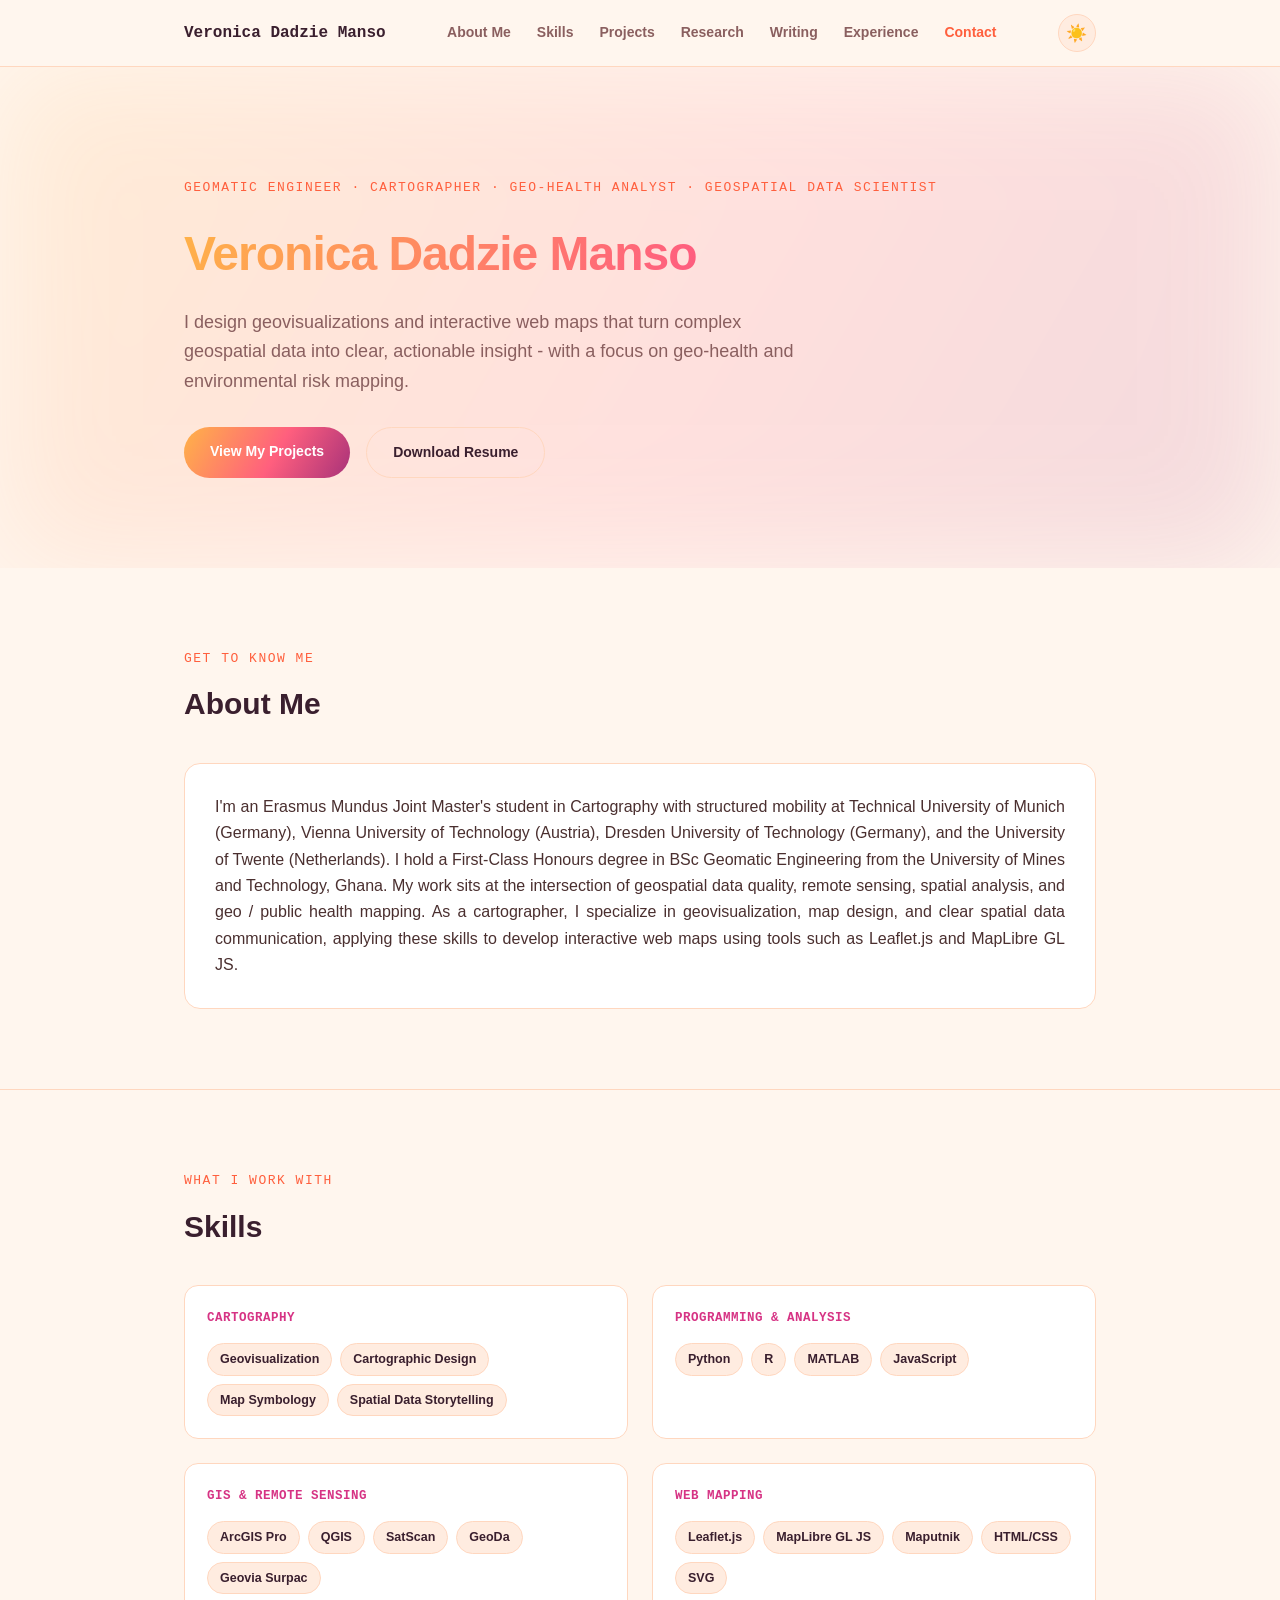
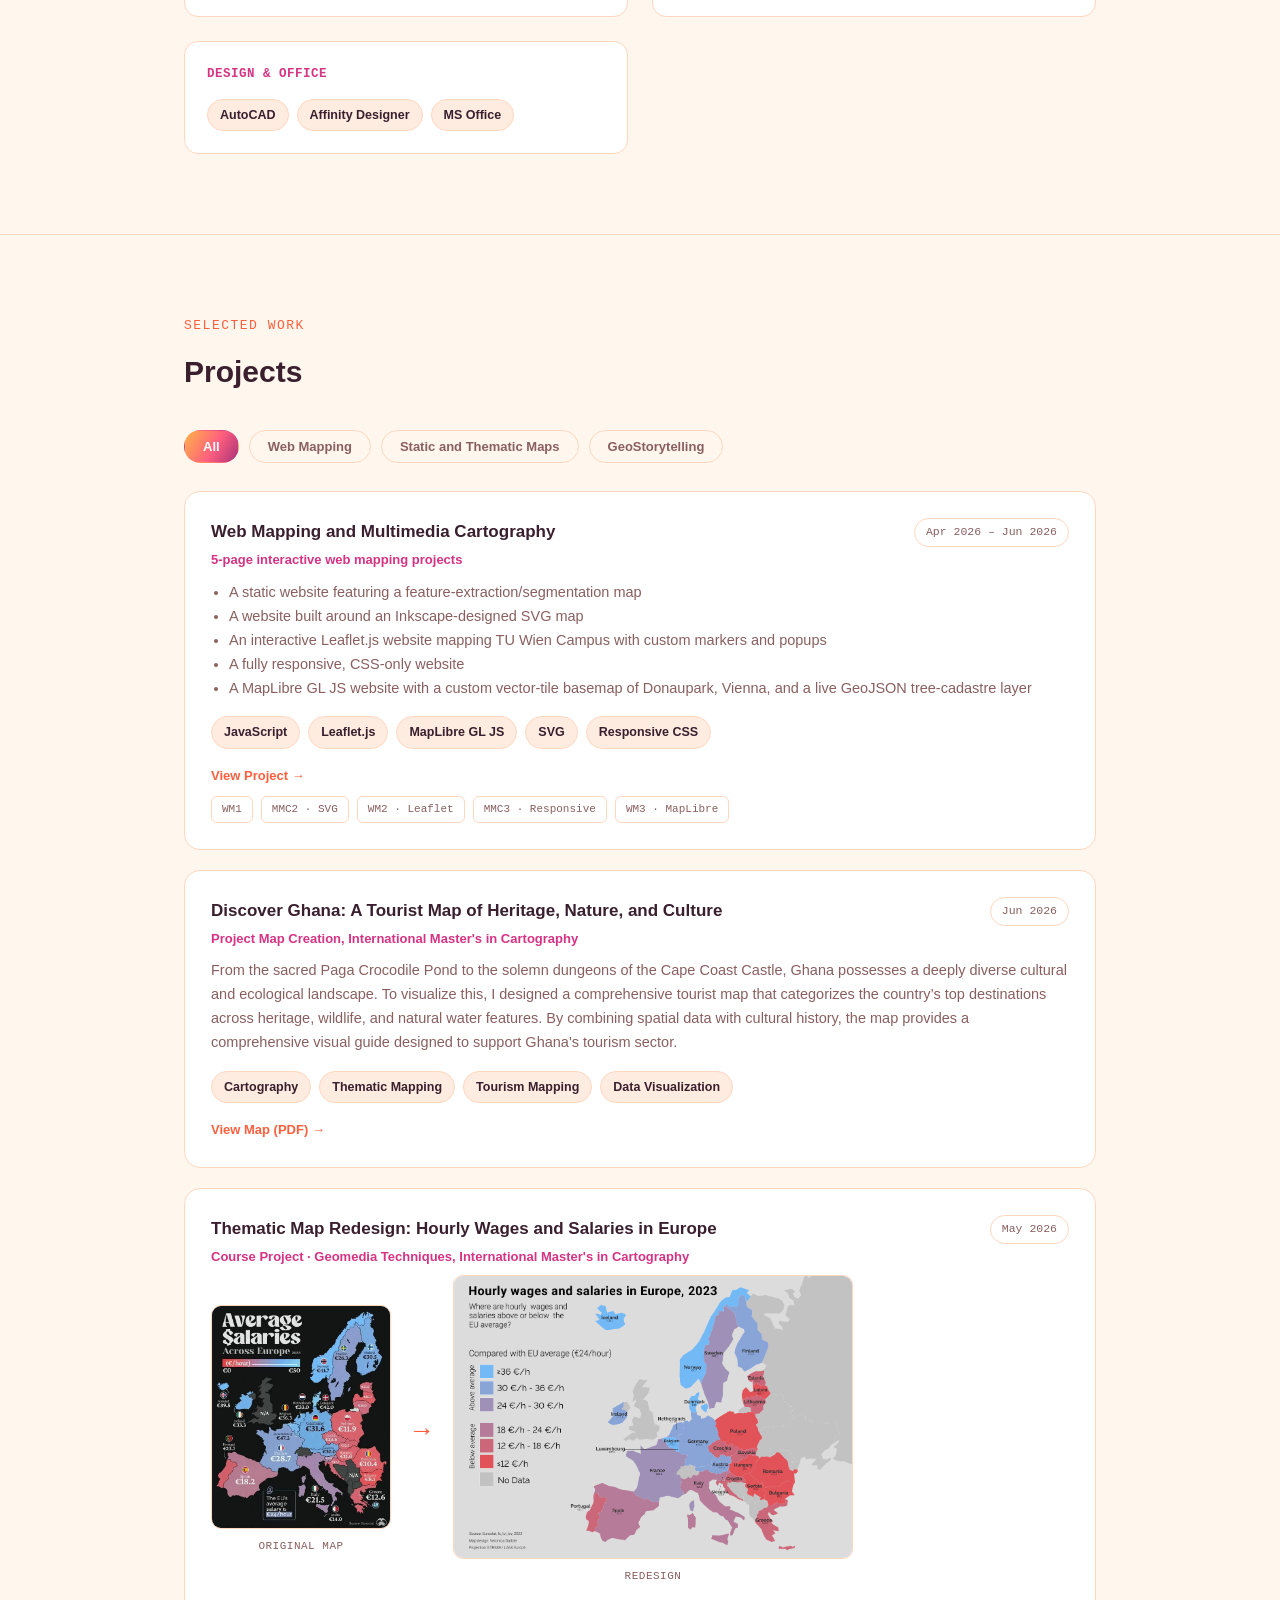
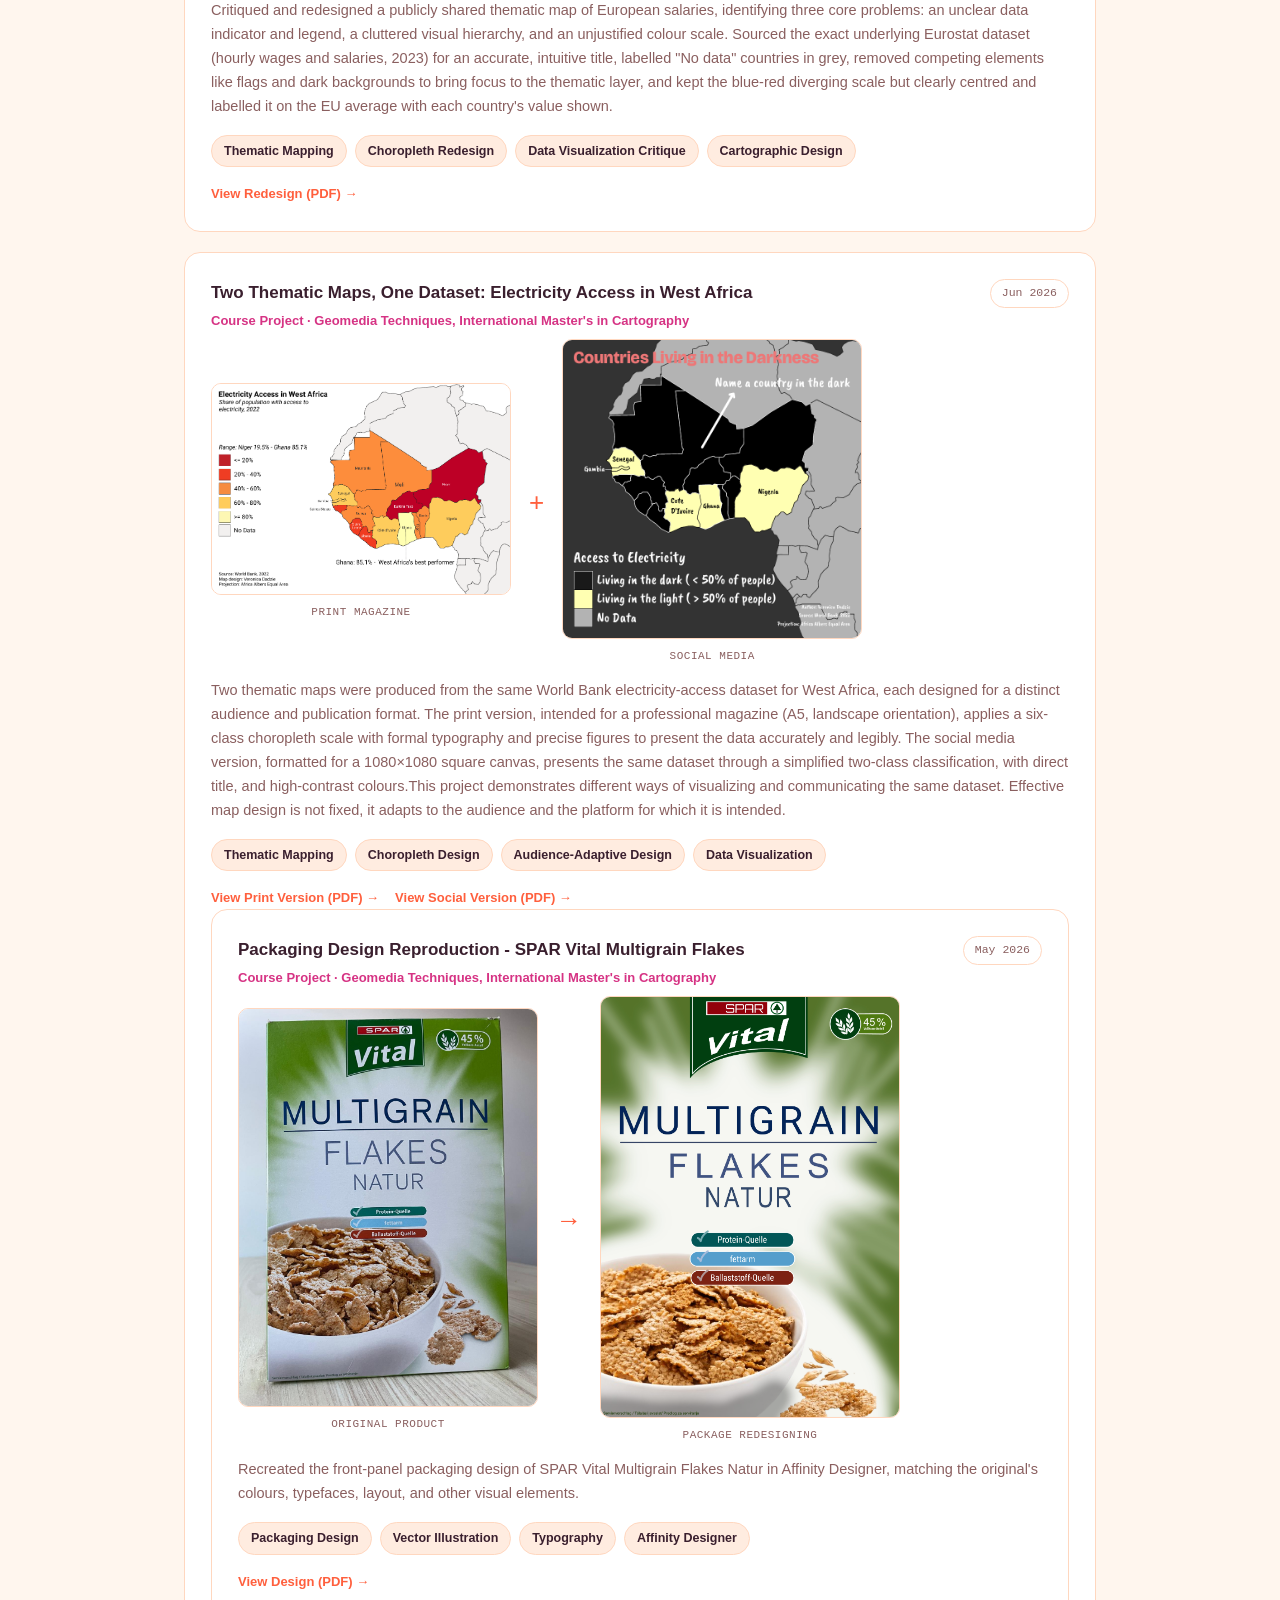
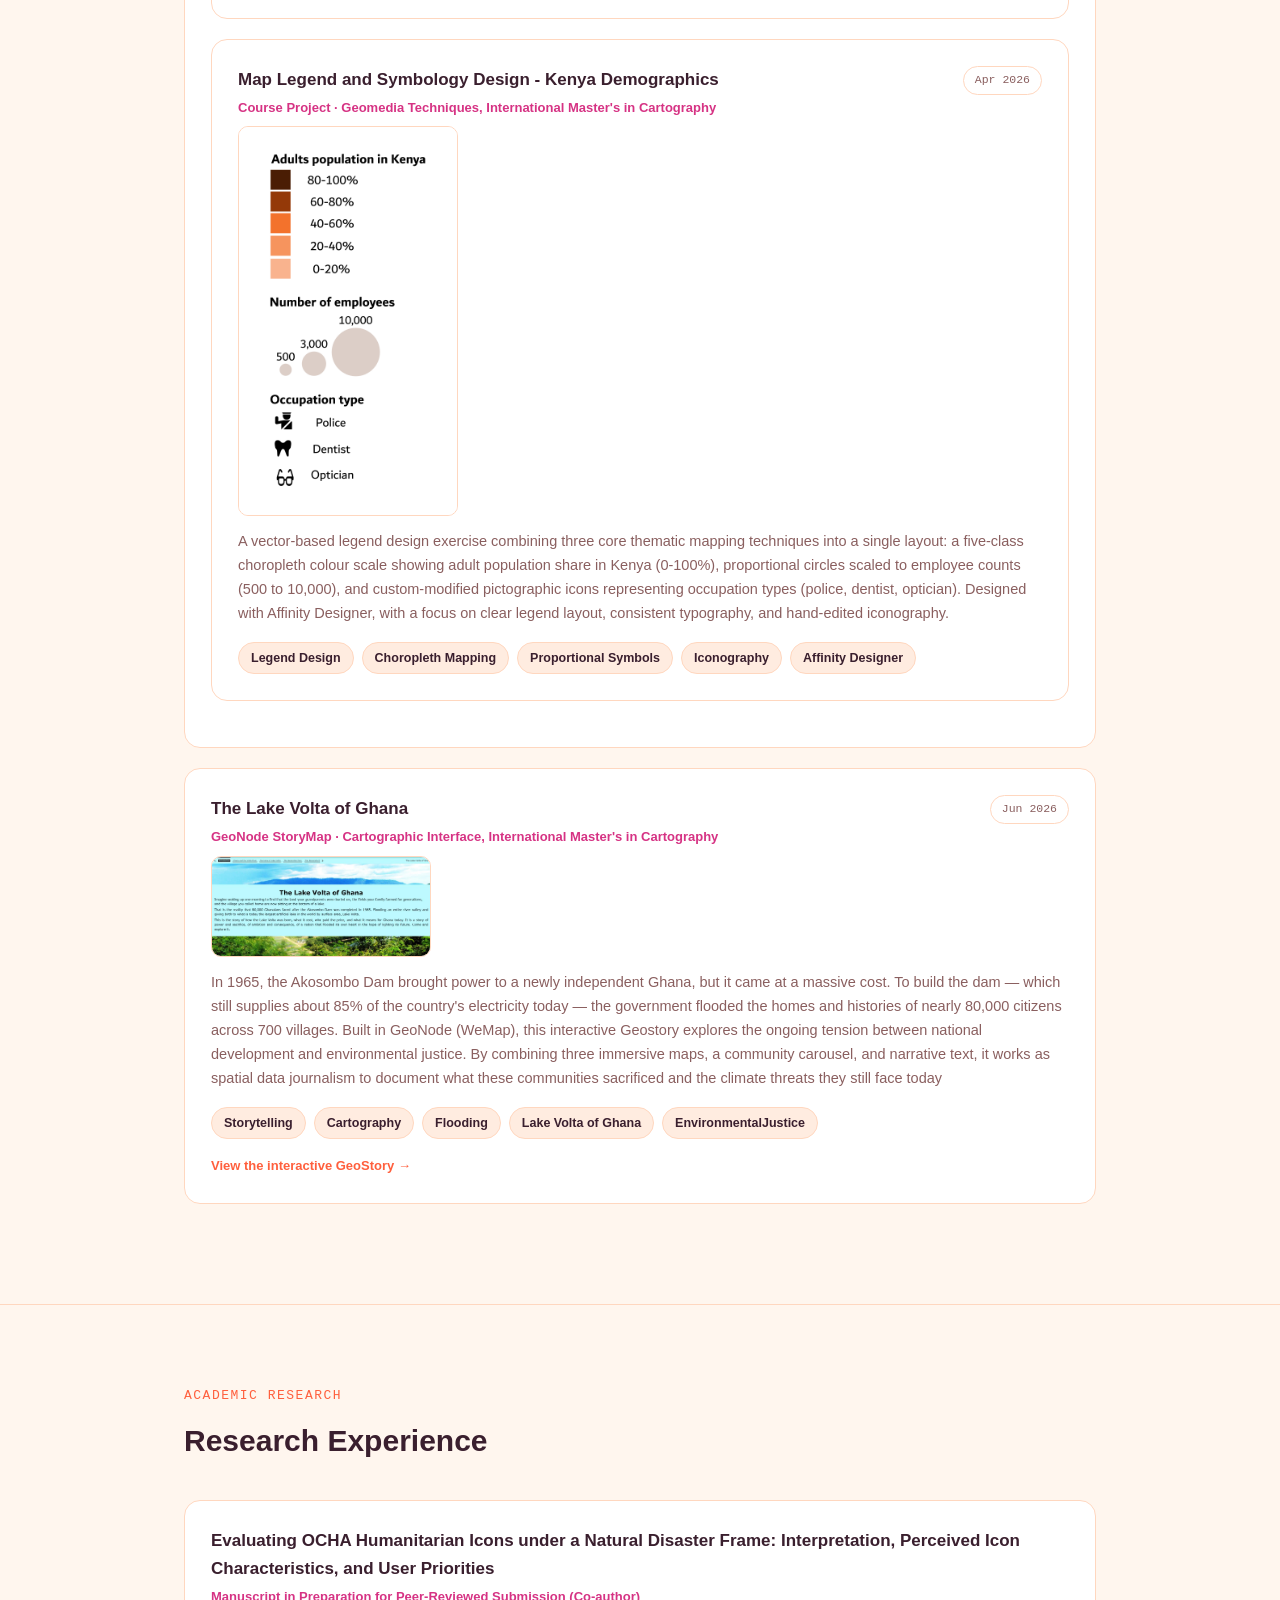
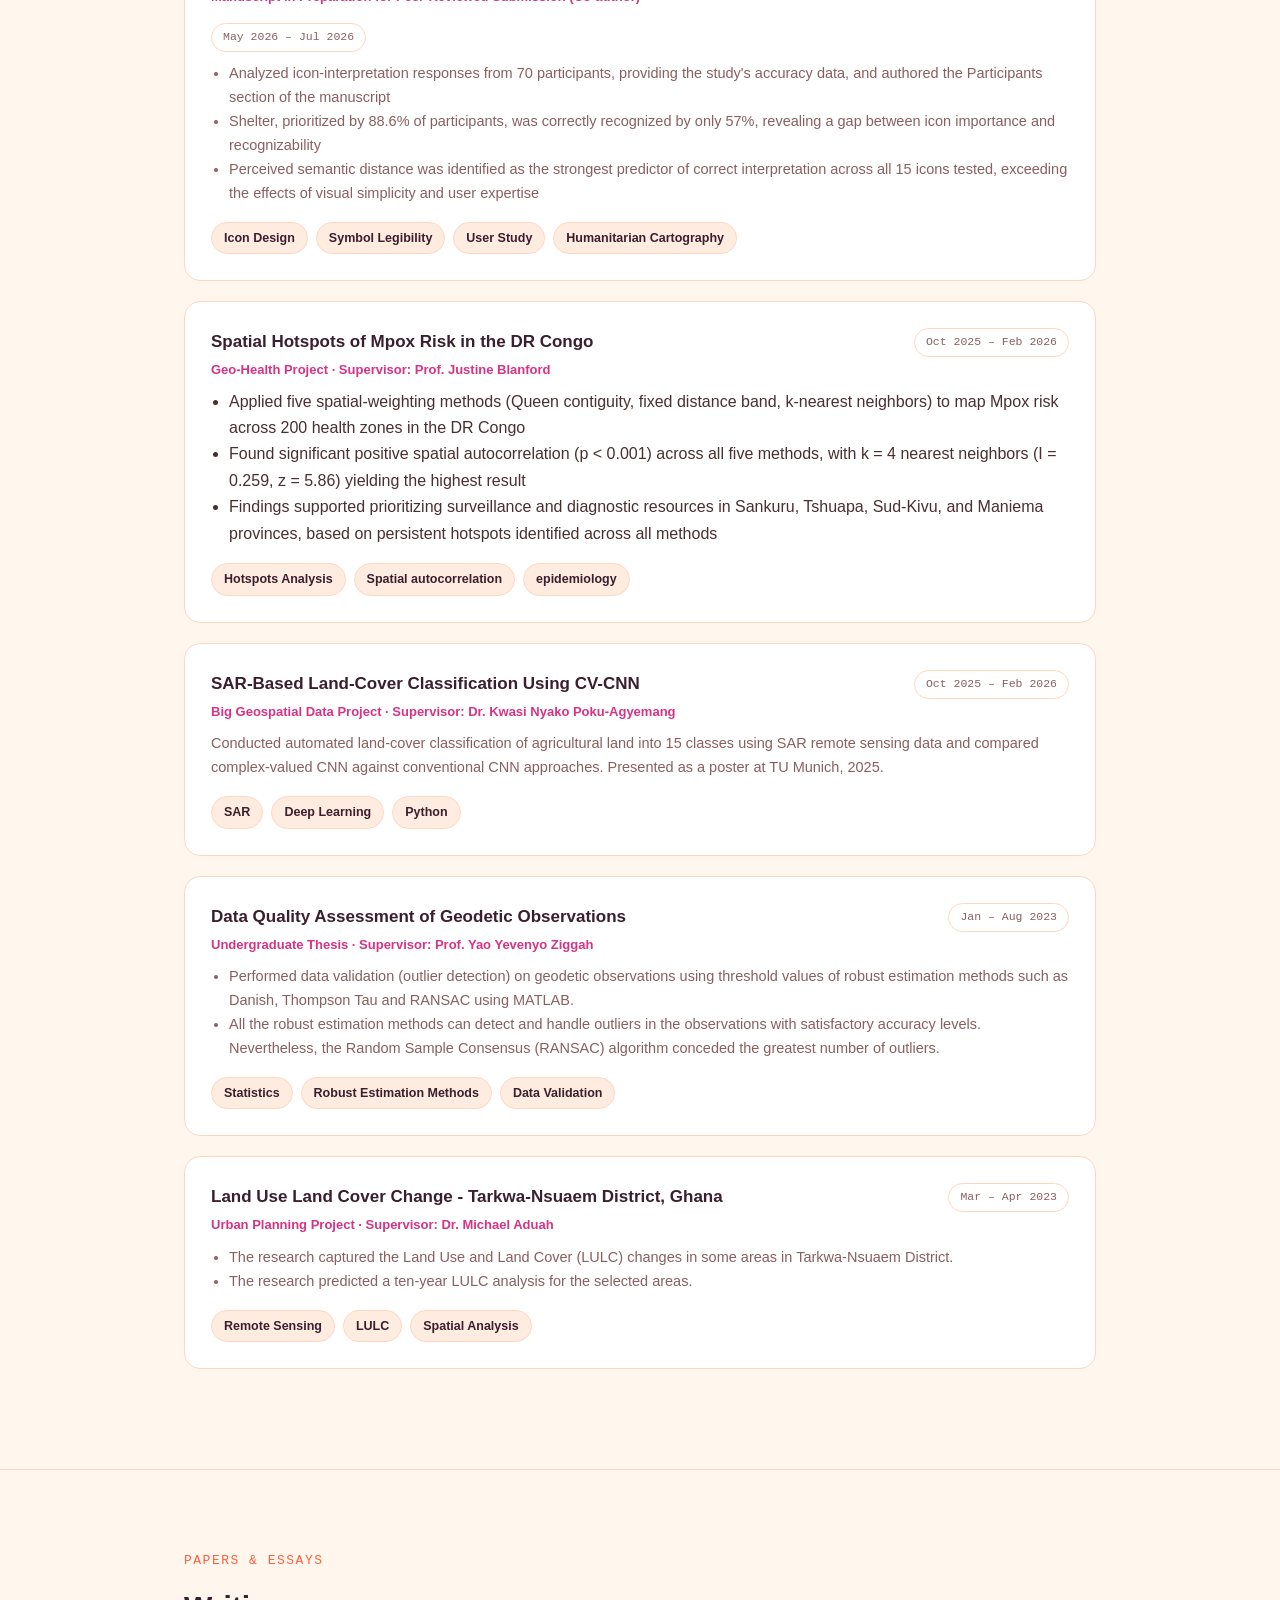
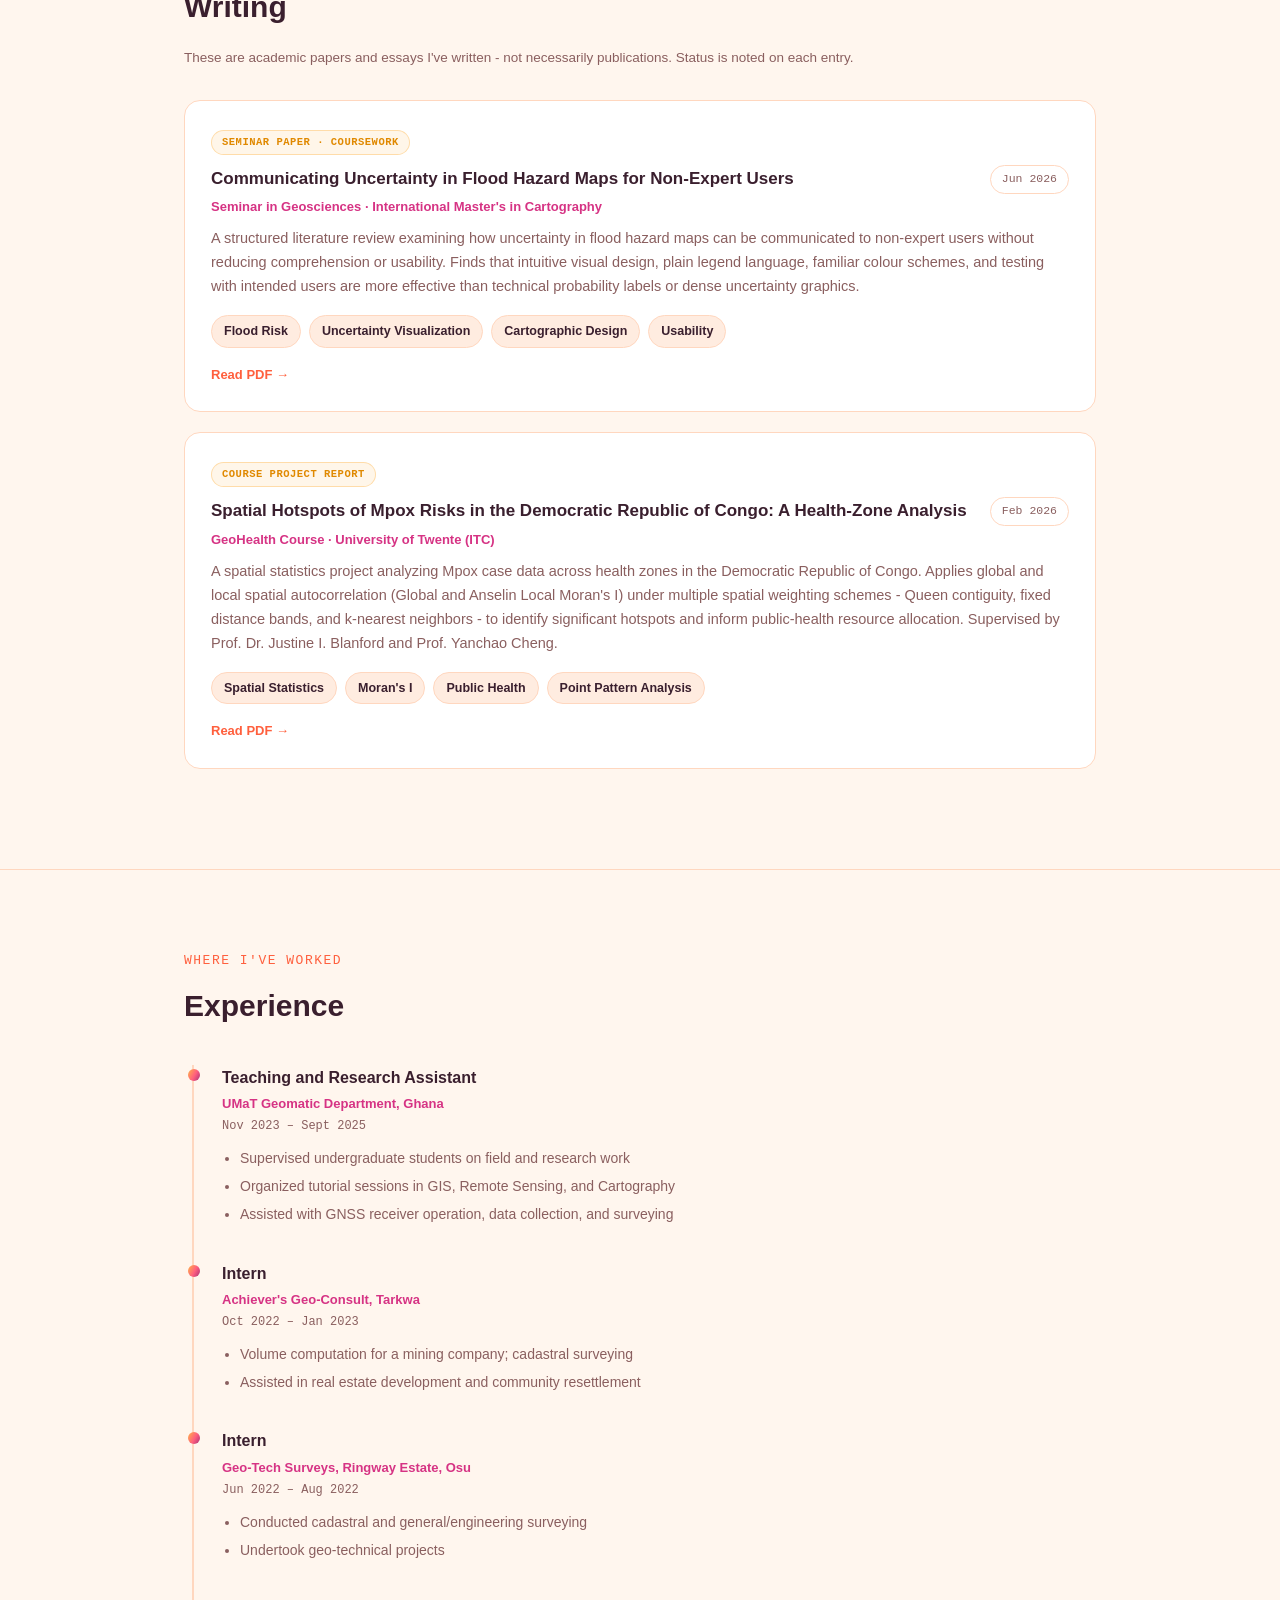
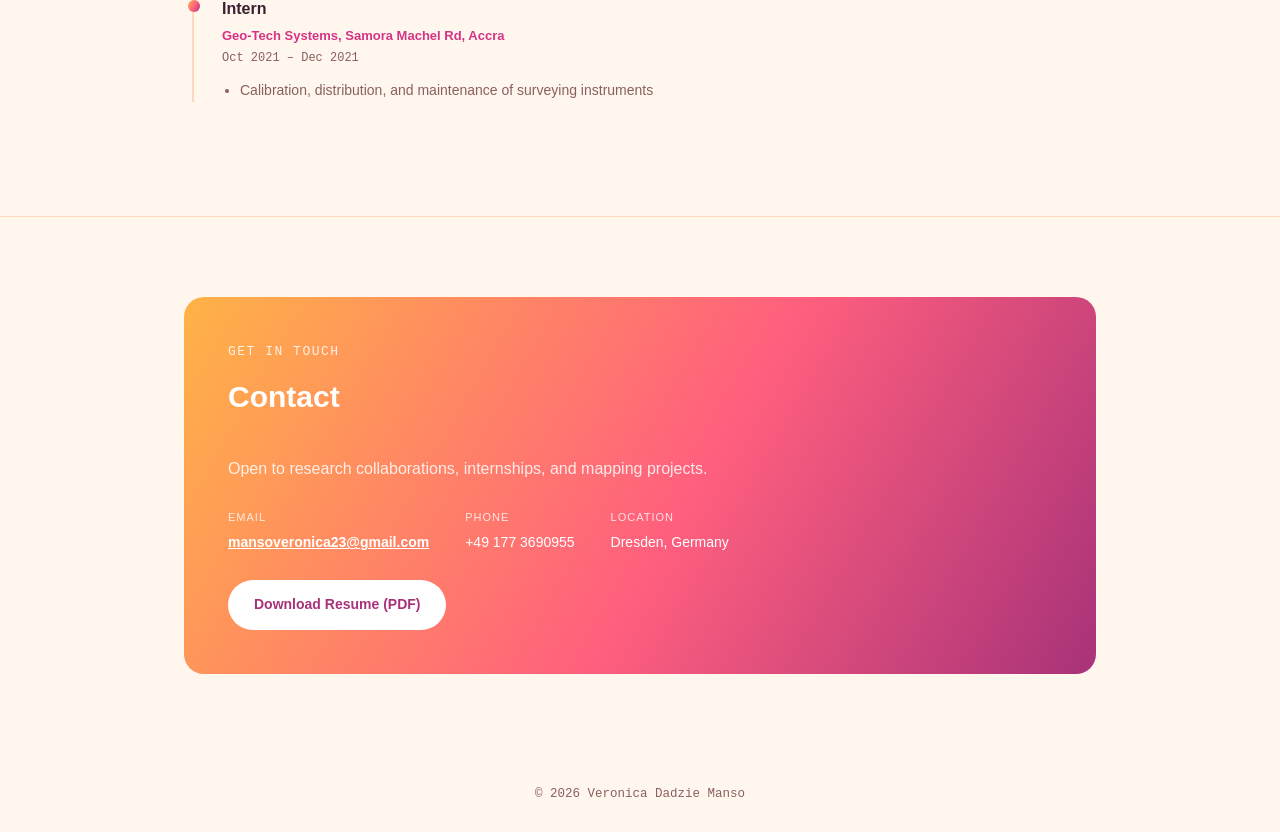
==== index.html @ b391e7af "Reordering" ====
<!DOCTYPE html>
<html lang="en" data-theme="dark">
<head>
<meta charset="UTF-8">
<meta name="viewport" content="width=device-width, initial-scale=1.0">
<title>Veronica Dadzie Manso - Geomatic Engineer, Cartographer, Geo-Health Analyst & Geospatial Data Scientist</title>
<meta name="description" content="Portfolio of Veronica Dadzie Manso - Geomatic Engineer, Cartographer, Geo-Health Analyst, and Geospatial Data Scientist.">
<meta property="og:title" content="Veronica Dadzie Manso - Geomatic Engineer, Cartographer, Geo-Health Analyst & Geospatial Data Scientist">
<meta property="og:description" content="Interactive portfolio featuring cartography, web mapping, and geo-health research projects.">
<meta property="og:type" content="website">
<meta property="og:url" content="https://veronicamanso.github.io/portfolio/">
<style>
  :root{
    --sans:'Poppins','Segoe UI',-apple-system,BlinkMacSystemFont,Roboto,sans-serif;
    --mono:'JetBrains Mono','Fira Code',ui-monospace,SFMono-Regular,Consolas,monospace;
  }

  html[data-theme="dark"]{
    --bg:#1c0f1a;
    --bg-alt:#2a1522;
    --card:#2e1826;
    --border:#4a2438;
    --text:#f3e4dc;
    --text-dim:#c99a9a;
    --heading:#fff3ec;
    --accent:#ff7a52;
    --accent-2:#f4438b;
    --accent-3:#ffb64c;
    --grad:linear-gradient(120deg,#ff7a52 0%,#f4438b 55%,#7a3b8f 100%);
  }

  html[data-theme="light"]{
    --bg:#fff6ee;
    --bg-alt:#ffece0;
    --card:#ffffff;
    --border:#ffd7bf;
    --text:#4a2f2f;
    --text-dim:#8a5f5f;
    --heading:#3a1f2e;
    --accent:#ff5f3d;
    --accent-2:#d63384;
    --accent-3:#e08900;
    --grad:linear-gradient(120deg,#ffb347 0%,#ff5f7e 55%,#a83279 100%);
  }

  *{margin:0;padding:0;box-sizing:border-box;}
  html{scroll-behavior:smooth;}
  body{
    background:var(--bg);
    color:var(--text);
    font-family:var(--sans);
    line-height:1.65;
    transition:background .25s ease,color .25s ease;
  }
  a{color:var(--accent);text-decoration:none;}
  a:hover{text-decoration:underline;}
  .wrap{max-width:960px;margin:0 auto;padding:0 24px;}
  ::selection{background:var(--accent-2);color:#fff;}

  nav{
    position:sticky;top:0;z-index:200;
    background:var(--bg);
    border-bottom:1px solid var(--border);
  }
  nav .wrap{display:flex;align-items:center;justify-content:space-between;padding-top:14px;padding-bottom:14px;}
  .brand{font-family:var(--mono);font-weight:700;color:var(--heading);font-size:16px;}
  .brand span{
    color:var(--heading);
  }
  .navlinks{display:flex;align-items:center;gap:26px;}
  .navlinks a{
    color:var(--text-dim);font-family:var(--sans);font-size:14px;font-weight:600;
  }
  .navlinks a:hover{color:var(--accent);text-decoration:none;}
  .navlinks a.active{color:var(--accent);}

  .theme-toggle{
    display:inline-flex;align-items:center;justify-content:center;
    width:38px;height:38px;border-radius:50%;
    border:1px solid var(--border);background:var(--bg-alt);color:var(--heading);
    cursor:pointer;font-size:17px;transition:transform .2s ease,border-color .2s ease;
  }
  .theme-toggle:hover{border-color:var(--accent);transform:rotate(15deg);}

  #navToggle{
    display:none;background:none;border:1px solid var(--border);color:var(--heading);
    border-radius:6px;padding:7px 10px;font-size:18px;cursor:pointer;line-height:1;
  }
  .nav-right{display:flex;align-items:center;gap:14px;}

  .hero{
    padding:110px 0 90px;position:relative;overflow:hidden;
  }
  .hero::before{
    content:"";position:absolute;inset:0;z-index:-1;opacity:.14;
    background:var(--grad);filter:blur(60px);
  }
  .eyebrow{
    font-family:var(--mono);color:var(--accent);font-size:13px;
    letter-spacing:1.5px;margin-bottom:16px;text-transform:uppercase;
  }
  h1.name{
    font-size:48px;font-weight:800;letter-spacing:-1px;margin-bottom:14px;
    background:var(--grad);-webkit-background-clip:text;background-clip:text;color:transparent;
  }
  .tagline{font-size:18px;color:var(--text-dim);max-width:620px;margin-bottom:30px;}
  .btn-row{display:flex;gap:16px;flex-wrap:wrap;}
  .btn{
    display:inline-block;padding:13px 26px;border-radius:30px;font-weight:700;font-size:14px;
    border:none;color:#fff;background:var(--grad);transition:transform .15s ease,box-shadow .15s ease;
  }
  .btn:hover{transform:translateY(-2px);box-shadow:0 8px 22px -8px var(--accent-2);text-decoration:none;}
  .btn.secondary{
    background:transparent;border:1.5px solid var(--border);color:var(--heading);
  }
  .btn.secondary:hover{border-color:var(--accent);color:var(--accent);box-shadow:none;}

  section{padding:80px 0;border-bottom:1px solid var(--border);}
  section:last-of-type{border-bottom:none;}
  .section-tag{
    font-family:var(--mono);color:var(--accent);font-size:13px;letter-spacing:1.5px;
    text-transform:uppercase;margin-bottom:10px;
  }
  h2{font-size:30px;font-weight:800;color:var(--heading);margin-bottom:34px;}

  p.lead{color:var(--text-dim);max-width:680px;font-size:16px;}

  .about-grid{display:grid;grid-template-columns:1fr;gap:20px;}
  .about-card{
    background:var(--card);border:1px solid var(--border);border-radius:16px;padding:30px;
  }
  .about-card p.lead{max-width:none;text-align:justify;}

  .skill-groups{display:grid;grid-template-columns:1fr 1fr;gap:24px;}
  .skill-group{
    background:var(--card);border:1px solid var(--border);border-radius:14px;padding:22px;
  }
  .skill-group h3{
    font-family:var(--mono);font-size:12.5px;color:var(--accent-2);margin-bottom:14px;
    letter-spacing:0.5px;text-transform:uppercase;
  }
  .tags{display:flex;gap:8px;flex-wrap:wrap;}
  .tag{
    font-size:12.5px;font-weight:600;color:var(--heading);
    background:var(--bg-alt);border:1px solid var(--border);
    padding:5px 12px;border-radius:20px;
  }

  .filter-row{display:flex;gap:10px;margin-bottom:28px;flex-wrap:wrap;}
  .filter-btn{
    font-size:13px;font-weight:700;padding:8px 18px;border-radius:20px;cursor:pointer;
    border:1.5px solid var(--border);background:transparent;color:var(--text-dim);
  }
  .filter-btn.active{background:var(--grad);color:#fff;border-color:transparent;}
  .card{
    background:var(--card);border:1px solid var(--border);border-radius:16px;
    padding:26px;margin-bottom:20px;transition:transform .15s ease,border-color .15s ease;
  }
  .card:hover{transform:translateY(-3px);border-color:var(--accent);}
  .card-top{display:flex;justify-content:space-between;align-items:flex-start;gap:16px;flex-wrap:wrap;margin-bottom:8px;}
  .card-title{color:var(--heading);font-weight:700;font-size:17px;}
  .card-sub{color:var(--accent-2);font-size:13px;font-weight:600;margin-top:3px;}
  .card-date{
    font-family:var(--mono);font-size:11.5px;color:var(--text-dim);white-space:nowrap;
    border:1px solid var(--border);padding:4px 11px;border-radius:20px;
  }
  .card-desc{color:var(--text-dim);font-size:14.5px;margin-top:10px;}
  .card .tags{margin-top:16px;}
  .card-links{display:flex;gap:16px;margin-top:16px;flex-wrap:wrap;}
  .card-link{font-weight:700;font-size:13px;color:var(--accent);}
  .card-link:hover{color:var(--accent-2);}
  .page-list{display:flex;gap:8px;flex-wrap:wrap;margin-top:10px;}
  .page-pill{
    font-family:var(--mono);font-size:11px;color:var(--text-dim);
    border:1px solid var(--border);padding:3px 10px;border-radius:6px;
  }
  .page-pill:hover{color:var(--accent-2);border-color:var(--accent-2);text-decoration:none;}
  .card-thumb{max-width:220px;width:100%;border-radius:10px;border:1px solid var(--border);margin-bottom:14px;display:block;}
  .compare-row{display:flex;align-items:center;gap:18px;margin-bottom:14px;flex-wrap:wrap;}
  .compare-item{display:flex;flex-direction:column;align-items:center;gap:8px;}
  .compare-item .card-thumb{margin-bottom:0;max-width:300px;}
  .compare-item.thumb-small .card-thumb{max-width:180px;}
  .compare-item.thumb-large .card-thumb{max-width:400px;}
  .compare-label{font-family:var(--mono);font-size:11px;color:var(--text-dim);text-transform:uppercase;letter-spacing:0.5px;}
  .compare-arrow{font-size:26px;color:var(--accent);flex-shrink:0;}

  .status-badge{
    display:inline-block;font-family:var(--mono);font-size:10.5px;font-weight:700;
    text-transform:uppercase;letter-spacing:0.5px;color:var(--accent-3);
    background:rgba(255,182,76,0.12);border:1px solid rgba(255,182,76,0.4);
    padding:3px 10px;border-radius:20px;margin-bottom:10px;
  }
  .section-note{color:var(--text-dim);font-size:13.5px;max-width:680px;margin:-18px 0 30px;}

  .timeline{border-left:2px solid var(--border);padding-left:28px;margin-left:8px;}
  .tl-item{position:relative;margin-bottom:34px;}
  .tl-item::before{
    content:"";position:absolute;left:-34px;top:4px;width:12px;height:12px;
    border-radius:50%;background:var(--grad);
  }
  .tl-role{color:var(--heading);font-weight:700;font-size:16px;}
  .tl-org{color:var(--accent-2);font-size:13px;font-weight:600;margin-top:2px;}
  .tl-date{font-family:var(--mono);font-size:12px;color:var(--text-dim);margin-top:3px;margin-bottom:10px;}
  .tl-item ul{margin-left:18px;color:var(--text-dim);font-size:14px;}
  .tl-item ul li{margin-bottom:5px;}

  .contact-card{
    background:var(--grad);border-radius:20px;padding:44px;color:#fff;
  }
  .contact-card h2{color:#fff;}
  .contact-card p.lead{color:rgba(255,255,255,0.85);}
  .contact-grid{display:flex;gap:36px;flex-wrap:wrap;margin-top:26px;}
  .contact-item{font-size:14px;}
  .contact-item .label{font-size:11px;text-transform:uppercase;letter-spacing:1px;opacity:.8;display:block;margin-bottom:5px;}
  .contact-item a{color:#fff;font-weight:700;text-decoration:underline;}
  .contact-card .btn{background:#fff;color:#a83279;margin-top:26px;}
  .contact-card .btn:hover{box-shadow:0 8px 22px -8px rgba(0,0,0,0.35);}

  footer.site-footer{padding:30px 0;text-align:center;}
  .foot-note{color:var(--text-dim);font-size:12.5px;font-family:var(--mono);}

  @media (max-width:760px){
    .navlinks{
      display:none;position:absolute;top:64px;left:0;right:0;flex-direction:column;
      background:var(--bg);padding:18px 24px;border-bottom:1px solid var(--border);gap:16px;
    }
    .navlinks.open{display:flex;}
    #navToggle{display:inline-block;}
    h1.name{font-size:36px;}
    .skill-groups{grid-template-columns:1fr;}
    .card-date{white-space:normal;}
  }
</style>
</head>
<body>

<nav>
  <div class="wrap">
    <div class="brand">Veronica Dadzie <span>Manso</span></div>
    <div class="navlinks" id="navlinks">
      <a href="#about">About Me</a>
      <a href="#skills">Skills</a>
      <a href="#projects">Projects</a>
      <a href="#research">Research</a>
      <a href="#writing">Writing</a>
      <a href="#experience">Experience</a>
      <a href="#contact">Contact</a>
    </div>
    <div class="nav-right">
      <button class="theme-toggle" id="themeToggle" aria-label="Toggle dark/light mode">🌙</button>
      <button id="navToggle" onclick="document.getElementById('navlinks').classList.toggle('open')" aria-label="Toggle menu">☰</button>
    </div>
  </div>
</nav>

<header class="hero" id="hero">
  <div class="wrap">
    <div class="eyebrow">Geomatic Engineer · Cartographer · Geo-Health Analyst · Geospatial Data Scientist</div>
    <h1 class="name">Veronica Dadzie Manso</h1>
    <p class="tagline">
      I design geovisualizations and interactive web maps that turn complex geospatial data into clear,
      actionable insight - with a focus on geo-health and environmental risk mapping.
    </p>
    <div class="btn-row">
      <a class="btn" href="#projects">View My Projects</a>
      <a class="btn secondary" href="CV, Veronica Dadzie Manso.pdf" download>Download Resume</a>
    </div>
  </div>
</header>

<section id="about">
  <div class="wrap">
    <div class="section-tag">Get to know me</div>
    <h2>About Me</h2>
    <div class="about-grid">
      <div class="about-card">
        <p class="lead" style="color:var(--text);">
          I'm an Erasmus Mundus Joint Master's student in Cartography with structured mobility at Technical
          University of Munich (Germany), Vienna University of Technology (Austria), Dresden University of
          Technology (Germany), and the University of Twente (Netherlands). I hold a First-Class Honours degree
          in BSc Geomatic Engineering from the University of Mines and Technology, Ghana. My work sits at the
          intersection of geospatial data quality, remote sensing, spatial analysis, and geo / public health
          mapping. As a cartographer, I specialize in geovisualization, map design, and clear spatial data
          communication, applying these skills to develop interactive web maps using tools such as Leaflet.js
          and MapLibre GL JS.
        </p>
      </div>
    </div>
  </div>
</section>

<section id="skills">
  <div class="wrap">
    <div class="section-tag">What I work with</div>
    <h2>Skills</h2>
    <div class="skill-groups">
      <div class="skill-group">
        <h3>Cartography</h3>
        <div class="tags"><span class="tag">Geovisualization</span><span class="tag">Cartographic Design</span><span class="tag">Map Symbology</span><span class="tag">Spatial Data Storytelling</span></div>
      </div>
      <div class="skill-group">
        <h3>Programming & Analysis</h3>
        <div class="tags"><span class="tag">Python</span><span class="tag">R</span><span class="tag">MATLAB</span><span class="tag">JavaScript</span></div>
      </div>
      <div class="skill-group">
        <h3>GIS & Remote Sensing</h3>
        <div class="tags"><span class="tag">ArcGIS Pro</span><span class="tag">QGIS</span><span class="tag">SatScan</span><span class="tag">GeoDa</span><span class="tag">Geovia Surpac</span></div>
      </div>
      <div class="skill-group">
        <h3>Web Mapping</h3>
        <div class="tags"><span class="tag">Leaflet.js</span><span class="tag">MapLibre GL JS</span><span class="tag">Maputnik</span><span class="tag">HTML/CSS</span><span class="tag">SVG</span></div>
      </div>
      <div class="skill-group">
        <h3>Design & Office</h3>
        <div class="tags"><span class="tag">AutoCAD</span><span class="tag">Affinity Designer</span><span class="tag">MS Office</span></div>
      </div>
    </div>
  </div>
</section>

<section id="projects">
  <div class="wrap">
    <div class="section-tag">Selected work</div>
    <h2>Projects</h2>

    <div class="filter-row">
      <button class="filter-btn active" data-filter="all">All</button>
      <button class="filter-btn" data-filter="software">Web Mapping</button>
      <button class="filter-btn" data-filter="design">Static and Thematic Maps</button>
      <button class="filter-btn" data-filter="storymap">GeoStorytelling</button>
    </div>

    <div class="card" data-cat="software">
      <div class="card-top">
        <div>
          <div class="card-title">Web Mapping and Multimedia Cartography</div>
          <div class="card-sub">5-page interactive web mapping projects</div>
        </div>
        <div class="card-date">Apr 2026 – Jun 2026</div>
      </div>
      <div class="card-desc">
        <ul style="padding-left:18px;">
          <li>A static website featuring a feature-extraction/segmentation map</li>
          <li>A website built around an Inkscape-designed SVG map</li>
          <li>An interactive Leaflet.js website mapping TU Wien Campus with custom markers and popups</li>
          <li>A fully responsive, CSS-only website</li>
          <li>A MapLibre GL JS website with a custom vector-tile basemap of Donaupark, Vienna, and a live GeoJSON tree-cadastre layer</li>
        </ul>
      </div>
      <div class="tags">
        <span class="tag">JavaScript</span><span class="tag">Leaflet.js</span><span class="tag">MapLibre GL JS</span>
        <span class="tag">SVG</span><span class="tag">Responsive CSS</span>
      </div>
      <div class="card-links"><a class="card-link" href="projects/webmapping/index.html">View Project →</a></div>
      <div class="page-list">
        <a class="page-pill" href="projects/webmapping/index.html">WM1</a>
        <a class="page-pill" href="projects/webmapping/mmc2.html">MMC2 · SVG</a>
        <a class="page-pill" href="projects/webmapping/wm2.html">WM2 · Leaflet</a>
        <a class="page-pill" href="projects/webmapping/mmc3.html">MMC3 · Responsive</a>
        <a class="page-pill" href="projects/webmapping/wm3.html">WM3 · MapLibre</a>
      </div>
    </div>

    <div class="card" data-cat="design">
      <div class="card-top">
        <div>
          <div class="card-title">Discover Ghana: A Tourist Map of Heritage, Nature, and Culture</div>
          <div class="card-sub">Project Map Creation, International Master's in Cartography</div>
        </div>
        <div class="card-date">Jun 2026</div>
      </div>
      <div class="card-desc">
        From the sacred Paga Crocodile Pond to the solemn dungeons of the Cape Coast Castle, Ghana possesses a deeply diverse cultural and ecological landscape. To visualize this, I designed a comprehensive tourist map that categorizes the country’s top destinations across heritage, wildlife, and natural water features. By combining spatial data with cultural history, the map provides a comprehensive visual guide designed to support Ghana's tourism sector.
      </div>
      <div class="tags"><span class="tag">Cartography</span><span class="tag">Thematic Mapping</span><span class="tag">Tourism Mapping</span><span class="tag">Data Visualization</span></div>
      <div class="card-links"><a class="card-link" href="projects/map-design/Ghana_Tourist_Map.pdf" target="_blank">View Map (PDF) →</a></div>
    </div>

    <div class="card" data-cat="design">
      <div class="card-top">
        <div>
          <div class="card-title">Thematic Map Redesign: Hourly Wages and Salaries in Europe</div>
          <div class="card-sub">Course Project · Geomedia Techniques, International Master's in Cartography</div>
        </div>
        <div class="card-date">May 2026</div>
      </div>
      <div class="compare-row">
        <div class="compare-item thumb-small">
          <img class="card-thumb" src="projects/map-design/Salary_Map_Original.png" alt="Original average salaries in Europe map with design problems">
          <span class="compare-label">Original Map</span>
        </div>
        <div class="compare-arrow">→</div>
        <div class="compare-item thumb-large">
          <img class="card-thumb" src="projects/map-design/Salary_Map_Redesign.png" alt="Redesigned hourly wages and salaries in Europe map">
          <span class="compare-label">Redesign</span>
        </div>
      </div>
      <div class="card-desc">
        Critiqued and redesigned a publicly shared thematic map of European salaries, identifying three core
        problems: an unclear data indicator and legend, a cluttered visual hierarchy, and an unjustified colour
        scale. Sourced the exact underlying Eurostat dataset (hourly wages and salaries, 2023) for an accurate,
        intuitive title, labelled "No data" countries in grey, removed competing elements like flags and dark
        backgrounds to bring focus to the thematic layer, and kept the blue-red diverging scale but clearly
        centred and labelled it on the EU average with each country's value shown.
      </div>
      <div class="tags"><span class="tag">Thematic Mapping</span><span class="tag">Choropleth Redesign</span><span class="tag">Data Visualization Critique</span><span class="tag">Cartographic Design</span></div>
      <div class="card-links"><a class="card-link" href="projects/map-design/Salary_Map_Redesign.pdf" target="_blank">View Redesign (PDF) →</a></div>
    </div>

    <div class="card" data-cat="design">
      <div class="card-top">
        <div>
          <div class="card-title">Two Thematic Maps, One Dataset: Electricity Access in West Africa</div>
          <div class="card-sub">Course Project · Geomedia Techniques, International Master's in Cartography</div>
        </div>
        <div class="card-date">Jun 2026</div>
      </div>
      <div class="compare-row">
        <div class="compare-item">
          <img class="card-thumb" src="projects/map-design/WestAfrica_Electricity_Magazine.png" alt="Electricity access in West Africa map designed for print magazine">
          <span class="compare-label">Print Magazine</span>
        </div>
        <div class="compare-arrow">+</div>
        <div class="compare-item">
          <img class="card-thumb" src="projects/map-design/WestAfrica_Electricity_Social.png" alt="Electricity access in West Africa map designed for viral social media">
          <span class="compare-label">Social Media</span>
        </div>
      </div>
      <div class="card-desc">
        Two thematic maps were produced from the same World Bank electricity-access dataset for West Africa, each
        designed for a distinct audience and publication format. The print version, intended for a professional
        magazine (A5, landscape orientation), applies a six-class choropleth scale with formal typography and
        precise figures to present the data accurately and legibly. The social media version, formatted for a
        1080×1080 square canvas, presents the same dataset through a simplified two-class classification, with direct
        title, and high-contrast colours.This project demonstrates different ways of visualizing and communicating the 
        same dataset. Effective map design is not fixed, it adapts to the audience and the platform for which it is intended.
      </div>
      <div class="tags"><span class="tag">Thematic Mapping</span><span class="tag">Choropleth Design</span><span class="tag">Audience-Adaptive Design</span><span class="tag">Data Visualization</span></div>
      <div class="card-links">
        <a class="card-link" href="projects/map-design/WestAfrica_Electricity_Magazine.pdf" target="_blank">View Print Version (PDF) →</a>
        <a class="card-link" href="projects/map-design/WestAfrica_Electricity_Social.pdf" target="_blank">View Social Version (PDF) →</a>
      </div>

      <div class="card" data-cat="design">
      <div class="card-top">
        <div>
          <div class="card-title">Packaging Design Reproduction - SPAR Vital Multigrain Flakes</div>
          <div class="card-sub">Course Project · Geomedia Techniques, International Master's in Cartography</div>
          </div>
          <div class="card-date">May 2026</div>
        </div>
        <div class="compare-row">
          <div class="compare-item">
            <img class="card-thumb" src="projects/map-design/Packaging_Original_Photo.png" alt="Photo of the original SPAR Vital Multigrain Flakes Natur packaging">
            <span class="compare-label">Original Product</span>
          </div>
        <div class="compare-arrow">→</div>
        <div class="compare-item">
          <img class="card-thumb" src="projects/map-design/Packaging_Reproduction.png" alt="Recreated front-panel packaging design for SPAR Vital Multigrain Flakes Natur">
          <span class="compare-label">Package Redesigning</span>
        </div>
      </div>
      <div class="card-desc">
        Recreated the front-panel packaging design of SPAR Vital Multigrain Flakes Natur in
        Affinity Designer, matching the original's colours, typefaces, layout, and other visual elements.
      </div>
      <div class="tags"><span class="tag">Packaging Design</span><span class="tag">Vector Illustration</span><span class="tag">Typography</span><span class="tag">Affinity Designer</span></div>
      <div class="card-links"><a class="card-link" href="projects/map-design/Packaging_Reproduction.pdf" target="_blank">View Design (PDF) →</a></div>
    </div>

      <div class="card" data-cat="design">
      <div class="card-top">
        <div>
          <div class="card-title">Map Legend and Symbology Design - Kenya Demographics</div>
          <div class="card-sub">Course Project · Geomedia Techniques, International Master's in Cartography</div>
        </div>
        <div class="card-date">Apr 2026</div>
      </div>
      <img class="card-thumb" src="projects/map-design/Legend_Design_Kenya.png" alt="Choropleth, proportional symbol, and icon legend design for Kenya demographics">
      <div class="card-desc">
        A vector-based legend design exercise combining three core thematic mapping techniques into a single
        layout: a five-class choropleth colour scale showing adult population share in Kenya (0-100%),
        proportional circles scaled to employee counts (500 to 10,000), and custom-modified pictographic icons
        representing occupation types (police, dentist, optician). Designed with Affinity Designer, with a
        focus on clear legend layout, consistent typography, and hand-edited iconography.
      </div>
      <div class="tags"><span class="tag">Legend Design</span><span class="tag">Choropleth Mapping</span><span class="tag">Proportional Symbols</span><span class="tag">Iconography</span><span class="tag">Affinity Designer</span></div>
    </div>

      </div>
      <div class="card" data-cat="storymap">
        <div class="card-top">
          <div>
            <div class="card-title">The Lake Volta of Ghana</div>
            <div class="card-sub">GeoNode StoryMap · Cartographic Interface, International Master's in Cartography</div>
          </div>
          <div class="card-date">Jun 2026</div>
        </div>
        <img class="card-thumb" src="Story_Map/Storymap_Lake_Bosomtwe%20of%20Ghana.png" alt="The Lake Volta of Ghana storymap introduction">
        <div class="card-desc">
          In 1965, the Akosombo Dam brought power to a newly independent Ghana, but it came at a massive cost. To build the dam — which still supplies about 85% of the country's electricity today — the government flooded the homes and histories of nearly 80,000 citizens across 700 villages. Built in GeoNode (WeMap), this interactive Geostory explores the ongoing tension between national development and environmental justice. By combining three immersive maps, a community carousel, and narrative text, it works as spatial data journalism to document what these communities sacrificed and the climate threats they still face today
        </div>
        <div class="tags">
          <span class="tag">Storytelling</span><span class="tag">Cartography</span><span class="tag">Flooding</span>
          <span class="tag">Lake Volta of Ghana</span><span class="tag">EnvironmentalJustice</span>
        </div>
        <div class="card-links"><a class="card-link" href="https://jmnode.geocentive.at:7443/catalogue/uuid/ed5275c1-e5e0-48e6-8e2f-f4250c06f9cd" target="_blank" rel="noopener">View the interactive GeoStory →</a></div>
      </div>

  </div>
</section>

<section id="research">
  <div class="wrap">
    <div class="section-tag">Academic research</div>
    <h2>Research Experience</h2>

    <div class="card">
  <div class="card-top">
    <div>
      <div class="card-title">Evaluating OCHA Humanitarian Icons under a Natural Disaster Frame: Interpretation, Perceived Icon Characteristics, and User Priorities</div>
      <div class="card-sub">Manuscript in Preparation for Peer-Reviewed Submission (Co-author)</div>
    </div>
    <div class="card-date">May 2026 – Jul 2026</div>
  </div>
  <div class="card-desc">
    <ul style="padding-left:18px;">
      <li>Analyzed icon-interpretation responses from 70 participants, providing the study's accuracy data, and authored the Participants section of the manuscript</li>
      <li>Shelter, prioritized by 88.6% of participants, was correctly recognized by only 57%, revealing a gap between icon importance and recognizability</li>
      <li>Perceived semantic distance was identified as the strongest predictor of correct interpretation across all 15 icons tested, exceeding the effects of visual simplicity and user expertise</li>
    </ul>
  </div>
  <div class="tags"><span class="tag">Icon Design</span><span class="tag">Symbol Legibility</span><span class="tag">User Study</span><span class="tag">Humanitarian Cartography</span></div>
</div>

    <div class="card">
      <div class="card-top">
        <div>
          <div class="card-title">Spatial Hotspots of Mpox Risk in the DR Congo</div>
          <div class="card-sub">Geo-Health Project · Supervisor: Prof. Justine Blanford</div>
        </div>
        <div class="card-date">Oct 2025 – Feb 2026</div>
      </div>
      <ul style="padding-left:18px;">
        <li>Applied five spatial-weighting methods (Queen contiguity, fixed distance band, k-nearest neighbors) to map Mpox risk across 200 health zones in the DR Congo</li>
        <li>Found significant positive spatial autocorrelation (p &lt; 0.001) across all five methods, with k = 4 nearest neighbors (I = 0.259, z = 5.86) yielding the highest result</li>
        <li>Findings supported prioritizing surveillance and diagnostic resources in Sankuru, Tshuapa, Sud-Kivu, and Maniema provinces, based on persistent hotspots identified across all methods</li>
      </ul>
      <div class="tags"><span class="tag">Hotspots Analysis</span><span class="tag">Spatial autocorrelation</span><span class="tag">epidemiology</span></div>
    </div>

    <div class="card">
      <div class="card-top">
        <div>
          <div class="card-title">SAR-Based Land-Cover Classification Using CV-CNN</div>
          <div class="card-sub">Big Geospatial Data Project · Supervisor: Dr. Kwasi Nyako Poku-Agyemang</div>
        </div>
        <div class="card-date">Oct 2025 – Feb 2026</div>
      </div>
      <div class="card-desc">
        Conducted automated land-cover classification of agricultural land into 15 classes using SAR remote sensing data and compared complex-valued CNN against conventional CNN approaches. Presented as a poster at TU Munich, 2025.
      </div>
      <div class="tags"><span class="tag">SAR</span><span class="tag">Deep Learning</span><span class="tag">Python</span></div>
    </div>

    <div class="card">
      <div class="card-top">
        <div>
          <div class="card-title">Data Quality Assessment of Geodetic Observations</div>
          <div class="card-sub">Undergraduate Thesis · Supervisor: Prof. Yao Yevenyo Ziggah</div>
        </div>
        <div class="card-date">Jan – Aug 2023</div>
      </div>
      <div class="card-desc">
        <ul style="padding-left:18px;">
          <li>Performed data validation (outlier detection) on geodetic observations using threshold values of robust estimation methods such as Danish, Thompson Tau and RANSAC using MATLAB.</li>
          <li>All the robust estimation methods can detect and handle outliers in the observations with satisfactory accuracy levels. Nevertheless, the Random Sample Consensus (RANSAC) algorithm conceded the greatest number of outliers.</li>
        </ul>
      </div>
      <div class="tags"><span class="tag">Statistics</span><span class="tag">Robust Estimation Methods</span><span class="tag">Data Validation</span></div>
    </div>

    <div class="card">
      <div class="card-top">
        <div>
          <div class="card-title">Land Use Land Cover Change - Tarkwa-Nsuaem District, Ghana</div>
          <div class="card-sub">Urban Planning Project · Supervisor: Dr. Michael Aduah</div>
        </div>
        <div class="card-date">Mar – Apr 2023</div>
      </div>
      <div class="card-desc">
        <ul style="padding-left:18px;">
          <li>The research captured the Land Use and Land Cover (LULC) changes in some areas in Tarkwa-Nsuaem District.</li>
          <li>The research predicted a ten-year LULC analysis for the selected areas.</li>
        </ul>
      </div>
      <div class="tags"><span class="tag">Remote Sensing</span><span class="tag">LULC</span><span class="tag">Spatial Analysis</span></div>
    </div>
  </div>
</section>

<section id="writing">
  <div class="wrap">
    <div class="section-tag">Papers & essays</div>
    <h2>Writing</h2>
    <p class="section-note">
      These are academic papers and essays I've written - not necessarily publications. Status is noted on each entry.
    </p>

    <div class="card">
      <span class="status-badge">Seminar Paper · Coursework</span>
      <div class="card-top">
        <div>
          <div class="card-title">Communicating Uncertainty in Flood Hazard Maps for Non-Expert Users</div>
          <div class="card-sub">Seminar in Geosciences · International Master's in Cartography</div>
        </div>
        <div class="card-date">Jun 2026</div>
      </div>
      <div class="card-desc">
        A structured literature review examining how uncertainty in flood hazard maps can be communicated to
        non-expert users without reducing comprehension or usability. Finds that intuitive visual design, plain
        legend language, familiar colour schemes, and testing with intended users are more effective than
        technical probability labels or dense uncertainty graphics.
      </div>
      <div class="tags">
        <span class="tag">Flood Risk</span><span class="tag">Uncertainty Visualization</span>
        <span class="tag">Cartographic Design</span><span class="tag">Usability</span>
      </div>
      <div class="card-links"><a class="card-link" href="writing/Flood_Hazard_Communication.pdf" target="_blank">Read PDF →</a></div>
    </div>

    <div class="card">
      <span class="status-badge">Course Project Report</span>
      <div class="card-top">
        <div>
          <div class="card-title">Spatial Hotspots of Mpox Risks in the Democratic Republic of Congo: A Health-Zone Analysis</div>
          <div class="card-sub">GeoHealth Course · University of Twente (ITC)</div>
        </div>
        <div class="card-date">Feb 2026</div>
      </div>
      <div class="card-desc">
        A spatial statistics project analyzing Mpox case data across health zones in the Democratic Republic of
        Congo. Applies global and local spatial autocorrelation (Global and Anselin Local Moran's I) under
        multiple spatial weighting schemes - Queen contiguity, fixed distance bands, and k-nearest neighbors -
        to identify significant hotspots and inform public-health resource allocation. Supervised by Prof. Dr.
        Justine I. Blanford and Prof. Yanchao Cheng.
      </div>
      <div class="tags">
        <span class="tag">Spatial Statistics</span><span class="tag">Moran's I</span>
        <span class="tag">Public Health</span><span class="tag">Point Pattern Analysis</span>
      </div>
      <div class="card-links"><a class="card-link" href="writing/Mpox_GeoHealth_Report.pdf" target="_blank">Read PDF →</a></div>
    </div>
  </div>
</section>

<section id="experience">
  <div class="wrap">
    <div class="section-tag">Where I've worked</div>
    <h2>Experience</h2>
    <div class="timeline">
      <div class="tl-item">
        <div class="tl-role">Teaching and Research Assistant</div>
        <div class="tl-org">UMaT Geomatic Department, Ghana</div>
        <div class="tl-date">Nov 2023 – Sept 2025</div>
        <ul>
          <li>Supervised undergraduate students on field and research work</li>
          <li>Organized tutorial sessions in GIS, Remote Sensing, and Cartography</li>
          <li>Assisted with GNSS receiver operation, data collection, and surveying</li>
        </ul>
      </div>
      <div class="tl-item">
        <div class="tl-role">Intern</div>
        <div class="tl-org">Achiever's Geo-Consult, Tarkwa</div>
        <div class="tl-date">Oct 2022 – Jan 2023</div>
        <ul>
          <li>Volume computation for a mining company; cadastral surveying</li>
          <li>Assisted in real estate development and community resettlement</li>
        </ul>
      </div>
      <div class="tl-item">
        <div class="tl-role">Intern</div>
        <div class="tl-org">Geo-Tech Surveys, Ringway Estate, Osu</div>
        <div class="tl-date">Jun 2022 – Aug 2022</div>
        <ul>
          <li>Conducted cadastral and general/engineering surveying</li>
          <li>Undertook geo-technical projects</li>
        </ul>
      </div>
      <div class="tl-item">
        <div class="tl-role">Intern</div>
        <div class="tl-org">Geo-Tech Systems, Samora Machel Rd, Accra</div>
        <div class="tl-date">Oct 2021 – Dec 2021</div>
        <ul>
          <li>Calibration, distribution, and maintenance of surveying instruments</li>
        </ul>
      </div>
    </div>
  </div>
</section>

<section id="contact">
  <div class="wrap">
    <div class="contact-card">
      <div class="section-tag" style="color:#fff;opacity:.85;">Get in touch</div>
      <h2>Contact</h2>
      <p class="lead">Open to research collaborations, internships, and mapping projects.</p>
      <div class="contact-grid">
        <div class="contact-item"><span class="label">Email</span><a href="mailto:mansoveronica23@gmail.com">mansoveronica23@gmail.com</a></div>
        <div class="contact-item"><span class="label">Phone</span><span>+49 177 3690955</span></div>
        <div class="contact-item"><span class="label">Location</span><span>Dresden, Germany</span></div>
      </div>
      <a class="btn" href="CV, Veronica Dadzie Manso.pdf" download>Download Resume (PDF)</a>
    </div>
  </div>
</section>

<footer class="site-footer">
  <div class="wrap">
    <div class="foot-note">© 2026 Veronica Dadzie Manso</div>
  </div>
</footer>

<script>
  document.querySelectorAll('.navlinks a').forEach(a=>{
    a.addEventListener('click',()=>document.getElementById('navlinks').classList.remove('open'));
  });

  const navLinksByHref = {};
  document.querySelectorAll('.navlinks a').forEach(a=>{
    navLinksByHref[a.getAttribute('href').slice(1)] = a;
  });
  const spySections = Object.keys(navLinksByHref)
    .map(id=>document.getElementById(id))
    .filter(Boolean);
  function setActiveLink(id){
    Object.values(navLinksByHref).forEach(a=>a.classList.remove('active'));
    const link = navLinksByHref[id];
    if(link) link.classList.add('active');
  }
  const navObserver = new IntersectionObserver((entries)=>{
    entries.forEach(entry=>{
      if(entry.isIntersecting){
        setActiveLink(entry.target.id);
      }
    });
  }, { rootMargin: '-80px 0px -66% 0px', threshold: 0 });
  spySections.forEach(s=>navObserver.observe(s));

  window.addEventListener('scroll', ()=>{
    const atBottom = (window.innerHeight + window.scrollY) >= (document.body.offsetHeight - 2);
    if(atBottom && spySections.length){
      setActiveLink(spySections[spySections.length - 1].id);
    }
  }, { passive: true });

  const root = document.documentElement;
  const toggleBtn = document.getElementById('themeToggle');
  function applyTheme(theme){
    root.setAttribute('data-theme', theme);
    toggleBtn.textContent = theme === 'dark' ? '🌙' : '☀️';
    try{ localStorage.setItem('portfolio-theme', theme); }catch(e){}
  }
  let saved = null;
  try{ saved = localStorage.getItem('portfolio-theme'); }catch(e){}
  const prefersLight = window.matchMedia && window.matchMedia('(prefers-color-scheme: light)').matches;
  applyTheme(saved || (prefersLight ? 'light' : 'dark'));
  toggleBtn.addEventListener('click', ()=>{
    applyTheme(root.getAttribute('data-theme') === 'dark' ? 'light' : 'dark');
  });

  const filterBtns = document.querySelectorAll('.filter-btn');
  const cards = document.querySelectorAll('#projects .card');
  filterBtns.forEach(btn=>{
    btn.addEventListener('click', ()=>{
      filterBtns.forEach(b=>b.classList.remove('active'));
      btn.classList.add('active');
      const filter = btn.dataset.filter;
      cards.forEach(c=>{
        c.style.display = (filter === 'all' || c.dataset.cat === filter) ? '' : 'none';
      });
    });
  });
</script>
</body>
</html>
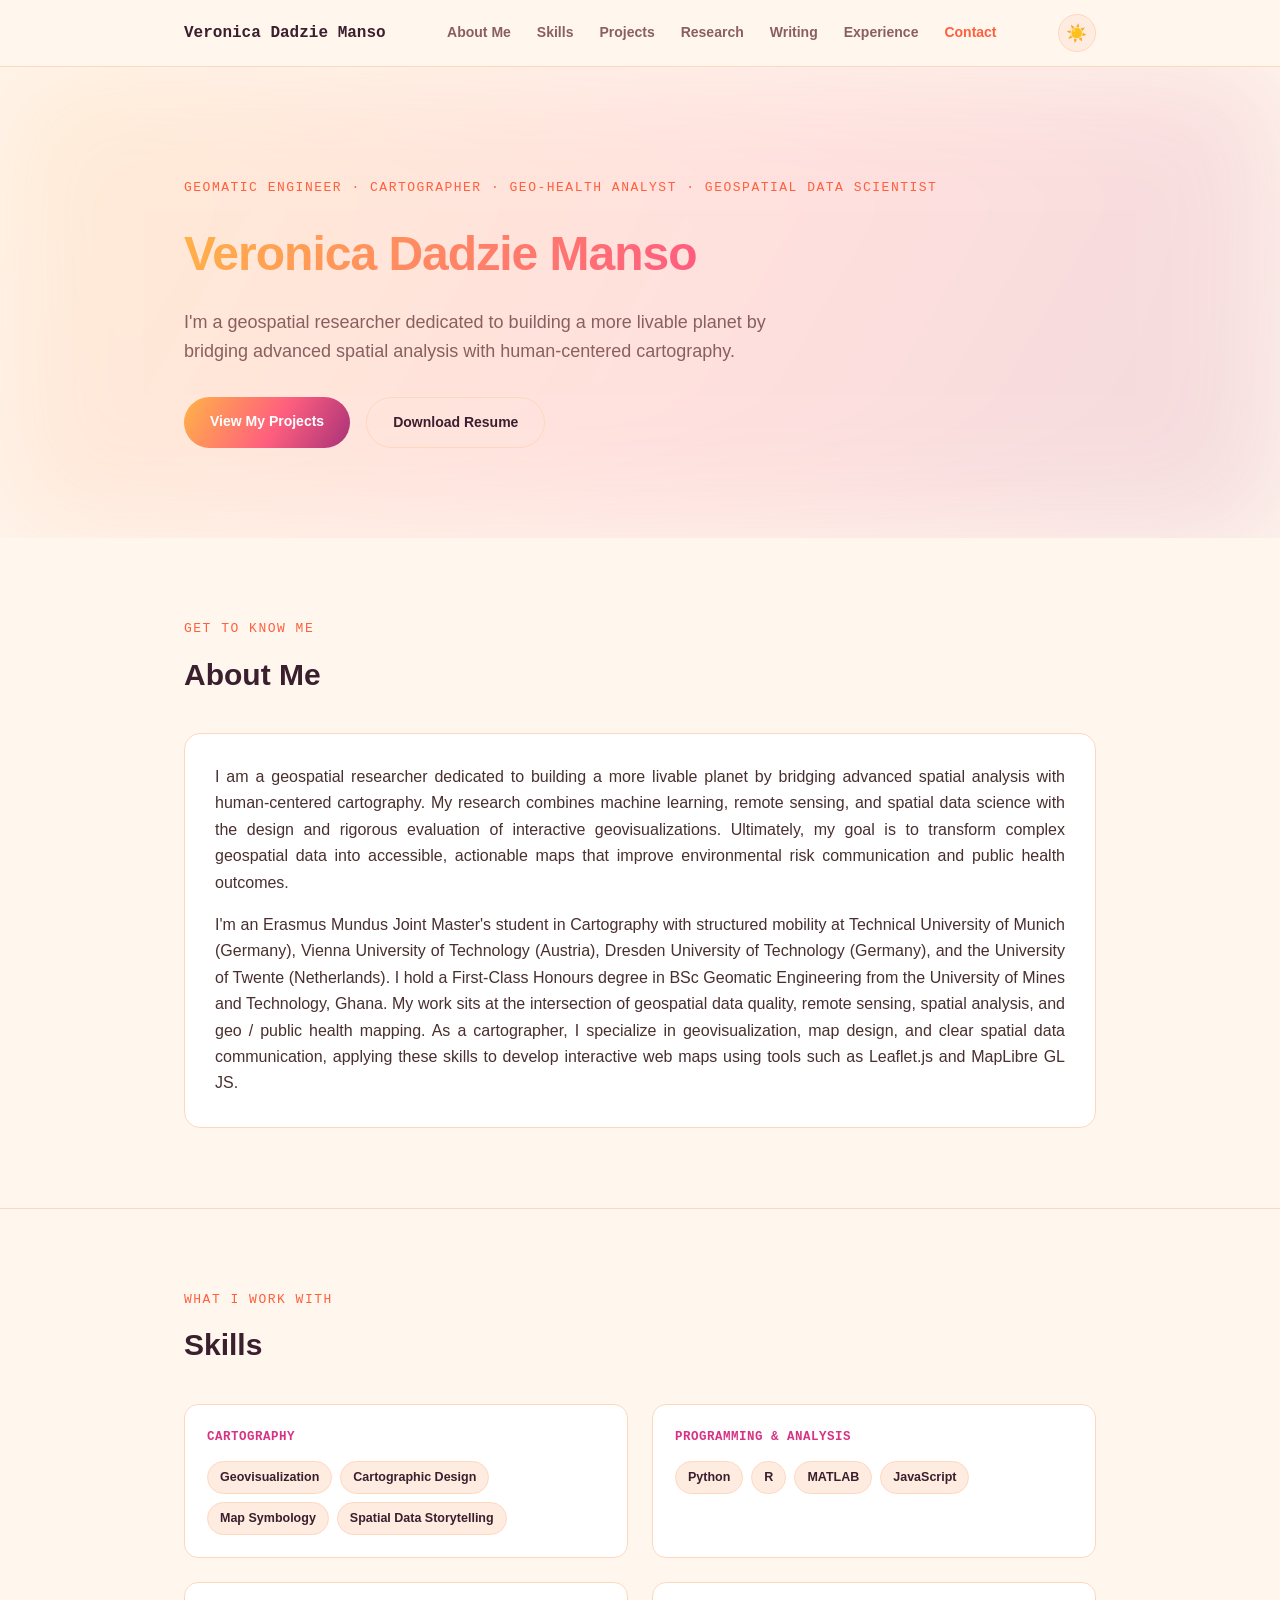
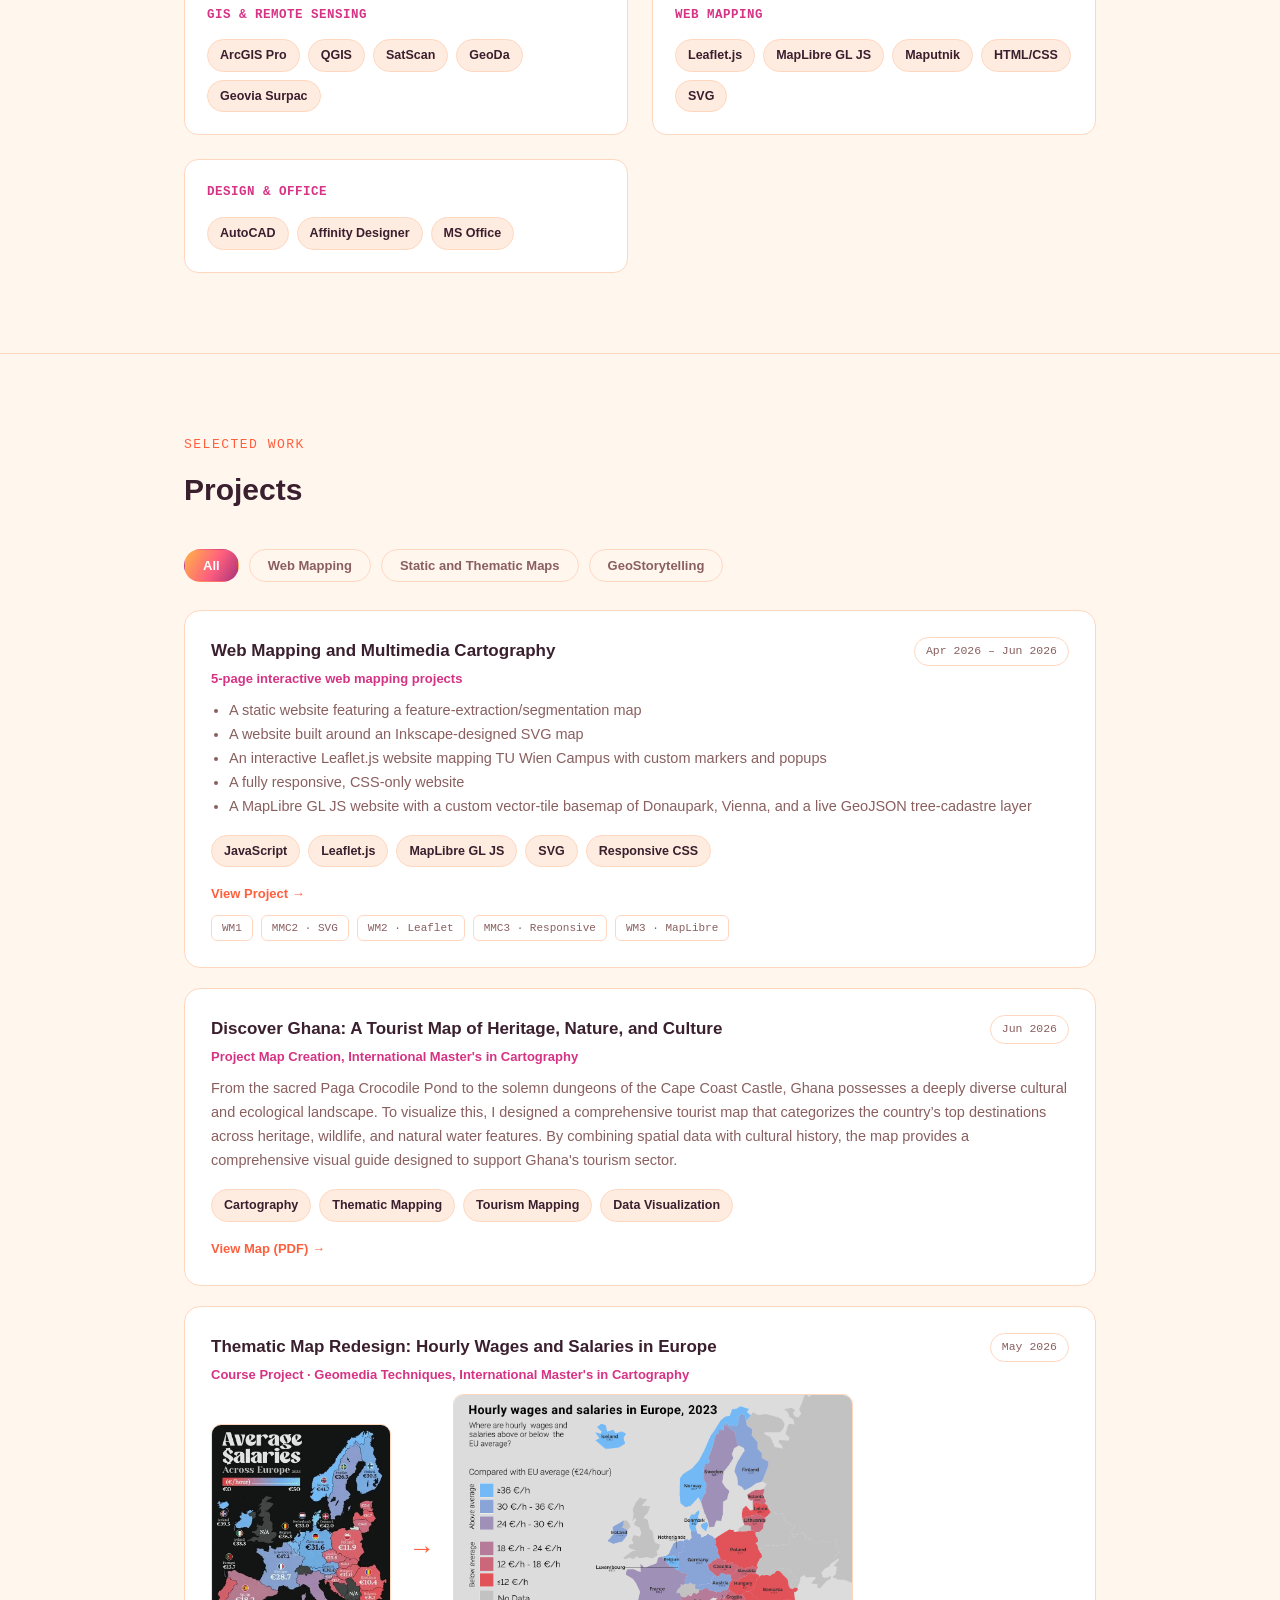
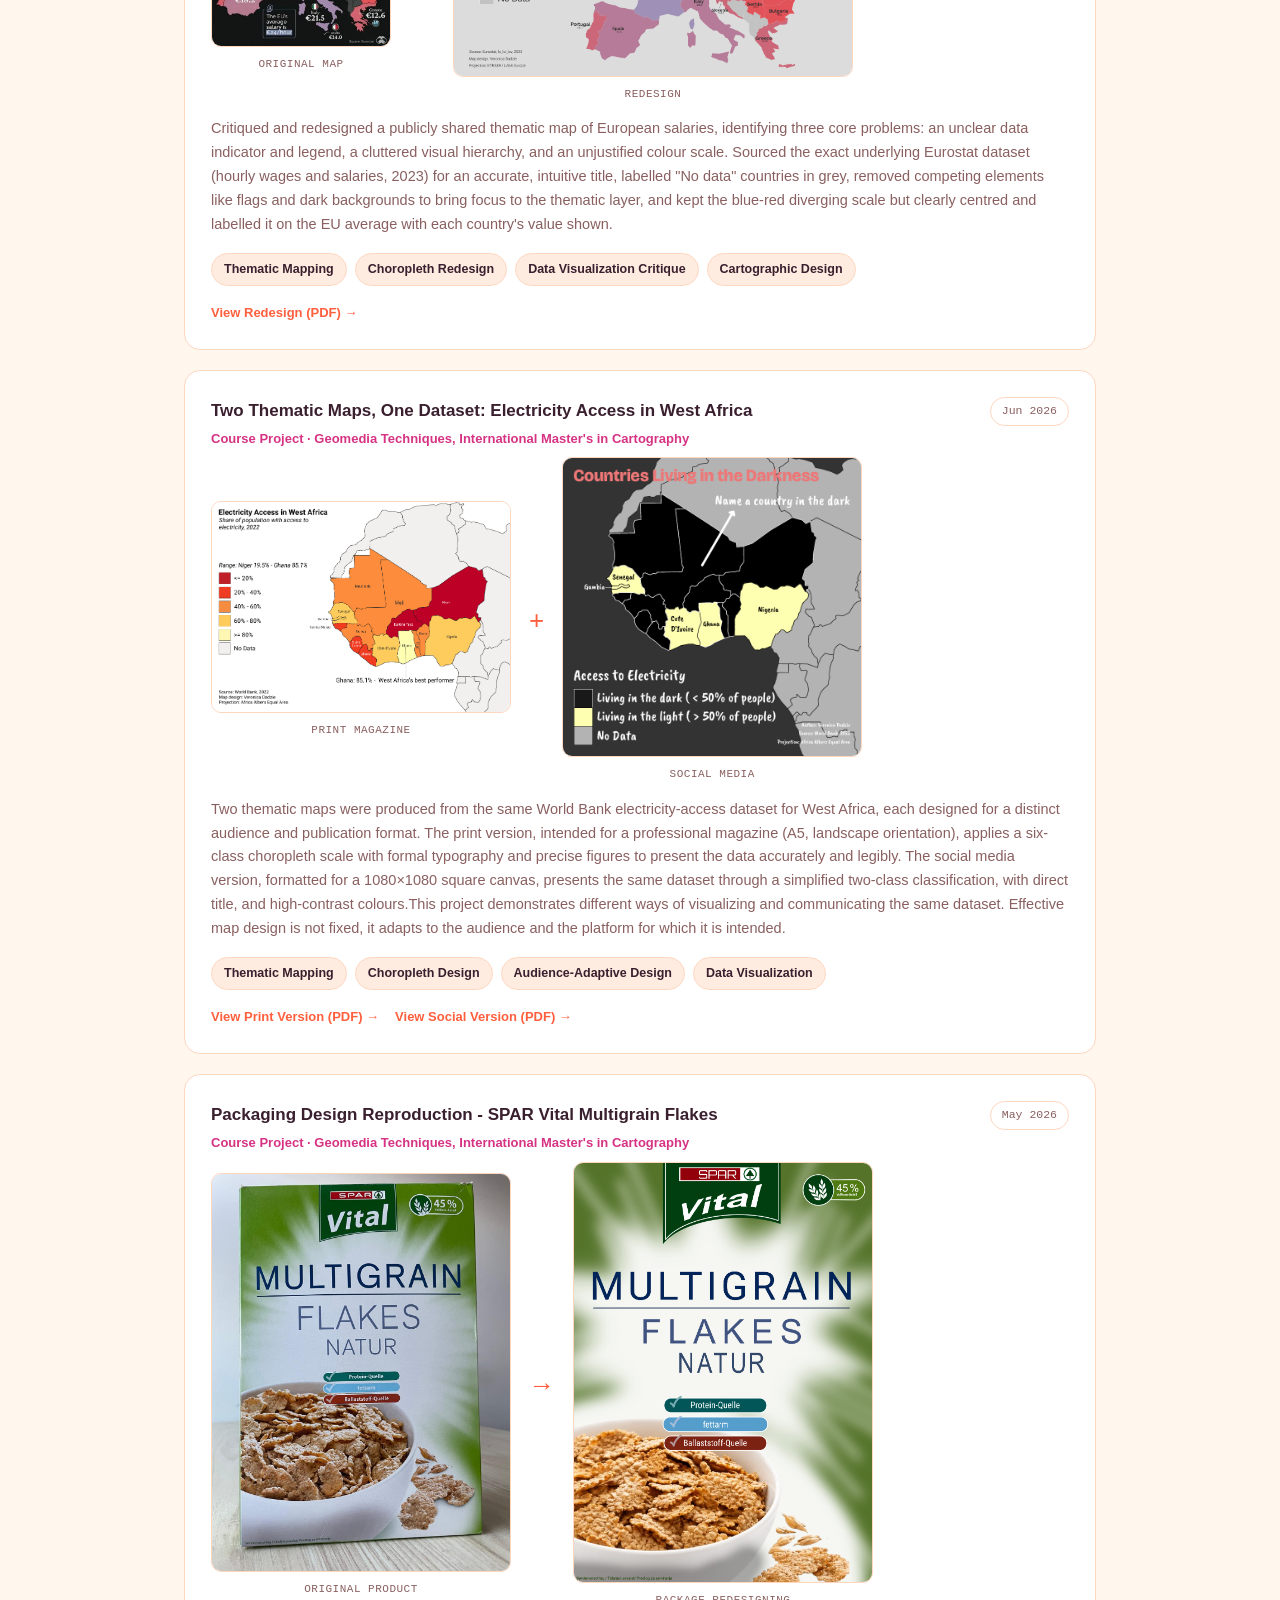
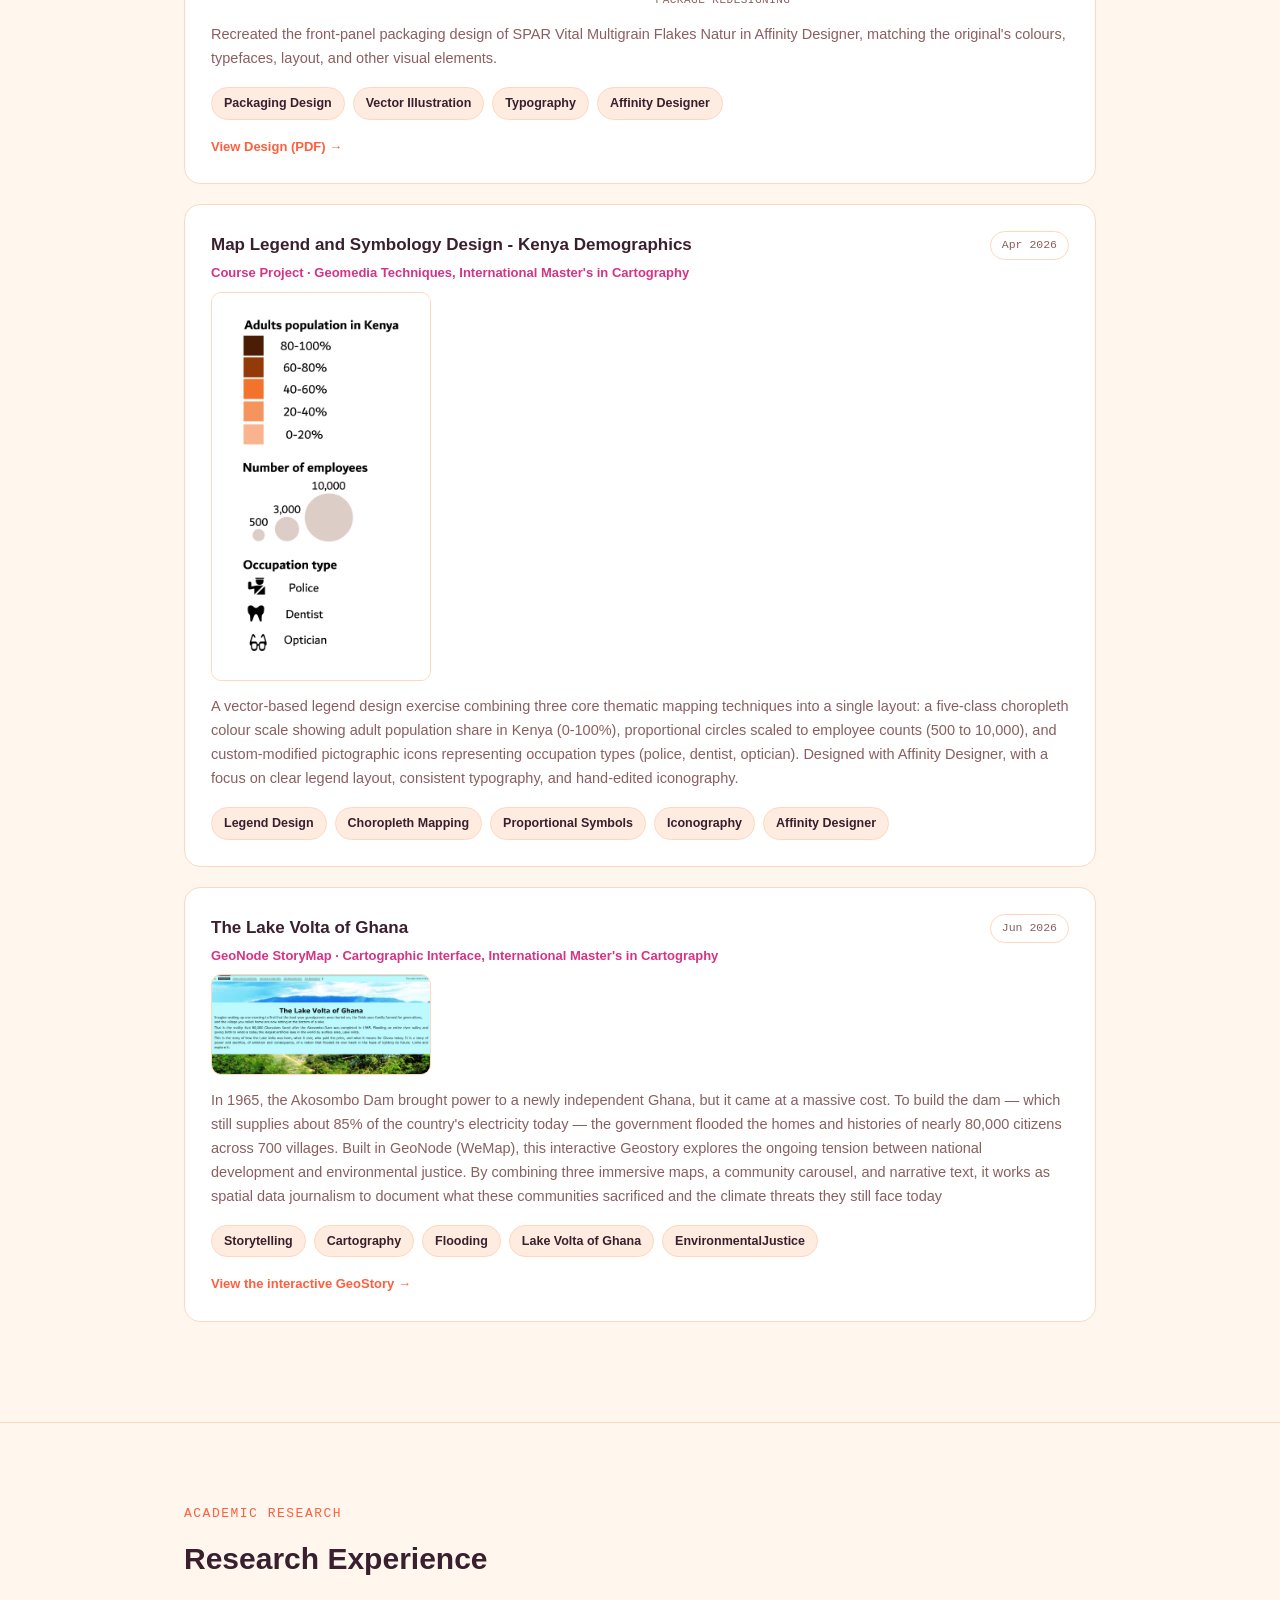
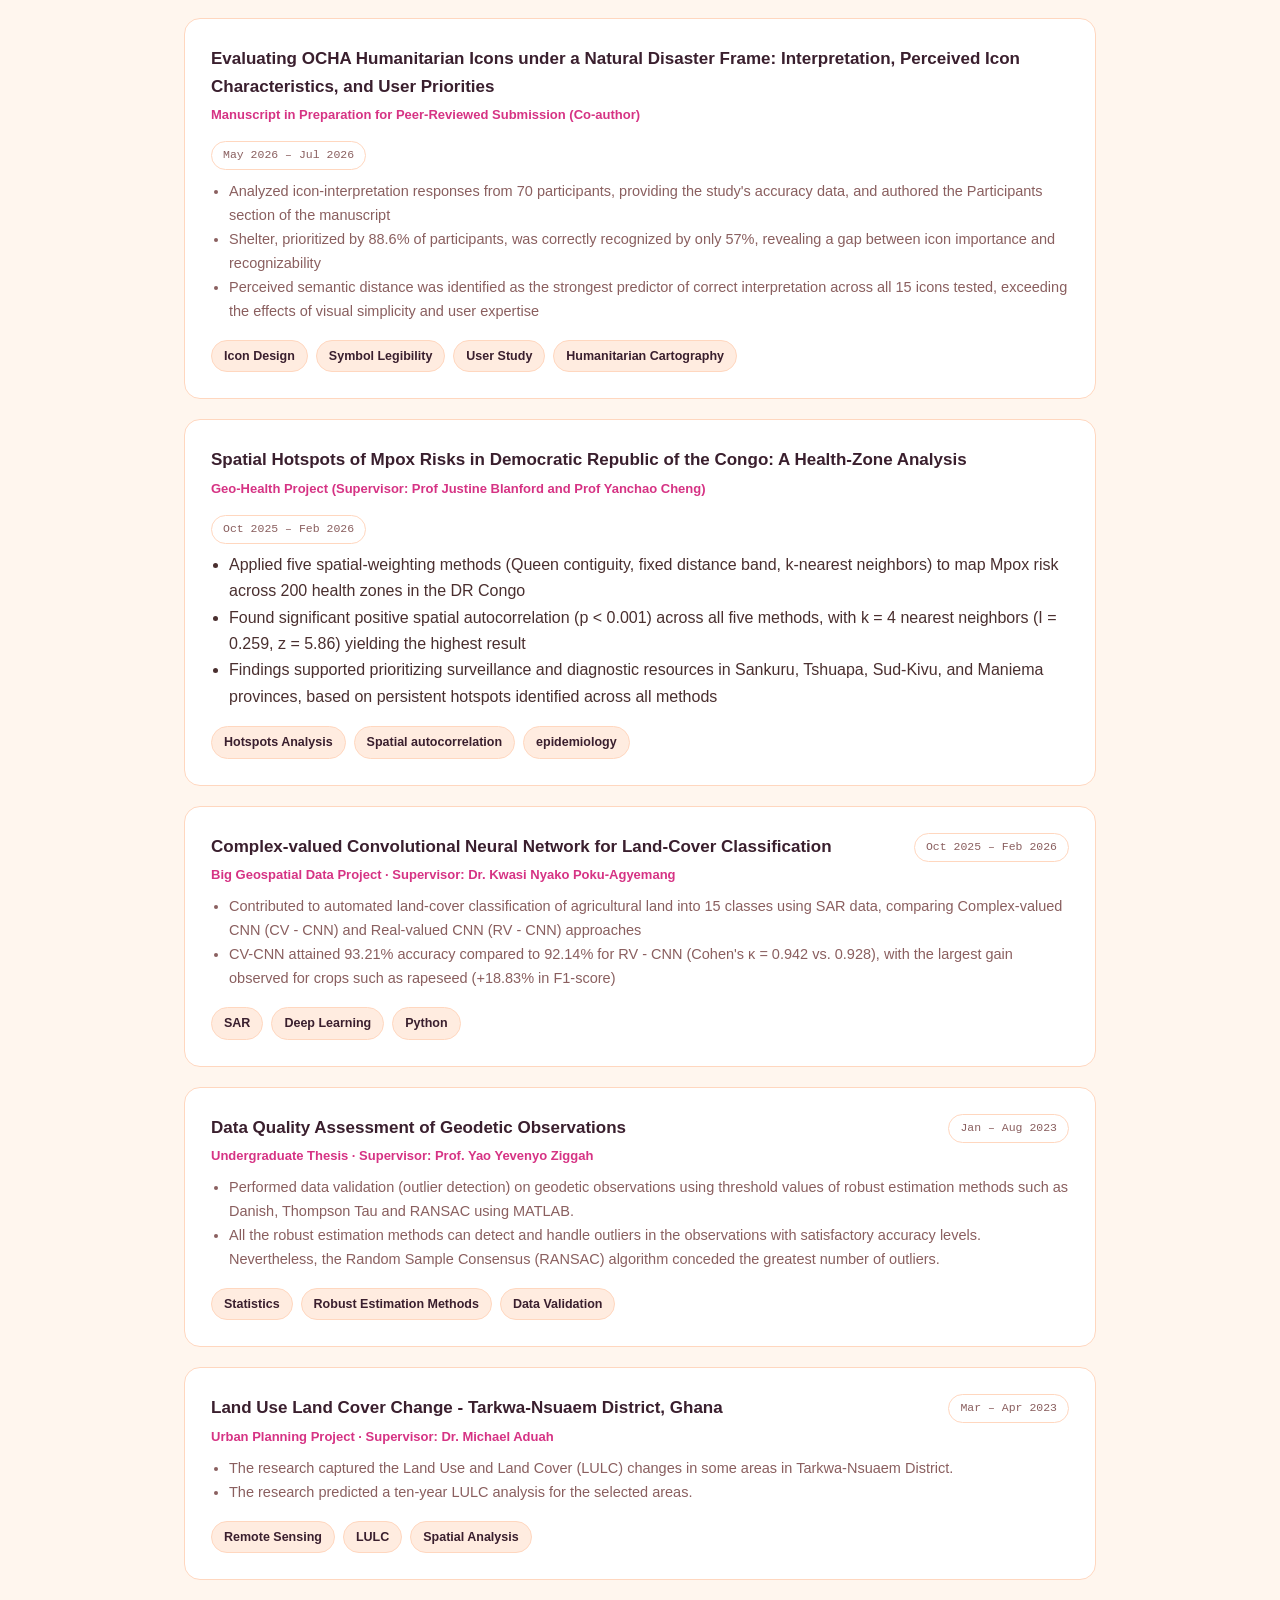
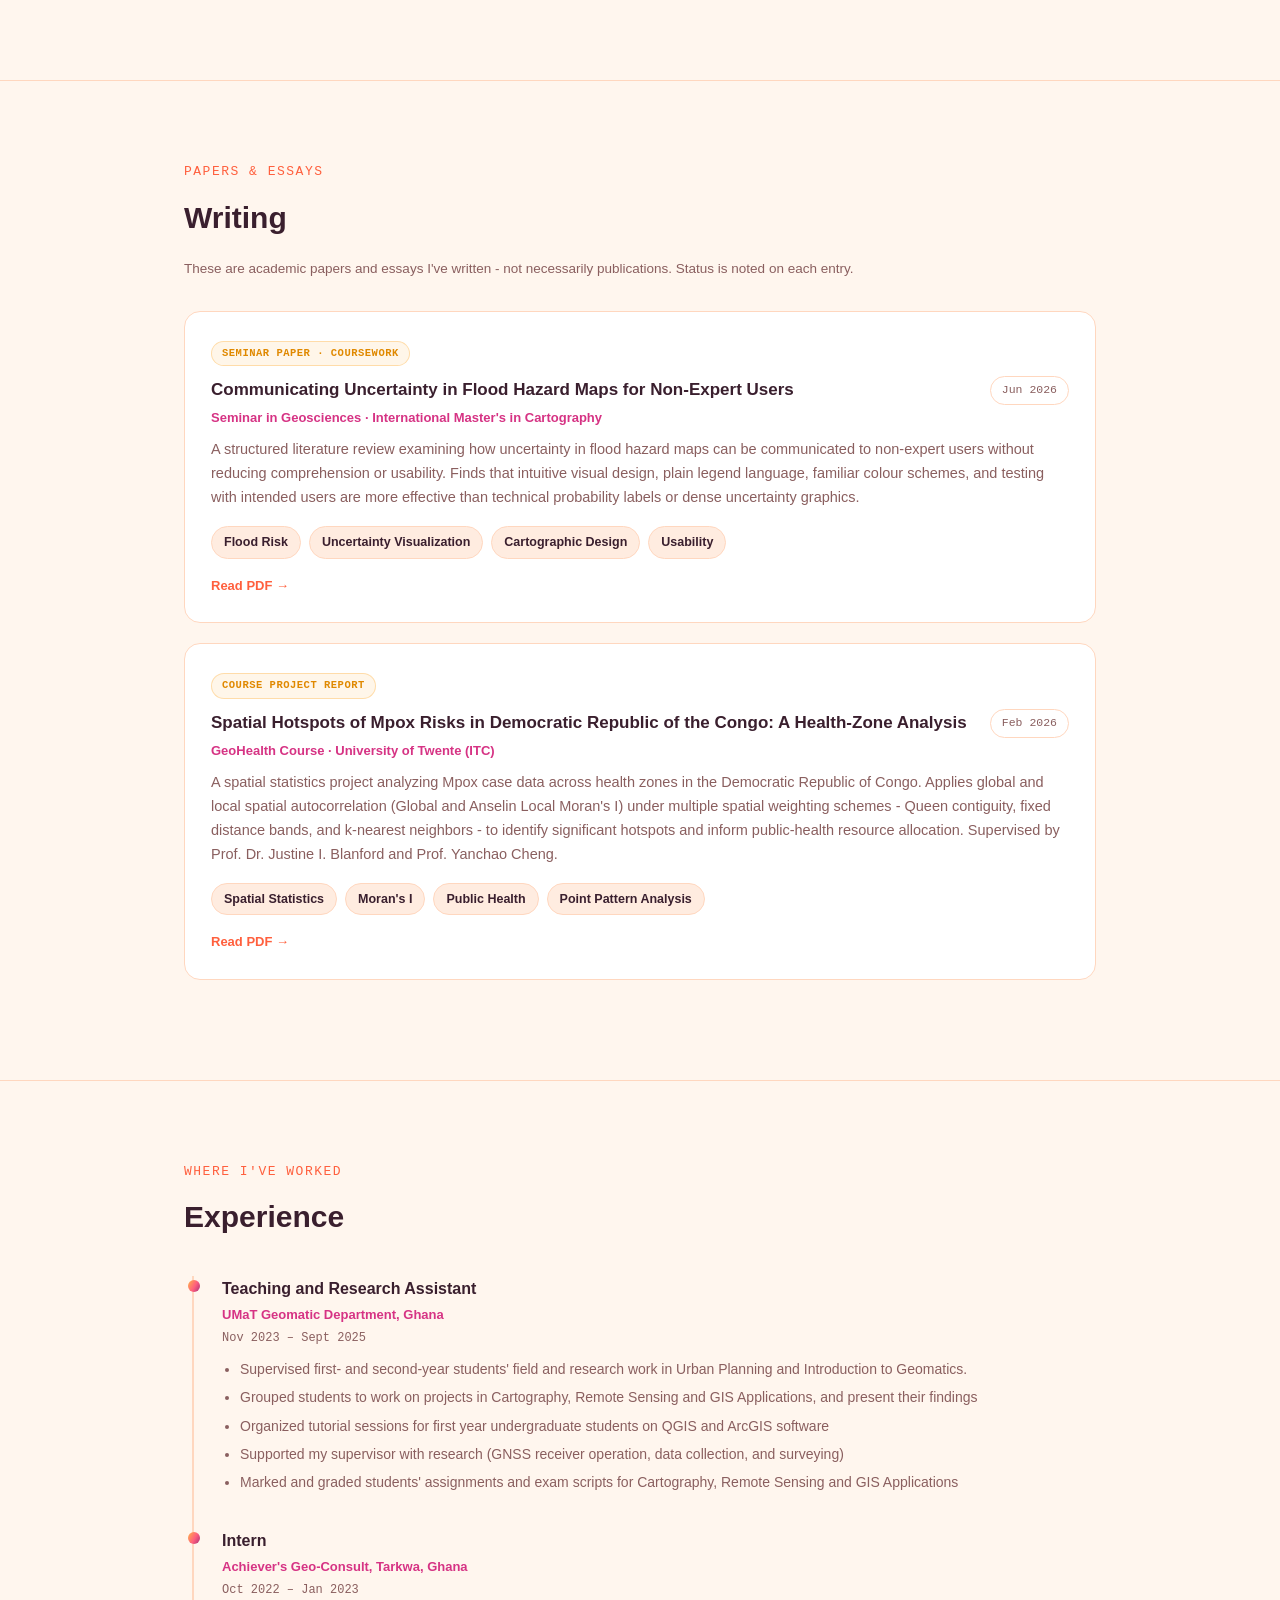
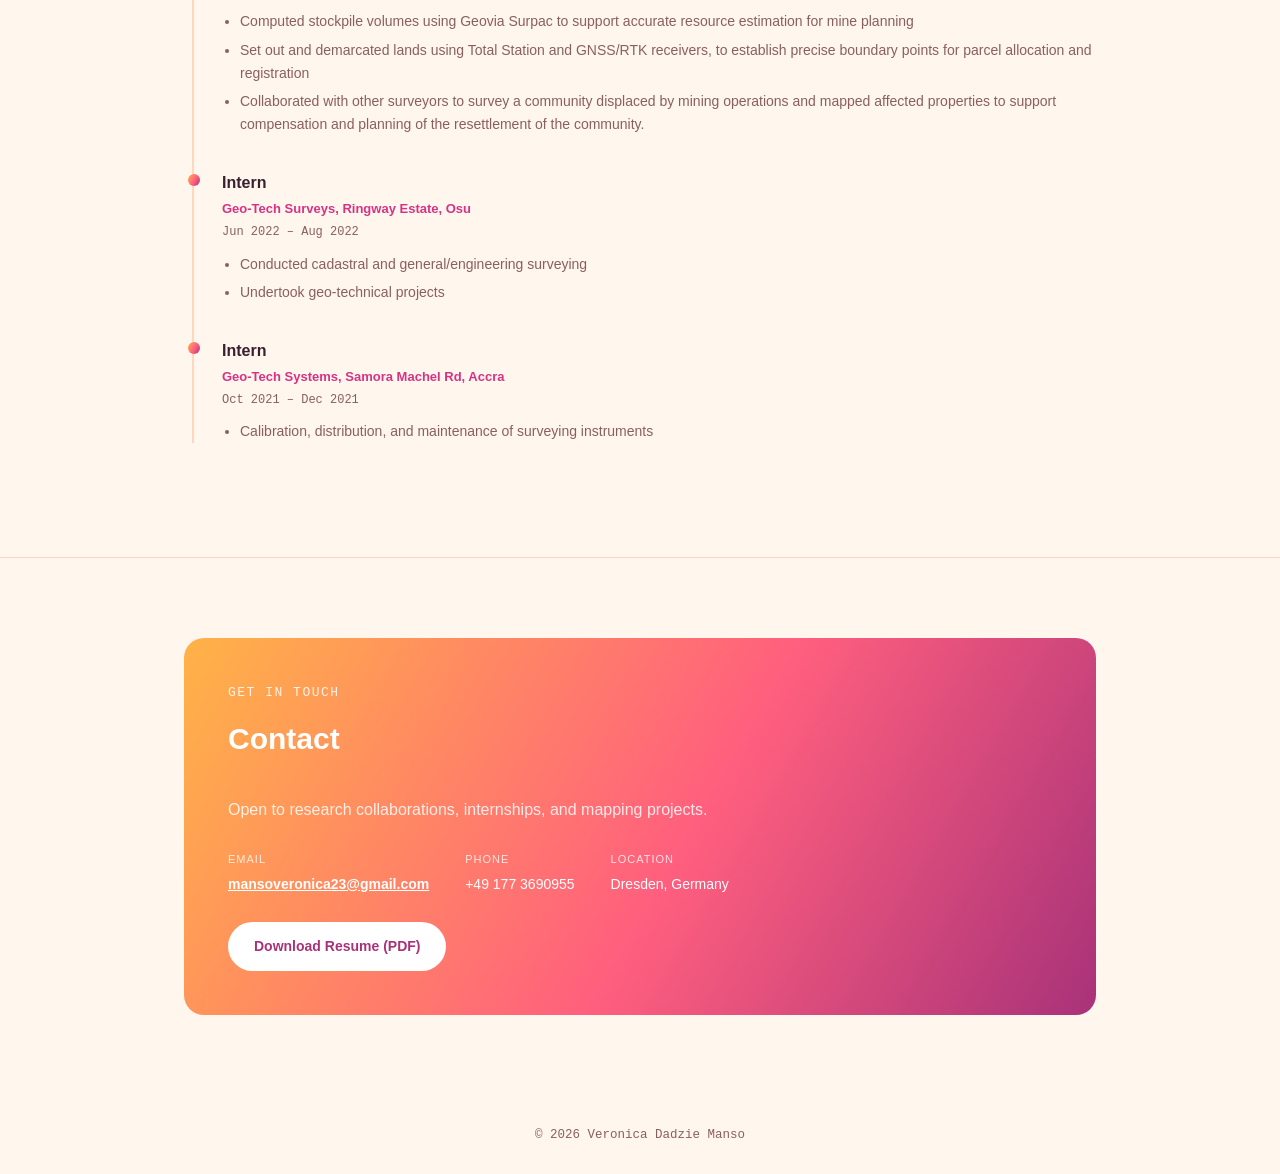
==== commit 5c5210a0: "Updated" ====
--- a/index.html
+++ b/index.html
@@ -4,7 +4,7 @@
 <meta charset="UTF-8">
 <meta name="viewport" content="width=device-width, initial-scale=1.0">
 <title>Veronica Dadzie Manso - Geomatic Engineer, Cartographer, Geo-Health Analyst & Geospatial Data Scientist</title>
-<meta name="description" content="Portfolio of Veronica Dadzie Manso - Geomatic Engineer, Cartographer, Geo-Health Analyst, and Geospatial Data Scientist.">
+<meta name="description" content="Portfolio of Veronica Dadzie Manso - Geomatic Engineer, Cartographer, and Geospatial Data Scientist.">
 <meta property="og:title" content="Veronica Dadzie Manso - Geomatic Engineer, Cartographer, Geo-Health Analyst & Geospatial Data Scientist">
 <meta property="og:description" content="Interactive portfolio featuring cartography, web mapping, and geo-health research projects.">
 <meta property="og:type" content="website">
@@ -258,8 +258,8 @@
     <div class="eyebrow">Geomatic Engineer · Cartographer · Geo-Health Analyst · Geospatial Data Scientist</div>
     <h1 class="name">Veronica Dadzie Manso</h1>
     <p class="tagline">
-      I design geovisualizations and interactive web maps that turn complex geospatial data into clear,
-      actionable insight - with a focus on geo-health and environmental risk mapping.
+      I'm a geospatial researcher dedicated to building a more livable planet by bridging advanced spatial
+      analysis with human-centered cartography.
     </p>
     <div class="btn-row">
       <a class="btn" href="#projects">View My Projects</a>
@@ -275,6 +275,13 @@
     <div class="about-grid">
       <div class="about-card">
         <p class="lead" style="color:var(--text);">
+          I am a geospatial researcher dedicated to building a more livable planet by bridging advanced spatial
+          analysis with human-centered cartography. My research combines machine learning, remote sensing, and
+          spatial data science with the design and rigorous evaluation of interactive geovisualizations.
+          Ultimately, my goal is to transform complex geospatial data into accessible, actionable maps that
+          improve environmental risk communication and public health outcomes.
+        </p>
+        <p class="lead" style="color:var(--text);margin-top:16px;">
           I'm an Erasmus Mundus Joint Master's student in Cartography with structured mobility at Technical
           University of Munich (Germany), Vienna University of Technology (Austria), Dresden University of
           Technology (Germany), and the University of Twente (Netherlands). I hold a First-Class Honours degree
@@ -432,7 +439,7 @@
         magazine (A5, landscape orientation), applies a six-class choropleth scale with formal typography and
         precise figures to present the data accurately and legibly. The social media version, formatted for a
         1080×1080 square canvas, presents the same dataset through a simplified two-class classification, with direct
-        title, and high-contrast colours.This project demonstrates different ways of visualizing and communicating the 
+        title, and high-contrast colours.This project demonstrates different ways of visualizing and communicating the
         same dataset. Effective map design is not fixed, it adapts to the audience and the platform for which it is intended.
       </div>
       <div class="tags"><span class="tag">Thematic Mapping</span><span class="tag">Choropleth Design</span><span class="tag">Audience-Adaptive Design</span><span class="tag">Data Visualization</span></div>
@@ -440,20 +447,21 @@
         <a class="card-link" href="projects/map-design/WestAfrica_Electricity_Magazine.pdf" target="_blank">View Print Version (PDF) →</a>
         <a class="card-link" href="projects/map-design/WestAfrica_Electricity_Social.pdf" target="_blank">View Social Version (PDF) →</a>
       </div>
-
-      <div class="card" data-cat="design">
+    </div>
+
+    <div class="card" data-cat="design">
       <div class="card-top">
         <div>
           <div class="card-title">Packaging Design Reproduction - SPAR Vital Multigrain Flakes</div>
           <div class="card-sub">Course Project · Geomedia Techniques, International Master's in Cartography</div>
-          </div>
-          <div class="card-date">May 2026</div>
-        </div>
-        <div class="compare-row">
-          <div class="compare-item">
-            <img class="card-thumb" src="projects/map-design/Packaging_Original_Photo.png" alt="Photo of the original SPAR Vital Multigrain Flakes Natur packaging">
-            <span class="compare-label">Original Product</span>
-          </div>
+        </div>
+        <div class="card-date">May 2026</div>
+      </div>
+      <div class="compare-row">
+        <div class="compare-item">
+          <img class="card-thumb" src="projects/map-design/Packaging_Original_Photo.png" alt="Photo of the original SPAR Vital Multigrain Flakes Natur packaging">
+          <span class="compare-label">Original Product</span>
+        </div>
         <div class="compare-arrow">→</div>
         <div class="compare-item">
           <img class="card-thumb" src="projects/map-design/Packaging_Reproduction.png" alt="Recreated front-panel packaging design for SPAR Vital Multigrain Flakes Natur">
@@ -468,7 +476,7 @@
       <div class="card-links"><a class="card-link" href="projects/map-design/Packaging_Reproduction.pdf" target="_blank">View Design (PDF) →</a></div>
     </div>
 
-      <div class="card" data-cat="design">
+    <div class="card" data-cat="design">
       <div class="card-top">
         <div>
           <div class="card-title">Map Legend and Symbology Design - Kenya Demographics</div>
@@ -487,25 +495,24 @@
       <div class="tags"><span class="tag">Legend Design</span><span class="tag">Choropleth Mapping</span><span class="tag">Proportional Symbols</span><span class="tag">Iconography</span><span class="tag">Affinity Designer</span></div>
     </div>
 
-      </div>
-      <div class="card" data-cat="storymap">
-        <div class="card-top">
-          <div>
-            <div class="card-title">The Lake Volta of Ghana</div>
-            <div class="card-sub">GeoNode StoryMap · Cartographic Interface, International Master's in Cartography</div>
-          </div>
-          <div class="card-date">Jun 2026</div>
-        </div>
-        <img class="card-thumb" src="Story_Map/Storymap_Lake_Bosomtwe%20of%20Ghana.png" alt="The Lake Volta of Ghana storymap introduction">
-        <div class="card-desc">
-          In 1965, the Akosombo Dam brought power to a newly independent Ghana, but it came at a massive cost. To build the dam — which still supplies about 85% of the country's electricity today — the government flooded the homes and histories of nearly 80,000 citizens across 700 villages. Built in GeoNode (WeMap), this interactive Geostory explores the ongoing tension between national development and environmental justice. By combining three immersive maps, a community carousel, and narrative text, it works as spatial data journalism to document what these communities sacrificed and the climate threats they still face today
-        </div>
-        <div class="tags">
-          <span class="tag">Storytelling</span><span class="tag">Cartography</span><span class="tag">Flooding</span>
-          <span class="tag">Lake Volta of Ghana</span><span class="tag">EnvironmentalJustice</span>
-        </div>
-        <div class="card-links"><a class="card-link" href="https://jmnode.geocentive.at:7443/catalogue/uuid/ed5275c1-e5e0-48e6-8e2f-f4250c06f9cd" target="_blank" rel="noopener">View the interactive GeoStory →</a></div>
-      </div>
+    <div class="card" data-cat="storymap">
+      <div class="card-top">
+        <div>
+          <div class="card-title">The Lake Volta of Ghana</div>
+          <div class="card-sub">GeoNode StoryMap · Cartographic Interface, International Master's in Cartography</div>
+        </div>
+        <div class="card-date">Jun 2026</div>
+      </div>
+      <img class="card-thumb" src="Story_Map/Storymap_Lake_Bosomtwe%20of%20Ghana.png" alt="The Lake Volta of Ghana storymap introduction">
+      <div class="card-desc">
+        In 1965, the Akosombo Dam brought power to a newly independent Ghana, but it came at a massive cost. To build the dam — which still supplies about 85% of the country's electricity today — the government flooded the homes and histories of nearly 80,000 citizens across 700 villages. Built in GeoNode (WeMap), this interactive Geostory explores the ongoing tension between national development and environmental justice. By combining three immersive maps, a community carousel, and narrative text, it works as spatial data journalism to document what these communities sacrificed and the climate threats they still face today
+      </div>
+      <div class="tags">
+        <span class="tag">Storytelling</span><span class="tag">Cartography</span><span class="tag">Flooding</span>
+        <span class="tag">Lake Volta of Ghana</span><span class="tag">EnvironmentalJustice</span>
+      </div>
+      <div class="card-links"><a class="card-link" href="https://jmnode.geocentive.at:7443/catalogue/uuid/ed5275c1-e5e0-48e6-8e2f-f4250c06f9cd" target="_blank" rel="noopener">View the interactive GeoStory →</a></div>
+    </div>
 
   </div>
 </section>
@@ -516,28 +523,28 @@
     <h2>Research Experience</h2>
 
     <div class="card">
-  <div class="card-top">
-    <div>
-      <div class="card-title">Evaluating OCHA Humanitarian Icons under a Natural Disaster Frame: Interpretation, Perceived Icon Characteristics, and User Priorities</div>
-      <div class="card-sub">Manuscript in Preparation for Peer-Reviewed Submission (Co-author)</div>
-    </div>
-    <div class="card-date">May 2026 – Jul 2026</div>
-  </div>
-  <div class="card-desc">
-    <ul style="padding-left:18px;">
-      <li>Analyzed icon-interpretation responses from 70 participants, providing the study's accuracy data, and authored the Participants section of the manuscript</li>
-      <li>Shelter, prioritized by 88.6% of participants, was correctly recognized by only 57%, revealing a gap between icon importance and recognizability</li>
-      <li>Perceived semantic distance was identified as the strongest predictor of correct interpretation across all 15 icons tested, exceeding the effects of visual simplicity and user expertise</li>
-    </ul>
-  </div>
-  <div class="tags"><span class="tag">Icon Design</span><span class="tag">Symbol Legibility</span><span class="tag">User Study</span><span class="tag">Humanitarian Cartography</span></div>
-</div>
+      <div class="card-top">
+        <div>
+          <div class="card-title">Evaluating OCHA Humanitarian Icons under a Natural Disaster Frame: Interpretation, Perceived Icon Characteristics, and User Priorities</div>
+          <div class="card-sub">Manuscript in Preparation for Peer-Reviewed Submission (Co-author)</div>
+        </div>
+        <div class="card-date">May 2026 – Jul 2026</div>
+      </div>
+      <div class="card-desc">
+        <ul style="padding-left:18px;">
+          <li>Analyzed icon-interpretation responses from 70 participants, providing the study's accuracy data, and authored the Participants section of the manuscript</li>
+          <li>Shelter, prioritized by 88.6% of participants, was correctly recognized by only 57%, revealing a gap between icon importance and recognizability</li>
+          <li>Perceived semantic distance was identified as the strongest predictor of correct interpretation across all 15 icons tested, exceeding the effects of visual simplicity and user expertise</li>
+        </ul>
+      </div>
+      <div class="tags"><span class="tag">Icon Design</span><span class="tag">Symbol Legibility</span><span class="tag">User Study</span><span class="tag">Humanitarian Cartography</span></div>
+    </div>
 
     <div class="card">
       <div class="card-top">
         <div>
-          <div class="card-title">Spatial Hotspots of Mpox Risk in the DR Congo</div>
-          <div class="card-sub">Geo-Health Project · Supervisor: Prof. Justine Blanford</div>
+          <div class="card-title">Spatial Hotspots of Mpox Risks in Democratic Republic of the Congo: A Health-Zone Analysis</div>
+          <div class="card-sub">Geo-Health Project (Supervisor: Prof Justine Blanford and Prof Yanchao Cheng)</div>
         </div>
         <div class="card-date">Oct 2025 – Feb 2026</div>
       </div>
@@ -552,13 +559,16 @@
     <div class="card">
       <div class="card-top">
         <div>
-          <div class="card-title">SAR-Based Land-Cover Classification Using CV-CNN</div>
+          <div class="card-title">Complex-valued Convolutional Neural Network for Land-Cover Classification</div>
           <div class="card-sub">Big Geospatial Data Project · Supervisor: Dr. Kwasi Nyako Poku-Agyemang</div>
         </div>
         <div class="card-date">Oct 2025 – Feb 2026</div>
       </div>
       <div class="card-desc">
-        Conducted automated land-cover classification of agricultural land into 15 classes using SAR remote sensing data and compared complex-valued CNN against conventional CNN approaches. Presented as a poster at TU Munich, 2025.
+        <ul style="padding-left:18px;">
+          <li>Contributed to automated land-cover classification of agricultural land into 15 classes using SAR data, comparing Complex-valued CNN (CV - CNN) and Real-valued CNN (RV - CNN) approaches</li>
+          <li>CV-CNN attained 93.21% accuracy compared to 92.14% for RV - CNN (Cohen's κ = 0.942 vs. 0.928), with the largest gain observed for crops such as rapeseed (+18.83% in F1-score)</li>
+        </ul>
       </div>
       <div class="tags"><span class="tag">SAR</span><span class="tag">Deep Learning</span><span class="tag">Python</span></div>
     </div>
@@ -633,7 +643,7 @@
       <span class="status-badge">Course Project Report</span>
       <div class="card-top">
         <div>
-          <div class="card-title">Spatial Hotspots of Mpox Risks in the Democratic Republic of Congo: A Health-Zone Analysis</div>
+          <div class="card-title">Spatial Hotspots of Mpox Risks in Democratic Republic of the Congo: A Health-Zone Analysis</div>
           <div class="card-sub">GeoHealth Course · University of Twente (ITC)</div>
         </div>
         <div class="card-date">Feb 2026</div>
@@ -664,18 +674,21 @@
         <div class="tl-org">UMaT Geomatic Department, Ghana</div>
         <div class="tl-date">Nov 2023 – Sept 2025</div>
         <ul>
-          <li>Supervised undergraduate students on field and research work</li>
-          <li>Organized tutorial sessions in GIS, Remote Sensing, and Cartography</li>
-          <li>Assisted with GNSS receiver operation, data collection, and surveying</li>
+          <li>Supervised first- and second-year students' field and research work in Urban Planning and Introduction to Geomatics.</li>
+          <li>Grouped students to work on projects in Cartography, Remote Sensing and GIS Applications, and present their findings</li>
+          <li>Organized tutorial sessions for first year undergraduate students on QGIS and ArcGIS software</li>
+          <li>Supported my supervisor with research (GNSS receiver operation, data collection, and surveying)</li>
+          <li>Marked and graded students' assignments and exam scripts for Cartography, Remote Sensing and GIS Applications</li>
         </ul>
       </div>
       <div class="tl-item">
         <div class="tl-role">Intern</div>
-        <div class="tl-org">Achiever's Geo-Consult, Tarkwa</div>
+        <div class="tl-org">Achiever's Geo-Consult, Tarkwa, Ghana</div>
         <div class="tl-date">Oct 2022 – Jan 2023</div>
         <ul>
-          <li>Volume computation for a mining company; cadastral surveying</li>
-          <li>Assisted in real estate development and community resettlement</li>
+          <li>Computed stockpile volumes using Geovia Surpac to support accurate resource estimation for mine planning</li>
+          <li>Set out and demarcated lands using Total Station and GNSS/RTK receivers, to establish precise boundary points for parcel allocation and registration</li>
+          <li>Collaborated with other surveyors to survey a community displaced by mining operations and mapped affected properties to support compensation and planning of the resettlement of the community.</li>
         </ul>
       </div>
       <div class="tl-item">
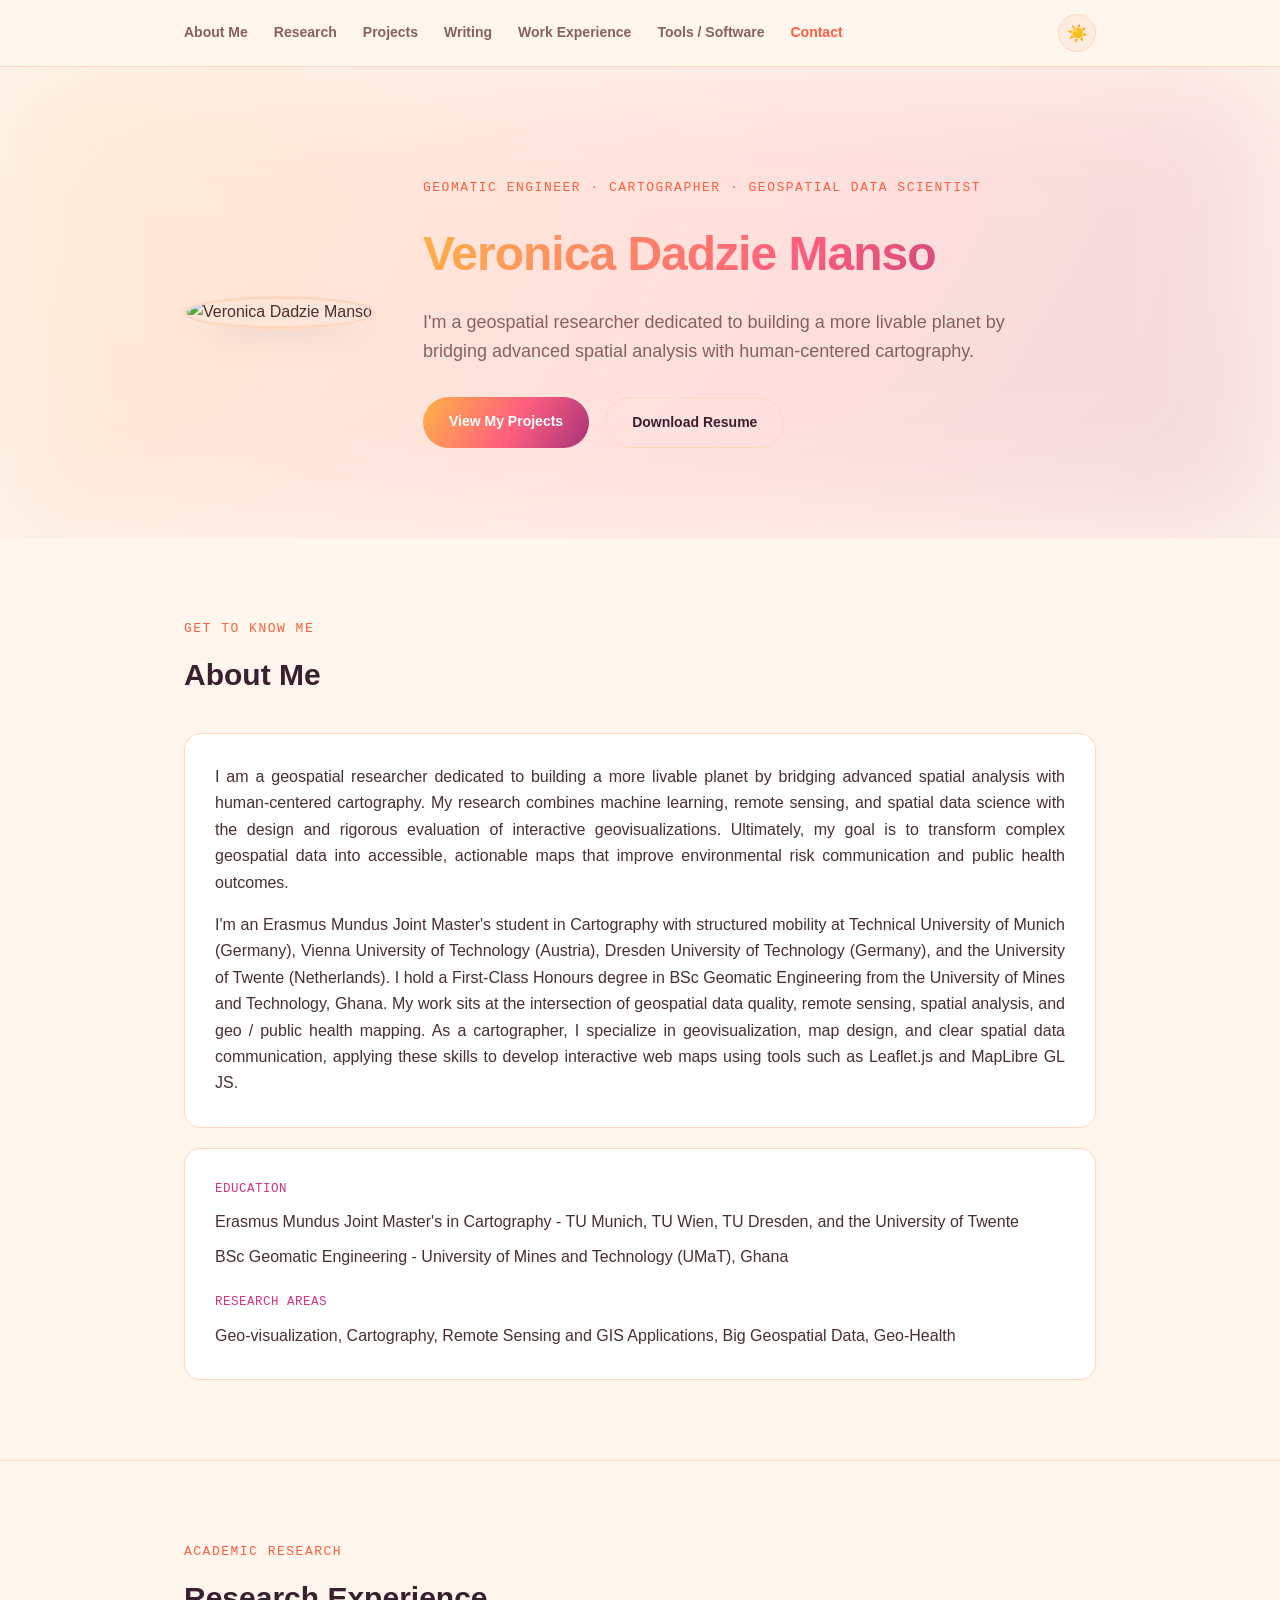
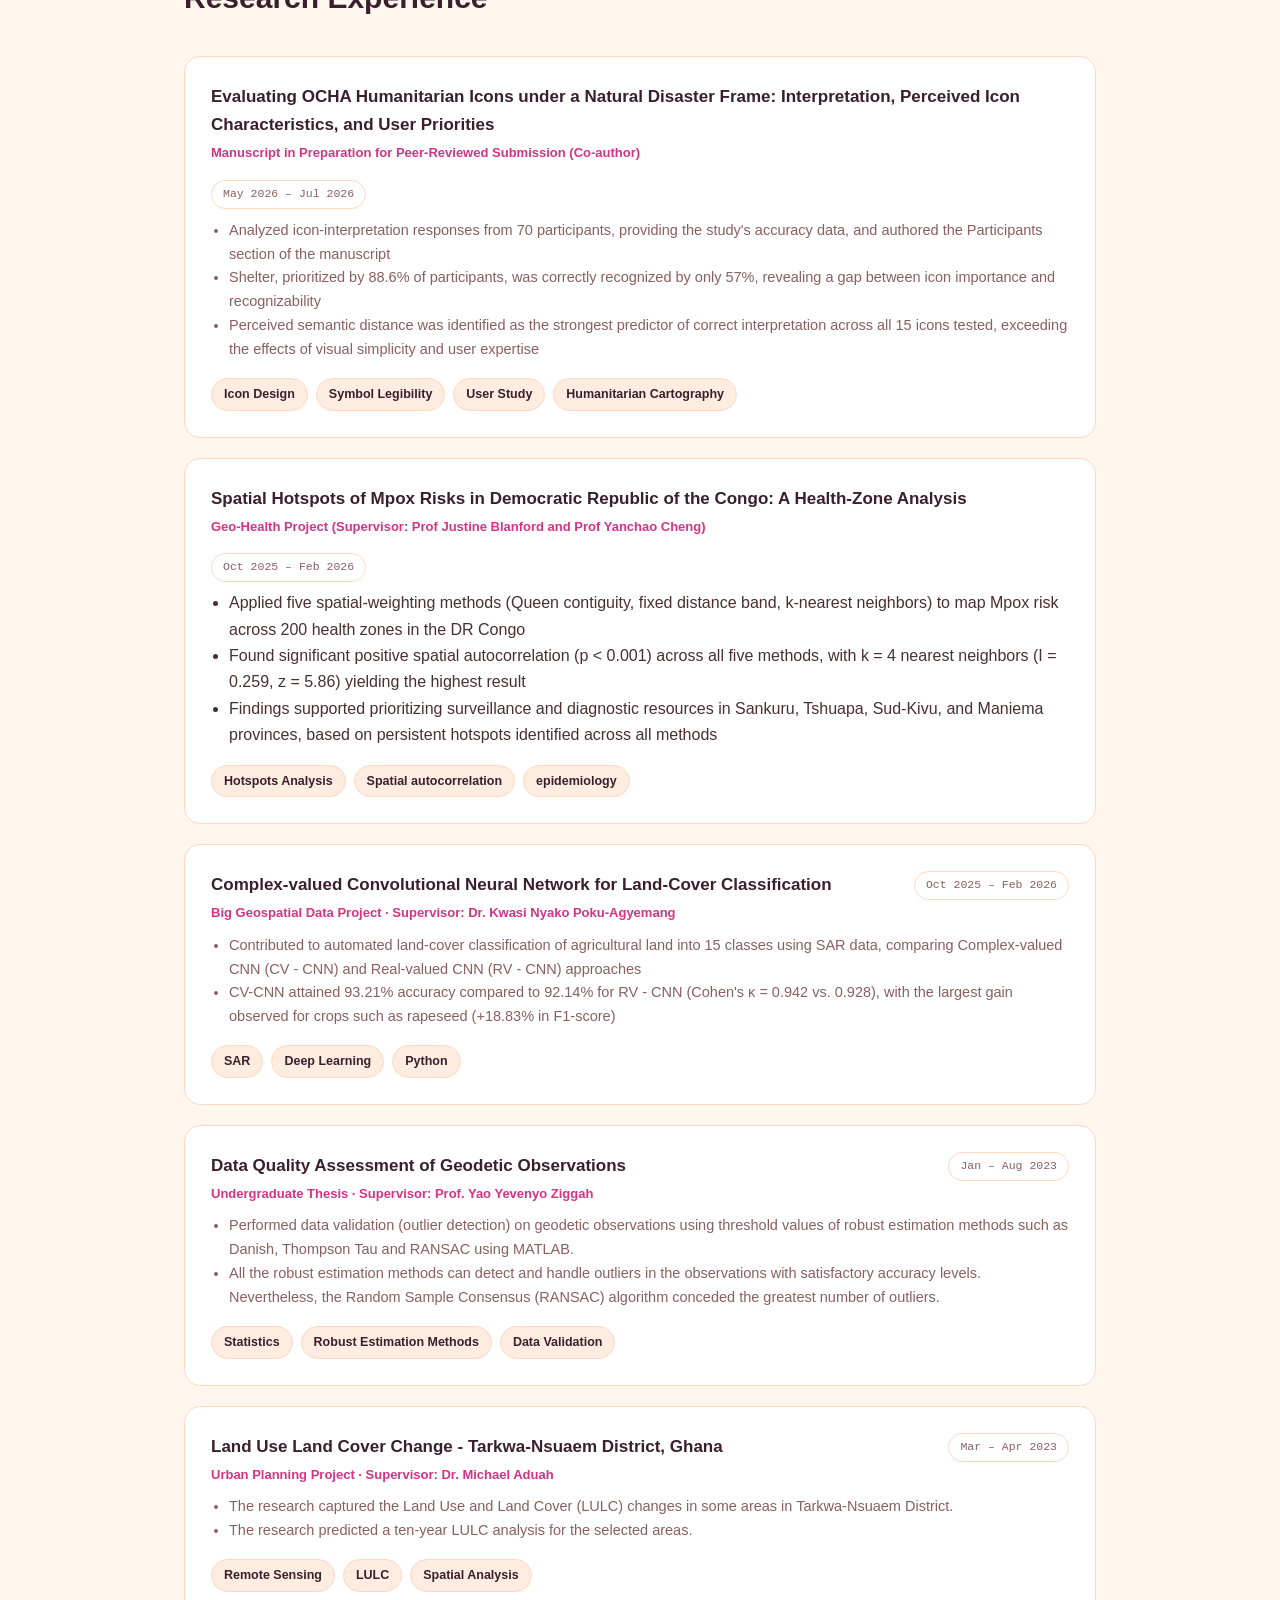
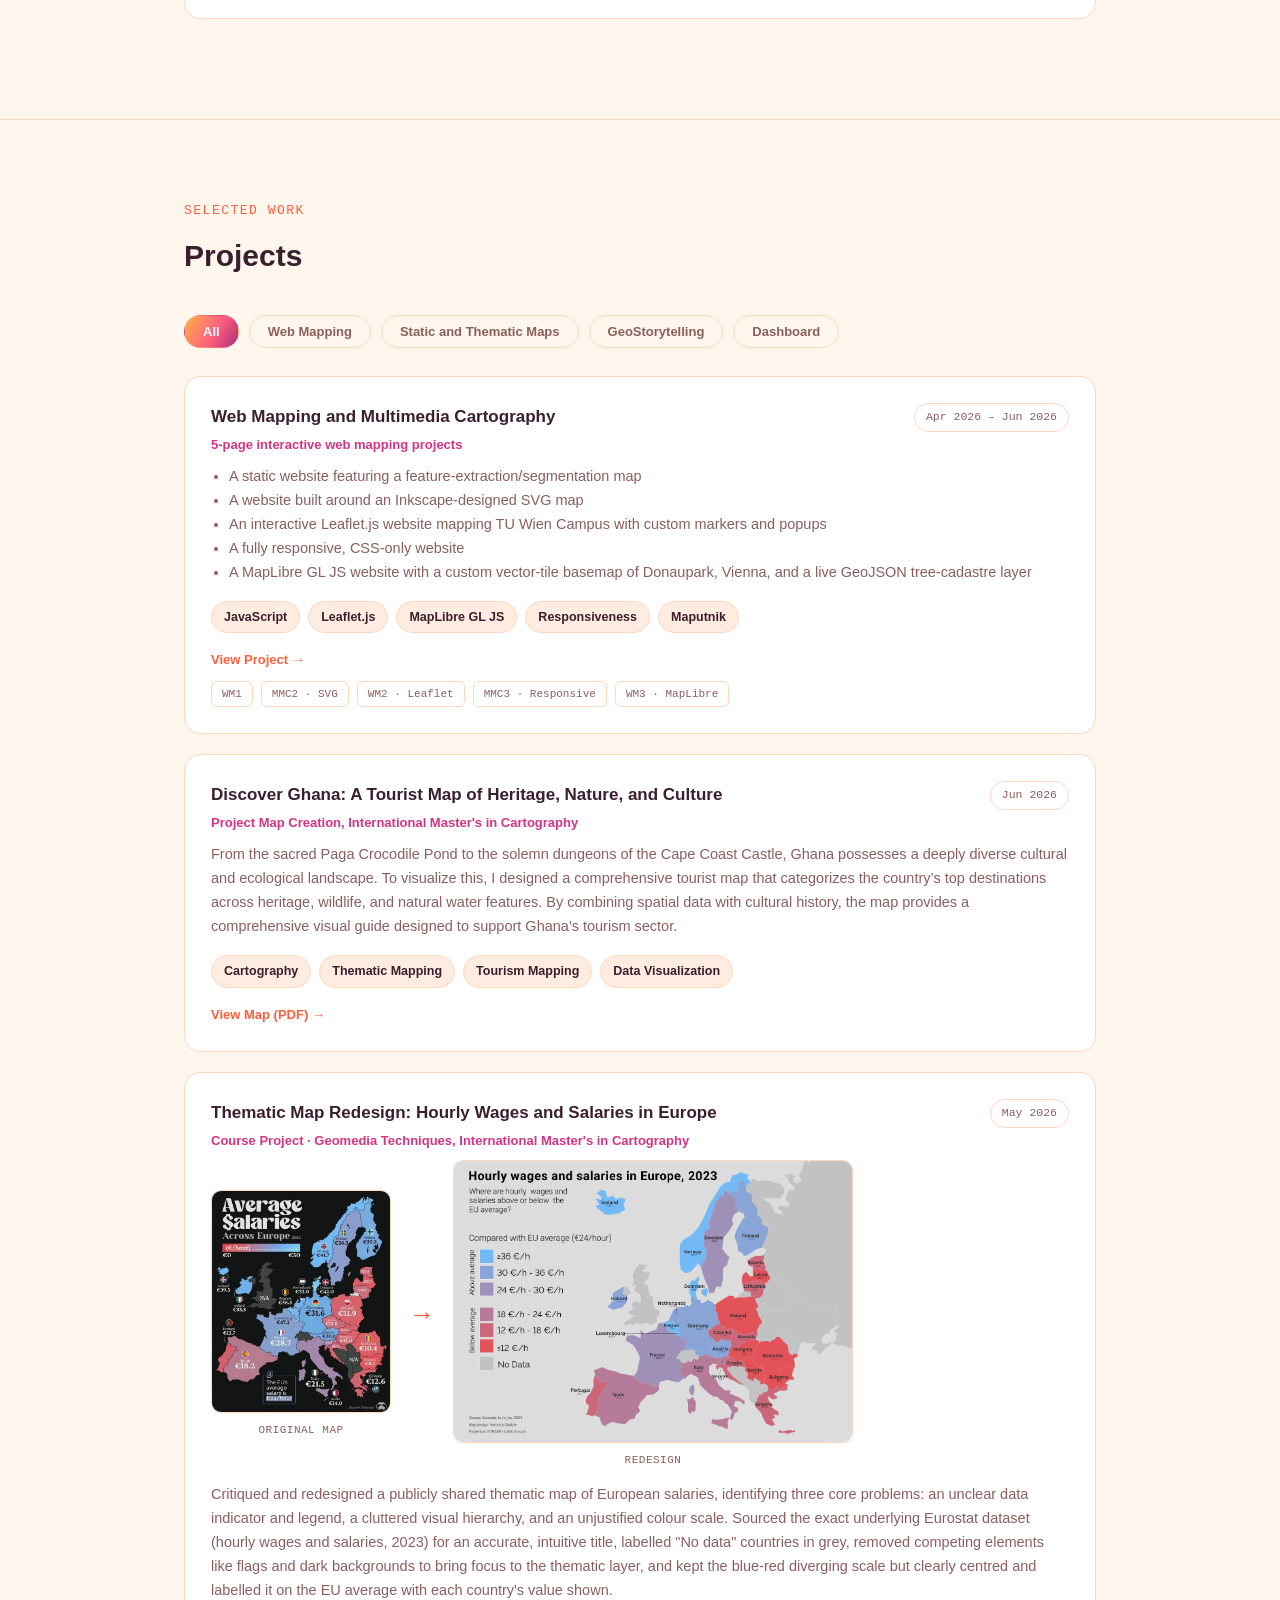
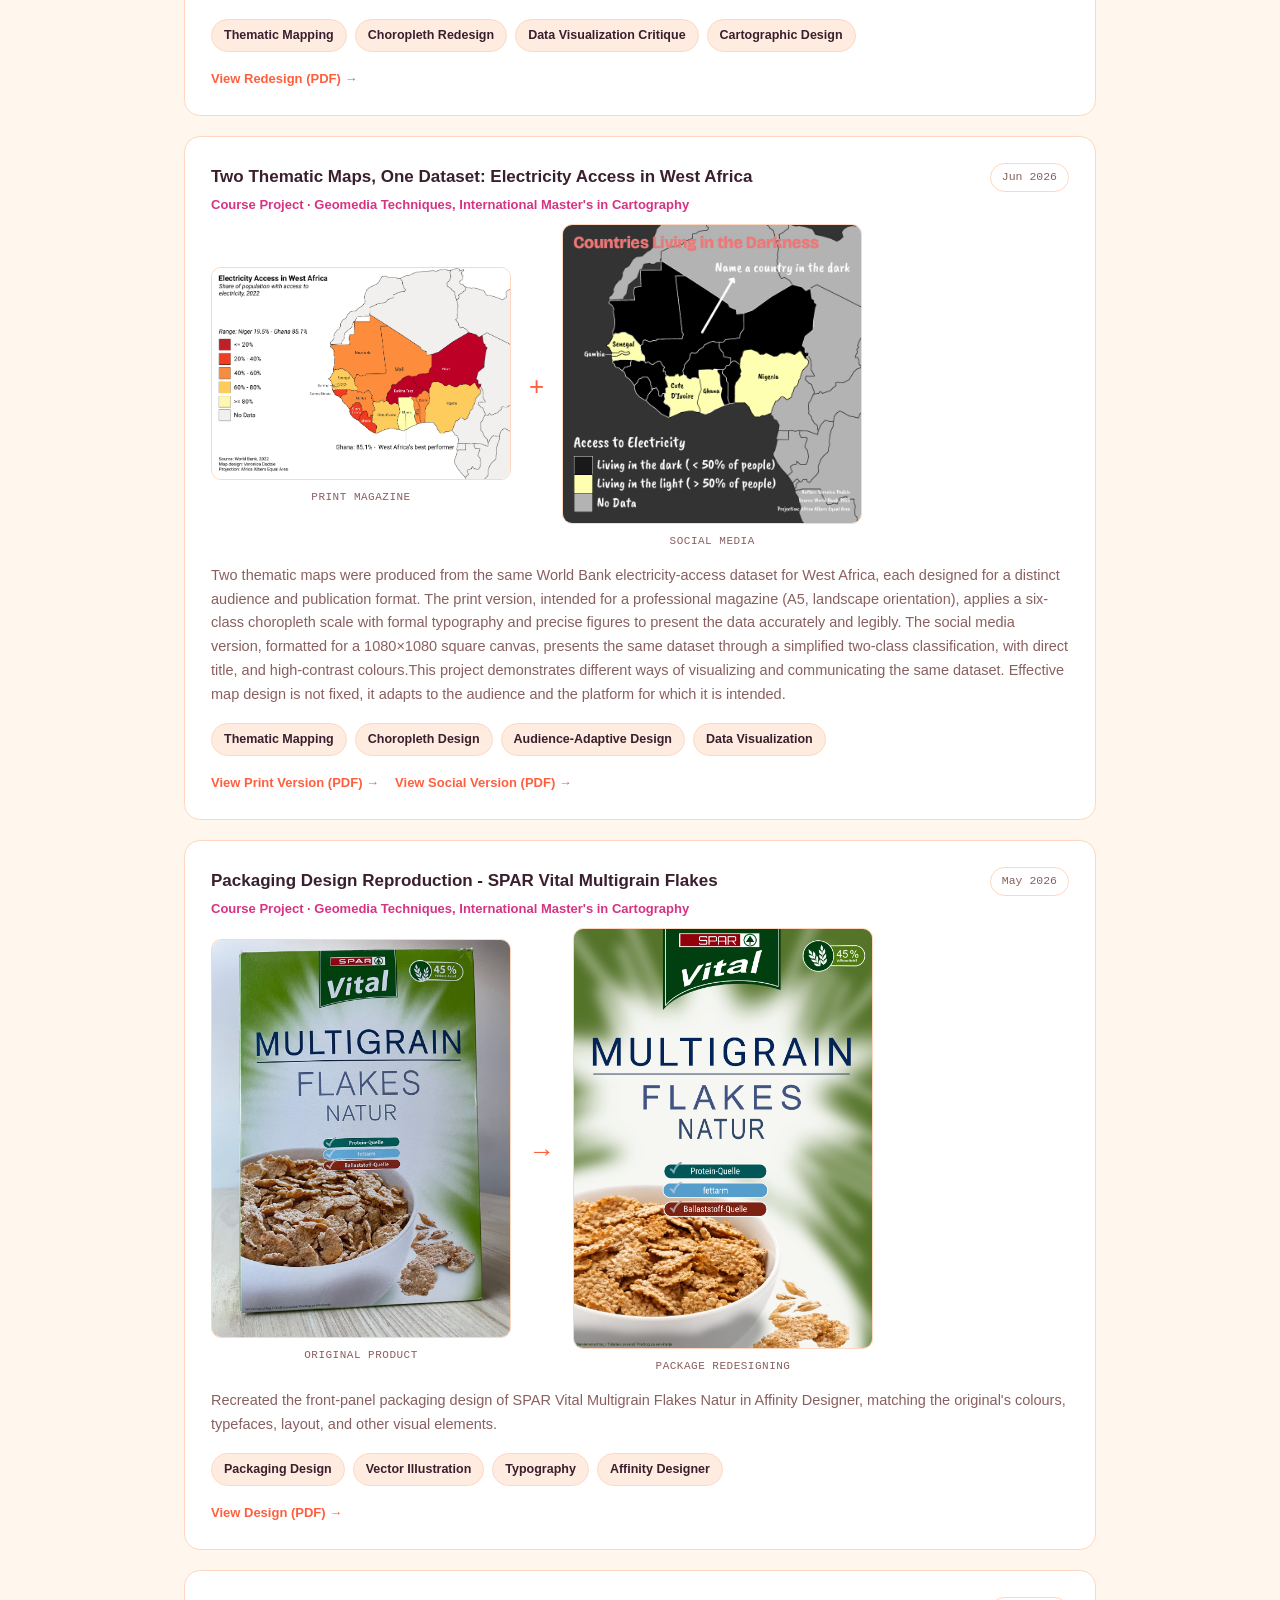
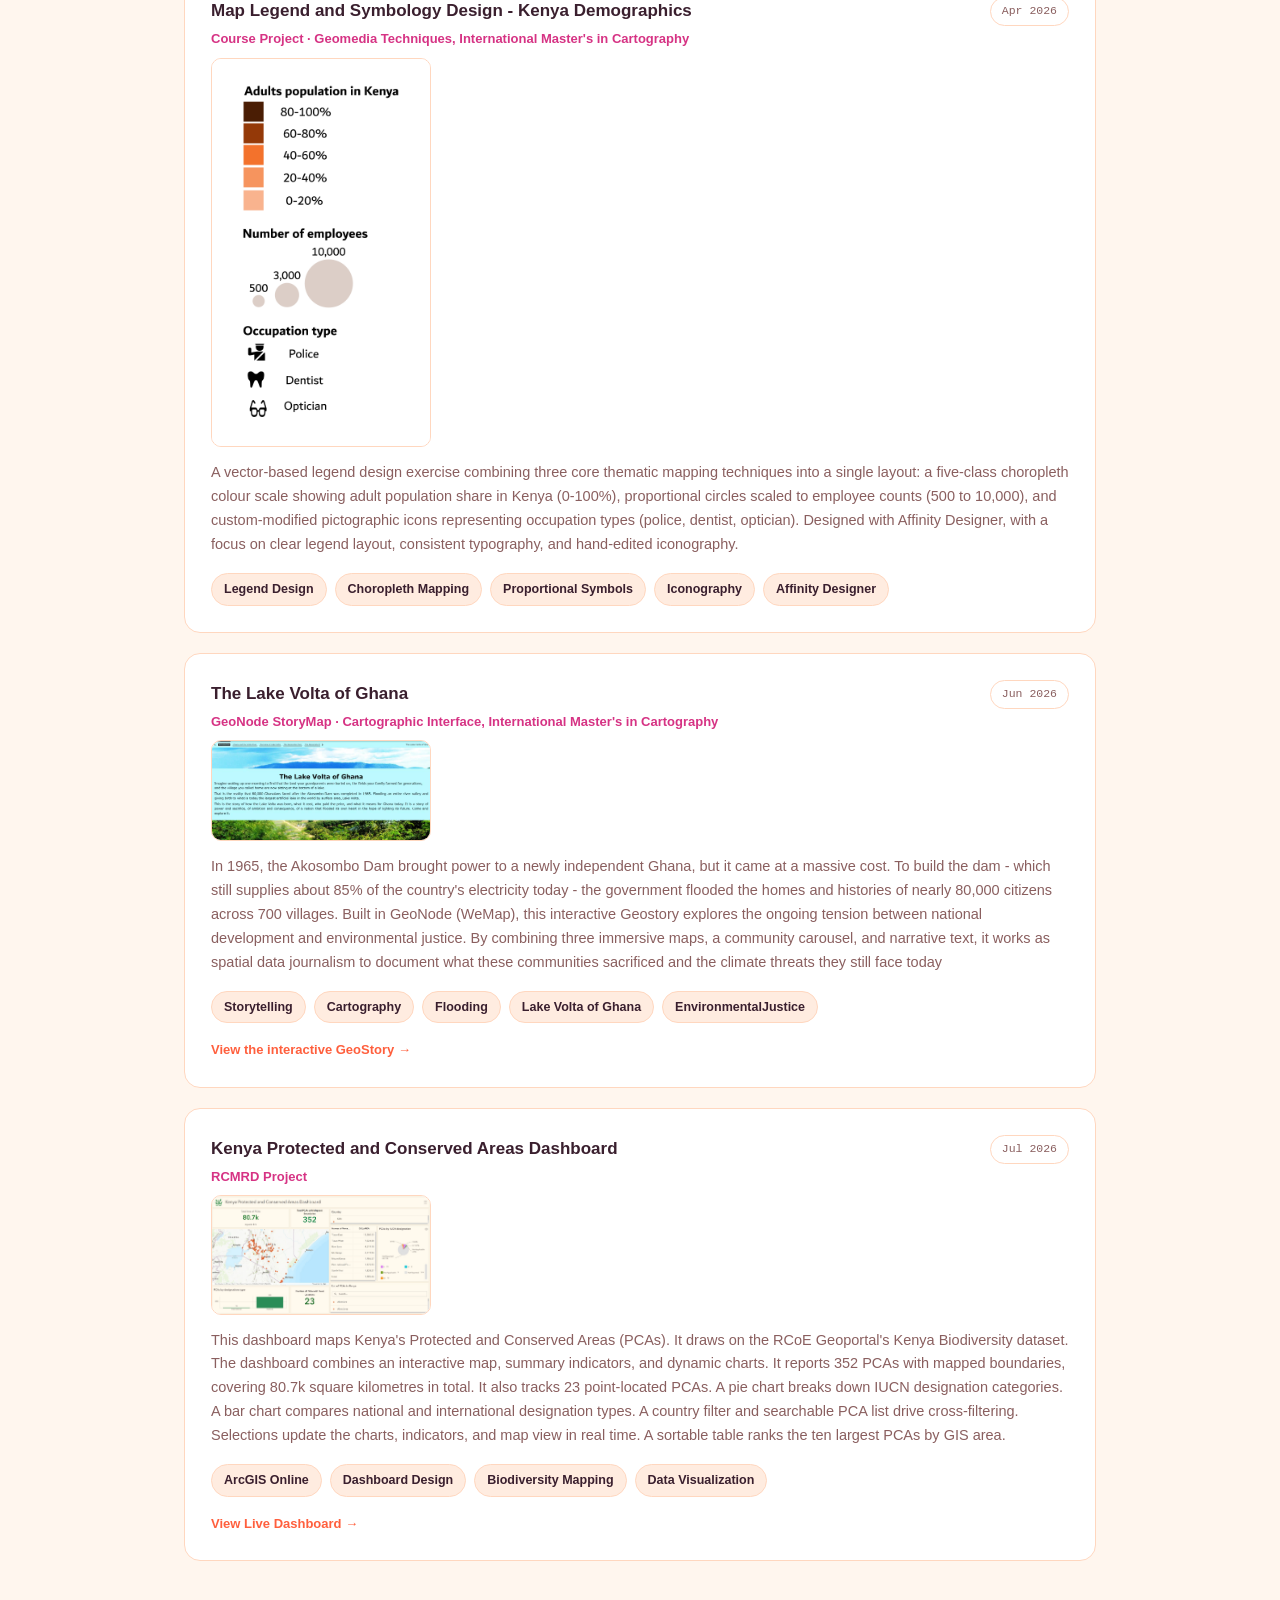
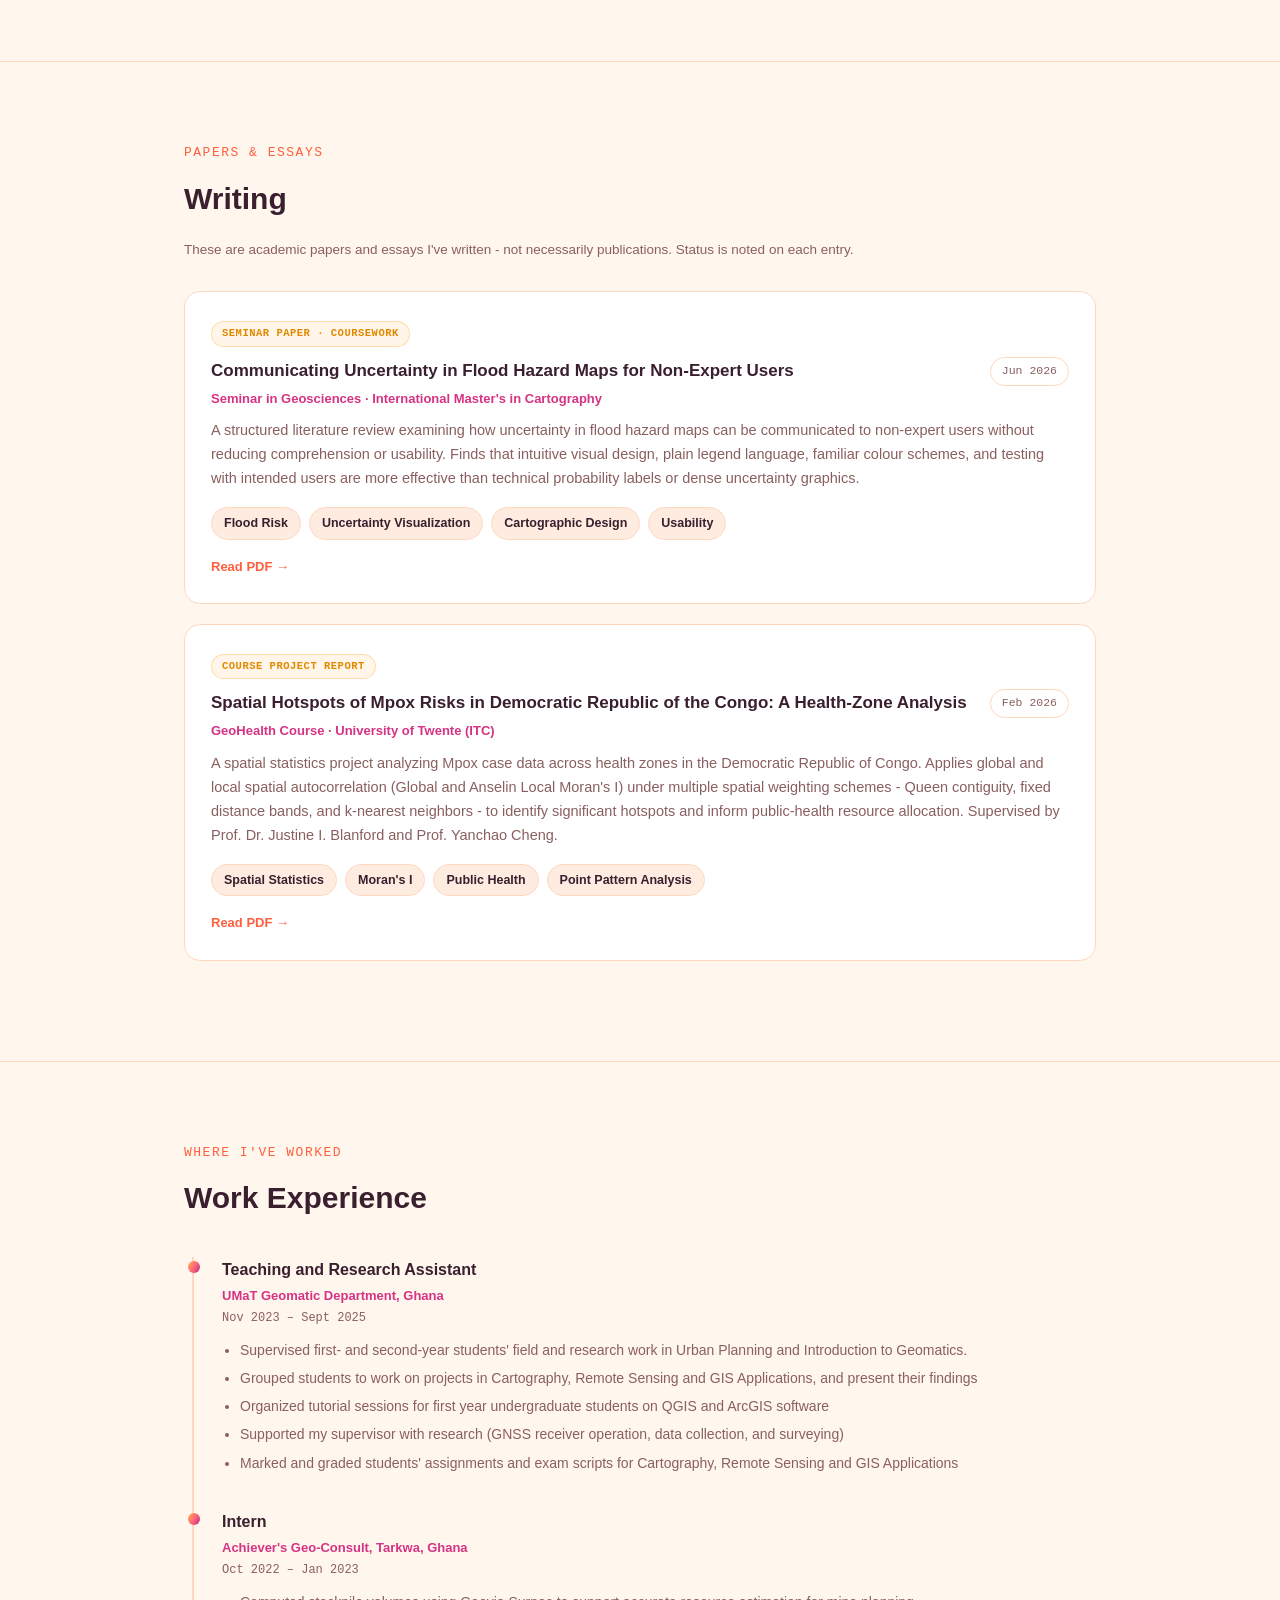
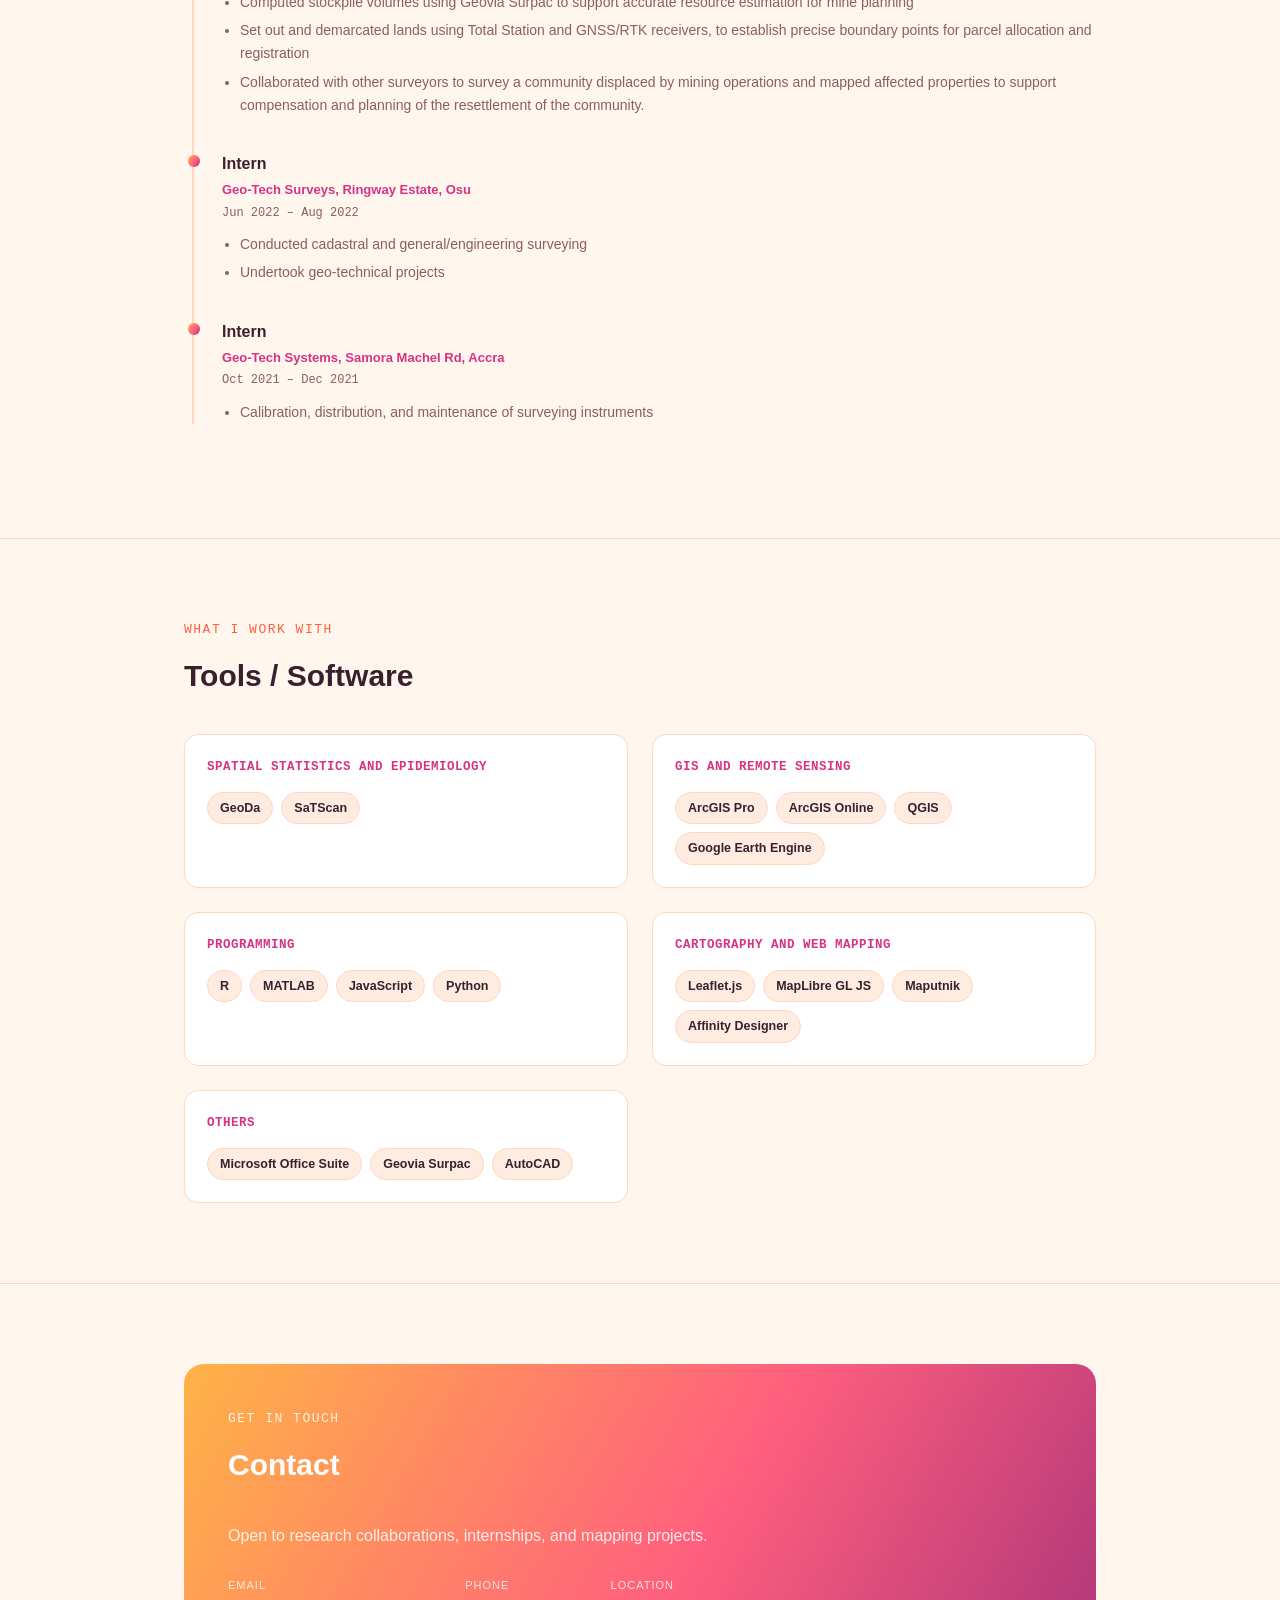
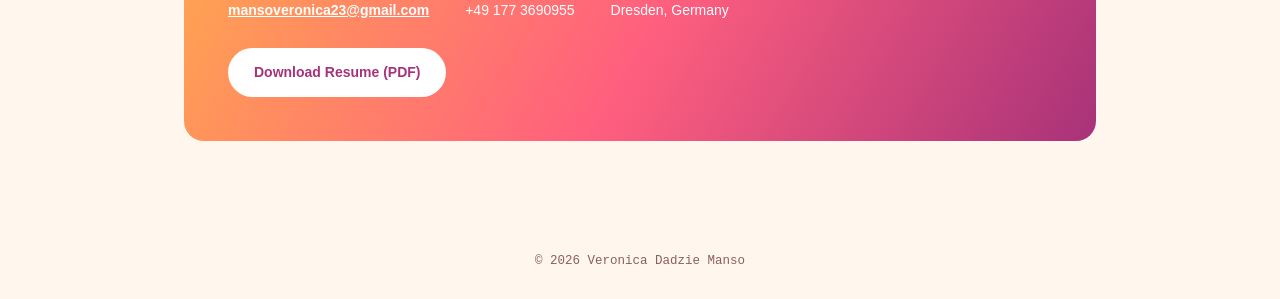
==== commit e3c8f333: "Update" ====
--- a/index.html
+++ b/index.html
@@ -3,9 +3,9 @@
 <head>
 <meta charset="UTF-8">
 <meta name="viewport" content="width=device-width, initial-scale=1.0">
-<title>Veronica Dadzie Manso - Geomatic Engineer, Cartographer, Geo-Health Analyst & Geospatial Data Scientist</title>
+<title>Veronica Dadzie Manso - Geomatic Engineer, Cartographer & Geospatial Data Scientist</title>
 <meta name="description" content="Portfolio of Veronica Dadzie Manso - Geomatic Engineer, Cartographer, and Geospatial Data Scientist.">
-<meta property="og:title" content="Veronica Dadzie Manso - Geomatic Engineer, Cartographer, Geo-Health Analyst & Geospatial Data Scientist">
+<meta property="og:title" content="Veronica Dadzie Manso - Geomatic Engineer, Cartographer & Geospatial Data Scientist">
 <meta property="og:description" content="Interactive portfolio featuring cartography, web mapping, and geo-health research projects.">
 <meta property="og:type" content="website">
 <meta property="og:url" content="https://veronicamanso.github.io/portfolio/">
@@ -63,10 +63,6 @@
     border-bottom:1px solid var(--border);
   }
   nav .wrap{display:flex;align-items:center;justify-content:space-between;padding-top:14px;padding-bottom:14px;}
-  .brand{font-family:var(--mono);font-weight:700;color:var(--heading);font-size:16px;}
-  .brand span{
-    color:var(--heading);
-  }
   .navlinks{display:flex;align-items:center;gap:26px;}
   .navlinks a{
     color:var(--text-dim);font-family:var(--sans);font-size:14px;font-weight:600;
@@ -95,6 +91,18 @@
     content:"";position:absolute;inset:0;z-index:-1;opacity:.14;
     background:var(--grad);filter:blur(60px);
   }
+  .hero-inner{display:flex;align-items:center;justify-content:space-between;gap:48px;flex-wrap:wrap;}
+  .hero-text{flex:1 1 420px;min-width:280px;}
+  .hero-photo-wrap{flex:0 0 auto;}
+  .hero-photo{
+    width:220px;height:220px;border-radius:50%;object-fit:cover;
+    border:3px solid var(--border);box-shadow:0 12px 34px -14px rgba(0,0,0,0.35);
+  }
+  @media (max-width:760px){
+    .hero-inner{flex-direction:column;text-align:center;}
+    .hero-photo{width:150px;height:150px;}
+    .btn-row{justify-content:center;}
+  }
   .eyebrow{
     font-family:var(--mono);color:var(--accent);font-size:13px;
     letter-spacing:1.5px;margin-bottom:16px;text-transform:uppercase;
@@ -130,6 +138,11 @@
     background:var(--card);border:1px solid var(--border);border-radius:16px;padding:30px;
   }
   .about-card p.lead{max-width:none;text-align:justify;}
+  .edu-label{
+    font-family:var(--mono);font-size:12.5px;color:var(--accent-2);letter-spacing:0.5px;
+    text-transform:uppercase;margin-bottom:10px;margin-top:22px;
+  }
+  .edu-label:first-child{margin-top:0;}
 
   .skill-groups{display:grid;grid-template-columns:1fr 1fr;gap:24px;}
   .skill-group{
@@ -236,14 +249,13 @@
 
 <nav>
   <div class="wrap">
-    <div class="brand">Veronica Dadzie <span>Manso</span></div>
     <div class="navlinks" id="navlinks">
       <a href="#about">About Me</a>
-      <a href="#skills">Skills</a>
+      <a href="#research">Research</a>
       <a href="#projects">Projects</a>
-      <a href="#research">Research</a>
       <a href="#writing">Writing</a>
-      <a href="#experience">Experience</a>
+      <a href="#experience">Work Experience</a>
+      <a href="#skills">Tools / Software</a>
       <a href="#contact">Contact</a>
     </div>
     <div class="nav-right">
@@ -255,15 +267,22 @@
 
 <header class="hero" id="hero">
   <div class="wrap">
-    <div class="eyebrow">Geomatic Engineer · Cartographer · Geo-Health Analyst · Geospatial Data Scientist</div>
-    <h1 class="name">Veronica Dadzie Manso</h1>
-    <p class="tagline">
-      I'm a geospatial researcher dedicated to building a more livable planet by bridging advanced spatial
-      analysis with human-centered cartography.
-    </p>
-    <div class="btn-row">
-      <a class="btn" href="#projects">View My Projects</a>
-      <a class="btn secondary" href="CV, Veronica Dadzie Manso.pdf" download>Download Resume</a>
+    <div class="hero-inner">
+      <div class="hero-photo-wrap">
+        <img class="hero-photo" src="images/veronica-headshot.jpg" alt="Veronica Dadzie Manso">
+      </div>
+      <div class="hero-text">
+        <div class="eyebrow">Geomatic Engineer · Cartographer · Geospatial Data Scientist</div>
+        <h1 class="name">Veronica Dadzie Manso</h1>
+        <p class="tagline">
+          I'm a geospatial researcher dedicated to building a more livable planet by bridging advanced spatial
+          analysis with human-centered cartography.
+        </p>
+        <div class="btn-row">
+          <a class="btn" href="#projects">View My Projects</a>
+          <a class="btn secondary" href="CV, Veronica Dadzie Manso.pdf" download>Download Resume</a>
+        </div>
+      </div>
     </div>
   </div>
 </header>
@@ -292,35 +311,105 @@
           and MapLibre GL JS.
         </p>
       </div>
+      <div class="about-card">
+        <div class="edu-label">Education</div>
+        <p class="lead" style="color:var(--text);">Erasmus Mundus Joint Master's in Cartography - TU Munich, TU Wien, TU Dresden, and the University of Twente</p>
+        <p class="lead" style="color:var(--text);margin-top:8px;">BSc Geomatic Engineering - University of Mines and Technology (UMaT), Ghana</p>
+        <div class="edu-label">Research Areas</div>
+        <p class="lead" style="color:var(--text);">Geo-visualization, Cartography, Remote Sensing and GIS Applications, Big Geospatial Data, Geo-Health</p>
+      </div>
     </div>
   </div>
 </section>
 
-<section id="skills">
-  <div class="wrap">
-    <div class="section-tag">What I work with</div>
-    <h2>Skills</h2>
-    <div class="skill-groups">
-      <div class="skill-group">
-        <h3>Cartography</h3>
-        <div class="tags"><span class="tag">Geovisualization</span><span class="tag">Cartographic Design</span><span class="tag">Map Symbology</span><span class="tag">Spatial Data Storytelling</span></div>
-      </div>
-      <div class="skill-group">
-        <h3>Programming & Analysis</h3>
-        <div class="tags"><span class="tag">Python</span><span class="tag">R</span><span class="tag">MATLAB</span><span class="tag">JavaScript</span></div>
-      </div>
-      <div class="skill-group">
-        <h3>GIS & Remote Sensing</h3>
-        <div class="tags"><span class="tag">ArcGIS Pro</span><span class="tag">QGIS</span><span class="tag">SatScan</span><span class="tag">GeoDa</span><span class="tag">Geovia Surpac</span></div>
-      </div>
-      <div class="skill-group">
-        <h3>Web Mapping</h3>
-        <div class="tags"><span class="tag">Leaflet.js</span><span class="tag">MapLibre GL JS</span><span class="tag">Maputnik</span><span class="tag">HTML/CSS</span><span class="tag">SVG</span></div>
-      </div>
-      <div class="skill-group">
-        <h3>Design & Office</h3>
-        <div class="tags"><span class="tag">AutoCAD</span><span class="tag">Affinity Designer</span><span class="tag">MS Office</span></div>
-      </div>
+<section id="research">
+  <div class="wrap">
+    <div class="section-tag">Academic research</div>
+    <h2>Research Experience</h2>
+
+    <div class="card">
+      <div class="card-top">
+        <div>
+          <div class="card-title">Evaluating OCHA Humanitarian Icons under a Natural Disaster Frame: Interpretation, Perceived Icon Characteristics, and User Priorities</div>
+          <div class="card-sub">Manuscript in Preparation for Peer-Reviewed Submission (Co-author)</div>
+        </div>
+        <div class="card-date">May 2026 – Jul 2026</div>
+      </div>
+      <div class="card-desc">
+        <ul style="padding-left:18px;">
+          <li>Analyzed icon-interpretation responses from 70 participants, providing the study's accuracy data, and authored the Participants section of the manuscript</li>
+          <li>Shelter, prioritized by 88.6% of participants, was correctly recognized by only 57%, revealing a gap between icon importance and recognizability</li>
+          <li>Perceived semantic distance was identified as the strongest predictor of correct interpretation across all 15 icons tested, exceeding the effects of visual simplicity and user expertise</li>
+        </ul>
+      </div>
+      <div class="tags"><span class="tag">Icon Design</span><span class="tag">Symbol Legibility</span><span class="tag">User Study</span><span class="tag">Humanitarian Cartography</span></div>
+    </div>
+
+    <div class="card">
+      <div class="card-top">
+        <div>
+          <div class="card-title">Spatial Hotspots of Mpox Risks in Democratic Republic of the Congo: A Health-Zone Analysis</div>
+          <div class="card-sub">Geo-Health Project (Supervisor: Prof Justine Blanford and Prof Yanchao Cheng)</div>
+        </div>
+        <div class="card-date">Oct 2025 – Feb 2026</div>
+      </div>
+      <ul style="padding-left:18px;">
+        <li>Applied five spatial-weighting methods (Queen contiguity, fixed distance band, k-nearest neighbors) to map Mpox risk across 200 health zones in the DR Congo</li>
+        <li>Found significant positive spatial autocorrelation (p &lt; 0.001) across all five methods, with k = 4 nearest neighbors (I = 0.259, z = 5.86) yielding the highest result</li>
+        <li>Findings supported prioritizing surveillance and diagnostic resources in Sankuru, Tshuapa, Sud-Kivu, and Maniema provinces, based on persistent hotspots identified across all methods</li>
+      </ul>
+      <div class="tags"><span class="tag">Hotspots Analysis</span><span class="tag">Spatial autocorrelation</span><span class="tag">epidemiology</span></div>
+    </div>
+
+    <div class="card">
+      <div class="card-top">
+        <div>
+          <div class="card-title">Complex-valued Convolutional Neural Network for Land-Cover Classification</div>
+          <div class="card-sub">Big Geospatial Data Project · Supervisor: Dr. Kwasi Nyako Poku-Agyemang</div>
+        </div>
+        <div class="card-date">Oct 2025 – Feb 2026</div>
+      </div>
+      <div class="card-desc">
+        <ul style="padding-left:18px;">
+          <li>Contributed to automated land-cover classification of agricultural land into 15 classes using SAR data, comparing Complex-valued CNN (CV - CNN) and Real-valued CNN (RV - CNN) approaches</li>
+          <li>CV-CNN attained 93.21% accuracy compared to 92.14% for RV - CNN (Cohen's κ = 0.942 vs. 0.928), with the largest gain observed for crops such as rapeseed (+18.83% in F1-score)</li>
+        </ul>
+      </div>
+      <div class="tags"><span class="tag">SAR</span><span class="tag">Deep Learning</span><span class="tag">Python</span></div>
+    </div>
+
+    <div class="card">
+      <div class="card-top">
+        <div>
+          <div class="card-title">Data Quality Assessment of Geodetic Observations</div>
+          <div class="card-sub">Undergraduate Thesis · Supervisor: Prof. Yao Yevenyo Ziggah</div>
+        </div>
+        <div class="card-date">Jan – Aug 2023</div>
+      </div>
+      <div class="card-desc">
+        <ul style="padding-left:18px;">
+          <li>Performed data validation (outlier detection) on geodetic observations using threshold values of robust estimation methods such as Danish, Thompson Tau and RANSAC using MATLAB.</li>
+          <li>All the robust estimation methods can detect and handle outliers in the observations with satisfactory accuracy levels. Nevertheless, the Random Sample Consensus (RANSAC) algorithm conceded the greatest number of outliers.</li>
+        </ul>
+      </div>
+      <div class="tags"><span class="tag">Statistics</span><span class="tag">Robust Estimation Methods</span><span class="tag">Data Validation</span></div>
+    </div>
+
+    <div class="card">
+      <div class="card-top">
+        <div>
+          <div class="card-title">Land Use Land Cover Change - Tarkwa-Nsuaem District, Ghana</div>
+          <div class="card-sub">Urban Planning Project · Supervisor: Dr. Michael Aduah</div>
+        </div>
+        <div class="card-date">Mar – Apr 2023</div>
+      </div>
+      <div class="card-desc">
+        <ul style="padding-left:18px;">
+          <li>The research captured the Land Use and Land Cover (LULC) changes in some areas in Tarkwa-Nsuaem District.</li>
+          <li>The research predicted a ten-year LULC analysis for the selected areas.</li>
+        </ul>
+      </div>
+      <div class="tags"><span class="tag">Remote Sensing</span><span class="tag">LULC</span><span class="tag">Spatial Analysis</span></div>
     </div>
   </div>
 </section>
@@ -335,6 +424,7 @@
       <button class="filter-btn" data-filter="software">Web Mapping</button>
       <button class="filter-btn" data-filter="design">Static and Thematic Maps</button>
       <button class="filter-btn" data-filter="storymap">GeoStorytelling</button>
+      <button class="filter-btn" data-filter="dashboard">Dashboard</button>
     </div>
 
     <div class="card" data-cat="software">
@@ -356,7 +446,7 @@
       </div>
       <div class="tags">
         <span class="tag">JavaScript</span><span class="tag">Leaflet.js</span><span class="tag">MapLibre GL JS</span>
-        <span class="tag">SVG</span><span class="tag">Responsive CSS</span>
+        <span class="tag">Responsiveness</span><span class="tag">Maputnik</span>
       </div>
       <div class="card-links"><a class="card-link" href="projects/webmapping/index.html">View Project →</a></div>
       <div class="page-list">
@@ -505,7 +595,7 @@
       </div>
       <img class="card-thumb" src="Story_Map/Storymap_Lake_Bosomtwe%20of%20Ghana.png" alt="The Lake Volta of Ghana storymap introduction">
       <div class="card-desc">
-        In 1965, the Akosombo Dam brought power to a newly independent Ghana, but it came at a massive cost. To build the dam — which still supplies about 85% of the country's electricity today — the government flooded the homes and histories of nearly 80,000 citizens across 700 villages. Built in GeoNode (WeMap), this interactive Geostory explores the ongoing tension between national development and environmental justice. By combining three immersive maps, a community carousel, and narrative text, it works as spatial data journalism to document what these communities sacrificed and the climate threats they still face today
+        In 1965, the Akosombo Dam brought power to a newly independent Ghana, but it came at a massive cost. To build the dam - which still supplies about 85% of the country's electricity today - the government flooded the homes and histories of nearly 80,000 citizens across 700 villages. Built in GeoNode (WeMap), this interactive Geostory explores the ongoing tension between national development and environmental justice. By combining three immersive maps, a community carousel, and narrative text, it works as spatial data journalism to document what these communities sacrificed and the climate threats they still face today
       </div>
       <div class="tags">
         <span class="tag">Storytelling</span><span class="tag">Cartography</span><span class="tag">Flooding</span>
@@ -514,98 +604,31 @@
       <div class="card-links"><a class="card-link" href="https://jmnode.geocentive.at:7443/catalogue/uuid/ed5275c1-e5e0-48e6-8e2f-f4250c06f9cd" target="_blank" rel="noopener">View the interactive GeoStory →</a></div>
     </div>
 
-  </div>
-</section>
-
-<section id="research">
-  <div class="wrap">
-    <div class="section-tag">Academic research</div>
-    <h2>Research Experience</h2>
-
-    <div class="card">
-      <div class="card-top">
-        <div>
-          <div class="card-title">Evaluating OCHA Humanitarian Icons under a Natural Disaster Frame: Interpretation, Perceived Icon Characteristics, and User Priorities</div>
-          <div class="card-sub">Manuscript in Preparation for Peer-Reviewed Submission (Co-author)</div>
-        </div>
-        <div class="card-date">May 2026 – Jul 2026</div>
-      </div>
-      <div class="card-desc">
-        <ul style="padding-left:18px;">
-          <li>Analyzed icon-interpretation responses from 70 participants, providing the study's accuracy data, and authored the Participants section of the manuscript</li>
-          <li>Shelter, prioritized by 88.6% of participants, was correctly recognized by only 57%, revealing a gap between icon importance and recognizability</li>
-          <li>Perceived semantic distance was identified as the strongest predictor of correct interpretation across all 15 icons tested, exceeding the effects of visual simplicity and user expertise</li>
-        </ul>
-      </div>
-      <div class="tags"><span class="tag">Icon Design</span><span class="tag">Symbol Legibility</span><span class="tag">User Study</span><span class="tag">Humanitarian Cartography</span></div>
-    </div>
-
-    <div class="card">
-      <div class="card-top">
-        <div>
-          <div class="card-title">Spatial Hotspots of Mpox Risks in Democratic Republic of the Congo: A Health-Zone Analysis</div>
-          <div class="card-sub">Geo-Health Project (Supervisor: Prof Justine Blanford and Prof Yanchao Cheng)</div>
-        </div>
-        <div class="card-date">Oct 2025 – Feb 2026</div>
-      </div>
-      <ul style="padding-left:18px;">
-        <li>Applied five spatial-weighting methods (Queen contiguity, fixed distance band, k-nearest neighbors) to map Mpox risk across 200 health zones in the DR Congo</li>
-        <li>Found significant positive spatial autocorrelation (p &lt; 0.001) across all five methods, with k = 4 nearest neighbors (I = 0.259, z = 5.86) yielding the highest result</li>
-        <li>Findings supported prioritizing surveillance and diagnostic resources in Sankuru, Tshuapa, Sud-Kivu, and Maniema provinces, based on persistent hotspots identified across all methods</li>
-      </ul>
-      <div class="tags"><span class="tag">Hotspots Analysis</span><span class="tag">Spatial autocorrelation</span><span class="tag">epidemiology</span></div>
-    </div>
-
-    <div class="card">
-      <div class="card-top">
-        <div>
-          <div class="card-title">Complex-valued Convolutional Neural Network for Land-Cover Classification</div>
-          <div class="card-sub">Big Geospatial Data Project · Supervisor: Dr. Kwasi Nyako Poku-Agyemang</div>
-        </div>
-        <div class="card-date">Oct 2025 – Feb 2026</div>
-      </div>
-      <div class="card-desc">
-        <ul style="padding-left:18px;">
-          <li>Contributed to automated land-cover classification of agricultural land into 15 classes using SAR data, comparing Complex-valued CNN (CV - CNN) and Real-valued CNN (RV - CNN) approaches</li>
-          <li>CV-CNN attained 93.21% accuracy compared to 92.14% for RV - CNN (Cohen's κ = 0.942 vs. 0.928), with the largest gain observed for crops such as rapeseed (+18.83% in F1-score)</li>
-        </ul>
-      </div>
-      <div class="tags"><span class="tag">SAR</span><span class="tag">Deep Learning</span><span class="tag">Python</span></div>
-    </div>
-
-    <div class="card">
-      <div class="card-top">
-        <div>
-          <div class="card-title">Data Quality Assessment of Geodetic Observations</div>
-          <div class="card-sub">Undergraduate Thesis · Supervisor: Prof. Yao Yevenyo Ziggah</div>
-        </div>
-        <div class="card-date">Jan – Aug 2023</div>
-      </div>
-      <div class="card-desc">
-        <ul style="padding-left:18px;">
-          <li>Performed data validation (outlier detection) on geodetic observations using threshold values of robust estimation methods such as Danish, Thompson Tau and RANSAC using MATLAB.</li>
-          <li>All the robust estimation methods can detect and handle outliers in the observations with satisfactory accuracy levels. Nevertheless, the Random Sample Consensus (RANSAC) algorithm conceded the greatest number of outliers.</li>
-        </ul>
-      </div>
-      <div class="tags"><span class="tag">Statistics</span><span class="tag">Robust Estimation Methods</span><span class="tag">Data Validation</span></div>
-    </div>
-
-    <div class="card">
-      <div class="card-top">
-        <div>
-          <div class="card-title">Land Use Land Cover Change - Tarkwa-Nsuaem District, Ghana</div>
-          <div class="card-sub">Urban Planning Project · Supervisor: Dr. Michael Aduah</div>
-        </div>
-        <div class="card-date">Mar – Apr 2023</div>
-      </div>
-      <div class="card-desc">
-        <ul style="padding-left:18px;">
-          <li>The research captured the Land Use and Land Cover (LULC) changes in some areas in Tarkwa-Nsuaem District.</li>
-          <li>The research predicted a ten-year LULC analysis for the selected areas.</li>
-        </ul>
-      </div>
-      <div class="tags"><span class="tag">Remote Sensing</span><span class="tag">LULC</span><span class="tag">Spatial Analysis</span></div>
-    </div>
+    <div class="card" data-cat="dashboard">
+      <div class="card-top">
+        <div>
+          <div class="card-title">Kenya Protected and Conserved Areas Dashboard</div>
+          <div class="card-sub">RCMRD Project</div>
+        </div>
+        <div class="card-date">Jul 2026</div>
+      </div>
+      <img class="card-thumb" src="projects/webmapping/kenya-pca-dashboard-screenshot.png" alt="Kenya Protected and Conserved Areas Dashboard showing map, indicators, and charts">
+      <div class="card-desc">
+        This dashboard maps Kenya's Protected and Conserved Areas (PCAs).
+        It draws on the RCoE Geoportal's Kenya Biodiversity dataset. The dashboard combines an interactive map,
+        summary indicators, and dynamic charts. It reports 352 PCAs with mapped boundaries, covering 80.7k square
+        kilometres in total. It also tracks 23 point-located PCAs. A pie chart breaks down IUCN designation
+        categories. A bar chart compares national and international designation types. A country filter and
+        searchable PCA list drive cross-filtering. Selections update the charts, indicators, and map view in real
+        time. A sortable table ranks the ten largest PCAs by GIS area.
+      </div>
+      <div class="tags">
+        <span class="tag">ArcGIS Online</span><span class="tag">Dashboard Design</span>
+        <span class="tag">Biodiversity Mapping</span><span class="tag">Data Visualization</span>
+      </div>
+      <div class="card-links"><a class="card-link" href="https://www.arcgis.com/apps/dashboards/afea007813c140b5903a1815064a605f" target="_blank" rel="noopener">View Live Dashboard →</a></div>
+    </div>
+
   </div>
 </section>
 
@@ -667,7 +690,7 @@
 <section id="experience">
   <div class="wrap">
     <div class="section-tag">Where I've worked</div>
-    <h2>Experience</h2>
+    <h2>Work Experience</h2>
     <div class="timeline">
       <div class="tl-item">
         <div class="tl-role">Teaching and Research Assistant</div>
@@ -712,6 +735,35 @@
   </div>
 </section>
 
+<section id="skills">
+  <div class="wrap">
+    <div class="section-tag">What I work with</div>
+    <h2>Tools / Software</h2>
+    <div class="skill-groups">
+      <div class="skill-group">
+        <h3>Spatial Statistics and Epidemiology</h3>
+        <div class="tags"><span class="tag">GeoDa</span><span class="tag">SaTScan</span></div>
+      </div>
+      <div class="skill-group">
+        <h3>GIS and Remote Sensing</h3>
+        <div class="tags"><span class="tag">ArcGIS Pro</span><span class="tag">ArcGIS Online</span><span class="tag">QGIS</span><span class="tag">Google Earth Engine</span></div>
+      </div>
+      <div class="skill-group">
+        <h3>Programming</h3>
+        <div class="tags"><span class="tag">R</span><span class="tag">MATLAB</span><span class="tag">JavaScript</span><span class="tag">Python</span></div>
+      </div>
+      <div class="skill-group">
+        <h3>Cartography and Web Mapping</h3>
+        <div class="tags"><span class="tag">Leaflet.js</span><span class="tag">MapLibre GL JS</span><span class="tag">Maputnik</span><span class="tag">Affinity Designer</span></div>
+      </div>
+      <div class="skill-group">
+        <h3>Others</h3>
+        <div class="tags"><span class="tag">Microsoft Office Suite</span><span class="tag">Geovia Surpac</span><span class="tag">AutoCAD</span></div>
+      </div>
+    </div>
+  </div>
+</section>
+
 <section id="contact">
   <div class="wrap">
     <div class="contact-card">
@@ -727,7 +779,6 @@
     </div>
   </div>
 </section>
-
 <footer class="site-footer">
   <div class="wrap">
     <div class="foot-note">© 2026 Veronica Dadzie Manso</div>
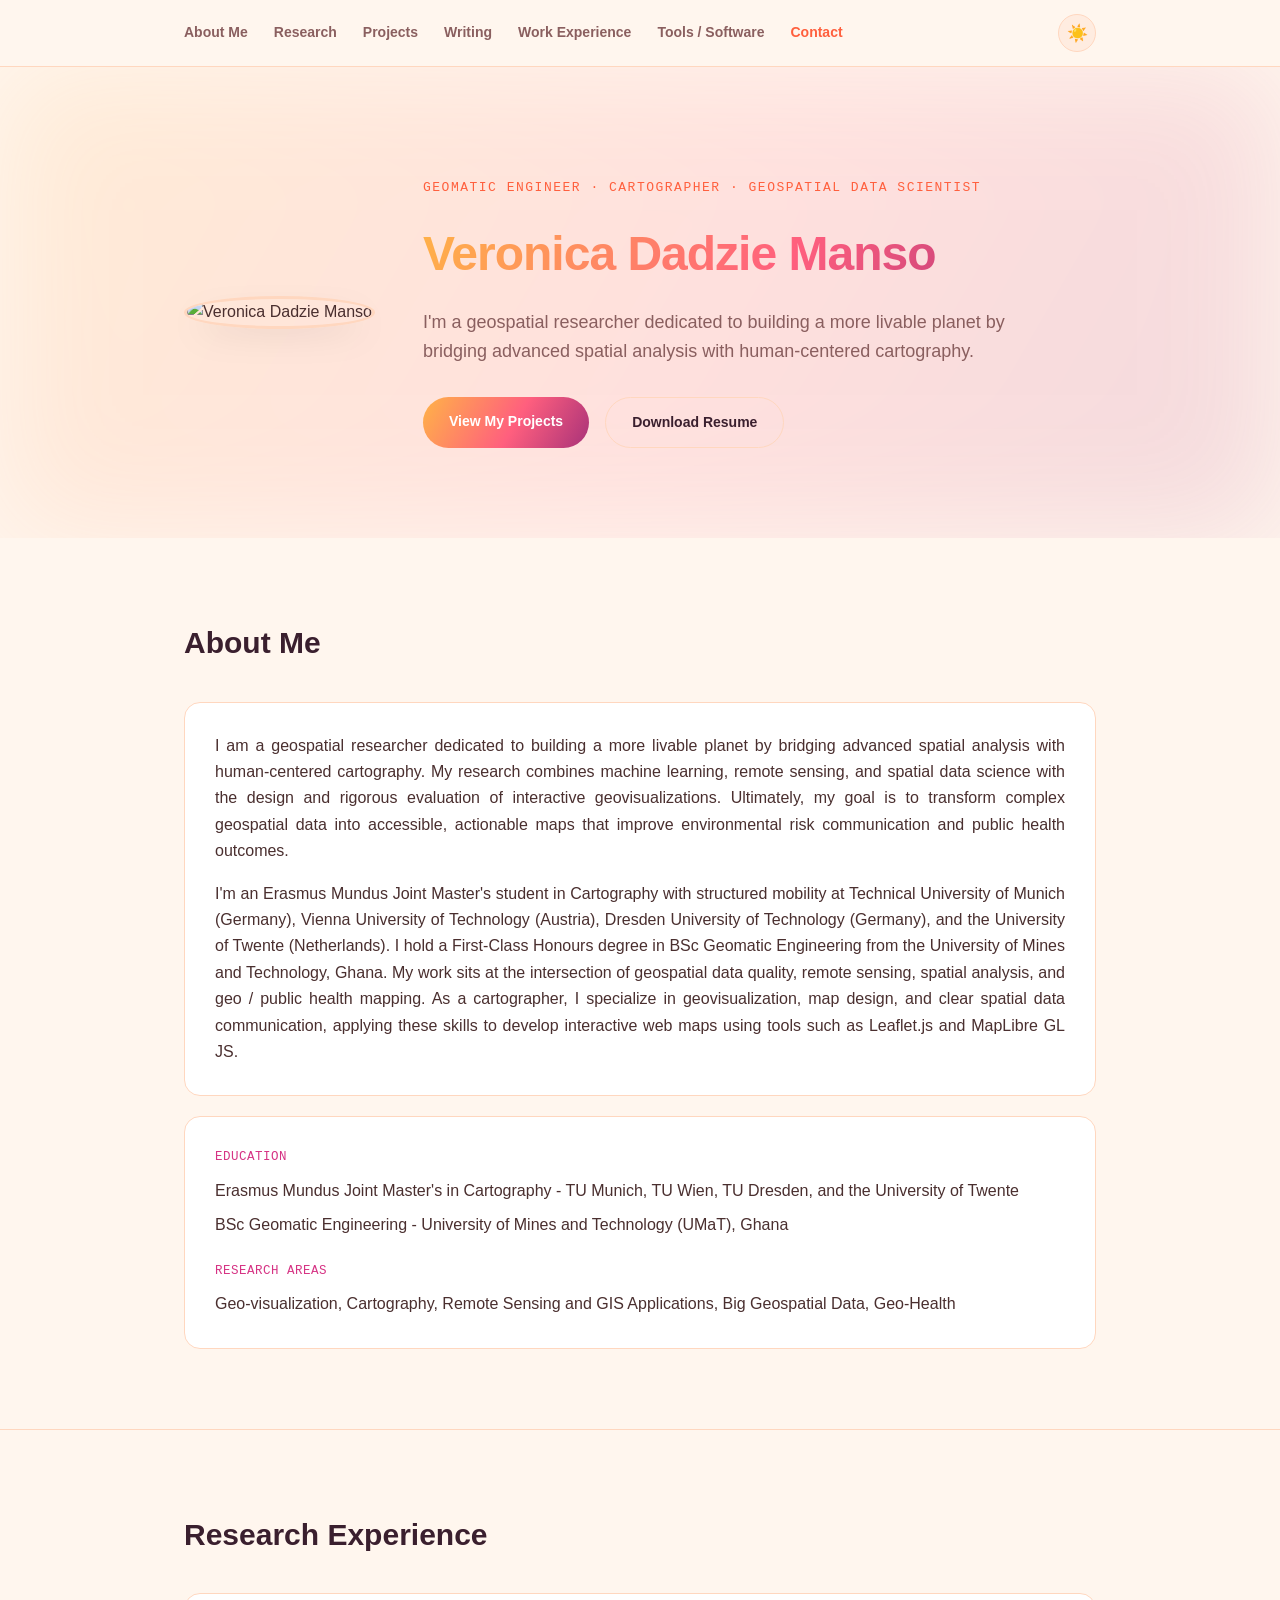
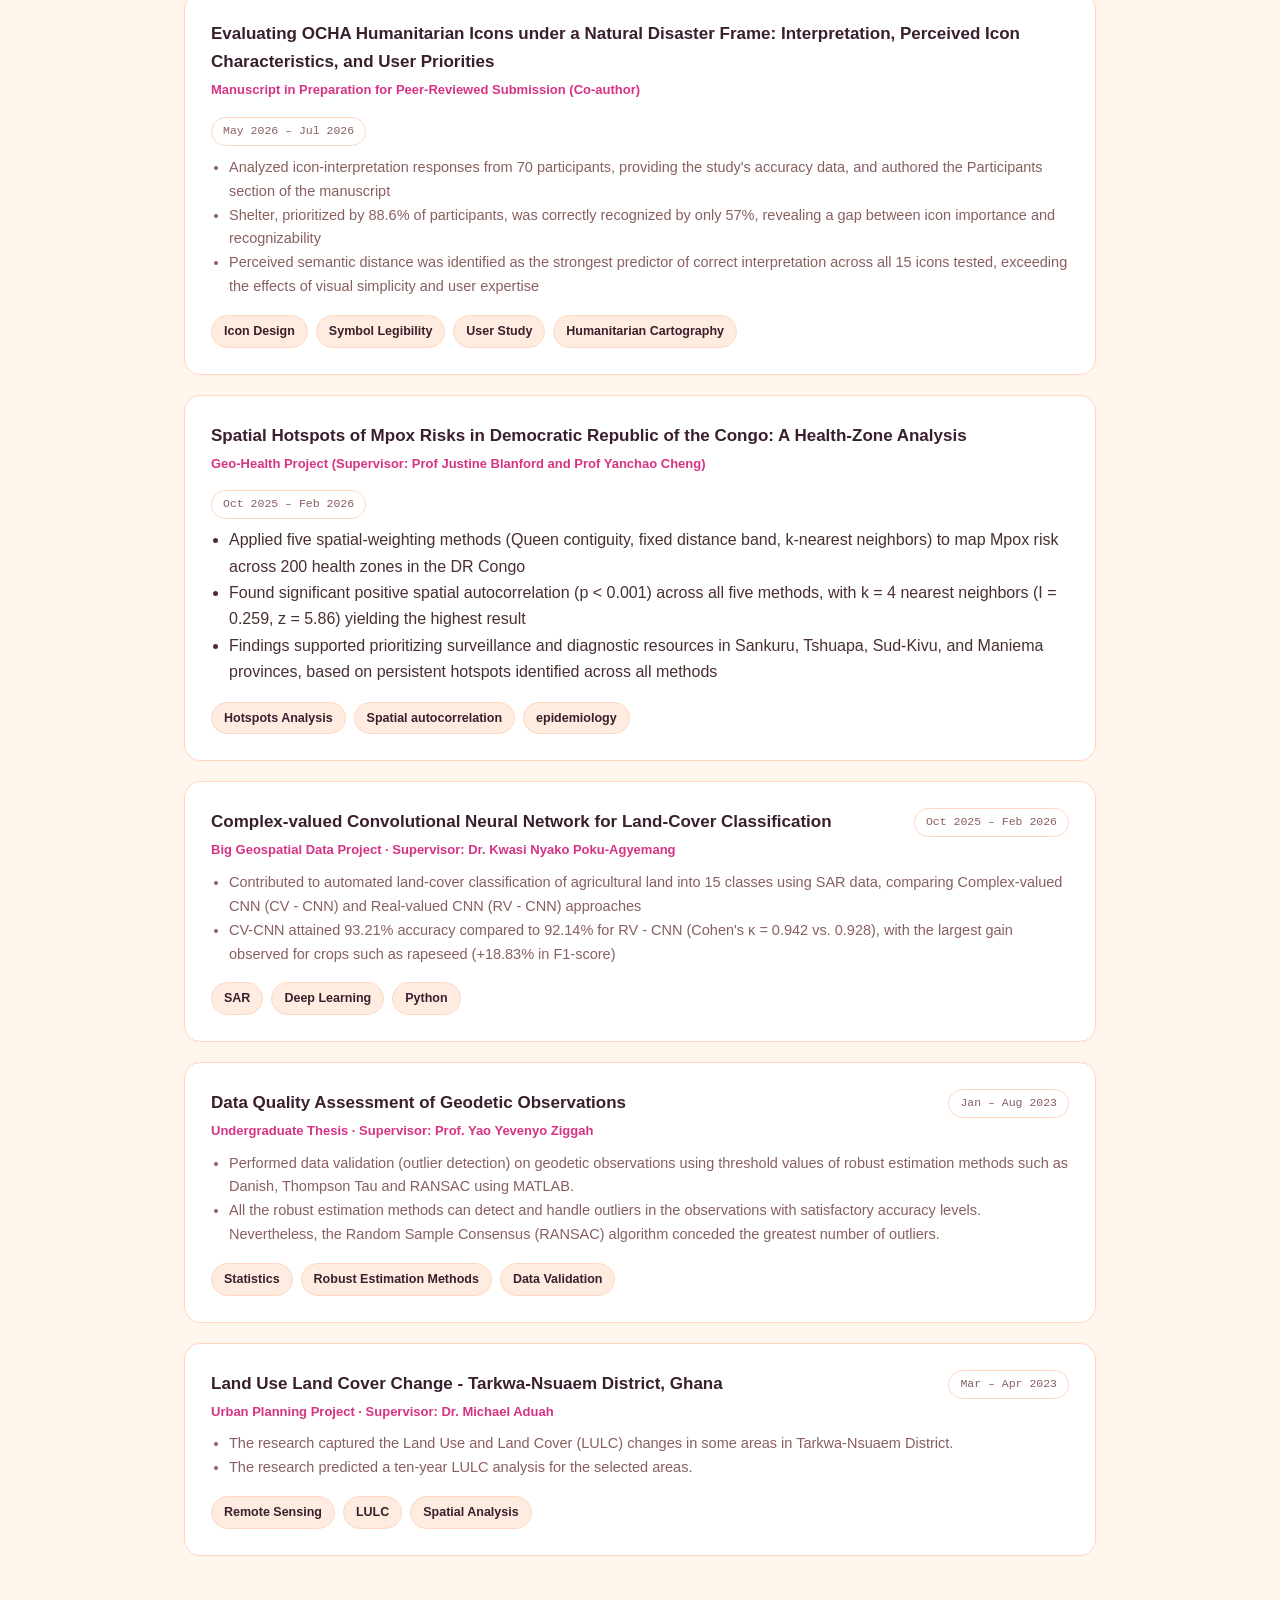
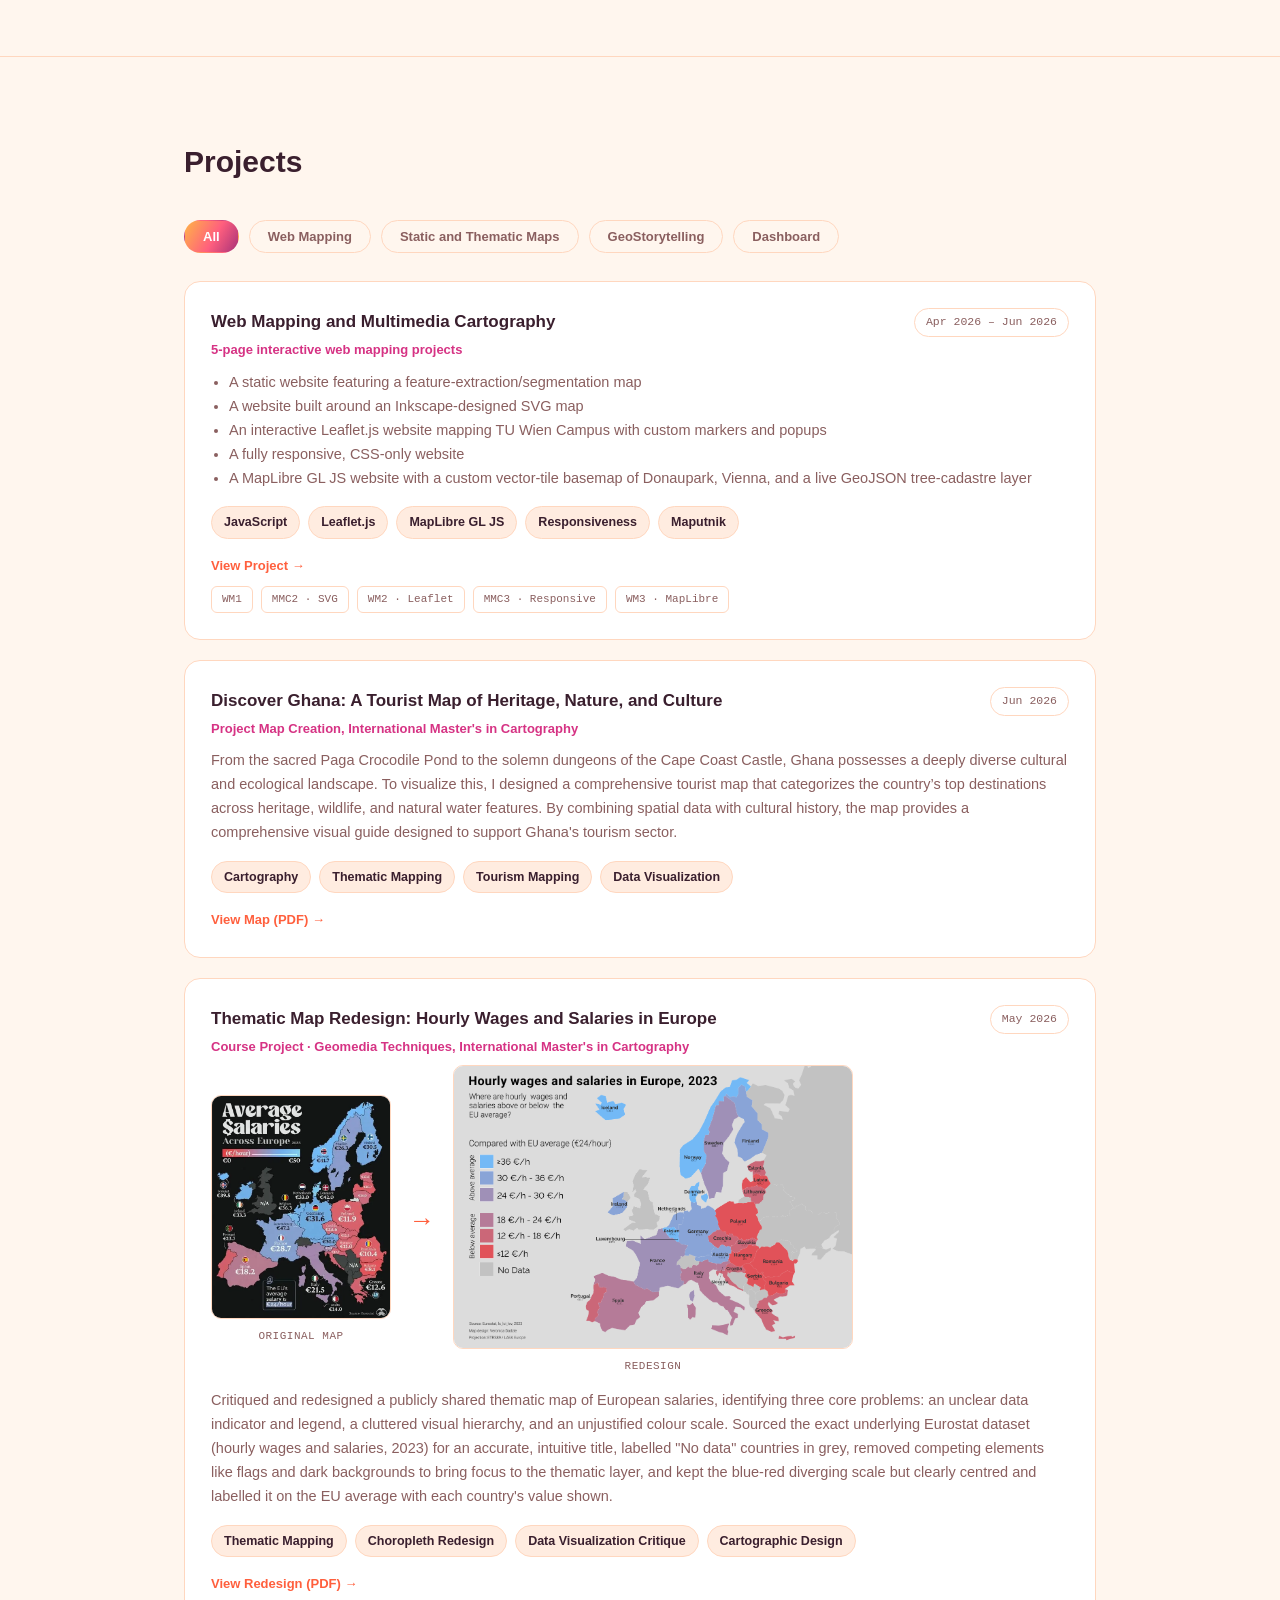
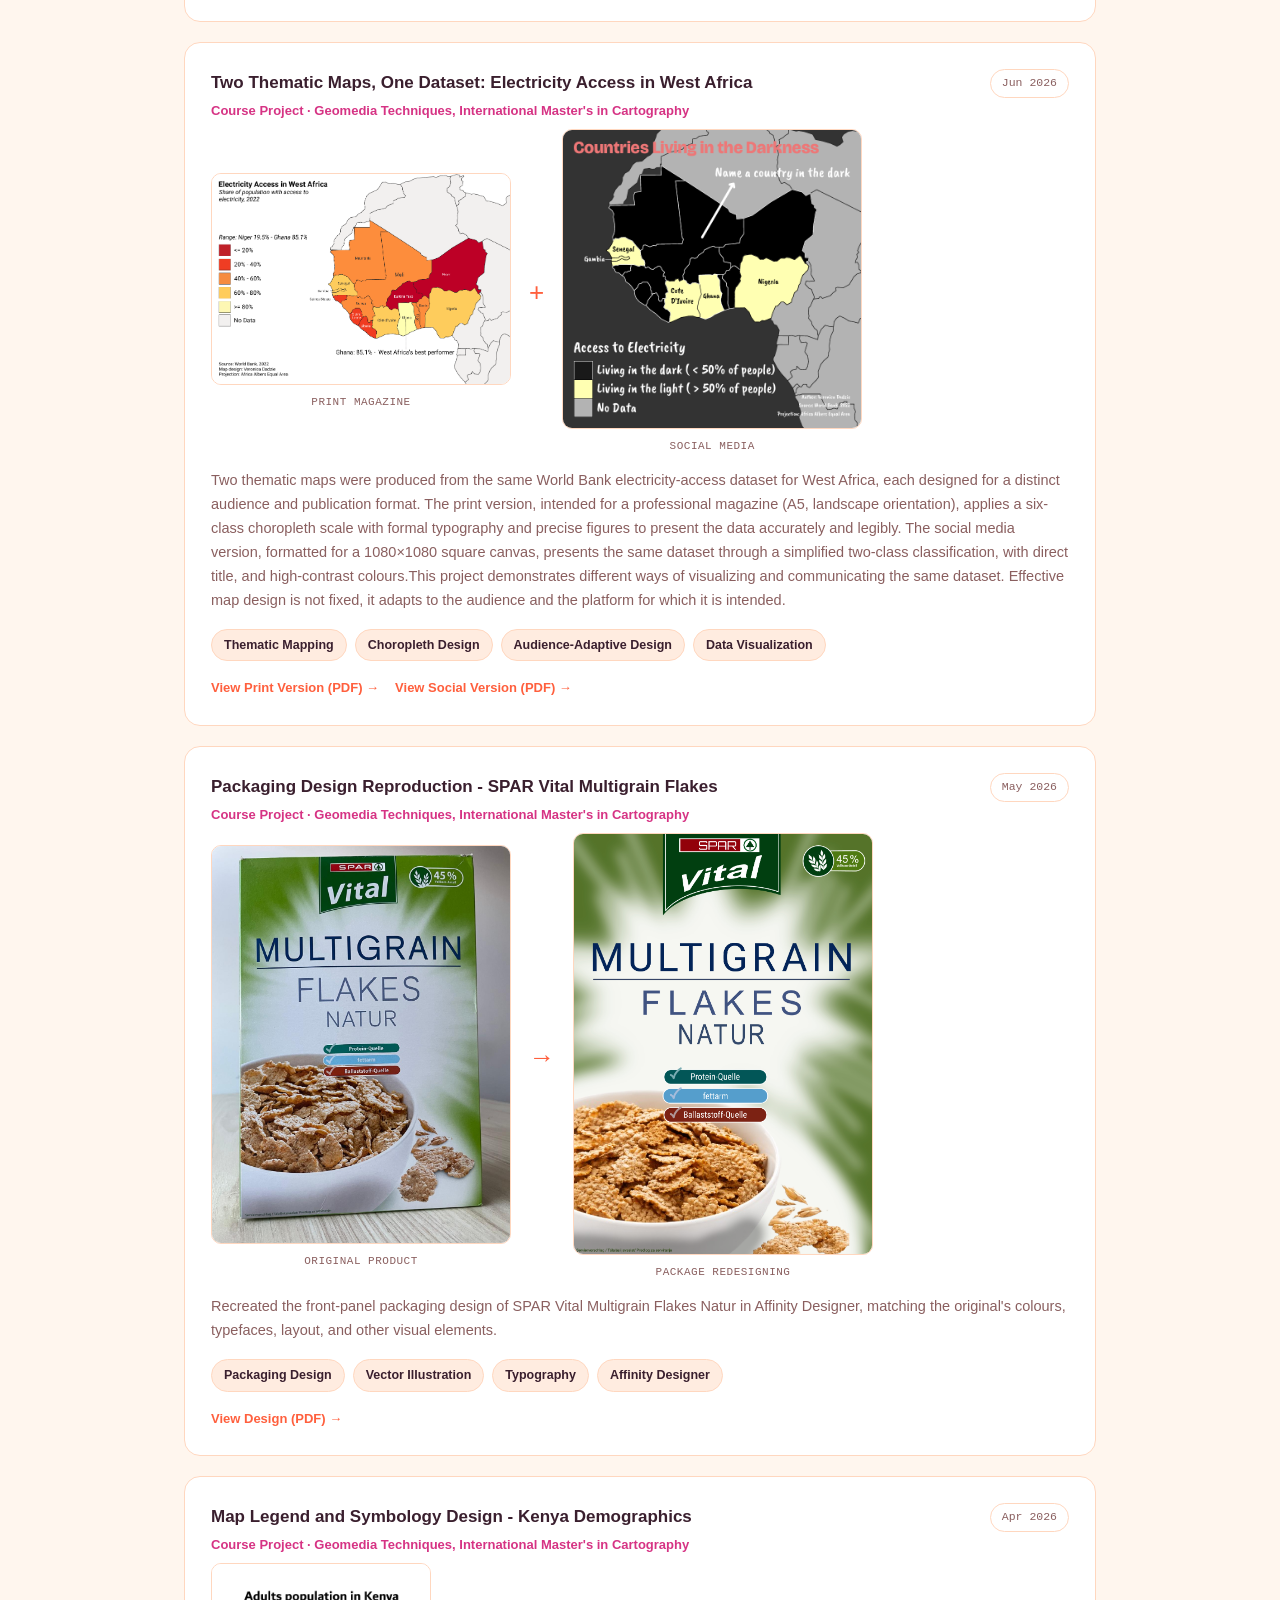
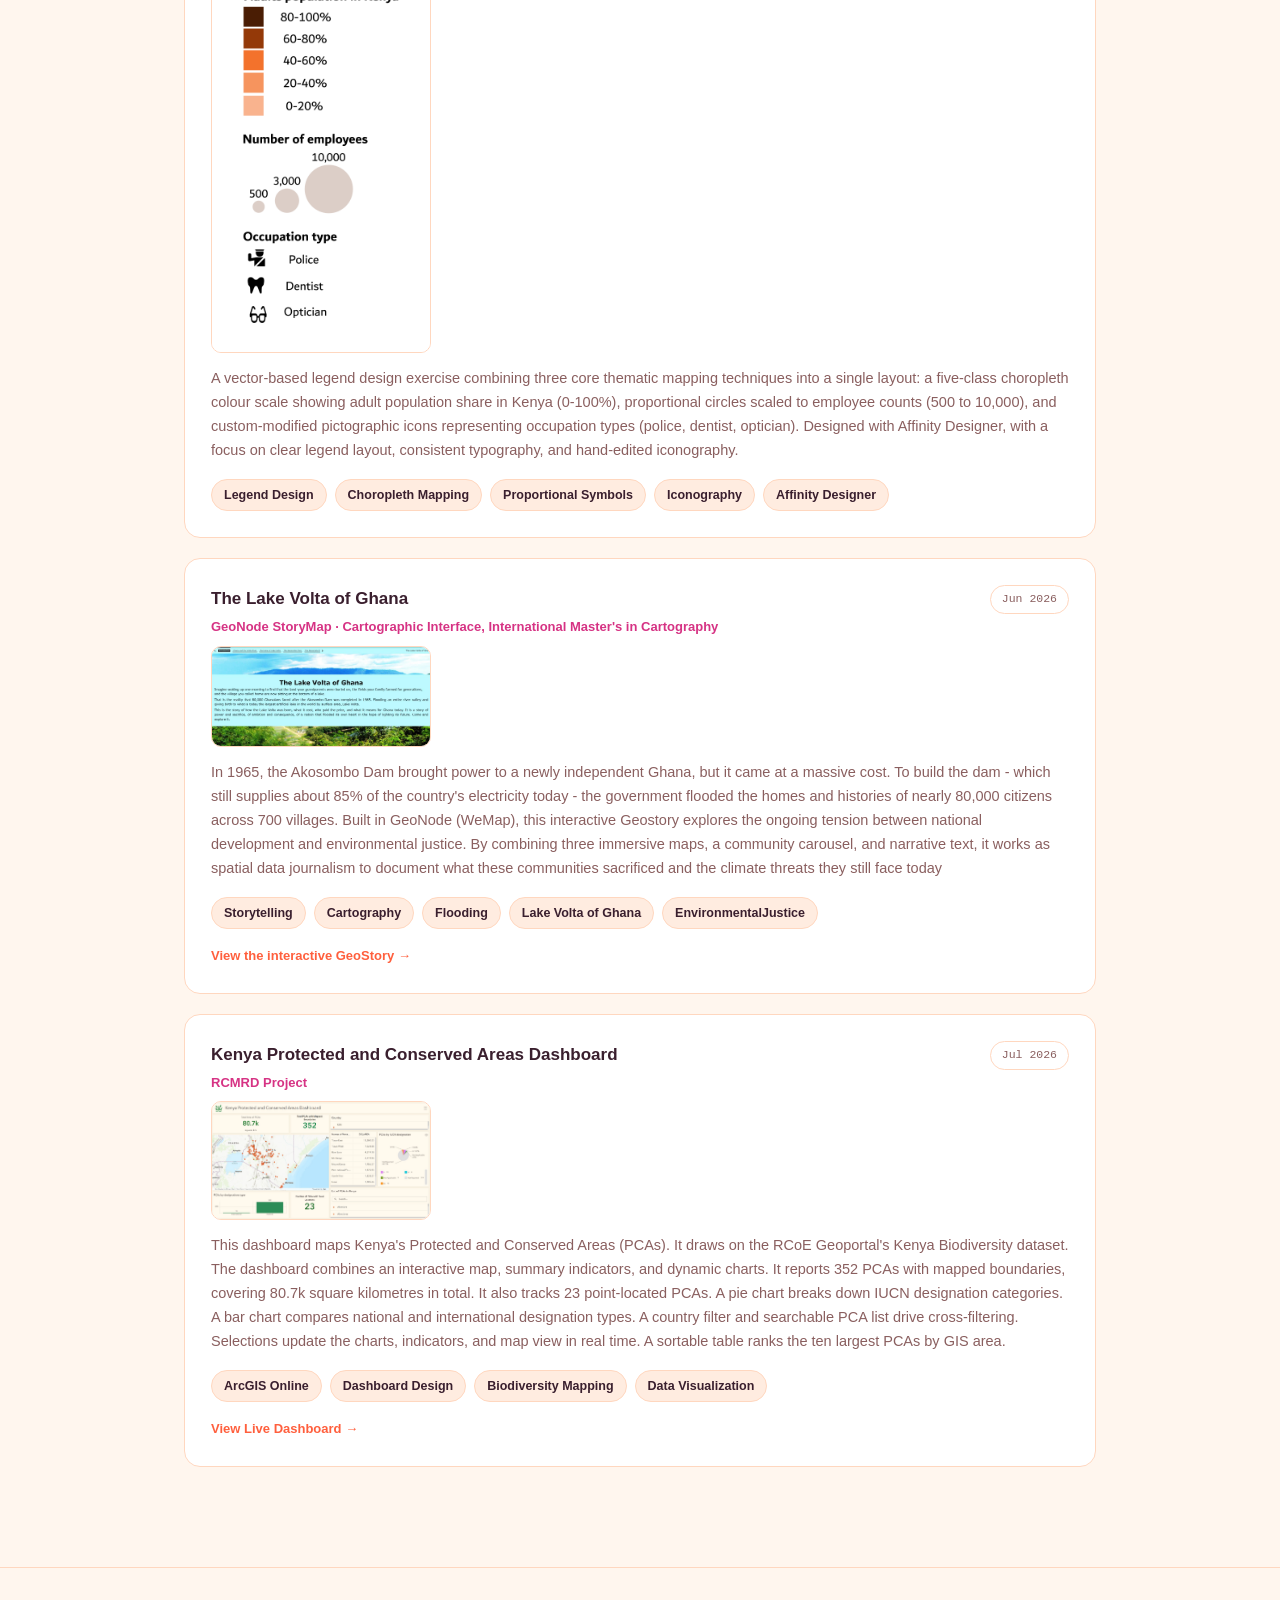
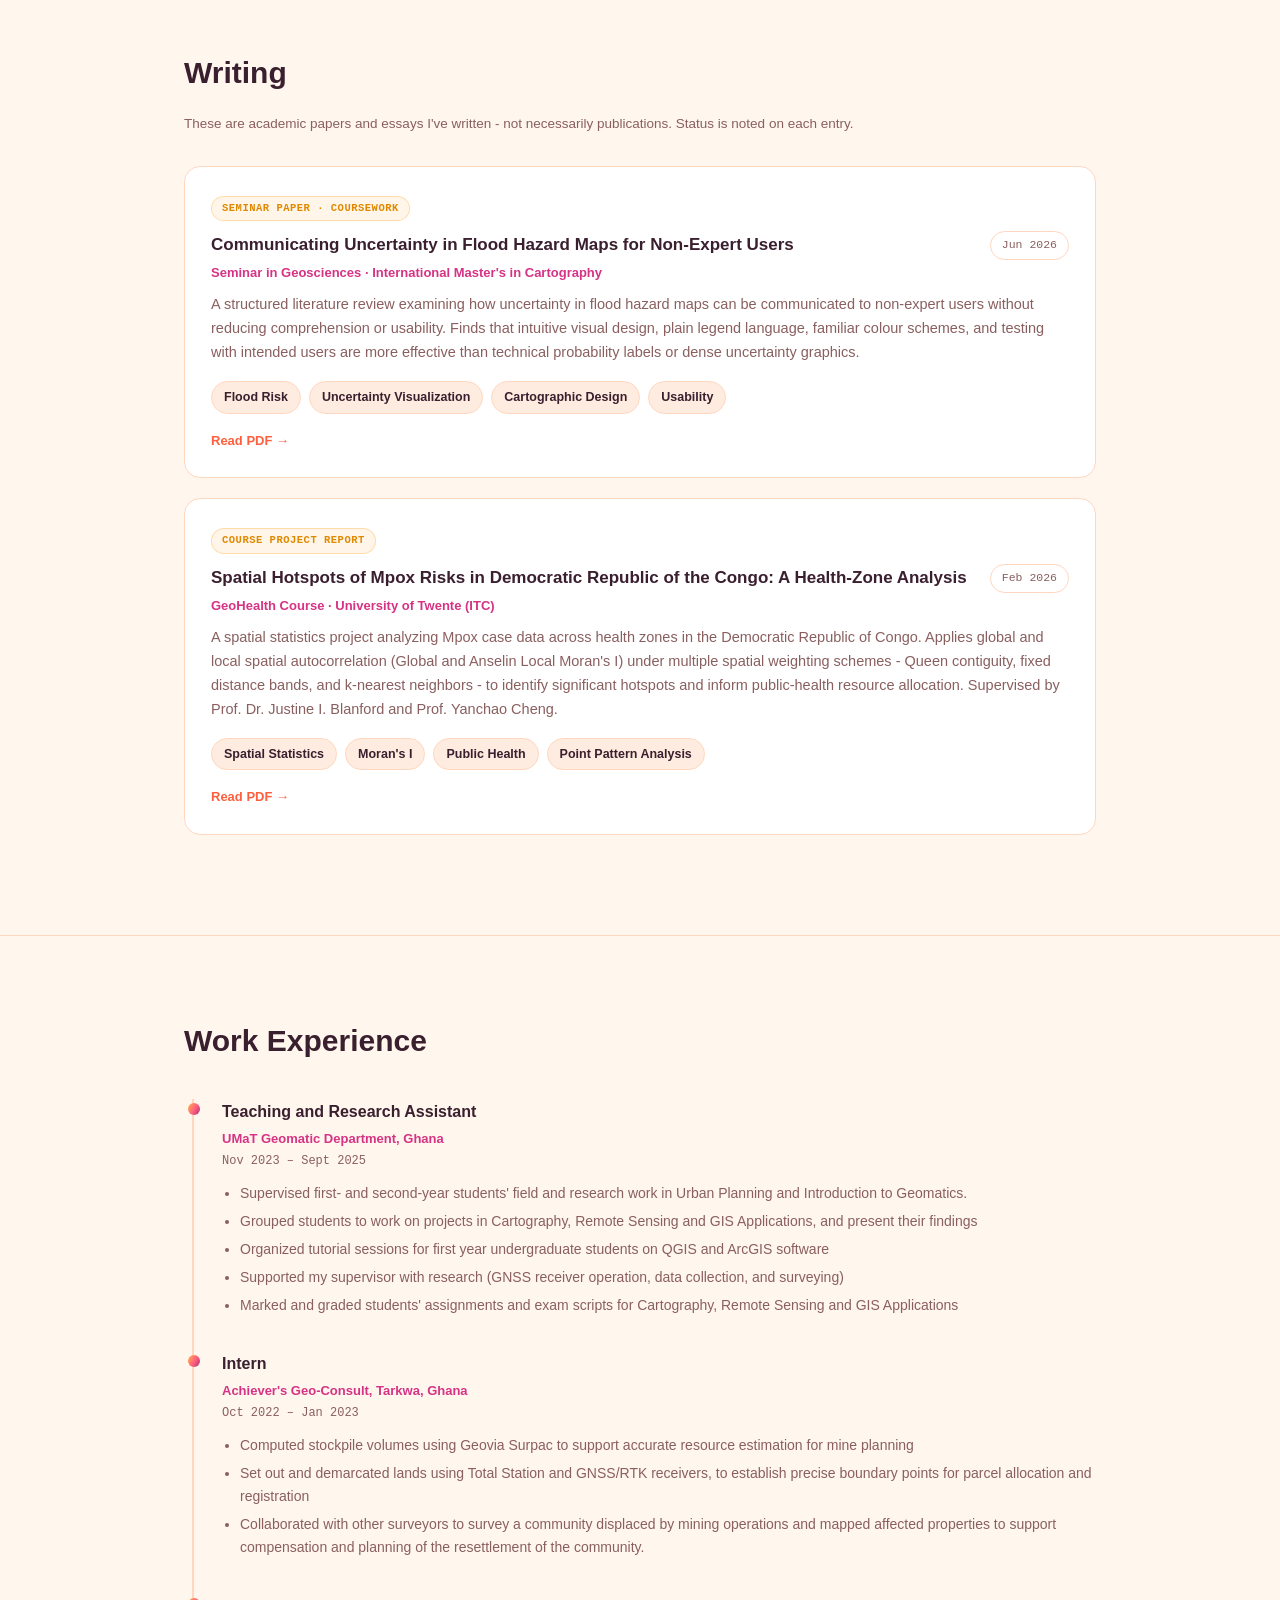
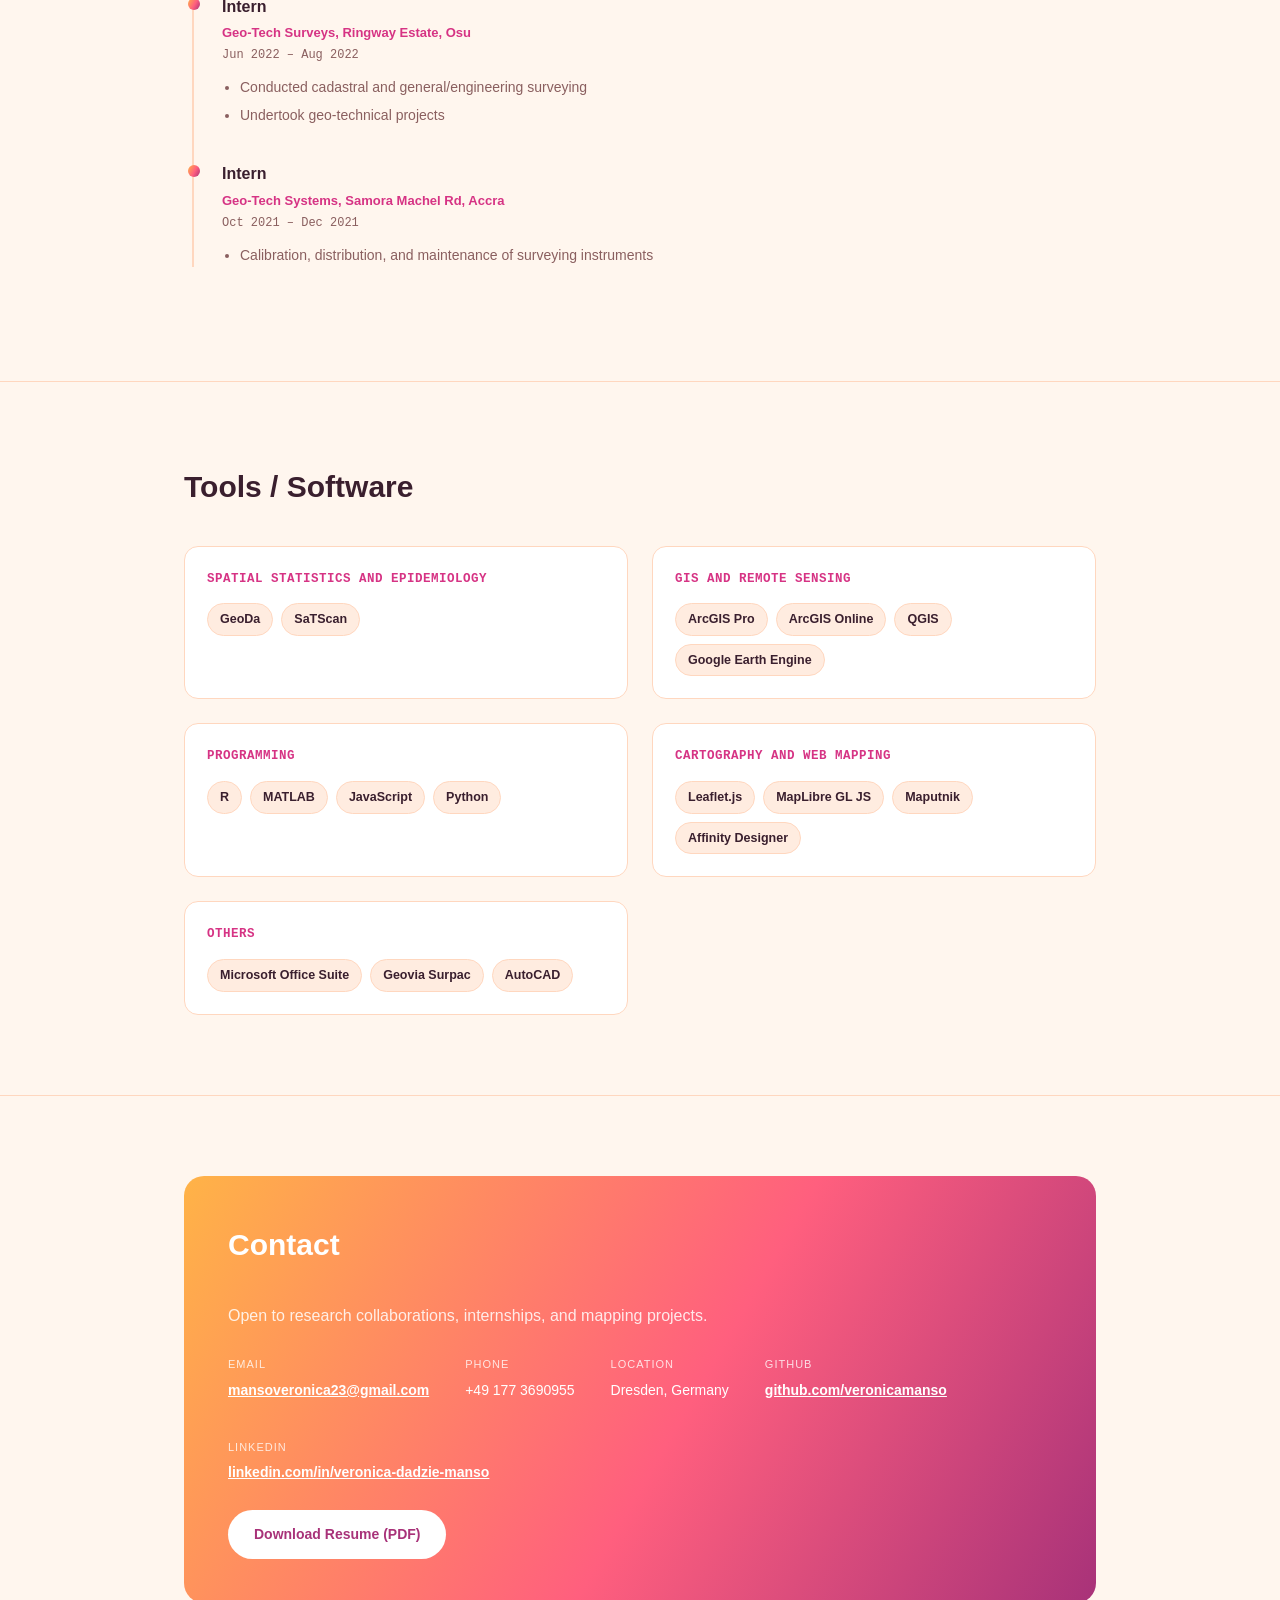
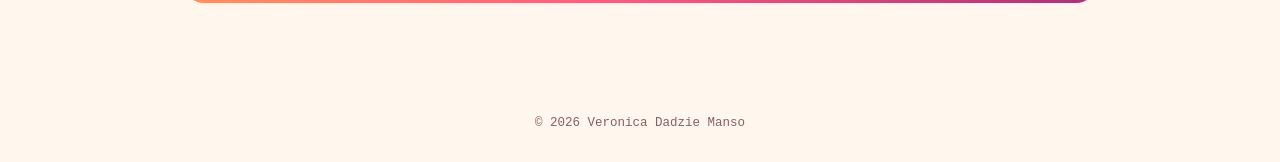
==== commit 285b1dbe: "Update" ====
--- a/index.html
+++ b/index.html
@@ -125,10 +125,6 @@
 
   section{padding:80px 0;border-bottom:1px solid var(--border);}
   section:last-of-type{border-bottom:none;}
-  .section-tag{
-    font-family:var(--mono);color:var(--accent);font-size:13px;letter-spacing:1.5px;
-    text-transform:uppercase;margin-bottom:10px;
-  }
   h2{font-size:30px;font-weight:800;color:var(--heading);margin-bottom:34px;}
 
   p.lead{color:var(--text-dim);max-width:680px;font-size:16px;}
@@ -289,7 +285,6 @@
 
 <section id="about">
   <div class="wrap">
-    <div class="section-tag">Get to know me</div>
     <h2>About Me</h2>
     <div class="about-grid">
       <div class="about-card">
@@ -324,7 +319,6 @@
 
 <section id="research">
   <div class="wrap">
-    <div class="section-tag">Academic research</div>
     <h2>Research Experience</h2>
 
     <div class="card">
@@ -416,7 +410,6 @@
 
 <section id="projects">
   <div class="wrap">
-    <div class="section-tag">Selected work</div>
     <h2>Projects</h2>
 
     <div class="filter-row">
@@ -634,7 +627,6 @@
 
 <section id="writing">
   <div class="wrap">
-    <div class="section-tag">Papers & essays</div>
     <h2>Writing</h2>
     <p class="section-note">
       These are academic papers and essays I've written - not necessarily publications. Status is noted on each entry.
@@ -689,7 +681,6 @@
 
 <section id="experience">
   <div class="wrap">
-    <div class="section-tag">Where I've worked</div>
     <h2>Work Experience</h2>
     <div class="timeline">
       <div class="tl-item">
@@ -737,7 +728,6 @@
 
 <section id="skills">
   <div class="wrap">
-    <div class="section-tag">What I work with</div>
     <h2>Tools / Software</h2>
     <div class="skill-groups">
       <div class="skill-group">
@@ -767,13 +757,14 @@
 <section id="contact">
   <div class="wrap">
     <div class="contact-card">
-      <div class="section-tag" style="color:#fff;opacity:.85;">Get in touch</div>
       <h2>Contact</h2>
       <p class="lead">Open to research collaborations, internships, and mapping projects.</p>
       <div class="contact-grid">
         <div class="contact-item"><span class="label">Email</span><a href="mailto:mansoveronica23@gmail.com">mansoveronica23@gmail.com</a></div>
         <div class="contact-item"><span class="label">Phone</span><span>+49 177 3690955</span></div>
         <div class="contact-item"><span class="label">Location</span><span>Dresden, Germany</span></div>
+        <div class="contact-item"><span class="label">GitHub</span><a href="https://github.com/veronicamanso" target="_blank" rel="noopener">github.com/veronicamanso</a></div>
+        <div class="contact-item"><span class="label">LinkedIn</span><a href="https://www.linkedin.com/in/veronica-dadzie-manso-52034a308" target="_blank" rel="noopener">linkedin.com/in/veronica-dadzie-manso</a></div>
       </div>
       <a class="btn" href="CV, Veronica Dadzie Manso.pdf" download>Download Resume (PDF)</a>
     </div>
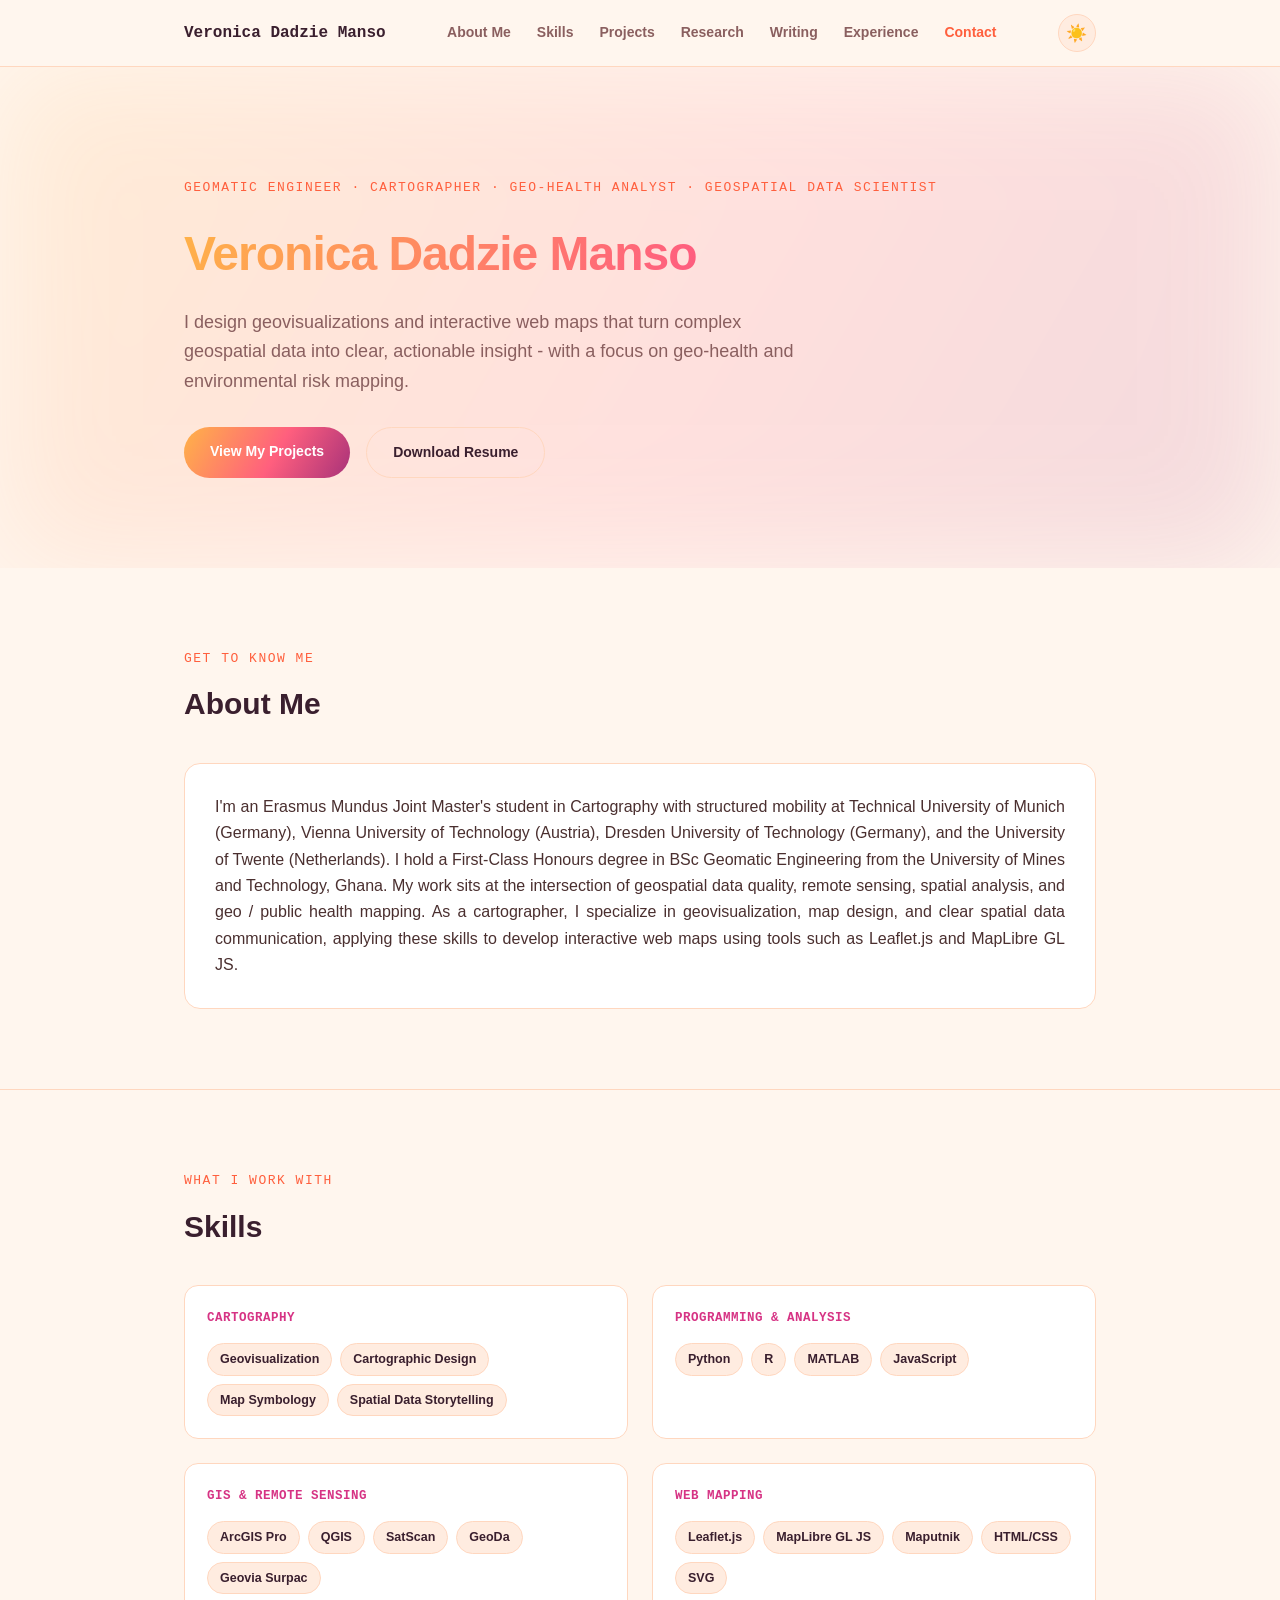
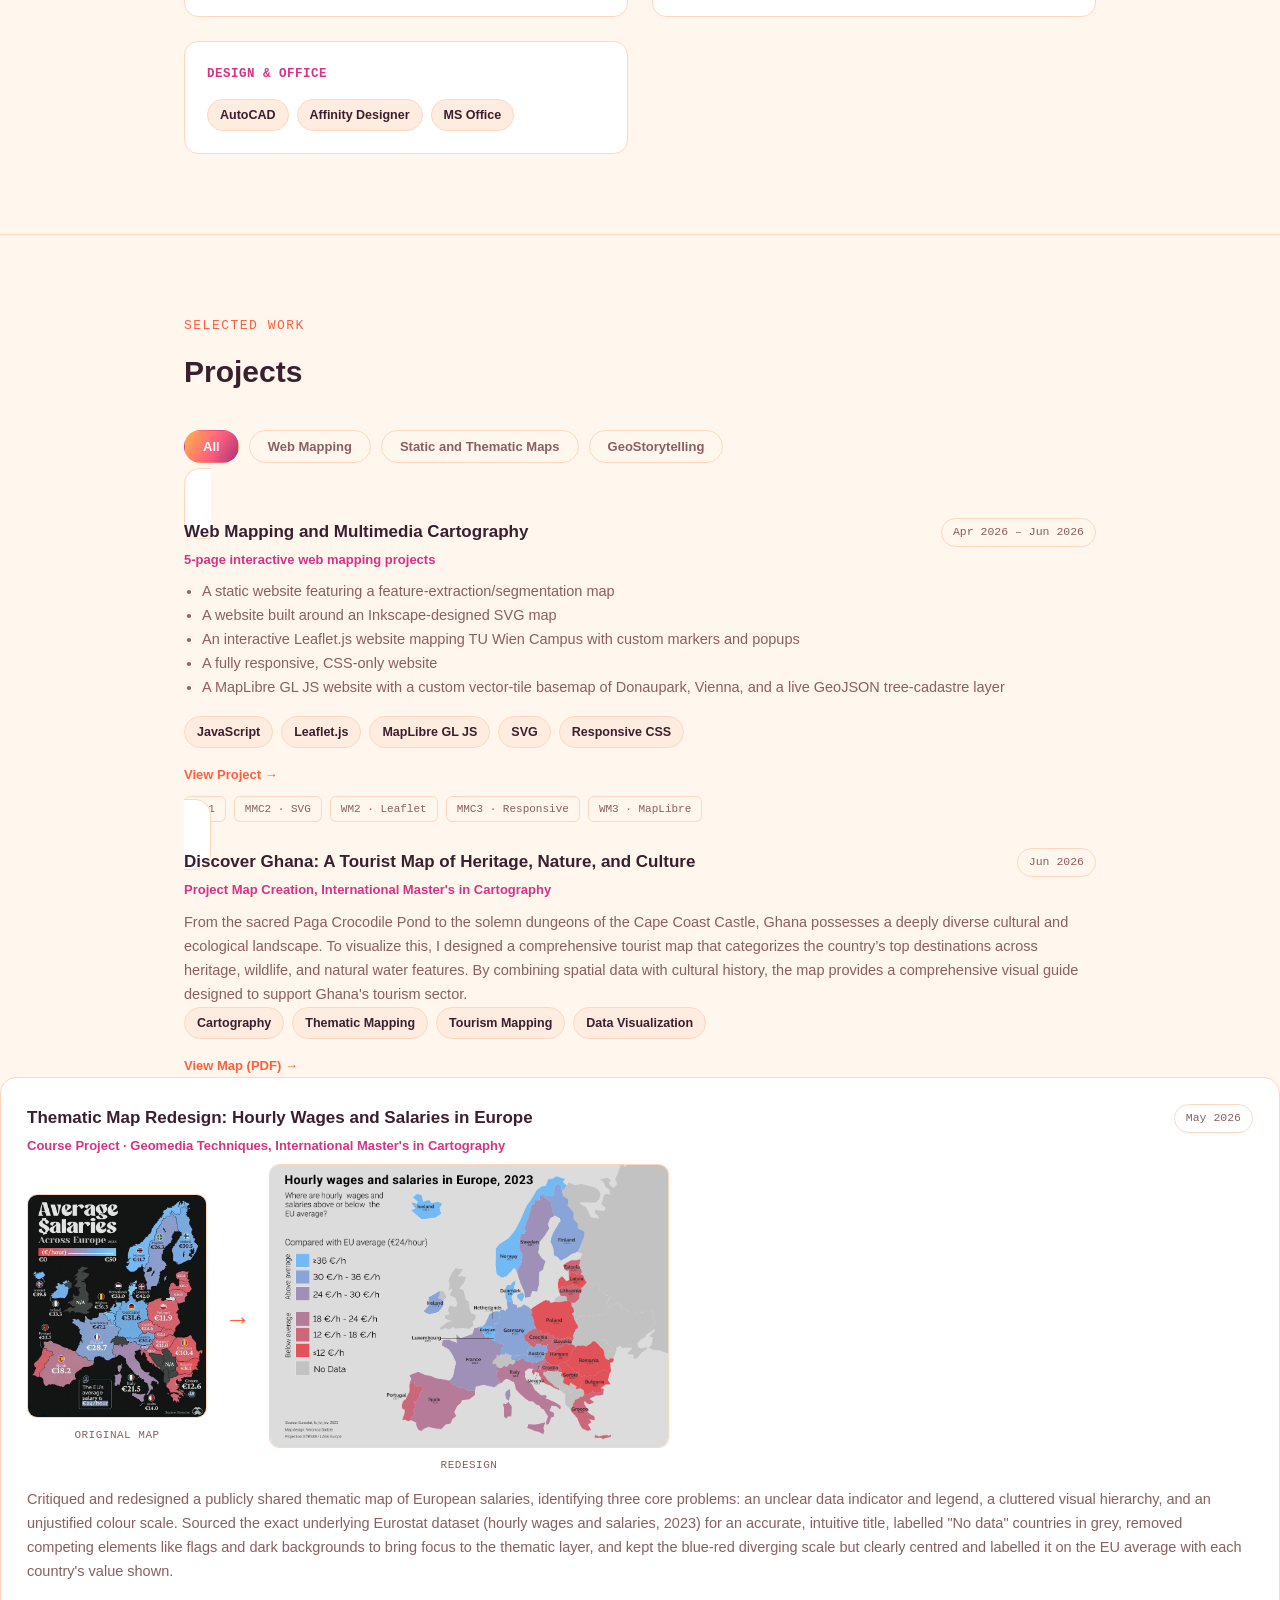
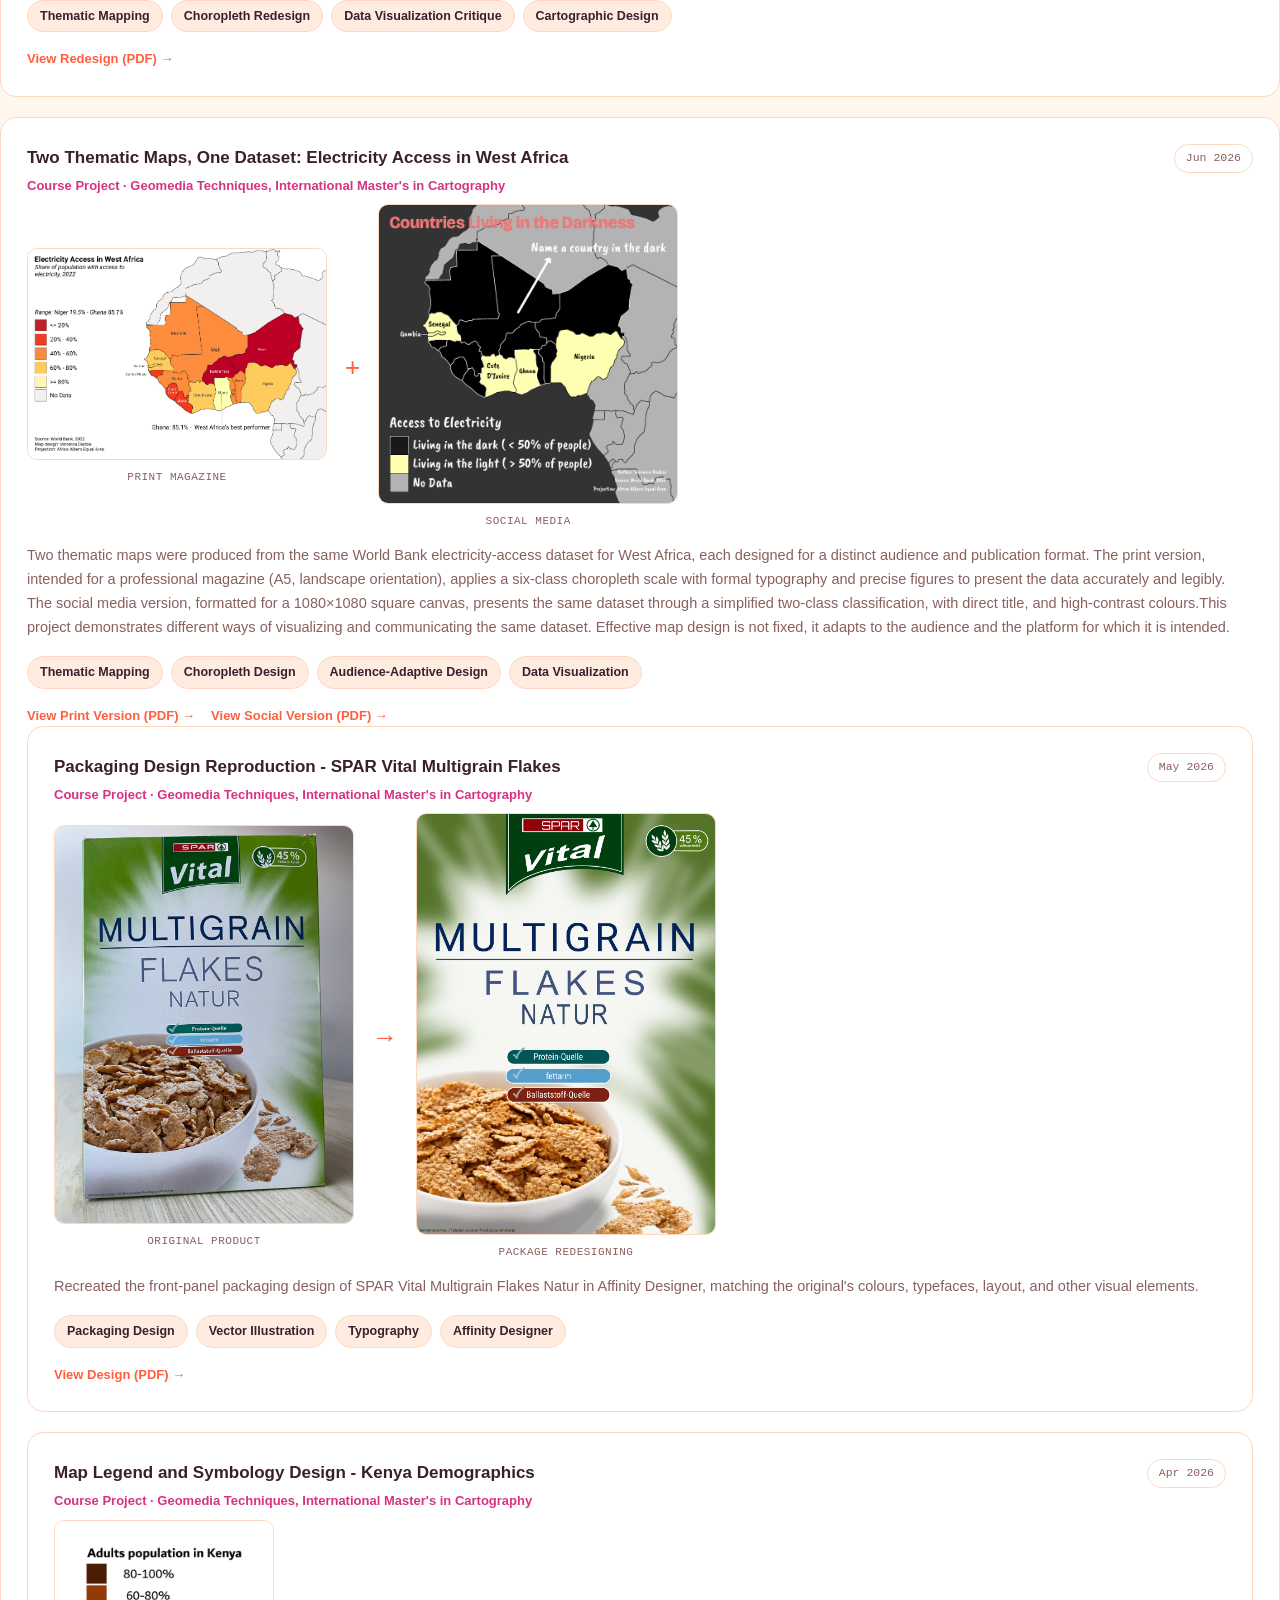
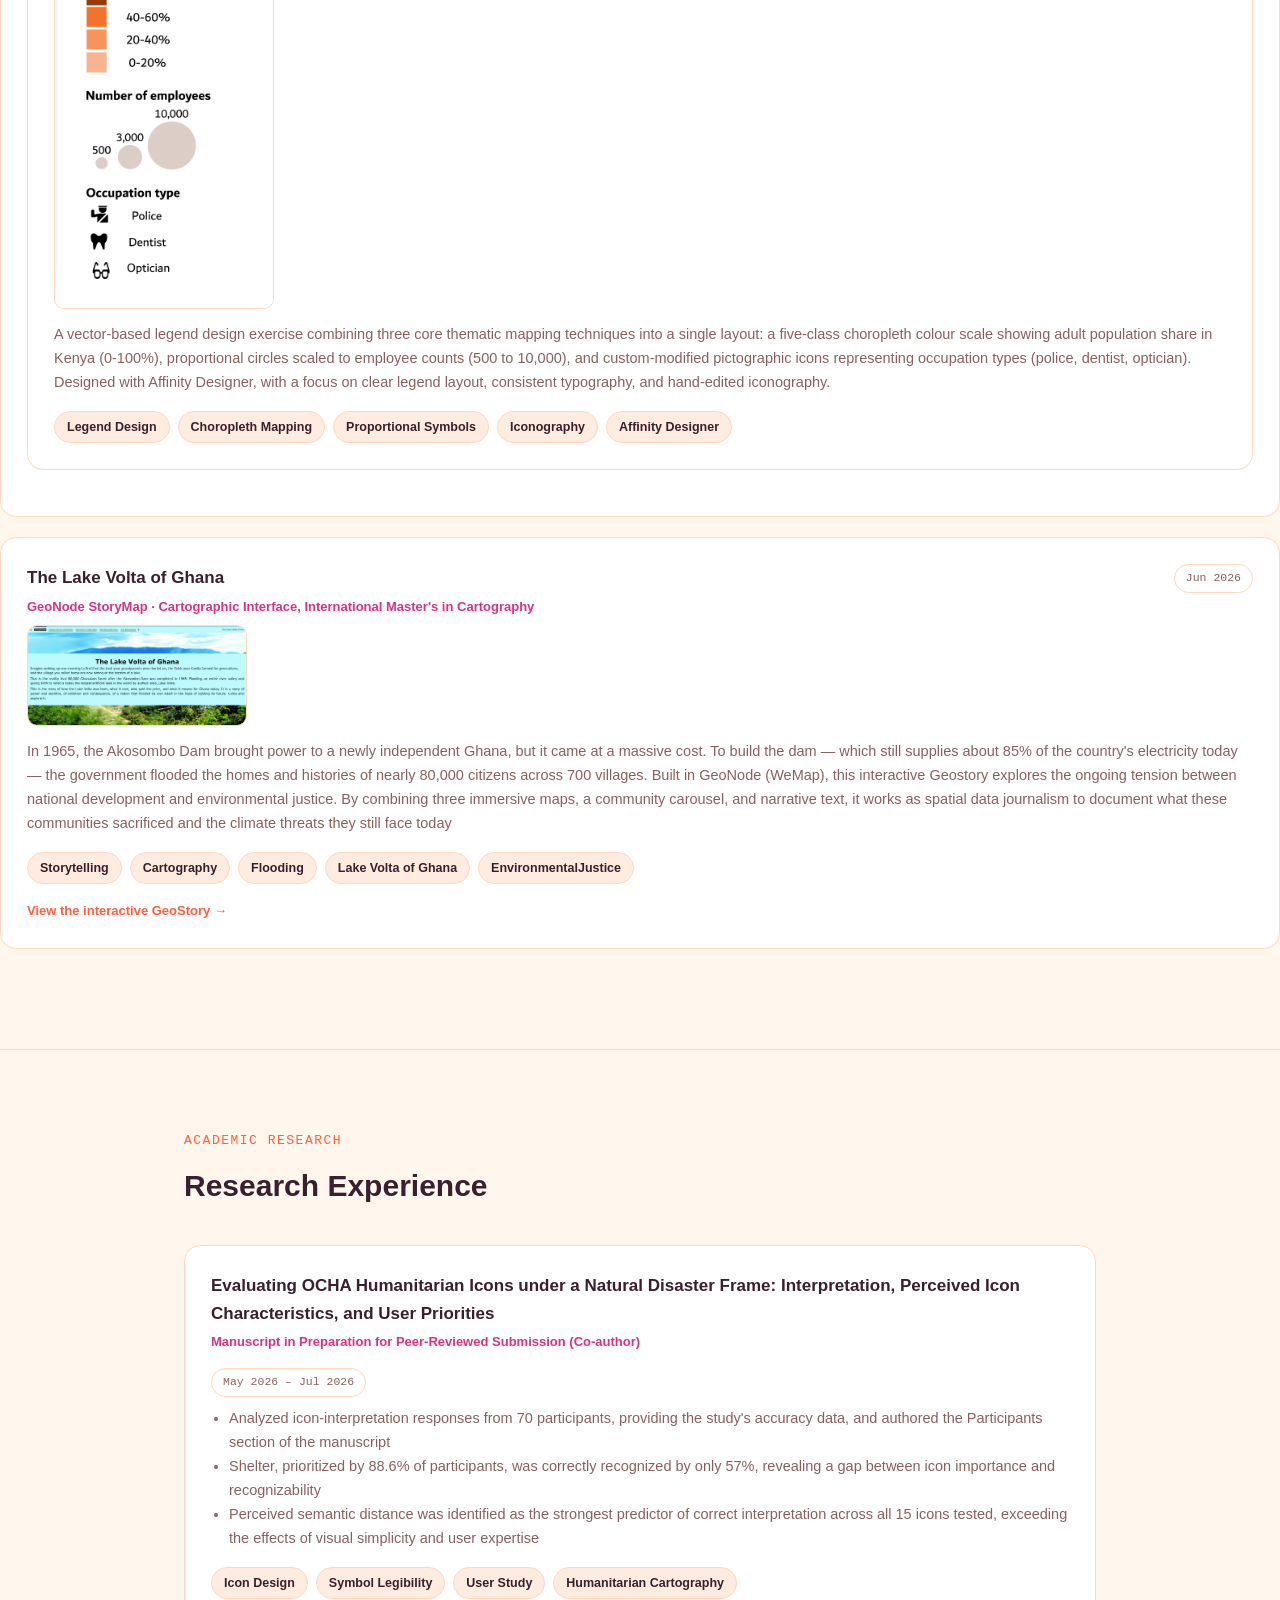
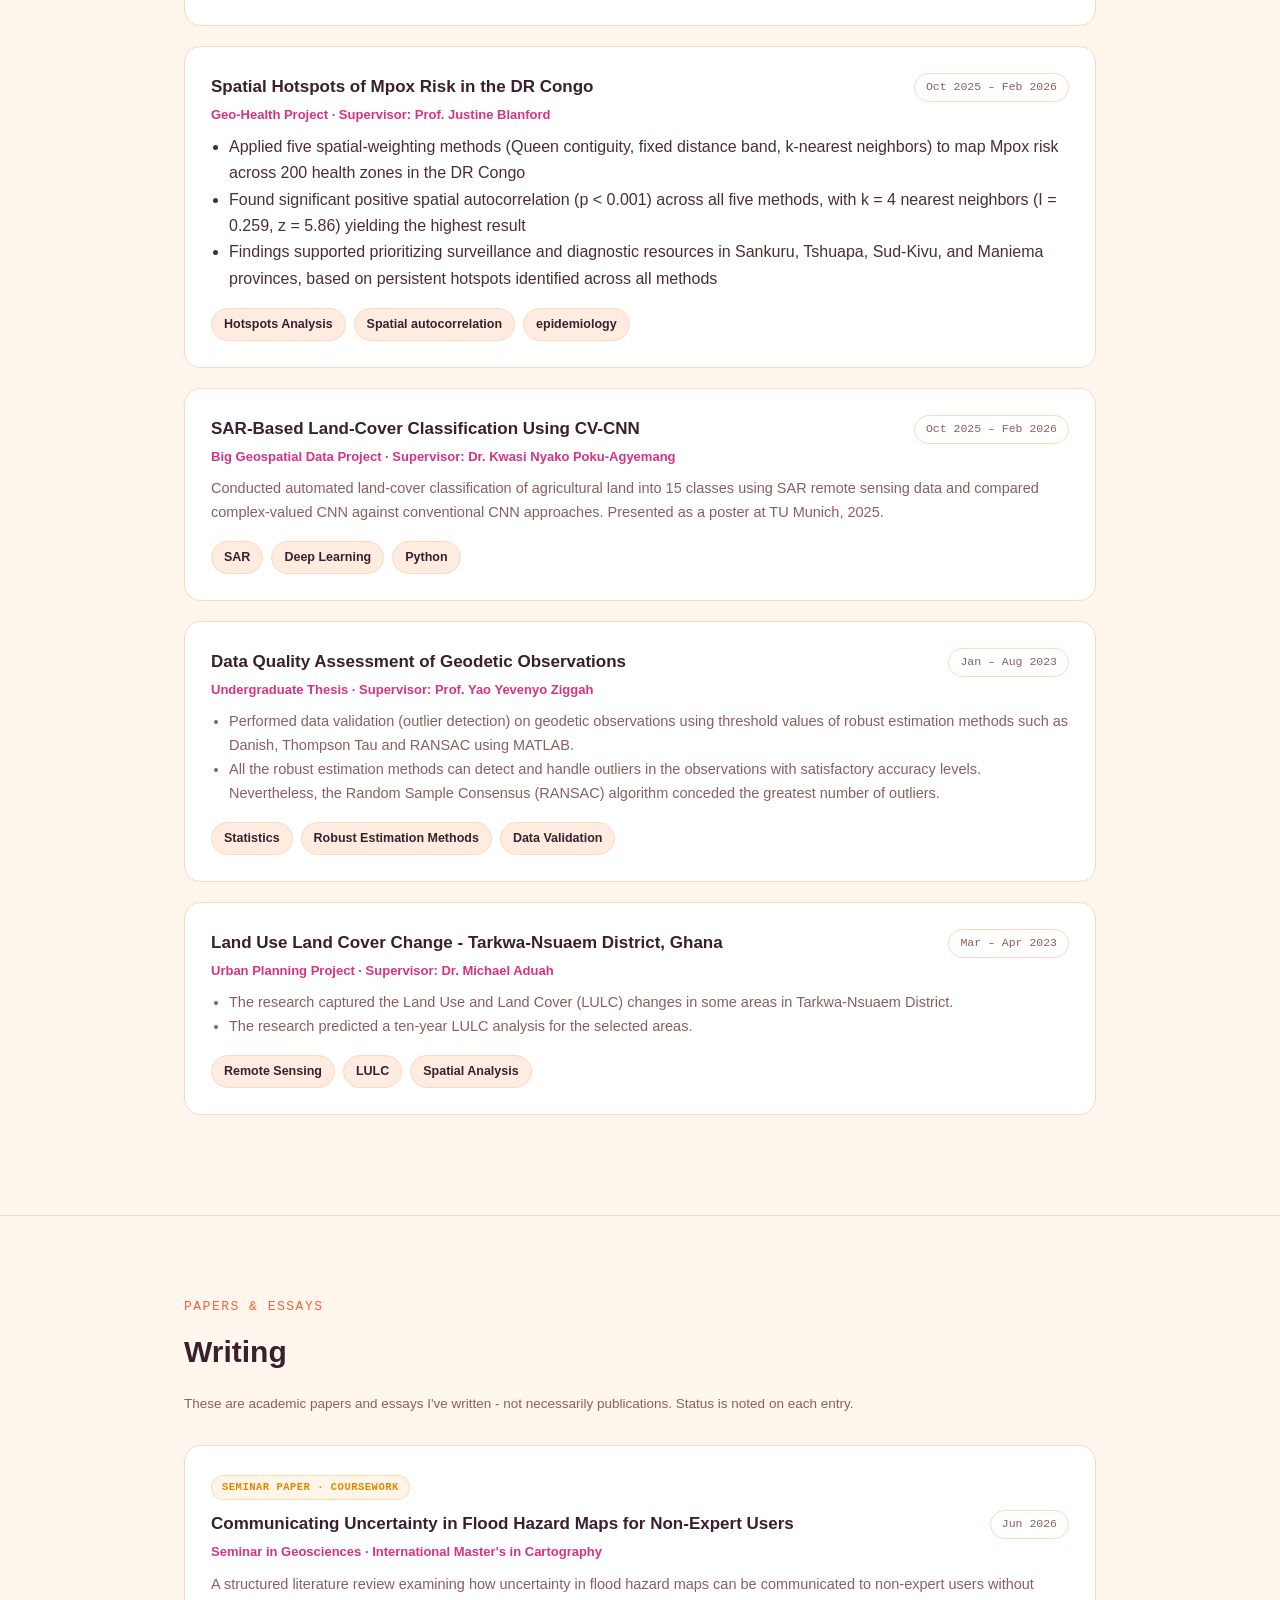
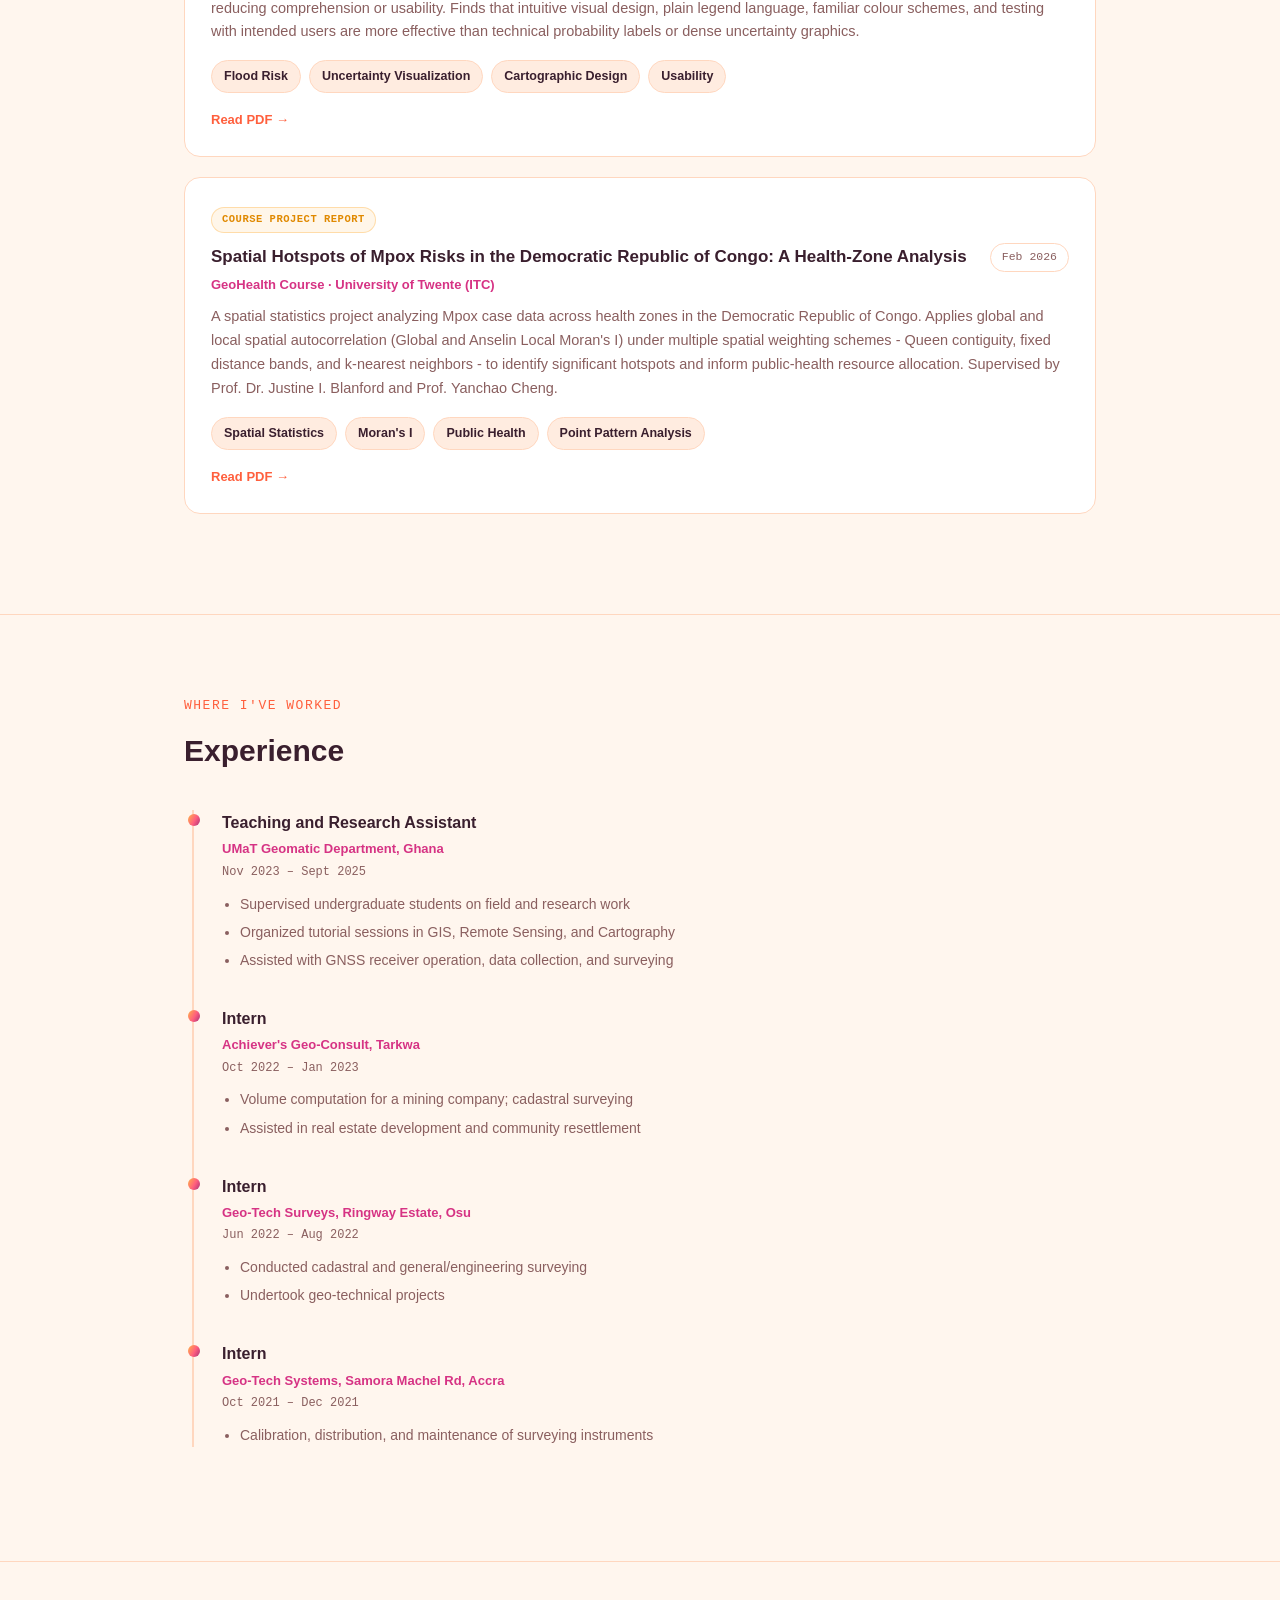
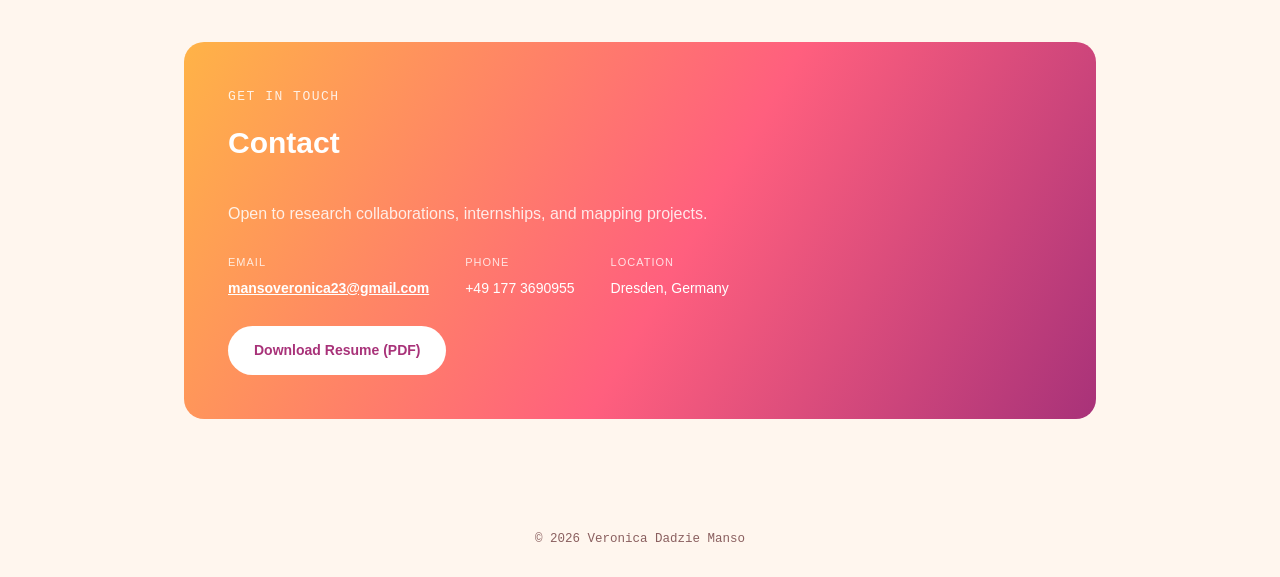
==== commit 1575b484: "Title Update" ====
--- a/index.html
+++ b/index.html
@@ -3,9 +3,9 @@
 <head>
 <meta charset="UTF-8">
 <meta name="viewport" content="width=device-width, initial-scale=1.0">
-<title>Veronica Dadzie Manso - Geomatic Engineer, Cartographer & Geospatial Data Scientist</title>
-<meta name="description" content="Portfolio of Veronica Dadzie Manso - Geomatic Engineer, Cartographer, and Geospatial Data Scientist.">
-<meta property="og:title" content="Veronica Dadzie Manso - Geomatic Engineer, Cartographer & Geospatial Data Scientist">
+<title>Veronica Dadzie Manso - Geomatic Engineer & Cartographer</title>
+<meta name="description" content="Portfolio of Veronica Dadzie Manso - Geomatic Engineer, Cartographer, Geo-Health Analyst, and Geospatial Data Scientist.">
+<meta property="og:title" content="Veronica Dadzie Manso - Geomatic Engineer, Cartographer, Geo-Health Analyst & Geospatial Data Scientist">
 <meta property="og:description" content="Interactive portfolio featuring cartography, web mapping, and geo-health research projects.">
 <meta property="og:type" content="website">
 <meta property="og:url" content="https://veronicamanso.github.io/portfolio/">
@@ -63,6 +63,10 @@
     border-bottom:1px solid var(--border);
   }
   nav .wrap{display:flex;align-items:center;justify-content:space-between;padding-top:14px;padding-bottom:14px;}
+  .brand{font-family:var(--mono);font-weight:700;color:var(--heading);font-size:16px;}
+  .brand span{
+    color:var(--heading);
+  }
   .navlinks{display:flex;align-items:center;gap:26px;}
   .navlinks a{
     color:var(--text-dim);font-family:var(--sans);font-size:14px;font-weight:600;
@@ -91,18 +95,6 @@
     content:"";position:absolute;inset:0;z-index:-1;opacity:.14;
     background:var(--grad);filter:blur(60px);
   }
-  .hero-inner{display:flex;align-items:center;justify-content:space-between;gap:48px;flex-wrap:wrap;}
-  .hero-text{flex:1 1 420px;min-width:280px;}
-  .hero-photo-wrap{flex:0 0 auto;}
-  .hero-photo{
-    width:220px;height:220px;border-radius:50%;object-fit:cover;
-    border:3px solid var(--border);box-shadow:0 12px 34px -14px rgba(0,0,0,0.35);
-  }
-  @media (max-width:760px){
-    .hero-inner{flex-direction:column;text-align:center;}
-    .hero-photo{width:150px;height:150px;}
-    .btn-row{justify-content:center;}
-  }
   .eyebrow{
     font-family:var(--mono);color:var(--accent);font-size:13px;
     letter-spacing:1.5px;margin-bottom:16px;text-transform:uppercase;
@@ -125,6 +117,10 @@
 
   section{padding:80px 0;border-bottom:1px solid var(--border);}
   section:last-of-type{border-bottom:none;}
+  .section-tag{
+    font-family:var(--mono);color:var(--accent);font-size:13px;letter-spacing:1.5px;
+    text-transform:uppercase;margin-bottom:10px;
+  }
   h2{font-size:30px;font-weight:800;color:var(--heading);margin-bottom:34px;}
 
   p.lead{color:var(--text-dim);max-width:680px;font-size:16px;}
@@ -134,11 +130,6 @@
     background:var(--card);border:1px solid var(--border);border-radius:16px;padding:30px;
   }
   .about-card p.lead{max-width:none;text-align:justify;}
-  .edu-label{
-    font-family:var(--mono);font-size:12.5px;color:var(--accent-2);letter-spacing:0.5px;
-    text-transform:uppercase;margin-bottom:10px;margin-top:22px;
-  }
-  .edu-label:first-child{margin-top:0;}
 
   .skill-groups{display:grid;grid-template-columns:1fr 1fr;gap:24px;}
   .skill-group{
@@ -245,13 +236,14 @@
 
 <nav>
   <div class="wrap">
+    <div class="brand">Veronica Dadzie <span>Manso</span></div>
     <div class="navlinks" id="navlinks">
       <a href="#about">About Me</a>
+      <a href="#skills">Skills</a>
+      <a href="#projects">Projects</a>
       <a href="#research">Research</a>
-      <a href="#projects">Projects</a>
       <a href="#writing">Writing</a>
-      <a href="#experience">Work Experience</a>
-      <a href="#skills">Tools / Software</a>
+      <a href="#experience">Experience</a>
       <a href="#contact">Contact</a>
     </div>
     <div class="nav-right">
@@ -263,39 +255,26 @@
 
 <header class="hero" id="hero">
   <div class="wrap">
-    <div class="hero-inner">
-      <div class="hero-photo-wrap">
-        <img class="hero-photo" src="images/veronica-headshot.jpg" alt="Veronica Dadzie Manso">
-      </div>
-      <div class="hero-text">
-        <div class="eyebrow">Geomatic Engineer · Cartographer · Geospatial Data Scientist</div>
-        <h1 class="name">Veronica Dadzie Manso</h1>
-        <p class="tagline">
-          I'm a geospatial researcher dedicated to building a more livable planet by bridging advanced spatial
-          analysis with human-centered cartography.
-        </p>
-        <div class="btn-row">
-          <a class="btn" href="#projects">View My Projects</a>
-          <a class="btn secondary" href="CV, Veronica Dadzie Manso.pdf" download>Download Resume</a>
-        </div>
-      </div>
+    <div class="eyebrow">Geomatic Engineer · Cartographer · Geo-Health Analyst · Geospatial Data Scientist</div>
+    <h1 class="name">Veronica Dadzie Manso</h1>
+    <p class="tagline">
+      I design geovisualizations and interactive web maps that turn complex geospatial data into clear,
+      actionable insight - with a focus on geo-health and environmental risk mapping.
+    </p>
+    <div class="btn-row">
+      <a class="btn" href="#projects">View My Projects</a>
+      <a class="btn secondary" href="CV, Veronica Dadzie Manso.pdf" download>Download Resume</a>
     </div>
   </div>
 </header>
 
 <section id="about">
   <div class="wrap">
+    <div class="section-tag">Get to know me</div>
     <h2>About Me</h2>
     <div class="about-grid">
       <div class="about-card">
         <p class="lead" style="color:var(--text);">
-          I am a geospatial researcher dedicated to building a more livable planet by bridging advanced spatial
-          analysis with human-centered cartography. My research combines machine learning, remote sensing, and
-          spatial data science with the design and rigorous evaluation of interactive geovisualizations.
-          Ultimately, my goal is to transform complex geospatial data into accessible, actionable maps that
-          improve environmental risk communication and public health outcomes.
-        </p>
-        <p class="lead" style="color:var(--text);margin-top:16px;">
           I'm an Erasmus Mundus Joint Master's student in Cartography with structured mobility at Technical
           University of Munich (Germany), Vienna University of Technology (Austria), Dresden University of
           Technology (Germany), and the University of Twente (Netherlands). I hold a First-Class Honours degree
@@ -306,110 +285,42 @@
           and MapLibre GL JS.
         </p>
       </div>
-      <div class="about-card">
-        <div class="edu-label">Education</div>
-        <p class="lead" style="color:var(--text);">Erasmus Mundus Joint Master's in Cartography - TU Munich, TU Wien, TU Dresden, and the University of Twente</p>
-        <p class="lead" style="color:var(--text);margin-top:8px;">BSc Geomatic Engineering - University of Mines and Technology (UMaT), Ghana</p>
-        <div class="edu-label">Research Areas</div>
-        <p class="lead" style="color:var(--text);">Geo-visualization, Cartography, Remote Sensing and GIS Applications, Big Geospatial Data, Geo-Health</p>
-      </div>
     </div>
   </div>
 </section>
 
-<section id="research">
-  <div class="wrap">
-    <h2>Research Experience</h2>
-
-    <div class="card">
-      <div class="card-top">
-        <div>
-          <div class="card-title">Evaluating OCHA Humanitarian Icons under a Natural Disaster Frame: Interpretation, Perceived Icon Characteristics, and User Priorities</div>
-          <div class="card-sub">Manuscript in Preparation for Peer-Reviewed Submission (Co-author)</div>
-        </div>
-        <div class="card-date">May 2026 – Jul 2026</div>
-      </div>
-      <div class="card-desc">
-        <ul style="padding-left:18px;">
-          <li>Analyzed icon-interpretation responses from 70 participants, providing the study's accuracy data, and authored the Participants section of the manuscript</li>
-          <li>Shelter, prioritized by 88.6% of participants, was correctly recognized by only 57%, revealing a gap between icon importance and recognizability</li>
-          <li>Perceived semantic distance was identified as the strongest predictor of correct interpretation across all 15 icons tested, exceeding the effects of visual simplicity and user expertise</li>
-        </ul>
-      </div>
-      <div class="tags"><span class="tag">Icon Design</span><span class="tag">Symbol Legibility</span><span class="tag">User Study</span><span class="tag">Humanitarian Cartography</span></div>
-    </div>
-
-    <div class="card">
-      <div class="card-top">
-        <div>
-          <div class="card-title">Spatial Hotspots of Mpox Risks in Democratic Republic of the Congo: A Health-Zone Analysis</div>
-          <div class="card-sub">Geo-Health Project (Supervisor: Prof Justine Blanford and Prof Yanchao Cheng)</div>
-        </div>
-        <div class="card-date">Oct 2025 – Feb 2026</div>
-      </div>
-      <ul style="padding-left:18px;">
-        <li>Applied five spatial-weighting methods (Queen contiguity, fixed distance band, k-nearest neighbors) to map Mpox risk across 200 health zones in the DR Congo</li>
-        <li>Found significant positive spatial autocorrelation (p &lt; 0.001) across all five methods, with k = 4 nearest neighbors (I = 0.259, z = 5.86) yielding the highest result</li>
-        <li>Findings supported prioritizing surveillance and diagnostic resources in Sankuru, Tshuapa, Sud-Kivu, and Maniema provinces, based on persistent hotspots identified across all methods</li>
-      </ul>
-      <div class="tags"><span class="tag">Hotspots Analysis</span><span class="tag">Spatial autocorrelation</span><span class="tag">epidemiology</span></div>
-    </div>
-
-    <div class="card">
-      <div class="card-top">
-        <div>
-          <div class="card-title">Complex-valued Convolutional Neural Network for Land-Cover Classification</div>
-          <div class="card-sub">Big Geospatial Data Project · Supervisor: Dr. Kwasi Nyako Poku-Agyemang</div>
-        </div>
-        <div class="card-date">Oct 2025 – Feb 2026</div>
-      </div>
-      <div class="card-desc">
-        <ul style="padding-left:18px;">
-          <li>Contributed to automated land-cover classification of agricultural land into 15 classes using SAR data, comparing Complex-valued CNN (CV - CNN) and Real-valued CNN (RV - CNN) approaches</li>
-          <li>CV-CNN attained 93.21% accuracy compared to 92.14% for RV - CNN (Cohen's κ = 0.942 vs. 0.928), with the largest gain observed for crops such as rapeseed (+18.83% in F1-score)</li>
-        </ul>
-      </div>
-      <div class="tags"><span class="tag">SAR</span><span class="tag">Deep Learning</span><span class="tag">Python</span></div>
-    </div>
-
-    <div class="card">
-      <div class="card-top">
-        <div>
-          <div class="card-title">Data Quality Assessment of Geodetic Observations</div>
-          <div class="card-sub">Undergraduate Thesis · Supervisor: Prof. Yao Yevenyo Ziggah</div>
-        </div>
-        <div class="card-date">Jan – Aug 2023</div>
-      </div>
-      <div class="card-desc">
-        <ul style="padding-left:18px;">
-          <li>Performed data validation (outlier detection) on geodetic observations using threshold values of robust estimation methods such as Danish, Thompson Tau and RANSAC using MATLAB.</li>
-          <li>All the robust estimation methods can detect and handle outliers in the observations with satisfactory accuracy levels. Nevertheless, the Random Sample Consensus (RANSAC) algorithm conceded the greatest number of outliers.</li>
-        </ul>
-      </div>
-      <div class="tags"><span class="tag">Statistics</span><span class="tag">Robust Estimation Methods</span><span class="tag">Data Validation</span></div>
-    </div>
-
-    <div class="card">
-      <div class="card-top">
-        <div>
-          <div class="card-title">Land Use Land Cover Change - Tarkwa-Nsuaem District, Ghana</div>
-          <div class="card-sub">Urban Planning Project · Supervisor: Dr. Michael Aduah</div>
-        </div>
-        <div class="card-date">Mar – Apr 2023</div>
-      </div>
-      <div class="card-desc">
-        <ul style="padding-left:18px;">
-          <li>The research captured the Land Use and Land Cover (LULC) changes in some areas in Tarkwa-Nsuaem District.</li>
-          <li>The research predicted a ten-year LULC analysis for the selected areas.</li>
-        </ul>
-      </div>
-      <div class="tags"><span class="tag">Remote Sensing</span><span class="tag">LULC</span><span class="tag">Spatial Analysis</span></div>
+<section id="skills">
+  <div class="wrap">
+    <div class="section-tag">What I work with</div>
+    <h2>Skills</h2>
+    <div class="skill-groups">
+      <div class="skill-group">
+        <h3>Cartography</h3>
+        <div class="tags"><span class="tag">Geovisualization</span><span class="tag">Cartographic Design</span><span class="tag">Map Symbology</span><span class="tag">Spatial Data Storytelling</span></div>
+      </div>
+      <div class="skill-group">
+        <h3>Programming & Analysis</h3>
+        <div class="tags"><span class="tag">Python</span><span class="tag">R</span><span class="tag">MATLAB</span><span class="tag">JavaScript</span></div>
+      </div>
+      <div class="skill-group">
+        <h3>GIS & Remote Sensing</h3>
+        <div class="tags"><span class="tag">ArcGIS Pro</span><span class="tag">QGIS</span><span class="tag">SatScan</span><span class="tag">GeoDa</span><span class="tag">Geovia Surpac</span></div>
+      </div>
+      <div class="skill-group">
+        <h3>Web Mapping</h3>
+        <div class="tags"><span class="tag">Leaflet.js</span><span class="tag">MapLibre GL JS</span><span class="tag">Maputnik</span><span class="tag">HTML/CSS</span><span class="tag">SVG</span></div>
+      </div>
+      <div class="skill-group">
+        <h3>Design & Office</h3>
+        <div class="tags"><span class="tag">AutoCAD</span><span class="tag">Affinity Designer</span><span class="tag">MS Office</span></div>
+      </div>
     </div>
   </div>
 </section>
 
 <section id="projects">
   <div class="wrap">
+    <div class="section-tag">Selected work</div>
     <h2>Projects</h2>
 
     <div class="filter-row">
@@ -417,10 +328,9 @@
       <button class="filter-btn" data-filter="software">Web Mapping</button>
       <button class="filter-btn" data-filter="design">Static and Thematic Maps</button>
       <button class="filter-btn" data-filter="storymap">GeoStorytelling</button>
-      <button class="filter-btn" data-filter="dashboard">Dashboard</button>
-    </div>
-
-    <div class="card" data-cat="software">
+    </div>
+
+    <d class="card" data-cat="software">
       <div class="card-top">
         <div>
           <div class="card-title">Web Mapping and Multimedia Cartography</div>
@@ -439,7 +349,7 @@
       </div>
       <div class="tags">
         <span class="tag">JavaScript</span><span class="tag">Leaflet.js</span><span class="tag">MapLibre GL JS</span>
-        <span class="tag">Responsiveness</span><span class="tag">Maputnik</span>
+        <span class="tag">SVG</span><span class="tag">Responsive CSS</span>
       </div>
       <div class="card-links"><a class="card-link" href="projects/webmapping/index.html">View Project →</a></div>
       <div class="page-list">
@@ -449,7 +359,7 @@
         <a class="page-pill" href="projects/webmapping/mmc3.html">MMC3 · Responsive</a>
         <a class="page-pill" href="projects/webmapping/wm3.html">WM3 · MapLibre</a>
       </div>
-    </div>
+    </d
 
     <div class="card" data-cat="design">
       <div class="card-top">
@@ -522,7 +432,7 @@
         magazine (A5, landscape orientation), applies a six-class choropleth scale with formal typography and
         precise figures to present the data accurately and legibly. The social media version, formatted for a
         1080×1080 square canvas, presents the same dataset through a simplified two-class classification, with direct
-        title, and high-contrast colours.This project demonstrates different ways of visualizing and communicating the
+        title, and high-contrast colours.This project demonstrates different ways of visualizing and communicating the 
         same dataset. Effective map design is not fixed, it adapts to the audience and the platform for which it is intended.
       </div>
       <div class="tags"><span class="tag">Thematic Mapping</span><span class="tag">Choropleth Design</span><span class="tag">Audience-Adaptive Design</span><span class="tag">Data Visualization</span></div>
@@ -530,21 +440,20 @@
         <a class="card-link" href="projects/map-design/WestAfrica_Electricity_Magazine.pdf" target="_blank">View Print Version (PDF) →</a>
         <a class="card-link" href="projects/map-design/WestAfrica_Electricity_Social.pdf" target="_blank">View Social Version (PDF) →</a>
       </div>
-    </div>
-
-    <div class="card" data-cat="design">
+
+      <div class="card" data-cat="design">
       <div class="card-top">
         <div>
           <div class="card-title">Packaging Design Reproduction - SPAR Vital Multigrain Flakes</div>
           <div class="card-sub">Course Project · Geomedia Techniques, International Master's in Cartography</div>
-        </div>
-        <div class="card-date">May 2026</div>
-      </div>
-      <div class="compare-row">
-        <div class="compare-item">
-          <img class="card-thumb" src="projects/map-design/Packaging_Original_Photo.png" alt="Photo of the original SPAR Vital Multigrain Flakes Natur packaging">
-          <span class="compare-label">Original Product</span>
-        </div>
+          </div>
+          <div class="card-date">May 2026</div>
+        </div>
+        <div class="compare-row">
+          <div class="compare-item">
+            <img class="card-thumb" src="projects/map-design/Packaging_Original_Photo.png" alt="Photo of the original SPAR Vital Multigrain Flakes Natur packaging">
+            <span class="compare-label">Original Product</span>
+          </div>
         <div class="compare-arrow">→</div>
         <div class="compare-item">
           <img class="card-thumb" src="projects/map-design/Packaging_Reproduction.png" alt="Recreated front-panel packaging design for SPAR Vital Multigrain Flakes Natur">
@@ -559,7 +468,7 @@
       <div class="card-links"><a class="card-link" href="projects/map-design/Packaging_Reproduction.pdf" target="_blank">View Design (PDF) →</a></div>
     </div>
 
-    <div class="card" data-cat="design">
+      <div class="card" data-cat="design">
       <div class="card-top">
         <div>
           <div class="card-title">Map Legend and Symbology Design - Kenya Demographics</div>
@@ -578,55 +487,121 @@
       <div class="tags"><span class="tag">Legend Design</span><span class="tag">Choropleth Mapping</span><span class="tag">Proportional Symbols</span><span class="tag">Iconography</span><span class="tag">Affinity Designer</span></div>
     </div>
 
-    <div class="card" data-cat="storymap">
-      <div class="card-top">
-        <div>
-          <div class="card-title">The Lake Volta of Ghana</div>
-          <div class="card-sub">GeoNode StoryMap · Cartographic Interface, International Master's in Cartography</div>
-        </div>
-        <div class="card-date">Jun 2026</div>
-      </div>
-      <img class="card-thumb" src="Story_Map/Storymap_Lake_Bosomtwe%20of%20Ghana.png" alt="The Lake Volta of Ghana storymap introduction">
-      <div class="card-desc">
-        In 1965, the Akosombo Dam brought power to a newly independent Ghana, but it came at a massive cost. To build the dam - which still supplies about 85% of the country's electricity today - the government flooded the homes and histories of nearly 80,000 citizens across 700 villages. Built in GeoNode (WeMap), this interactive Geostory explores the ongoing tension between national development and environmental justice. By combining three immersive maps, a community carousel, and narrative text, it works as spatial data journalism to document what these communities sacrificed and the climate threats they still face today
-      </div>
-      <div class="tags">
-        <span class="tag">Storytelling</span><span class="tag">Cartography</span><span class="tag">Flooding</span>
-        <span class="tag">Lake Volta of Ghana</span><span class="tag">EnvironmentalJustice</span>
-      </div>
-      <div class="card-links"><a class="card-link" href="https://jmnode.geocentive.at:7443/catalogue/uuid/ed5275c1-e5e0-48e6-8e2f-f4250c06f9cd" target="_blank" rel="noopener">View the interactive GeoStory →</a></div>
-    </div>
-
-    <div class="card" data-cat="dashboard">
-      <div class="card-top">
-        <div>
-          <div class="card-title">Kenya Protected and Conserved Areas Dashboard</div>
-          <div class="card-sub">RCMRD Project</div>
-        </div>
-        <div class="card-date">Jul 2026</div>
-      </div>
-      <img class="card-thumb" src="projects/webmapping/kenya-pca-dashboard-screenshot.png" alt="Kenya Protected and Conserved Areas Dashboard showing map, indicators, and charts">
-      <div class="card-desc">
-        This dashboard maps Kenya's Protected and Conserved Areas (PCAs).
-        It draws on the RCoE Geoportal's Kenya Biodiversity dataset. The dashboard combines an interactive map,
-        summary indicators, and dynamic charts. It reports 352 PCAs with mapped boundaries, covering 80.7k square
-        kilometres in total. It also tracks 23 point-located PCAs. A pie chart breaks down IUCN designation
-        categories. A bar chart compares national and international designation types. A country filter and
-        searchable PCA list drive cross-filtering. Selections update the charts, indicators, and map view in real
-        time. A sortable table ranks the ten largest PCAs by GIS area.
-      </div>
-      <div class="tags">
-        <span class="tag">ArcGIS Online</span><span class="tag">Dashboard Design</span>
-        <span class="tag">Biodiversity Mapping</span><span class="tag">Data Visualization</span>
-      </div>
-      <div class="card-links"><a class="card-link" href="https://www.arcgis.com/apps/dashboards/afea007813c140b5903a1815064a605f" target="_blank" rel="noopener">View Live Dashboard →</a></div>
-    </div>
+      </div>
+      <div class="card" data-cat="storymap">
+        <div class="card-top">
+          <div>
+            <div class="card-title">The Lake Volta of Ghana</div>
+            <div class="card-sub">GeoNode StoryMap · Cartographic Interface, International Master's in Cartography</div>
+          </div>
+          <div class="card-date">Jun 2026</div>
+        </div>
+        <img class="card-thumb" src="Story_Map/Storymap_Lake_Bosomtwe%20of%20Ghana.png" alt="The Lake Volta of Ghana storymap introduction">
+        <div class="card-desc">
+          In 1965, the Akosombo Dam brought power to a newly independent Ghana, but it came at a massive cost. To build the dam — which still supplies about 85% of the country's electricity today — the government flooded the homes and histories of nearly 80,000 citizens across 700 villages. Built in GeoNode (WeMap), this interactive Geostory explores the ongoing tension between national development and environmental justice. By combining three immersive maps, a community carousel, and narrative text, it works as spatial data journalism to document what these communities sacrificed and the climate threats they still face today
+        </div>
+        <div class="tags">
+          <span class="tag">Storytelling</span><span class="tag">Cartography</span><span class="tag">Flooding</span>
+          <span class="tag">Lake Volta of Ghana</span><span class="tag">EnvironmentalJustice</span>
+        </div>
+        <div class="card-links"><a class="card-link" href="https://jmnode.geocentive.at:7443/catalogue/uuid/ed5275c1-e5e0-48e6-8e2f-f4250c06f9cd" target="_blank" rel="noopener">View the interactive GeoStory →</a></div>
+      </div>
 
   </div>
 </section>
 
+<section id="research">
+  <div class="wrap">
+    <div class="section-tag">Academic research</div>
+    <h2>Research Experience</h2>
+
+    <div class="card">
+  <div class="card-top">
+    <div>
+      <div class="card-title">Evaluating OCHA Humanitarian Icons under a Natural Disaster Frame: Interpretation, Perceived Icon Characteristics, and User Priorities</div>
+      <div class="card-sub">Manuscript in Preparation for Peer-Reviewed Submission (Co-author)</div>
+    </div>
+    <div class="card-date">May 2026 – Jul 2026</div>
+  </div>
+  <div class="card-desc">
+    <ul style="padding-left:18px;">
+      <li>Analyzed icon-interpretation responses from 70 participants, providing the study's accuracy data, and authored the Participants section of the manuscript</li>
+      <li>Shelter, prioritized by 88.6% of participants, was correctly recognized by only 57%, revealing a gap between icon importance and recognizability</li>
+      <li>Perceived semantic distance was identified as the strongest predictor of correct interpretation across all 15 icons tested, exceeding the effects of visual simplicity and user expertise</li>
+    </ul>
+  </div>
+  <div class="tags"><span class="tag">Icon Design</span><span class="tag">Symbol Legibility</span><span class="tag">User Study</span><span class="tag">Humanitarian Cartography</span></div>
+</div>
+
+    <div class="card">
+      <div class="card-top">
+        <div>
+          <div class="card-title">Spatial Hotspots of Mpox Risk in the DR Congo</div>
+          <div class="card-sub">Geo-Health Project · Supervisor: Prof. Justine Blanford</div>
+        </div>
+        <div class="card-date">Oct 2025 – Feb 2026</div>
+      </div>
+      <ul style="padding-left:18px;">
+        <li>Applied five spatial-weighting methods (Queen contiguity, fixed distance band, k-nearest neighbors) to map Mpox risk across 200 health zones in the DR Congo</li>
+        <li>Found significant positive spatial autocorrelation (p &lt; 0.001) across all five methods, with k = 4 nearest neighbors (I = 0.259, z = 5.86) yielding the highest result</li>
+        <li>Findings supported prioritizing surveillance and diagnostic resources in Sankuru, Tshuapa, Sud-Kivu, and Maniema provinces, based on persistent hotspots identified across all methods</li>
+      </ul>
+      <div class="tags"><span class="tag">Hotspots Analysis</span><span class="tag">Spatial autocorrelation</span><span class="tag">epidemiology</span></div>
+    </div>
+
+    <div class="card">
+      <div class="card-top">
+        <div>
+          <div class="card-title">SAR-Based Land-Cover Classification Using CV-CNN</div>
+          <div class="card-sub">Big Geospatial Data Project · Supervisor: Dr. Kwasi Nyako Poku-Agyemang</div>
+        </div>
+        <div class="card-date">Oct 2025 – Feb 2026</div>
+      </div>
+      <div class="card-desc">
+        Conducted automated land-cover classification of agricultural land into 15 classes using SAR remote sensing data and compared complex-valued CNN against conventional CNN approaches. Presented as a poster at TU Munich, 2025.
+      </div>
+      <div class="tags"><span class="tag">SAR</span><span class="tag">Deep Learning</span><span class="tag">Python</span></div>
+    </div>
+
+    <div class="card">
+      <div class="card-top">
+        <div>
+          <div class="card-title">Data Quality Assessment of Geodetic Observations</div>
+          <div class="card-sub">Undergraduate Thesis · Supervisor: Prof. Yao Yevenyo Ziggah</div>
+        </div>
+        <div class="card-date">Jan – Aug 2023</div>
+      </div>
+      <div class="card-desc">
+        <ul style="padding-left:18px;">
+          <li>Performed data validation (outlier detection) on geodetic observations using threshold values of robust estimation methods such as Danish, Thompson Tau and RANSAC using MATLAB.</li>
+          <li>All the robust estimation methods can detect and handle outliers in the observations with satisfactory accuracy levels. Nevertheless, the Random Sample Consensus (RANSAC) algorithm conceded the greatest number of outliers.</li>
+        </ul>
+      </div>
+      <div class="tags"><span class="tag">Statistics</span><span class="tag">Robust Estimation Methods</span><span class="tag">Data Validation</span></div>
+    </div>
+
+    <div class="card">
+      <div class="card-top">
+        <div>
+          <div class="card-title">Land Use Land Cover Change - Tarkwa-Nsuaem District, Ghana</div>
+          <div class="card-sub">Urban Planning Project · Supervisor: Dr. Michael Aduah</div>
+        </div>
+        <div class="card-date">Mar – Apr 2023</div>
+      </div>
+      <div class="card-desc">
+        <ul style="padding-left:18px;">
+          <li>The research captured the Land Use and Land Cover (LULC) changes in some areas in Tarkwa-Nsuaem District.</li>
+          <li>The research predicted a ten-year LULC analysis for the selected areas.</li>
+        </ul>
+      </div>
+      <div class="tags"><span class="tag">Remote Sensing</span><span class="tag">LULC</span><span class="tag">Spatial Analysis</span></div>
+    </div>
+  </div>
+</section>
+
 <section id="writing">
   <div class="wrap">
+    <div class="section-tag">Papers & essays</div>
     <h2>Writing</h2>
     <p class="section-note">
       These are academic papers and essays I've written - not necessarily publications. Status is noted on each entry.
@@ -658,7 +633,7 @@
       <span class="status-badge">Course Project Report</span>
       <div class="card-top">
         <div>
-          <div class="card-title">Spatial Hotspots of Mpox Risks in Democratic Republic of the Congo: A Health-Zone Analysis</div>
+          <div class="card-title">Spatial Hotspots of Mpox Risks in the Democratic Republic of Congo: A Health-Zone Analysis</div>
           <div class="card-sub">GeoHealth Course · University of Twente (ITC)</div>
         </div>
         <div class="card-date">Feb 2026</div>
@@ -681,28 +656,26 @@
 
 <section id="experience">
   <div class="wrap">
-    <h2>Work Experience</h2>
+    <div class="section-tag">Where I've worked</div>
+    <h2>Experience</h2>
     <div class="timeline">
       <div class="tl-item">
         <div class="tl-role">Teaching and Research Assistant</div>
         <div class="tl-org">UMaT Geomatic Department, Ghana</div>
         <div class="tl-date">Nov 2023 – Sept 2025</div>
         <ul>
-          <li>Supervised first- and second-year students' field and research work in Urban Planning and Introduction to Geomatics.</li>
-          <li>Grouped students to work on projects in Cartography, Remote Sensing and GIS Applications, and present their findings</li>
-          <li>Organized tutorial sessions for first year undergraduate students on QGIS and ArcGIS software</li>
-          <li>Supported my supervisor with research (GNSS receiver operation, data collection, and surveying)</li>
-          <li>Marked and graded students' assignments and exam scripts for Cartography, Remote Sensing and GIS Applications</li>
+          <li>Supervised undergraduate students on field and research work</li>
+          <li>Organized tutorial sessions in GIS, Remote Sensing, and Cartography</li>
+          <li>Assisted with GNSS receiver operation, data collection, and surveying</li>
         </ul>
       </div>
       <div class="tl-item">
         <div class="tl-role">Intern</div>
-        <div class="tl-org">Achiever's Geo-Consult, Tarkwa, Ghana</div>
+        <div class="tl-org">Achiever's Geo-Consult, Tarkwa</div>
         <div class="tl-date">Oct 2022 – Jan 2023</div>
         <ul>
-          <li>Computed stockpile volumes using Geovia Surpac to support accurate resource estimation for mine planning</li>
-          <li>Set out and demarcated lands using Total Station and GNSS/RTK receivers, to establish precise boundary points for parcel allocation and registration</li>
-          <li>Collaborated with other surveyors to survey a community displaced by mining operations and mapped affected properties to support compensation and planning of the resettlement of the community.</li>
+          <li>Volume computation for a mining company; cadastral surveying</li>
+          <li>Assisted in real estate development and community resettlement</li>
         </ul>
       </div>
       <div class="tl-item">
@@ -726,50 +699,22 @@
   </div>
 </section>
 
-<section id="skills">
-  <div class="wrap">
-    <h2>Tools / Software</h2>
-    <div class="skill-groups">
-      <div class="skill-group">
-        <h3>Spatial Statistics and Epidemiology</h3>
-        <div class="tags"><span class="tag">GeoDa</span><span class="tag">SaTScan</span></div>
-      </div>
-      <div class="skill-group">
-        <h3>GIS and Remote Sensing</h3>
-        <div class="tags"><span class="tag">ArcGIS Pro</span><span class="tag">ArcGIS Online</span><span class="tag">QGIS</span><span class="tag">Google Earth Engine</span></div>
-      </div>
-      <div class="skill-group">
-        <h3>Programming</h3>
-        <div class="tags"><span class="tag">R</span><span class="tag">MATLAB</span><span class="tag">JavaScript</span><span class="tag">Python</span></div>
-      </div>
-      <div class="skill-group">
-        <h3>Cartography and Web Mapping</h3>
-        <div class="tags"><span class="tag">Leaflet.js</span><span class="tag">MapLibre GL JS</span><span class="tag">Maputnik</span><span class="tag">Affinity Designer</span></div>
-      </div>
-      <div class="skill-group">
-        <h3>Others</h3>
-        <div class="tags"><span class="tag">Microsoft Office Suite</span><span class="tag">Geovia Surpac</span><span class="tag">AutoCAD</span></div>
-      </div>
-    </div>
-  </div>
-</section>
-
 <section id="contact">
   <div class="wrap">
     <div class="contact-card">
+      <div class="section-tag" style="color:#fff;opacity:.85;">Get in touch</div>
       <h2>Contact</h2>
       <p class="lead">Open to research collaborations, internships, and mapping projects.</p>
       <div class="contact-grid">
         <div class="contact-item"><span class="label">Email</span><a href="mailto:mansoveronica23@gmail.com">mansoveronica23@gmail.com</a></div>
         <div class="contact-item"><span class="label">Phone</span><span>+49 177 3690955</span></div>
         <div class="contact-item"><span class="label">Location</span><span>Dresden, Germany</span></div>
-        <div class="contact-item"><span class="label">GitHub</span><a href="https://github.com/veronicamanso" target="_blank" rel="noopener">github.com/veronicamanso</a></div>
-        <div class="contact-item"><span class="label">LinkedIn</span><a href="https://www.linkedin.com/in/veronica-dadzie-manso-52034a308" target="_blank" rel="noopener">linkedin.com/in/veronica-dadzie-manso</a></div>
       </div>
       <a class="btn" href="CV, Veronica Dadzie Manso.pdf" download>Download Resume (PDF)</a>
     </div>
   </div>
 </section>
+
 <footer class="site-footer">
   <div class="wrap">
     <div class="foot-note">© 2026 Veronica Dadzie Manso</div>
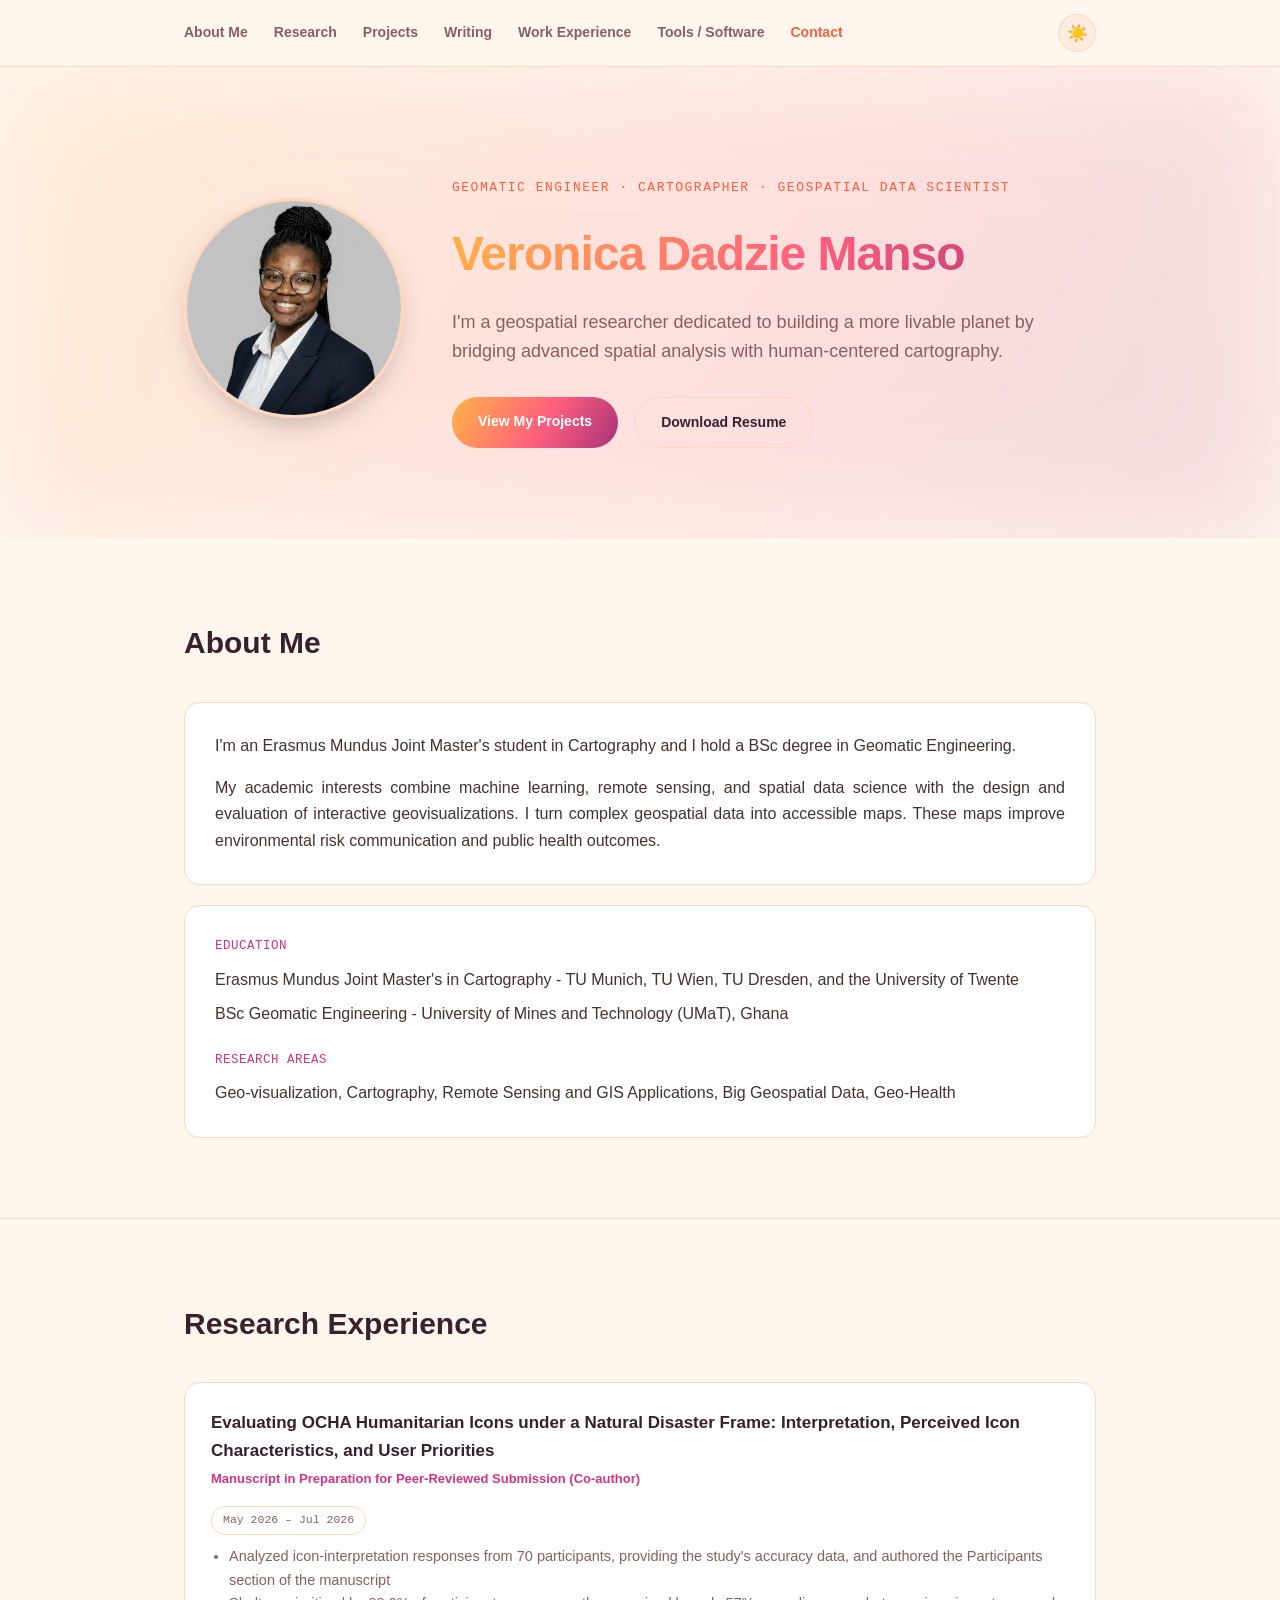
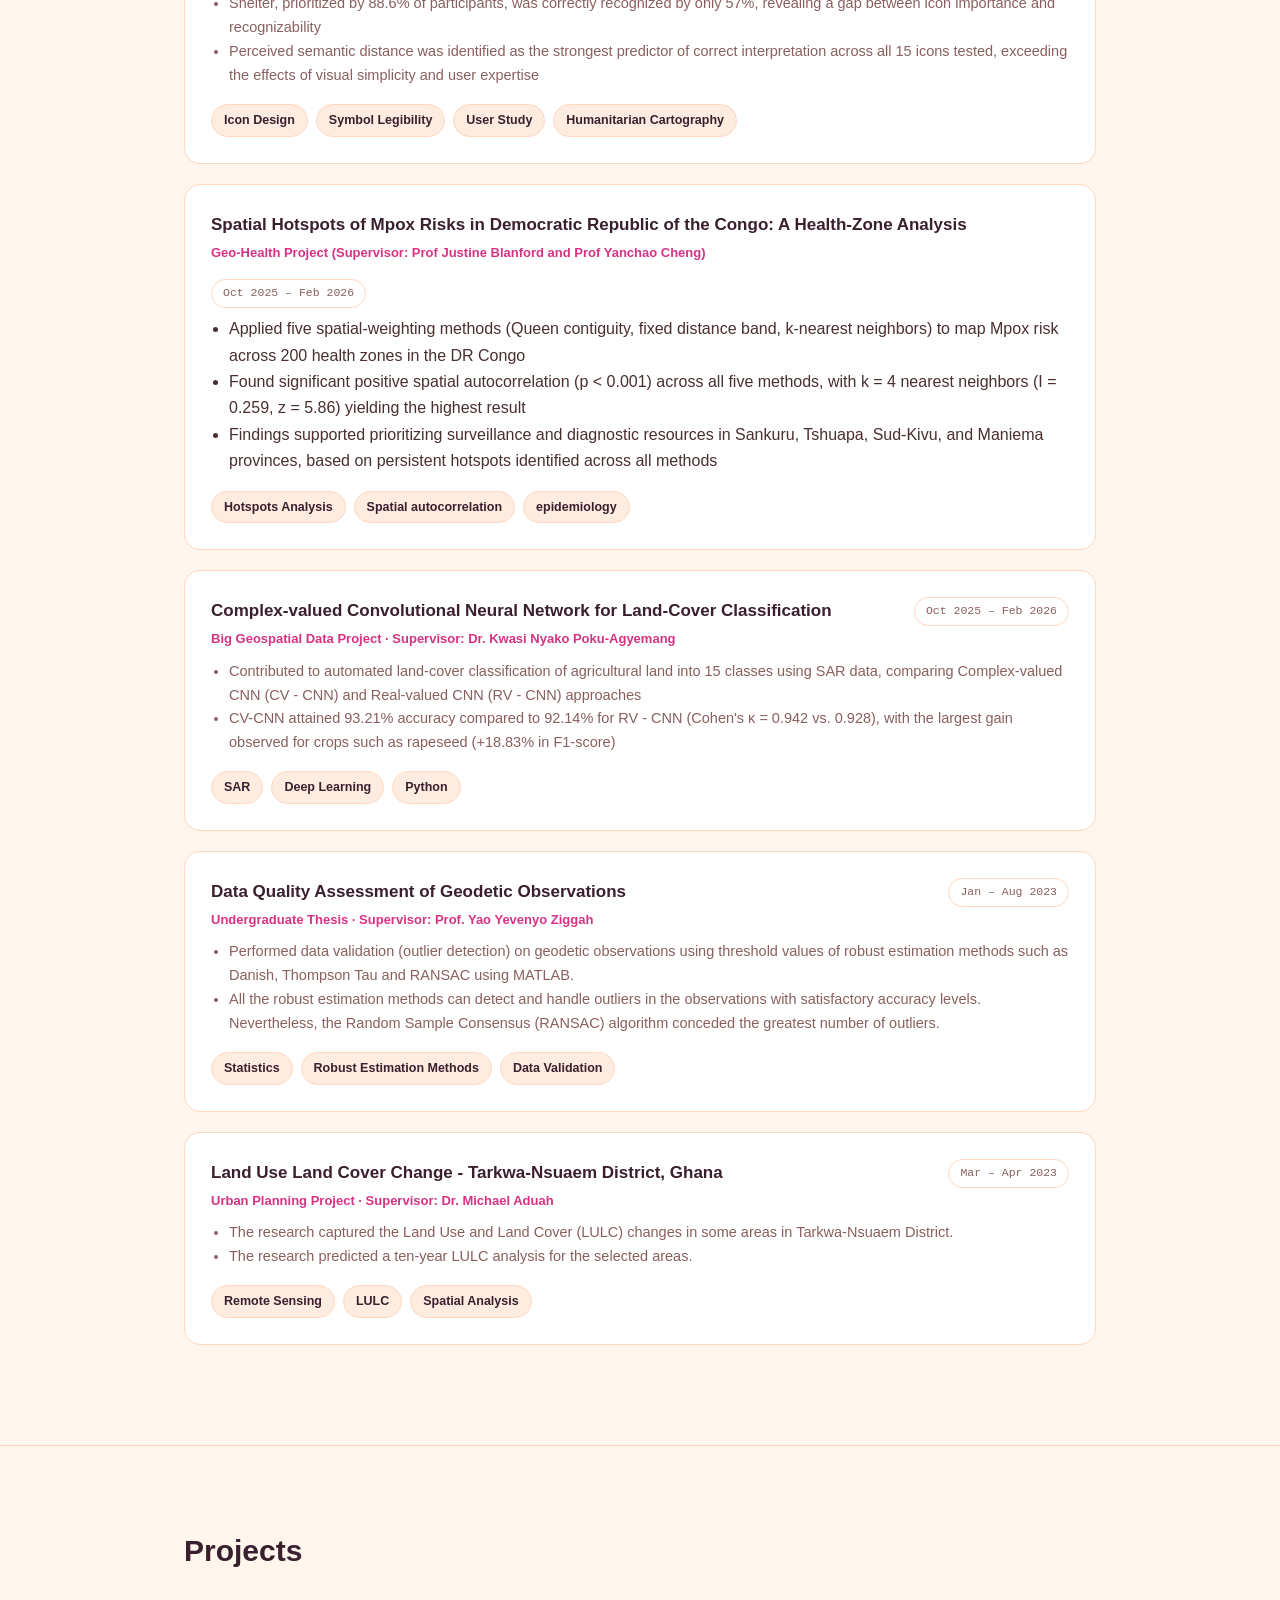
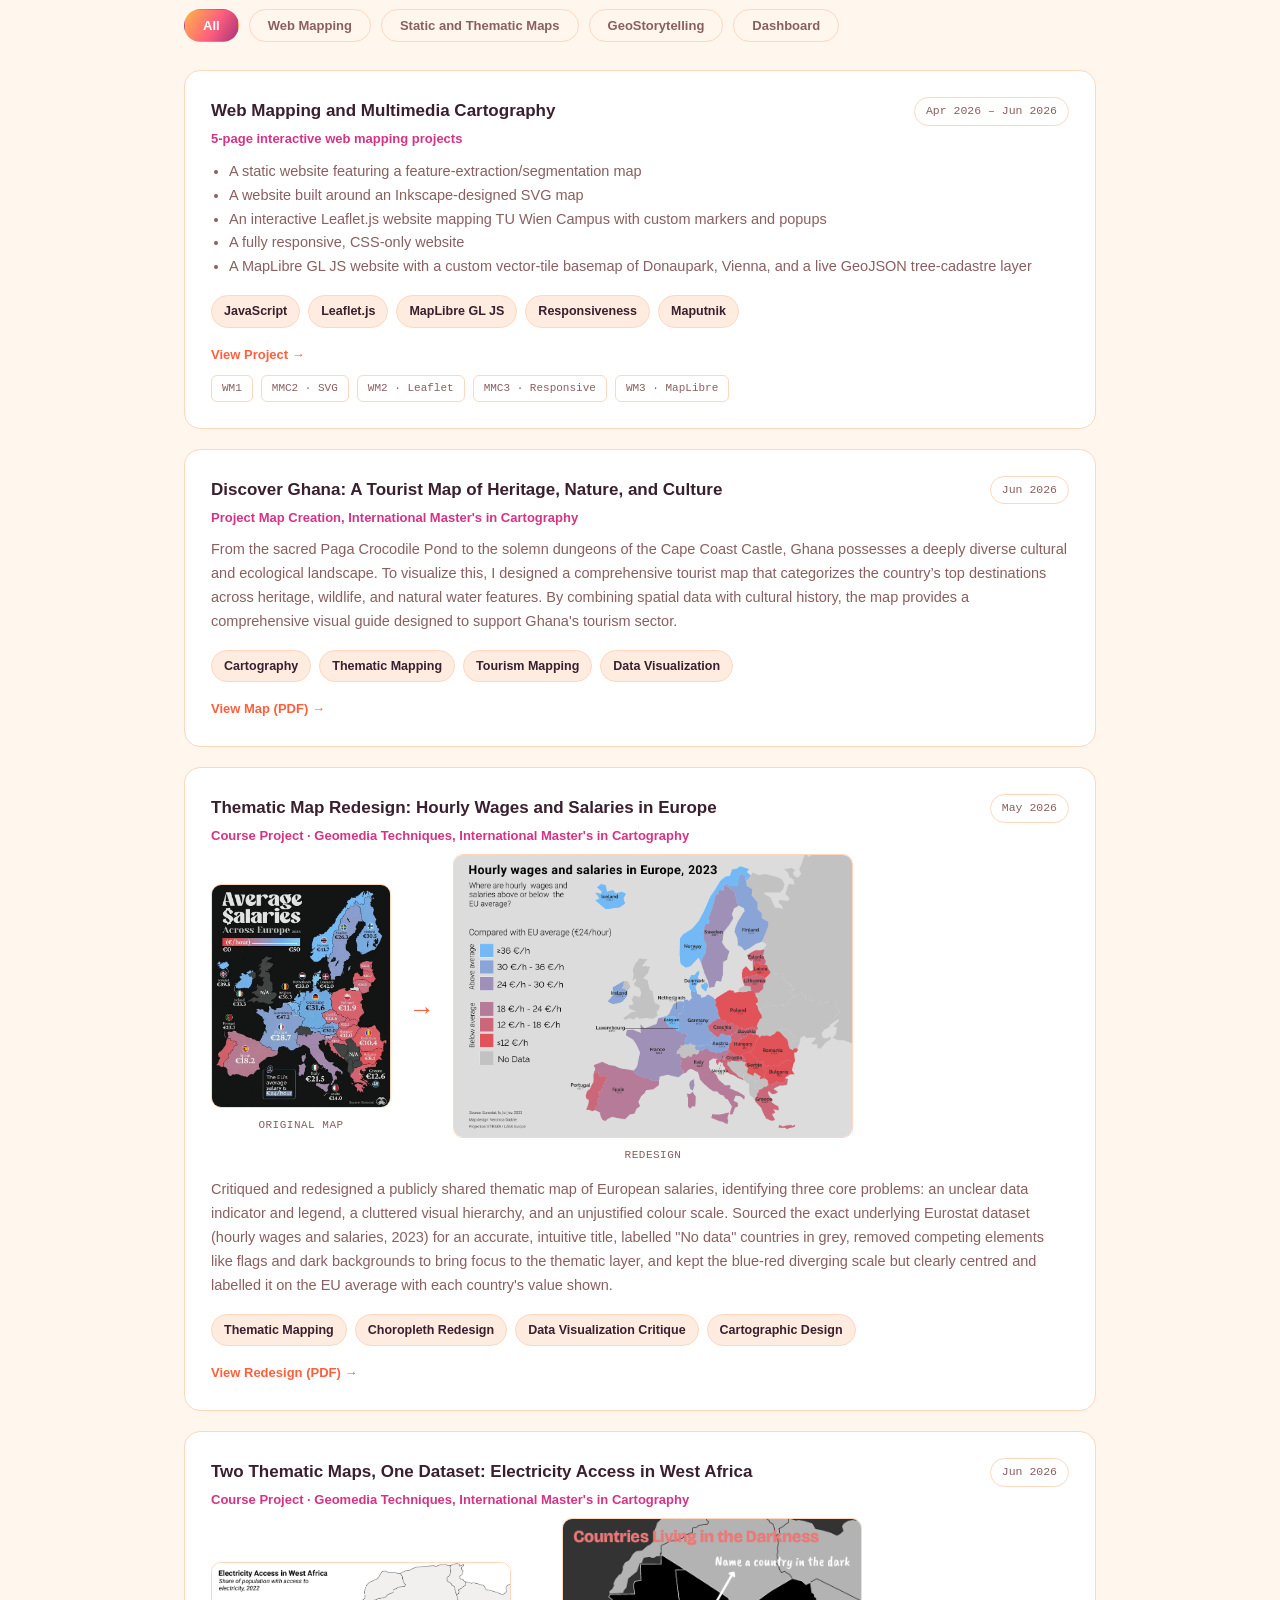
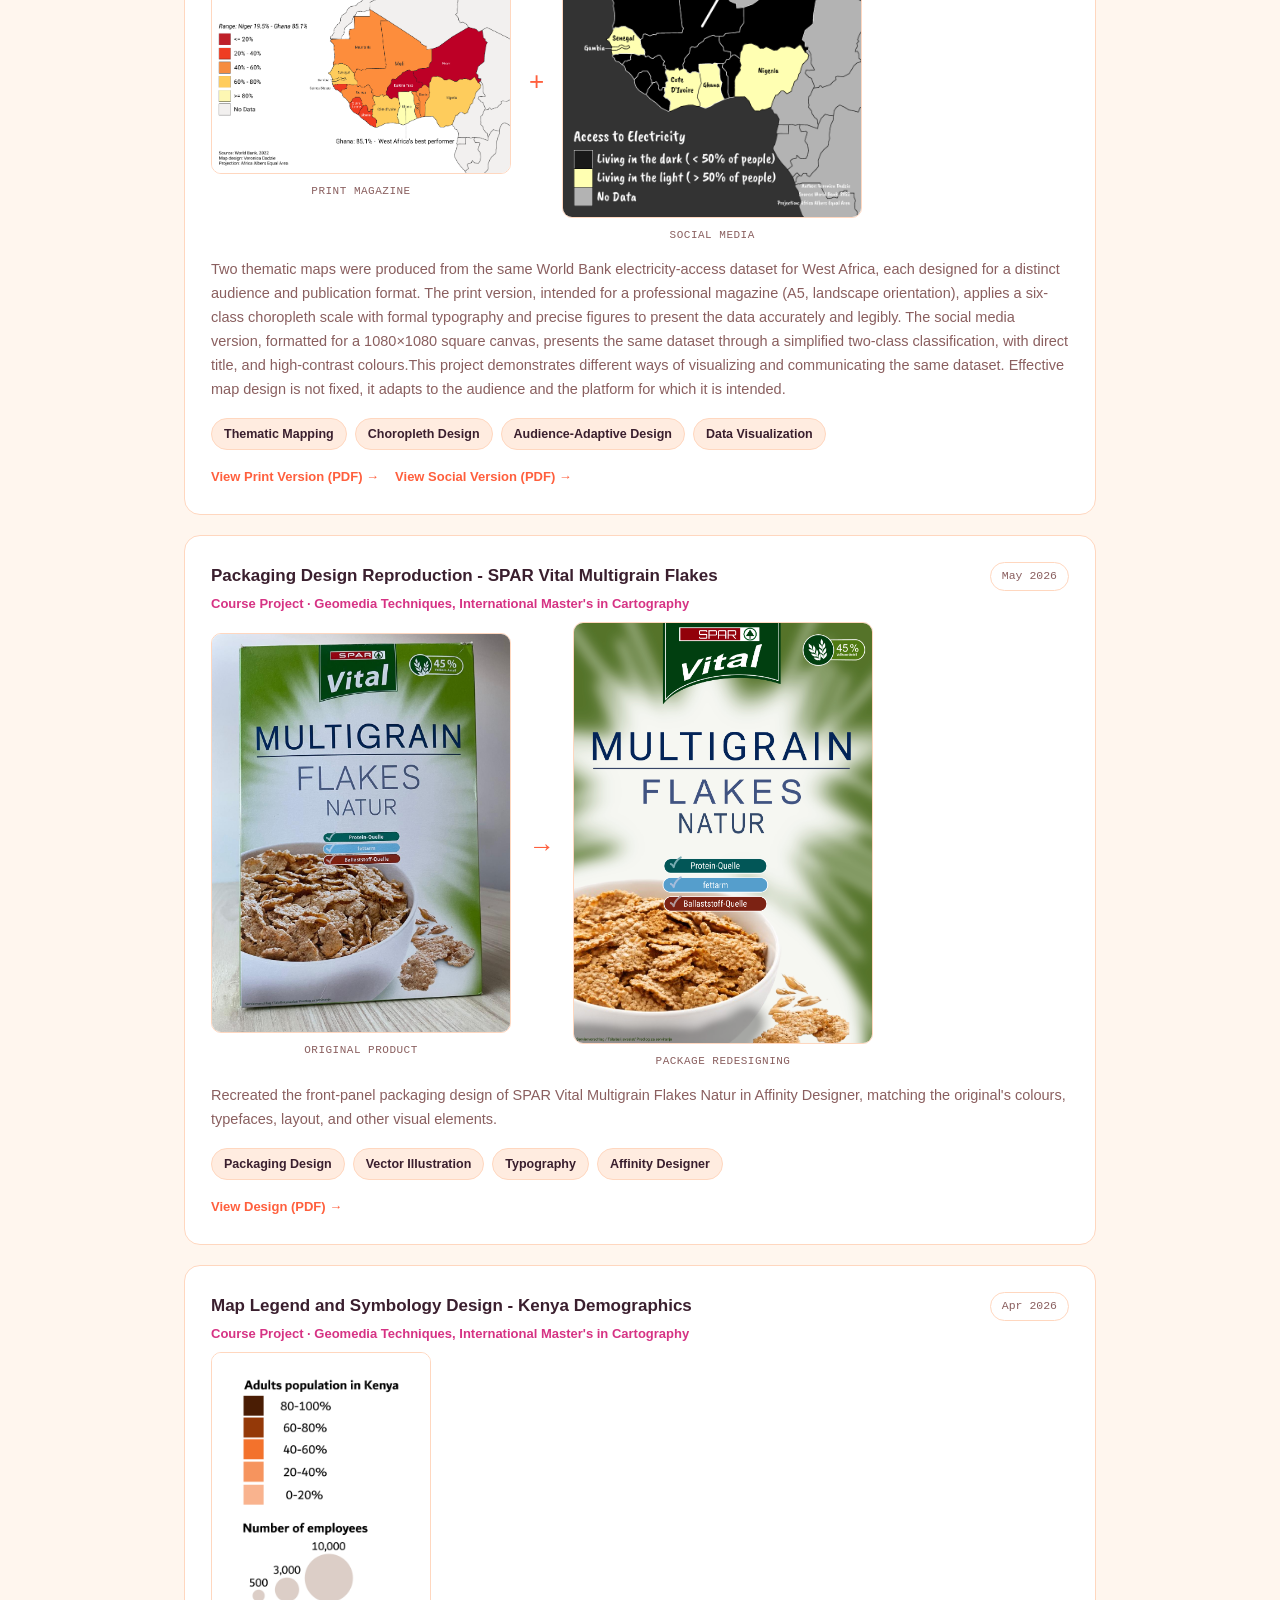
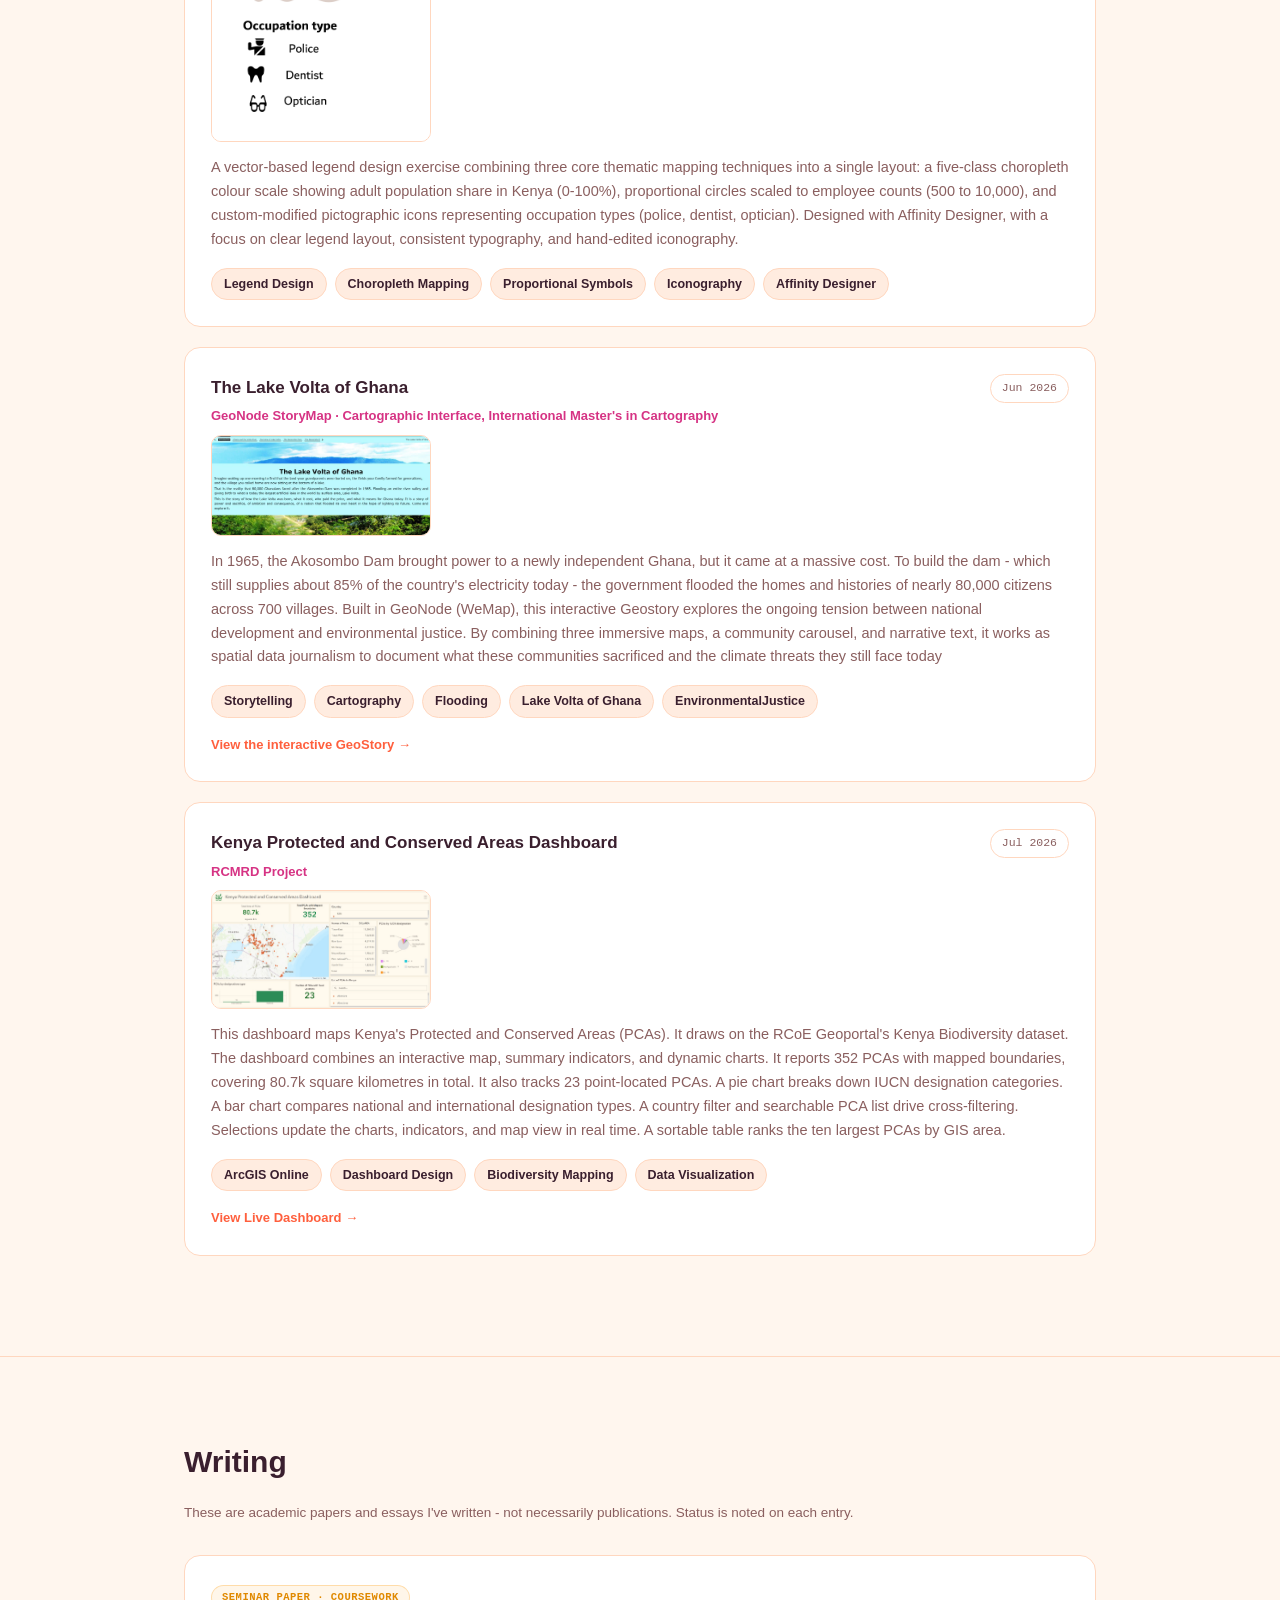
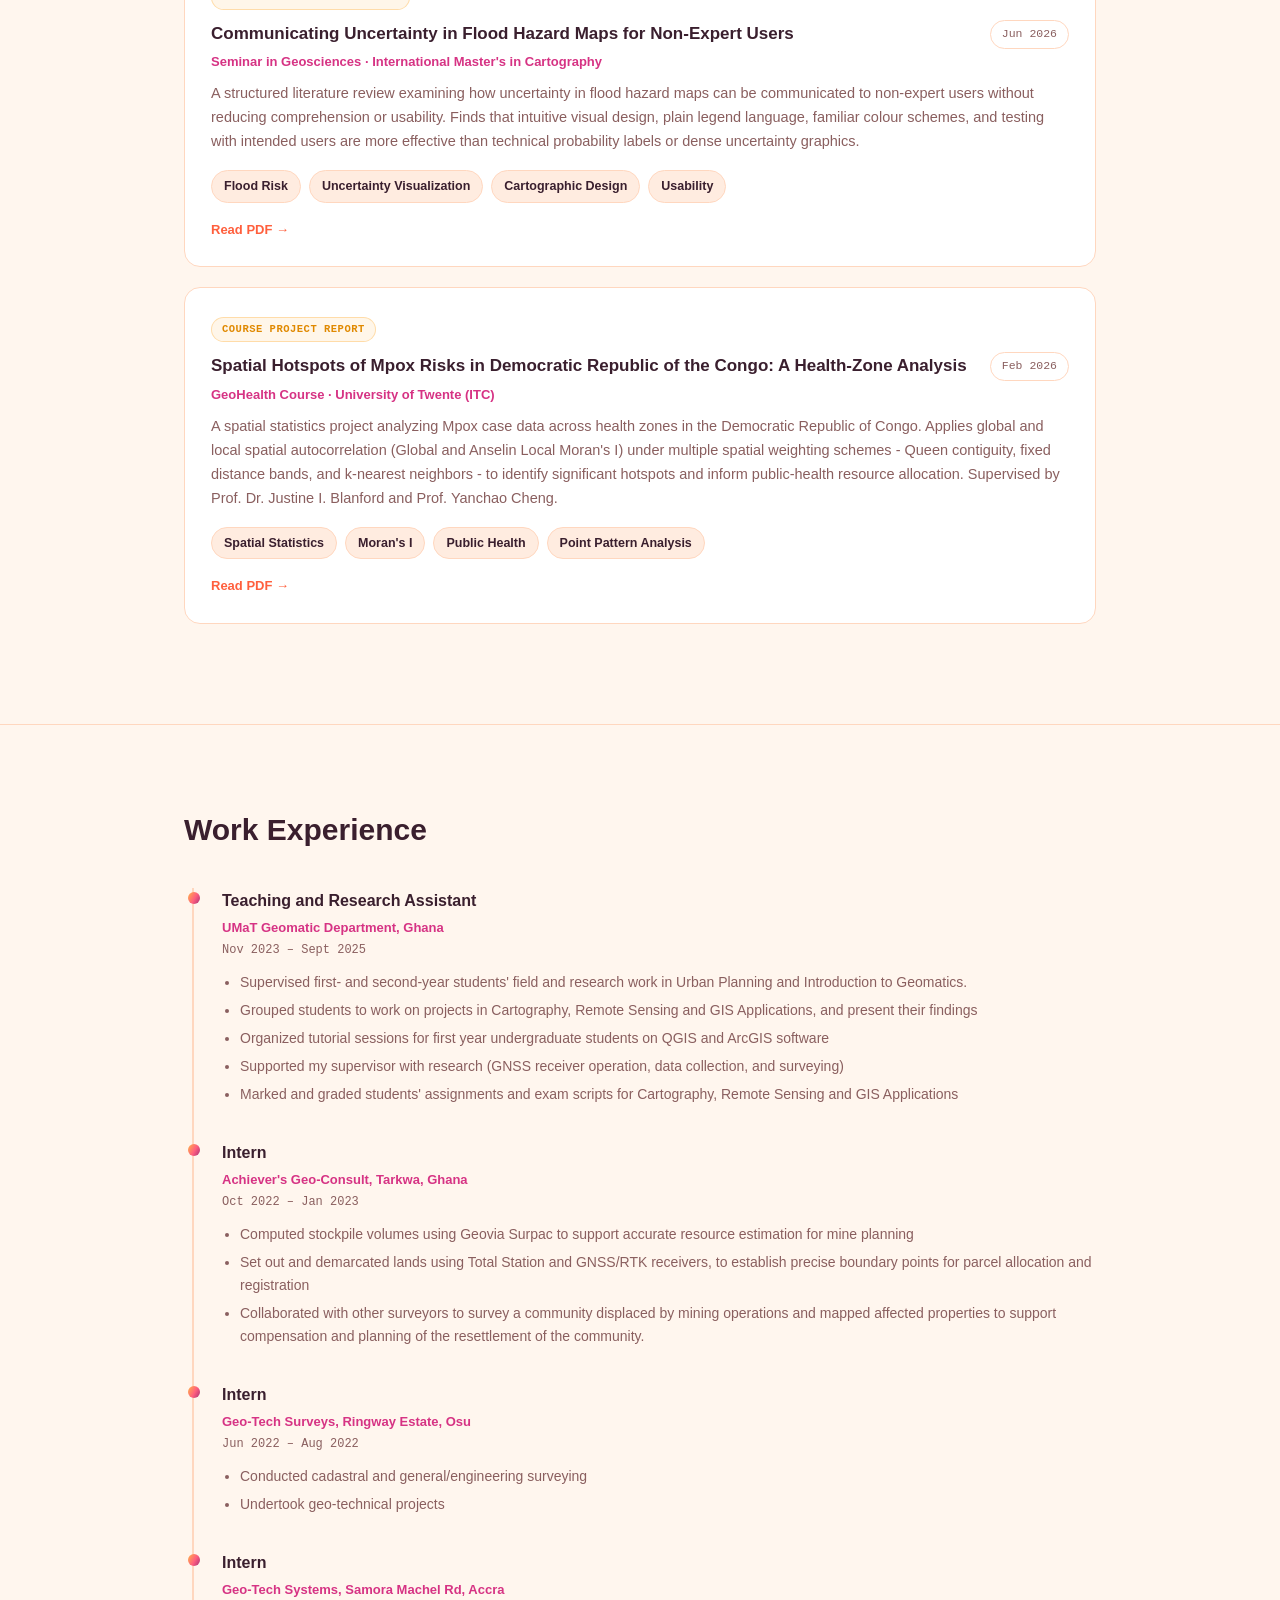
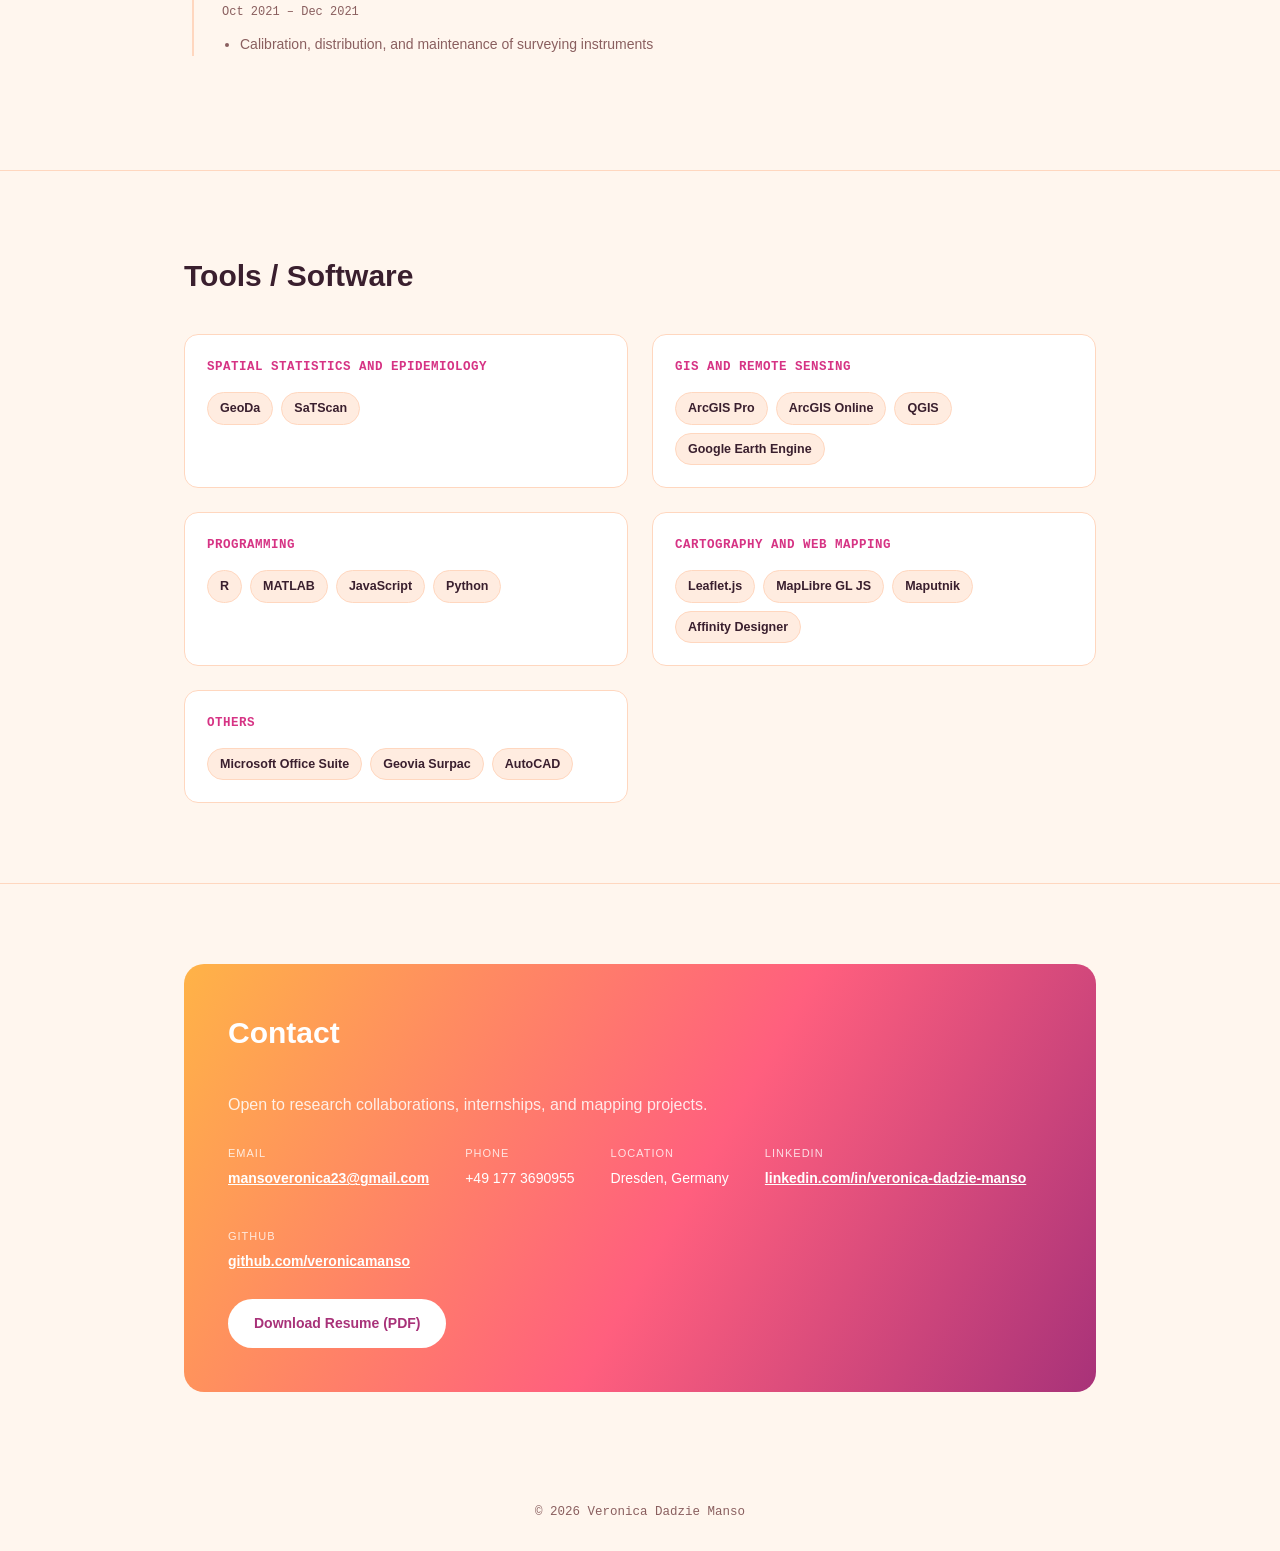
==== commit 415e606a: "Updated_Website" ====
--- a/index.html
+++ b/index.html
@@ -3,9 +3,9 @@
 <head>
 <meta charset="UTF-8">
 <meta name="viewport" content="width=device-width, initial-scale=1.0">
-<title>Veronica Dadzie Manso - Geomatic Engineer & Cartographer</title>
-<meta name="description" content="Portfolio of Veronica Dadzie Manso - Geomatic Engineer, Cartographer, Geo-Health Analyst, and Geospatial Data Scientist.">
-<meta property="og:title" content="Veronica Dadzie Manso - Geomatic Engineer, Cartographer, Geo-Health Analyst & Geospatial Data Scientist">
+<title>Veronica Dadzie Manso - Geomatic Engineer, Cartographer & Geospatial Data Scientist</title>
+<meta name="description" content="Portfolio of Veronica Dadzie Manso - Geomatic Engineer, Cartographer, and Geospatial Data Scientist.">
+<meta property="og:title" content="Veronica Dadzie Manso - Geomatic Engineer, Cartographer & Geospatial Data Scientist">
 <meta property="og:description" content="Interactive portfolio featuring cartography, web mapping, and geo-health research projects.">
 <meta property="og:type" content="website">
 <meta property="og:url" content="https://veronicamanso.github.io/portfolio/">
@@ -62,14 +62,10 @@
     background:var(--bg);
     border-bottom:1px solid var(--border);
   }
-  nav .wrap{display:flex;align-items:center;justify-content:space-between;padding-top:14px;padding-bottom:14px;}
-  .brand{font-family:var(--mono);font-weight:700;color:var(--heading);font-size:16px;}
-  .brand span{
-    color:var(--heading);
-  }
+  nav .wrap{display:flex;align-items:center;justify-content:space-between;gap:48px;padding-top:14px;padding-bottom:14px;}
   .navlinks{display:flex;align-items:center;gap:26px;}
   .navlinks a{
-    color:var(--text-dim);font-family:var(--sans);font-size:14px;font-weight:600;
+    color:var(--text-dim);font-family:var(--sans);font-size:14px;font-weight:600;white-space:nowrap;
   }
   .navlinks a:hover{color:var(--accent);text-decoration:none;}
   .navlinks a.active{color:var(--accent);}
@@ -95,6 +91,18 @@
     content:"";position:absolute;inset:0;z-index:-1;opacity:.14;
     background:var(--grad);filter:blur(60px);
   }
+  .hero-inner{display:flex;align-items:center;justify-content:space-between;gap:48px;flex-wrap:wrap;}
+  .hero-text{flex:1 1 420px;min-width:280px;}
+  .hero-photo-wrap{flex:0 0 auto;}
+  .hero-photo{
+    width:220px;height:220px;border-radius:50%;object-fit:cover;
+    border:3px solid var(--border);box-shadow:0 12px 34px -14px rgba(0,0,0,0.35);
+  }
+  @media (max-width:760px){
+    .hero-inner{flex-direction:column;text-align:center;}
+    .hero-photo{width:150px;height:150px;}
+    .btn-row{justify-content:center;}
+  }
   .eyebrow{
     font-family:var(--mono);color:var(--accent);font-size:13px;
     letter-spacing:1.5px;margin-bottom:16px;text-transform:uppercase;
@@ -117,10 +125,6 @@
 
   section{padding:80px 0;border-bottom:1px solid var(--border);}
   section:last-of-type{border-bottom:none;}
-  .section-tag{
-    font-family:var(--mono);color:var(--accent);font-size:13px;letter-spacing:1.5px;
-    text-transform:uppercase;margin-bottom:10px;
-  }
   h2{font-size:30px;font-weight:800;color:var(--heading);margin-bottom:34px;}
 
   p.lead{color:var(--text-dim);max-width:680px;font-size:16px;}
@@ -130,6 +134,11 @@
     background:var(--card);border:1px solid var(--border);border-radius:16px;padding:30px;
   }
   .about-card p.lead{max-width:none;text-align:justify;}
+  .edu-label{
+    font-family:var(--mono);font-size:12.5px;color:var(--accent-2);letter-spacing:0.5px;
+    text-transform:uppercase;margin-bottom:10px;margin-top:22px;
+  }
+  .edu-label:first-child{margin-top:0;}
 
   .skill-groups{display:grid;grid-template-columns:1fr 1fr;gap:24px;}
   .skill-group{
@@ -236,14 +245,13 @@
 
 <nav>
   <div class="wrap">
-    <div class="brand">Veronica Dadzie <span>Manso</span></div>
     <div class="navlinks" id="navlinks">
       <a href="#about">About Me</a>
-      <a href="#skills">Skills</a>
+      <a href="#research">Research</a>
       <a href="#projects">Projects</a>
-      <a href="#research">Research</a>
       <a href="#writing">Writing</a>
-      <a href="#experience">Experience</a>
+      <a href="#experience">Work Experience</a>
+      <a href="#skills">Tools / Software</a>
       <a href="#contact">Contact</a>
     </div>
     <div class="nav-right">
@@ -255,72 +263,144 @@
 
 <header class="hero" id="hero">
   <div class="wrap">
-    <div class="eyebrow">Geomatic Engineer · Cartographer · Geo-Health Analyst · Geospatial Data Scientist</div>
-    <h1 class="name">Veronica Dadzie Manso</h1>
-    <p class="tagline">
-      I design geovisualizations and interactive web maps that turn complex geospatial data into clear,
-      actionable insight - with a focus on geo-health and environmental risk mapping.
-    </p>
-    <div class="btn-row">
-      <a class="btn" href="#projects">View My Projects</a>
-      <a class="btn secondary" href="CV, Veronica Dadzie Manso.pdf" download>Download Resume</a>
+    <div class="hero-inner">
+      <div class="hero-photo-wrap">
+        <img class="hero-photo" src="images/veronica-headshot.jpg" alt="Veronica Dadzie Manso">
+      </div>
+      <div class="hero-text">
+        <div class="eyebrow">Geomatic Engineer · Cartographer · Geospatial Data Scientist</div>
+        <h1 class="name">Veronica Dadzie Manso</h1>
+        <p class="tagline">
+          I'm a geospatial researcher dedicated to building a more livable planet by bridging advanced spatial
+          analysis with human-centered cartography.
+        </p>
+        <div class="btn-row">
+          <a class="btn" href="#projects">View My Projects</a>
+          <a class="btn secondary" href="CV, Veronica Dadzie Manso.pdf" download>Download Resume</a>
+        </div>
+      </div>
     </div>
   </div>
 </header>
 
 <section id="about">
   <div class="wrap">
-    <div class="section-tag">Get to know me</div>
     <h2>About Me</h2>
     <div class="about-grid">
       <div class="about-card">
         <p class="lead" style="color:var(--text);">
-          I'm an Erasmus Mundus Joint Master's student in Cartography with structured mobility at Technical
-          University of Munich (Germany), Vienna University of Technology (Austria), Dresden University of
-          Technology (Germany), and the University of Twente (Netherlands). I hold a First-Class Honours degree
-          in BSc Geomatic Engineering from the University of Mines and Technology, Ghana. My work sits at the
-          intersection of geospatial data quality, remote sensing, spatial analysis, and geo / public health
-          mapping. As a cartographer, I specialize in geovisualization, map design, and clear spatial data
-          communication, applying these skills to develop interactive web maps using tools such as Leaflet.js
-          and MapLibre GL JS.
+          I'm an Erasmus Mundus Joint Master's student in Cartography and I hold a BSc degree in Geomatic Engineering.
         </p>
+        <p class="lead" style="color:var(--text);margin-top:16px;">
+          My academic interests combine machine learning, remote sensing, and spatial data science with the
+          design and evaluation of interactive geovisualizations. I turn complex geospatial data into accessible
+          maps. These maps improve environmental risk communication and public health outcomes.
+        </p>
+      </div>
+      <div class="about-card">
+        <div class="edu-label">Education</div>
+        <p class="lead" style="color:var(--text);">Erasmus Mundus Joint Master's in Cartography - TU Munich, TU Wien, TU Dresden, and the University of Twente</p>
+        <p class="lead" style="color:var(--text);margin-top:8px;">BSc Geomatic Engineering - University of Mines and Technology (UMaT), Ghana</p>
+        <div class="edu-label">Research Areas</div>
+        <p class="lead" style="color:var(--text);">Geo-visualization, Cartography, Remote Sensing and GIS Applications, Big Geospatial Data, Geo-Health</p>
       </div>
     </div>
   </div>
 </section>
 
-<section id="skills">
-  <div class="wrap">
-    <div class="section-tag">What I work with</div>
-    <h2>Skills</h2>
-    <div class="skill-groups">
-      <div class="skill-group">
-        <h3>Cartography</h3>
-        <div class="tags"><span class="tag">Geovisualization</span><span class="tag">Cartographic Design</span><span class="tag">Map Symbology</span><span class="tag">Spatial Data Storytelling</span></div>
-      </div>
-      <div class="skill-group">
-        <h3>Programming & Analysis</h3>
-        <div class="tags"><span class="tag">Python</span><span class="tag">R</span><span class="tag">MATLAB</span><span class="tag">JavaScript</span></div>
-      </div>
-      <div class="skill-group">
-        <h3>GIS & Remote Sensing</h3>
-        <div class="tags"><span class="tag">ArcGIS Pro</span><span class="tag">QGIS</span><span class="tag">SatScan</span><span class="tag">GeoDa</span><span class="tag">Geovia Surpac</span></div>
-      </div>
-      <div class="skill-group">
-        <h3>Web Mapping</h3>
-        <div class="tags"><span class="tag">Leaflet.js</span><span class="tag">MapLibre GL JS</span><span class="tag">Maputnik</span><span class="tag">HTML/CSS</span><span class="tag">SVG</span></div>
-      </div>
-      <div class="skill-group">
-        <h3>Design & Office</h3>
-        <div class="tags"><span class="tag">AutoCAD</span><span class="tag">Affinity Designer</span><span class="tag">MS Office</span></div>
-      </div>
+<section id="research">
+  <div class="wrap">
+    <h2>Research Experience</h2>
+
+    <div class="card">
+      <div class="card-top">
+        <div>
+          <div class="card-title">Evaluating OCHA Humanitarian Icons under a Natural Disaster Frame: Interpretation, Perceived Icon Characteristics, and User Priorities</div>
+          <div class="card-sub">Manuscript in Preparation for Peer-Reviewed Submission (Co-author)</div>
+        </div>
+        <div class="card-date">May 2026 – Jul 2026</div>
+      </div>
+      <div class="card-desc">
+        <ul style="padding-left:18px;">
+          <li>Analyzed icon-interpretation responses from 70 participants, providing the study's accuracy data, and authored the Participants section of the manuscript</li>
+          <li>Shelter, prioritized by 88.6% of participants, was correctly recognized by only 57%, revealing a gap between icon importance and recognizability</li>
+          <li>Perceived semantic distance was identified as the strongest predictor of correct interpretation across all 15 icons tested, exceeding the effects of visual simplicity and user expertise</li>
+        </ul>
+      </div>
+      <div class="tags"><span class="tag">Icon Design</span><span class="tag">Symbol Legibility</span><span class="tag">User Study</span><span class="tag">Humanitarian Cartography</span></div>
+    </div>
+
+    <div class="card">
+      <div class="card-top">
+        <div>
+          <div class="card-title">Spatial Hotspots of Mpox Risks in Democratic Republic of the Congo: A Health-Zone Analysis</div>
+          <div class="card-sub">Geo-Health Project (Supervisor: Prof Justine Blanford and Prof Yanchao Cheng)</div>
+        </div>
+        <div class="card-date">Oct 2025 – Feb 2026</div>
+      </div>
+      <ul style="padding-left:18px;">
+        <li>Applied five spatial-weighting methods (Queen contiguity, fixed distance band, k-nearest neighbors) to map Mpox risk across 200 health zones in the DR Congo</li>
+        <li>Found significant positive spatial autocorrelation (p &lt; 0.001) across all five methods, with k = 4 nearest neighbors (I = 0.259, z = 5.86) yielding the highest result</li>
+        <li>Findings supported prioritizing surveillance and diagnostic resources in Sankuru, Tshuapa, Sud-Kivu, and Maniema provinces, based on persistent hotspots identified across all methods</li>
+      </ul>
+      <div class="tags"><span class="tag">Hotspots Analysis</span><span class="tag">Spatial autocorrelation</span><span class="tag">epidemiology</span></div>
+    </div>
+
+    <div class="card">
+      <div class="card-top">
+        <div>
+          <div class="card-title">Complex-valued Convolutional Neural Network for Land-Cover Classification</div>
+          <div class="card-sub">Big Geospatial Data Project · Supervisor: Dr. Kwasi Nyako Poku-Agyemang</div>
+        </div>
+        <div class="card-date">Oct 2025 – Feb 2026</div>
+      </div>
+      <div class="card-desc">
+        <ul style="padding-left:18px;">
+          <li>Contributed to automated land-cover classification of agricultural land into 15 classes using SAR data, comparing Complex-valued CNN (CV - CNN) and Real-valued CNN (RV - CNN) approaches</li>
+          <li>CV-CNN attained 93.21% accuracy compared to 92.14% for RV - CNN (Cohen's κ = 0.942 vs. 0.928), with the largest gain observed for crops such as rapeseed (+18.83% in F1-score)</li>
+        </ul>
+      </div>
+      <div class="tags"><span class="tag">SAR</span><span class="tag">Deep Learning</span><span class="tag">Python</span></div>
+    </div>
+
+    <div class="card">
+      <div class="card-top">
+        <div>
+          <div class="card-title">Data Quality Assessment of Geodetic Observations</div>
+          <div class="card-sub">Undergraduate Thesis · Supervisor: Prof. Yao Yevenyo Ziggah</div>
+        </div>
+        <div class="card-date">Jan – Aug 2023</div>
+      </div>
+      <div class="card-desc">
+        <ul style="padding-left:18px;">
+          <li>Performed data validation (outlier detection) on geodetic observations using threshold values of robust estimation methods such as Danish, Thompson Tau and RANSAC using MATLAB.</li>
+          <li>All the robust estimation methods can detect and handle outliers in the observations with satisfactory accuracy levels. Nevertheless, the Random Sample Consensus (RANSAC) algorithm conceded the greatest number of outliers.</li>
+        </ul>
+      </div>
+      <div class="tags"><span class="tag">Statistics</span><span class="tag">Robust Estimation Methods</span><span class="tag">Data Validation</span></div>
+    </div>
+
+    <div class="card">
+      <div class="card-top">
+        <div>
+          <div class="card-title">Land Use Land Cover Change - Tarkwa-Nsuaem District, Ghana</div>
+          <div class="card-sub">Urban Planning Project · Supervisor: Dr. Michael Aduah</div>
+        </div>
+        <div class="card-date">Mar – Apr 2023</div>
+      </div>
+      <div class="card-desc">
+        <ul style="padding-left:18px;">
+          <li>The research captured the Land Use and Land Cover (LULC) changes in some areas in Tarkwa-Nsuaem District.</li>
+          <li>The research predicted a ten-year LULC analysis for the selected areas.</li>
+        </ul>
+      </div>
+      <div class="tags"><span class="tag">Remote Sensing</span><span class="tag">LULC</span><span class="tag">Spatial Analysis</span></div>
     </div>
   </div>
 </section>
 
 <section id="projects">
   <div class="wrap">
-    <div class="section-tag">Selected work</div>
     <h2>Projects</h2>
 
     <div class="filter-row">
@@ -328,9 +408,10 @@
       <button class="filter-btn" data-filter="software">Web Mapping</button>
       <button class="filter-btn" data-filter="design">Static and Thematic Maps</button>
       <button class="filter-btn" data-filter="storymap">GeoStorytelling</button>
-    </div>
-
-    <d class="card" data-cat="software">
+      <button class="filter-btn" data-filter="dashboard">Dashboard</button>
+    </div>
+
+    <div class="card" data-cat="software">
       <div class="card-top">
         <div>
           <div class="card-title">Web Mapping and Multimedia Cartography</div>
@@ -349,7 +430,7 @@
       </div>
       <div class="tags">
         <span class="tag">JavaScript</span><span class="tag">Leaflet.js</span><span class="tag">MapLibre GL JS</span>
-        <span class="tag">SVG</span><span class="tag">Responsive CSS</span>
+        <span class="tag">Responsiveness</span><span class="tag">Maputnik</span>
       </div>
       <div class="card-links"><a class="card-link" href="projects/webmapping/index.html">View Project →</a></div>
       <div class="page-list">
@@ -359,7 +440,7 @@
         <a class="page-pill" href="projects/webmapping/mmc3.html">MMC3 · Responsive</a>
         <a class="page-pill" href="projects/webmapping/wm3.html">WM3 · MapLibre</a>
       </div>
-    </d
+    </div>
 
     <div class="card" data-cat="design">
       <div class="card-top">
@@ -432,7 +513,7 @@
         magazine (A5, landscape orientation), applies a six-class choropleth scale with formal typography and
         precise figures to present the data accurately and legibly. The social media version, formatted for a
         1080×1080 square canvas, presents the same dataset through a simplified two-class classification, with direct
-        title, and high-contrast colours.This project demonstrates different ways of visualizing and communicating the 
+        title, and high-contrast colours.This project demonstrates different ways of visualizing and communicating the
         same dataset. Effective map design is not fixed, it adapts to the audience and the platform for which it is intended.
       </div>
       <div class="tags"><span class="tag">Thematic Mapping</span><span class="tag">Choropleth Design</span><span class="tag">Audience-Adaptive Design</span><span class="tag">Data Visualization</span></div>
@@ -440,20 +521,21 @@
         <a class="card-link" href="projects/map-design/WestAfrica_Electricity_Magazine.pdf" target="_blank">View Print Version (PDF) →</a>
         <a class="card-link" href="projects/map-design/WestAfrica_Electricity_Social.pdf" target="_blank">View Social Version (PDF) →</a>
       </div>
-
-      <div class="card" data-cat="design">
+    </div>
+
+    <div class="card" data-cat="design">
       <div class="card-top">
         <div>
           <div class="card-title">Packaging Design Reproduction - SPAR Vital Multigrain Flakes</div>
           <div class="card-sub">Course Project · Geomedia Techniques, International Master's in Cartography</div>
-          </div>
-          <div class="card-date">May 2026</div>
-        </div>
-        <div class="compare-row">
-          <div class="compare-item">
-            <img class="card-thumb" src="projects/map-design/Packaging_Original_Photo.png" alt="Photo of the original SPAR Vital Multigrain Flakes Natur packaging">
-            <span class="compare-label">Original Product</span>
-          </div>
+        </div>
+        <div class="card-date">May 2026</div>
+      </div>
+      <div class="compare-row">
+        <div class="compare-item">
+          <img class="card-thumb" src="projects/map-design/Packaging_Original_Photo.png" alt="Photo of the original SPAR Vital Multigrain Flakes Natur packaging">
+          <span class="compare-label">Original Product</span>
+        </div>
         <div class="compare-arrow">→</div>
         <div class="compare-item">
           <img class="card-thumb" src="projects/map-design/Packaging_Reproduction.png" alt="Recreated front-panel packaging design for SPAR Vital Multigrain Flakes Natur">
@@ -468,7 +550,7 @@
       <div class="card-links"><a class="card-link" href="projects/map-design/Packaging_Reproduction.pdf" target="_blank">View Design (PDF) →</a></div>
     </div>
 
-      <div class="card" data-cat="design">
+    <div class="card" data-cat="design">
       <div class="card-top">
         <div>
           <div class="card-title">Map Legend and Symbology Design - Kenya Demographics</div>
@@ -487,121 +569,55 @@
       <div class="tags"><span class="tag">Legend Design</span><span class="tag">Choropleth Mapping</span><span class="tag">Proportional Symbols</span><span class="tag">Iconography</span><span class="tag">Affinity Designer</span></div>
     </div>
 
-      </div>
-      <div class="card" data-cat="storymap">
-        <div class="card-top">
-          <div>
-            <div class="card-title">The Lake Volta of Ghana</div>
-            <div class="card-sub">GeoNode StoryMap · Cartographic Interface, International Master's in Cartography</div>
-          </div>
-          <div class="card-date">Jun 2026</div>
-        </div>
-        <img class="card-thumb" src="Story_Map/Storymap_Lake_Bosomtwe%20of%20Ghana.png" alt="The Lake Volta of Ghana storymap introduction">
-        <div class="card-desc">
-          In 1965, the Akosombo Dam brought power to a newly independent Ghana, but it came at a massive cost. To build the dam — which still supplies about 85% of the country's electricity today — the government flooded the homes and histories of nearly 80,000 citizens across 700 villages. Built in GeoNode (WeMap), this interactive Geostory explores the ongoing tension between national development and environmental justice. By combining three immersive maps, a community carousel, and narrative text, it works as spatial data journalism to document what these communities sacrificed and the climate threats they still face today
-        </div>
-        <div class="tags">
-          <span class="tag">Storytelling</span><span class="tag">Cartography</span><span class="tag">Flooding</span>
-          <span class="tag">Lake Volta of Ghana</span><span class="tag">EnvironmentalJustice</span>
-        </div>
-        <div class="card-links"><a class="card-link" href="https://jmnode.geocentive.at:7443/catalogue/uuid/ed5275c1-e5e0-48e6-8e2f-f4250c06f9cd" target="_blank" rel="noopener">View the interactive GeoStory →</a></div>
-      </div>
+    <div class="card" data-cat="storymap">
+      <div class="card-top">
+        <div>
+          <div class="card-title">The Lake Volta of Ghana</div>
+          <div class="card-sub">GeoNode StoryMap · Cartographic Interface, International Master's in Cartography</div>
+        </div>
+        <div class="card-date">Jun 2026</div>
+      </div>
+      <img class="card-thumb" src="Story_Map/Storymap_Lake_Bosomtwe%20of%20Ghana.png" alt="The Lake Volta of Ghana storymap introduction">
+      <div class="card-desc">
+        In 1965, the Akosombo Dam brought power to a newly independent Ghana, but it came at a massive cost. To build the dam - which still supplies about 85% of the country's electricity today - the government flooded the homes and histories of nearly 80,000 citizens across 700 villages. Built in GeoNode (WeMap), this interactive Geostory explores the ongoing tension between national development and environmental justice. By combining three immersive maps, a community carousel, and narrative text, it works as spatial data journalism to document what these communities sacrificed and the climate threats they still face today
+      </div>
+      <div class="tags">
+        <span class="tag">Storytelling</span><span class="tag">Cartography</span><span class="tag">Flooding</span>
+        <span class="tag">Lake Volta of Ghana</span><span class="tag">EnvironmentalJustice</span>
+      </div>
+      <div class="card-links"><a class="card-link" href="https://jmnode.geocentive.at:7443/catalogue/uuid/ed5275c1-e5e0-48e6-8e2f-f4250c06f9cd" target="_blank" rel="noopener">View the interactive GeoStory →</a></div>
+    </div>
+
+    <div class="card" data-cat="dashboard">
+      <div class="card-top">
+        <div>
+          <div class="card-title">Kenya Protected and Conserved Areas Dashboard</div>
+          <div class="card-sub">RCMRD Project</div>
+        </div>
+        <div class="card-date">Jul 2026</div>
+      </div>
+      <img class="card-thumb" src="projects/webmapping/kenya-pca-dashboard-screenshot.png" alt="Kenya Protected and Conserved Areas Dashboard showing map, indicators, and charts">
+      <div class="card-desc">
+        This dashboard maps Kenya's Protected and Conserved Areas (PCAs).
+        It draws on the RCoE Geoportal's Kenya Biodiversity dataset. The dashboard combines an interactive map,
+        summary indicators, and dynamic charts. It reports 352 PCAs with mapped boundaries, covering 80.7k square
+        kilometres in total. It also tracks 23 point-located PCAs. A pie chart breaks down IUCN designation
+        categories. A bar chart compares national and international designation types. A country filter and
+        searchable PCA list drive cross-filtering. Selections update the charts, indicators, and map view in real
+        time. A sortable table ranks the ten largest PCAs by GIS area.
+      </div>
+      <div class="tags">
+        <span class="tag">ArcGIS Online</span><span class="tag">Dashboard Design</span>
+        <span class="tag">Biodiversity Mapping</span><span class="tag">Data Visualization</span>
+      </div>
+      <div class="card-links"><a class="card-link" href="https://www.arcgis.com/apps/dashboards/afea007813c140b5903a1815064a605f" target="_blank" rel="noopener">View Live Dashboard →</a></div>
+    </div>
 
   </div>
 </section>
 
-<section id="research">
-  <div class="wrap">
-    <div class="section-tag">Academic research</div>
-    <h2>Research Experience</h2>
-
-    <div class="card">
-  <div class="card-top">
-    <div>
-      <div class="card-title">Evaluating OCHA Humanitarian Icons under a Natural Disaster Frame: Interpretation, Perceived Icon Characteristics, and User Priorities</div>
-      <div class="card-sub">Manuscript in Preparation for Peer-Reviewed Submission (Co-author)</div>
-    </div>
-    <div class="card-date">May 2026 – Jul 2026</div>
-  </div>
-  <div class="card-desc">
-    <ul style="padding-left:18px;">
-      <li>Analyzed icon-interpretation responses from 70 participants, providing the study's accuracy data, and authored the Participants section of the manuscript</li>
-      <li>Shelter, prioritized by 88.6% of participants, was correctly recognized by only 57%, revealing a gap between icon importance and recognizability</li>
-      <li>Perceived semantic distance was identified as the strongest predictor of correct interpretation across all 15 icons tested, exceeding the effects of visual simplicity and user expertise</li>
-    </ul>
-  </div>
-  <div class="tags"><span class="tag">Icon Design</span><span class="tag">Symbol Legibility</span><span class="tag">User Study</span><span class="tag">Humanitarian Cartography</span></div>
-</div>
-
-    <div class="card">
-      <div class="card-top">
-        <div>
-          <div class="card-title">Spatial Hotspots of Mpox Risk in the DR Congo</div>
-          <div class="card-sub">Geo-Health Project · Supervisor: Prof. Justine Blanford</div>
-        </div>
-        <div class="card-date">Oct 2025 – Feb 2026</div>
-      </div>
-      <ul style="padding-left:18px;">
-        <li>Applied five spatial-weighting methods (Queen contiguity, fixed distance band, k-nearest neighbors) to map Mpox risk across 200 health zones in the DR Congo</li>
-        <li>Found significant positive spatial autocorrelation (p &lt; 0.001) across all five methods, with k = 4 nearest neighbors (I = 0.259, z = 5.86) yielding the highest result</li>
-        <li>Findings supported prioritizing surveillance and diagnostic resources in Sankuru, Tshuapa, Sud-Kivu, and Maniema provinces, based on persistent hotspots identified across all methods</li>
-      </ul>
-      <div class="tags"><span class="tag">Hotspots Analysis</span><span class="tag">Spatial autocorrelation</span><span class="tag">epidemiology</span></div>
-    </div>
-
-    <div class="card">
-      <div class="card-top">
-        <div>
-          <div class="card-title">SAR-Based Land-Cover Classification Using CV-CNN</div>
-          <div class="card-sub">Big Geospatial Data Project · Supervisor: Dr. Kwasi Nyako Poku-Agyemang</div>
-        </div>
-        <div class="card-date">Oct 2025 – Feb 2026</div>
-      </div>
-      <div class="card-desc">
-        Conducted automated land-cover classification of agricultural land into 15 classes using SAR remote sensing data and compared complex-valued CNN against conventional CNN approaches. Presented as a poster at TU Munich, 2025.
-      </div>
-      <div class="tags"><span class="tag">SAR</span><span class="tag">Deep Learning</span><span class="tag">Python</span></div>
-    </div>
-
-    <div class="card">
-      <div class="card-top">
-        <div>
-          <div class="card-title">Data Quality Assessment of Geodetic Observations</div>
-          <div class="card-sub">Undergraduate Thesis · Supervisor: Prof. Yao Yevenyo Ziggah</div>
-        </div>
-        <div class="card-date">Jan – Aug 2023</div>
-      </div>
-      <div class="card-desc">
-        <ul style="padding-left:18px;">
-          <li>Performed data validation (outlier detection) on geodetic observations using threshold values of robust estimation methods such as Danish, Thompson Tau and RANSAC using MATLAB.</li>
-          <li>All the robust estimation methods can detect and handle outliers in the observations with satisfactory accuracy levels. Nevertheless, the Random Sample Consensus (RANSAC) algorithm conceded the greatest number of outliers.</li>
-        </ul>
-      </div>
-      <div class="tags"><span class="tag">Statistics</span><span class="tag">Robust Estimation Methods</span><span class="tag">Data Validation</span></div>
-    </div>
-
-    <div class="card">
-      <div class="card-top">
-        <div>
-          <div class="card-title">Land Use Land Cover Change - Tarkwa-Nsuaem District, Ghana</div>
-          <div class="card-sub">Urban Planning Project · Supervisor: Dr. Michael Aduah</div>
-        </div>
-        <div class="card-date">Mar – Apr 2023</div>
-      </div>
-      <div class="card-desc">
-        <ul style="padding-left:18px;">
-          <li>The research captured the Land Use and Land Cover (LULC) changes in some areas in Tarkwa-Nsuaem District.</li>
-          <li>The research predicted a ten-year LULC analysis for the selected areas.</li>
-        </ul>
-      </div>
-      <div class="tags"><span class="tag">Remote Sensing</span><span class="tag">LULC</span><span class="tag">Spatial Analysis</span></div>
-    </div>
-  </div>
-</section>
-
 <section id="writing">
   <div class="wrap">
-    <div class="section-tag">Papers & essays</div>
     <h2>Writing</h2>
     <p class="section-note">
       These are academic papers and essays I've written - not necessarily publications. Status is noted on each entry.
@@ -633,7 +649,7 @@
       <span class="status-badge">Course Project Report</span>
       <div class="card-top">
         <div>
-          <div class="card-title">Spatial Hotspots of Mpox Risks in the Democratic Republic of Congo: A Health-Zone Analysis</div>
+          <div class="card-title">Spatial Hotspots of Mpox Risks in Democratic Republic of the Congo: A Health-Zone Analysis</div>
           <div class="card-sub">GeoHealth Course · University of Twente (ITC)</div>
         </div>
         <div class="card-date">Feb 2026</div>
@@ -656,26 +672,28 @@
 
 <section id="experience">
   <div class="wrap">
-    <div class="section-tag">Where I've worked</div>
-    <h2>Experience</h2>
+    <h2>Work Experience</h2>
     <div class="timeline">
       <div class="tl-item">
         <div class="tl-role">Teaching and Research Assistant</div>
         <div class="tl-org">UMaT Geomatic Department, Ghana</div>
         <div class="tl-date">Nov 2023 – Sept 2025</div>
         <ul>
-          <li>Supervised undergraduate students on field and research work</li>
-          <li>Organized tutorial sessions in GIS, Remote Sensing, and Cartography</li>
-          <li>Assisted with GNSS receiver operation, data collection, and surveying</li>
+          <li>Supervised first- and second-year students' field and research work in Urban Planning and Introduction to Geomatics.</li>
+          <li>Grouped students to work on projects in Cartography, Remote Sensing and GIS Applications, and present their findings</li>
+          <li>Organized tutorial sessions for first year undergraduate students on QGIS and ArcGIS software</li>
+          <li>Supported my supervisor with research (GNSS receiver operation, data collection, and surveying)</li>
+          <li>Marked and graded students' assignments and exam scripts for Cartography, Remote Sensing and GIS Applications</li>
         </ul>
       </div>
       <div class="tl-item">
         <div class="tl-role">Intern</div>
-        <div class="tl-org">Achiever's Geo-Consult, Tarkwa</div>
+        <div class="tl-org">Achiever's Geo-Consult, Tarkwa, Ghana</div>
         <div class="tl-date">Oct 2022 – Jan 2023</div>
         <ul>
-          <li>Volume computation for a mining company; cadastral surveying</li>
-          <li>Assisted in real estate development and community resettlement</li>
+          <li>Computed stockpile volumes using Geovia Surpac to support accurate resource estimation for mine planning</li>
+          <li>Set out and demarcated lands using Total Station and GNSS/RTK receivers, to establish precise boundary points for parcel allocation and registration</li>
+          <li>Collaborated with other surveyors to survey a community displaced by mining operations and mapped affected properties to support compensation and planning of the resettlement of the community.</li>
         </ul>
       </div>
       <div class="tl-item">
@@ -699,22 +717,50 @@
   </div>
 </section>
 
+<section id="skills">
+  <div class="wrap">
+    <h2>Tools / Software</h2>
+    <div class="skill-groups">
+      <div class="skill-group">
+        <h3>Spatial Statistics and Epidemiology</h3>
+        <div class="tags"><span class="tag">GeoDa</span><span class="tag">SaTScan</span></div>
+      </div>
+      <div class="skill-group">
+        <h3>GIS and Remote Sensing</h3>
+        <div class="tags"><span class="tag">ArcGIS Pro</span><span class="tag">ArcGIS Online</span><span class="tag">QGIS</span><span class="tag">Google Earth Engine</span></div>
+      </div>
+      <div class="skill-group">
+        <h3>Programming</h3>
+        <div class="tags"><span class="tag">R</span><span class="tag">MATLAB</span><span class="tag">JavaScript</span><span class="tag">Python</span></div>
+      </div>
+      <div class="skill-group">
+        <h3>Cartography and Web Mapping</h3>
+        <div class="tags"><span class="tag">Leaflet.js</span><span class="tag">MapLibre GL JS</span><span class="tag">Maputnik</span><span class="tag">Affinity Designer</span></div>
+      </div>
+      <div class="skill-group">
+        <h3>Others</h3>
+        <div class="tags"><span class="tag">Microsoft Office Suite</span><span class="tag">Geovia Surpac</span><span class="tag">AutoCAD</span></div>
+      </div>
+    </div>
+  </div>
+</section>
+
 <section id="contact">
   <div class="wrap">
     <div class="contact-card">
-      <div class="section-tag" style="color:#fff;opacity:.85;">Get in touch</div>
       <h2>Contact</h2>
       <p class="lead">Open to research collaborations, internships, and mapping projects.</p>
       <div class="contact-grid">
         <div class="contact-item"><span class="label">Email</span><a href="mailto:mansoveronica23@gmail.com">mansoveronica23@gmail.com</a></div>
         <div class="contact-item"><span class="label">Phone</span><span>+49 177 3690955</span></div>
         <div class="contact-item"><span class="label">Location</span><span>Dresden, Germany</span></div>
+        <div class="contact-item"><span class="label">LinkedIn</span><a href="https://www.linkedin.com/in/veronica-dadzie-manso-52034a308" target="_blank" rel="noopener">linkedin.com/in/veronica-dadzie-manso</a></div>
+        <div class="contact-item"><span class="label">GitHub</span><a href="https://github.com/veronicamanso" target="_blank" rel="noopener">github.com/veronicamanso</a></div>
       </div>
       <a class="btn" href="CV, Veronica Dadzie Manso.pdf" download>Download Resume (PDF)</a>
     </div>
   </div>
 </section>
-
 <footer class="site-footer">
   <div class="wrap">
     <div class="foot-note">© 2026 Veronica Dadzie Manso</div>
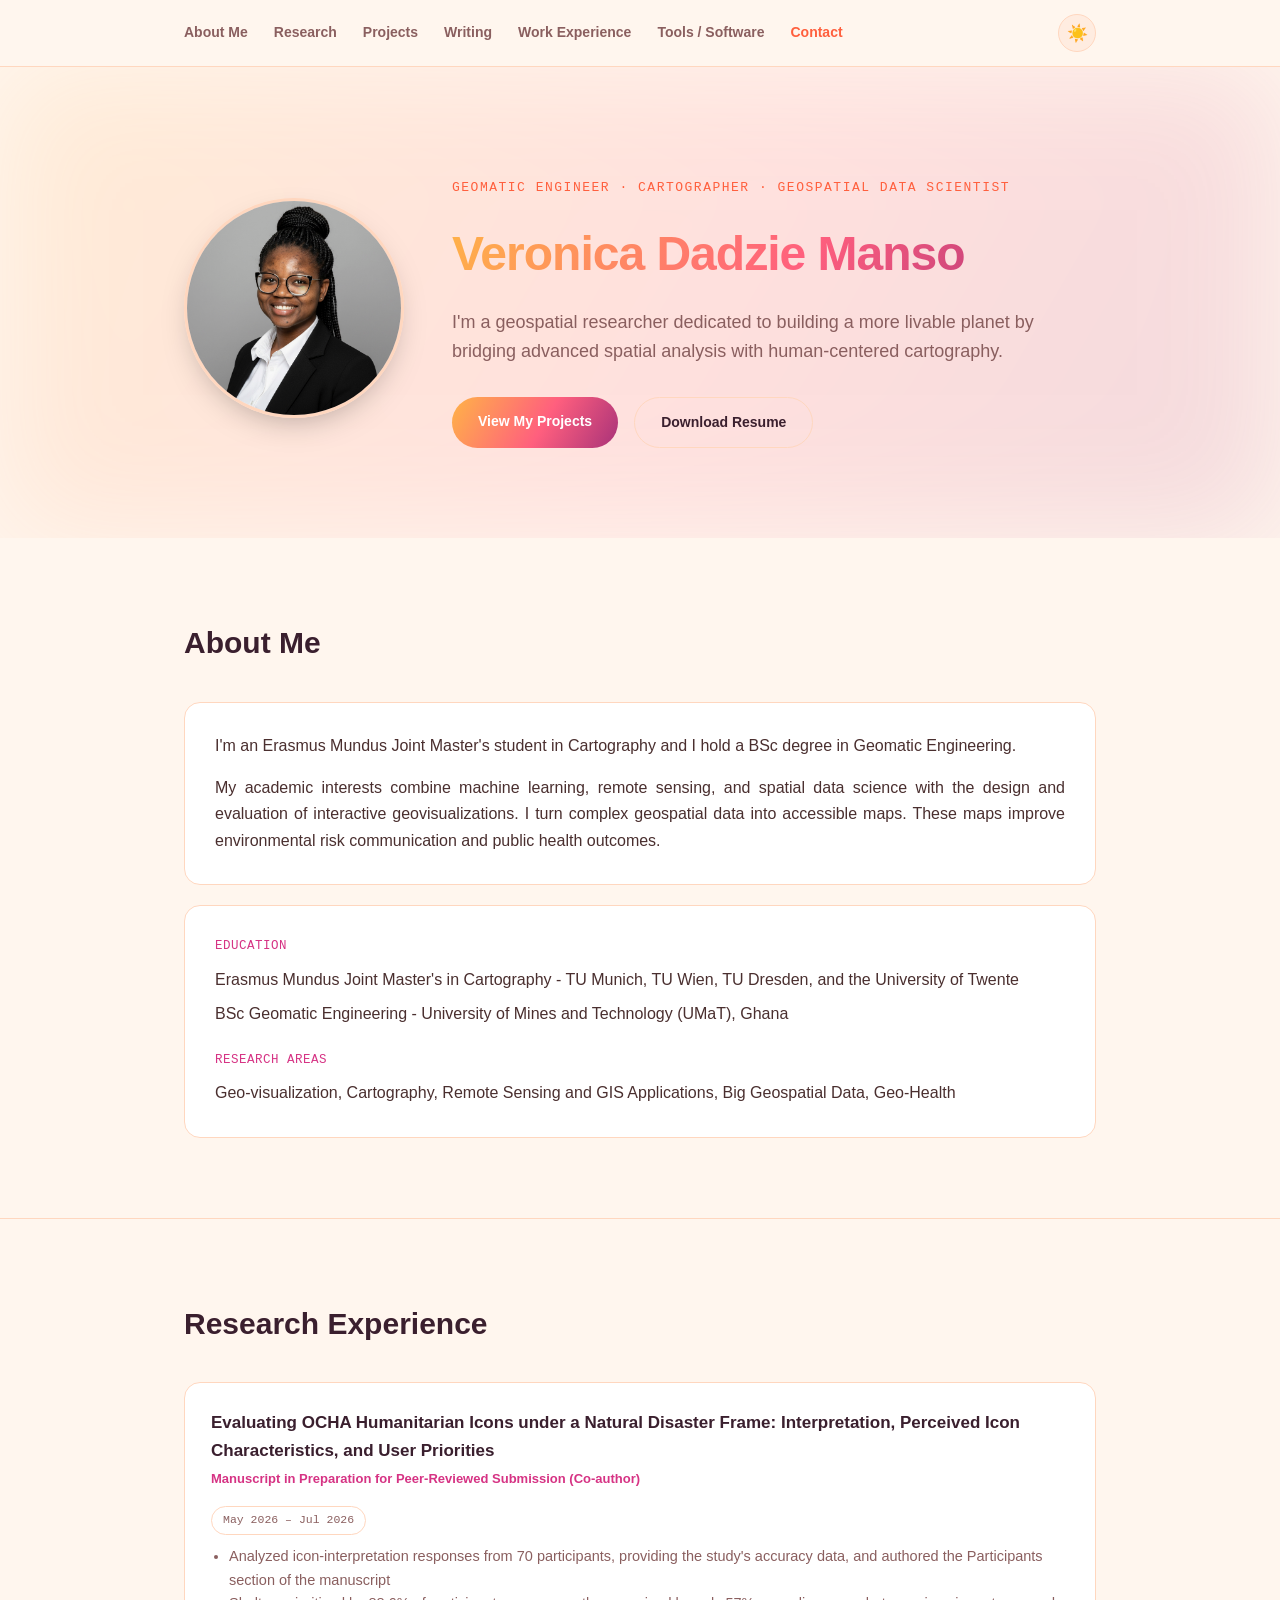
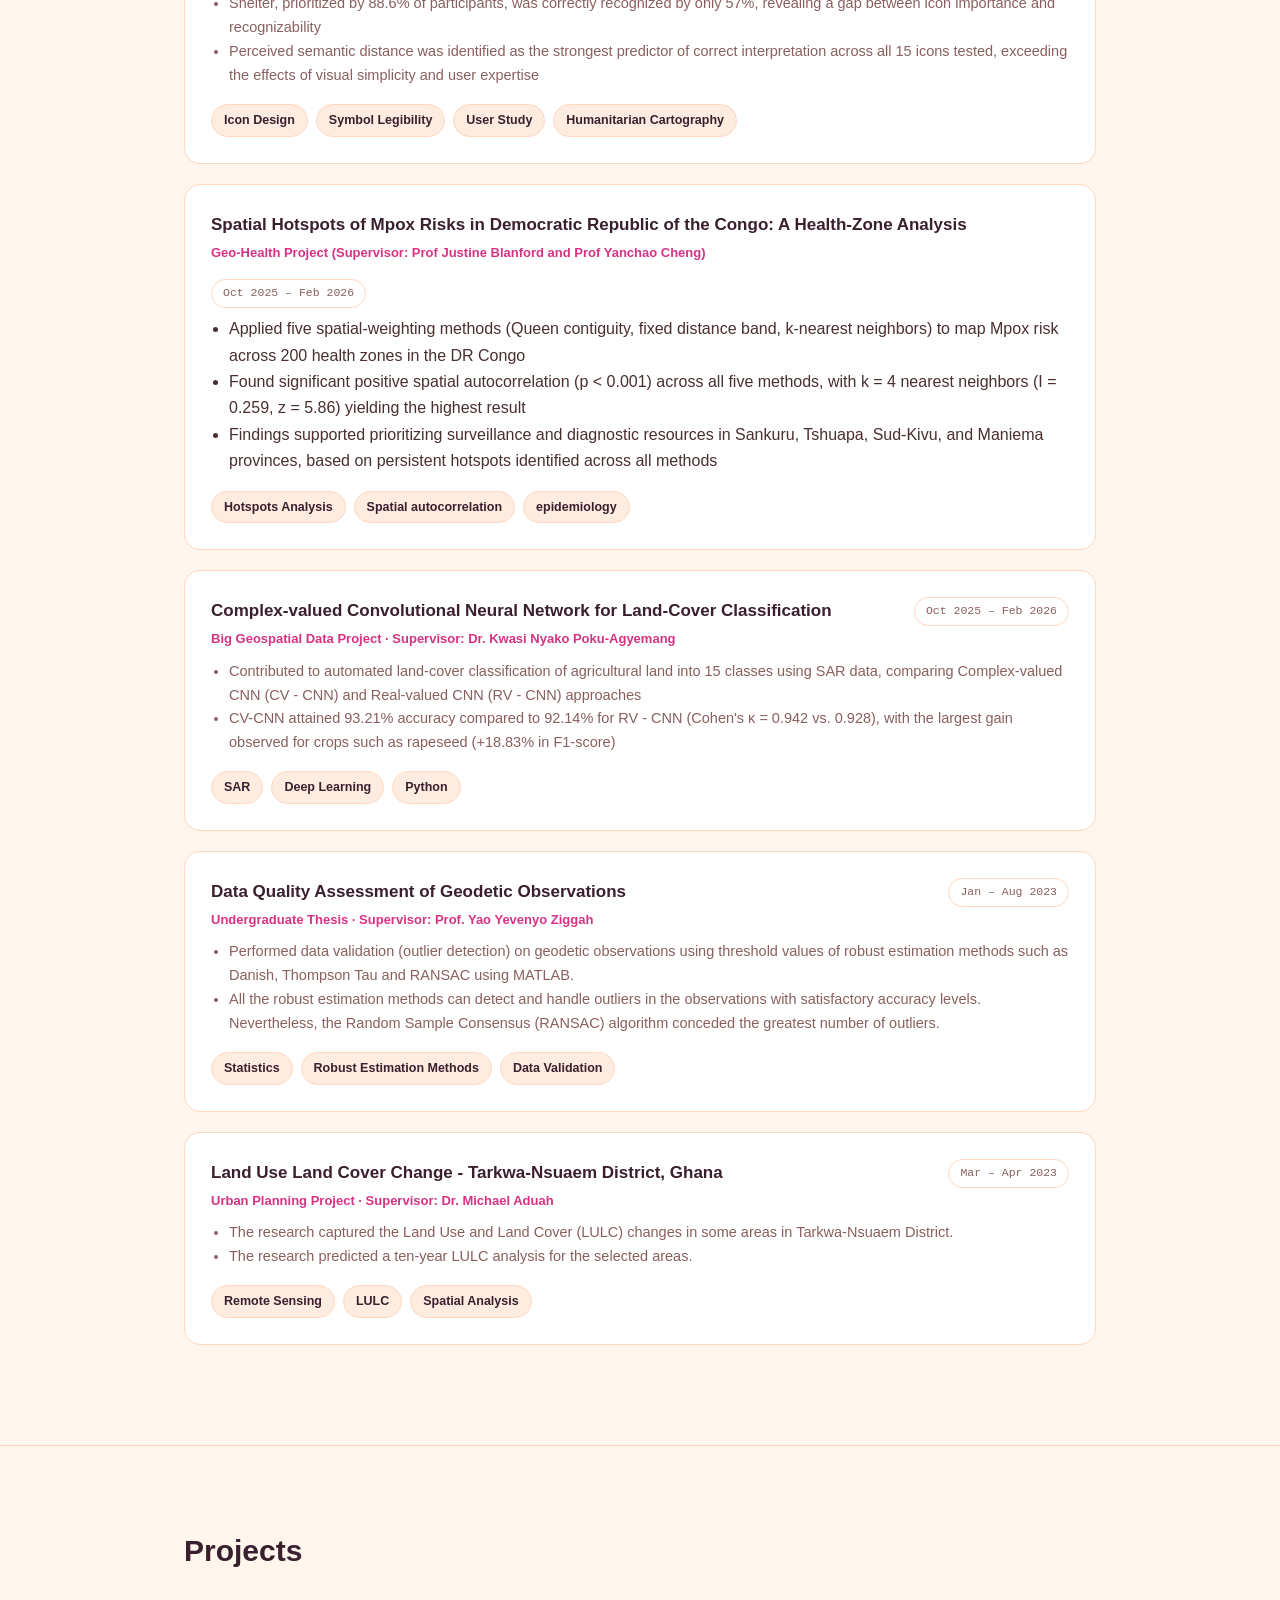
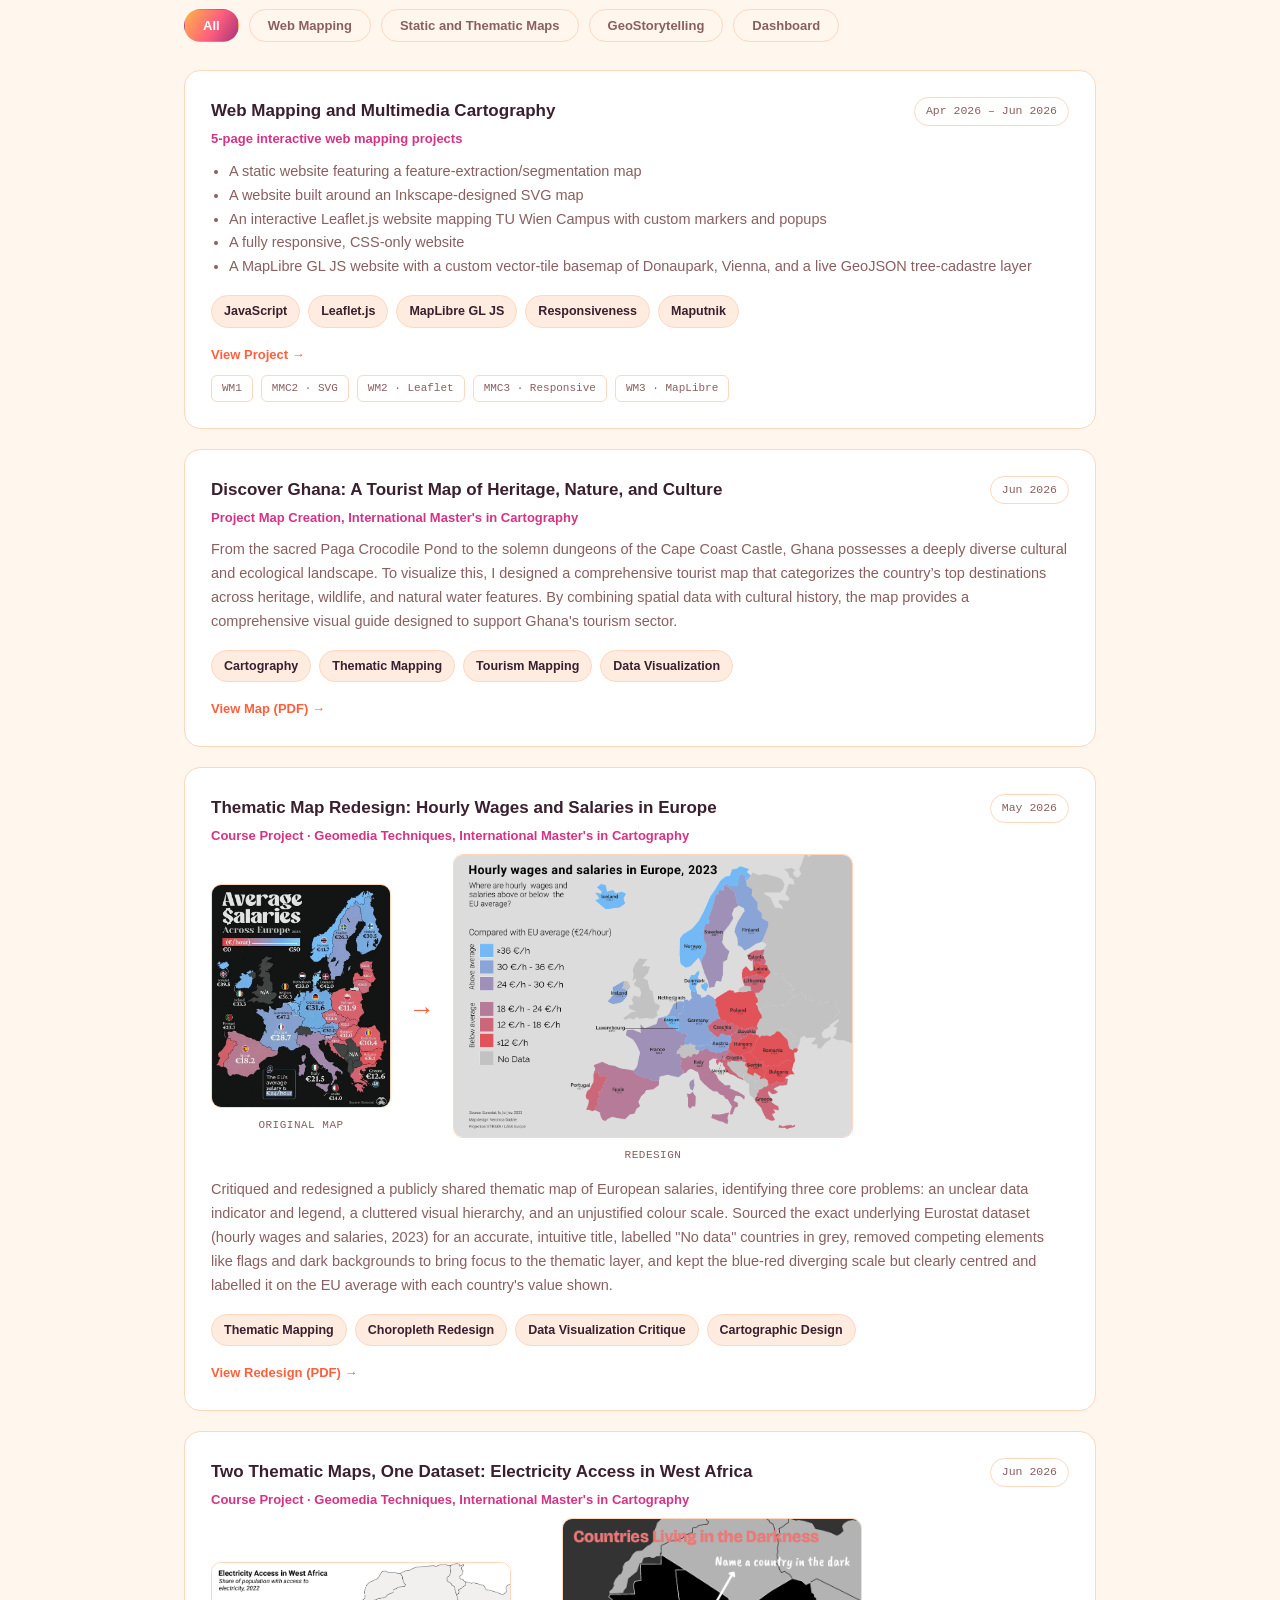
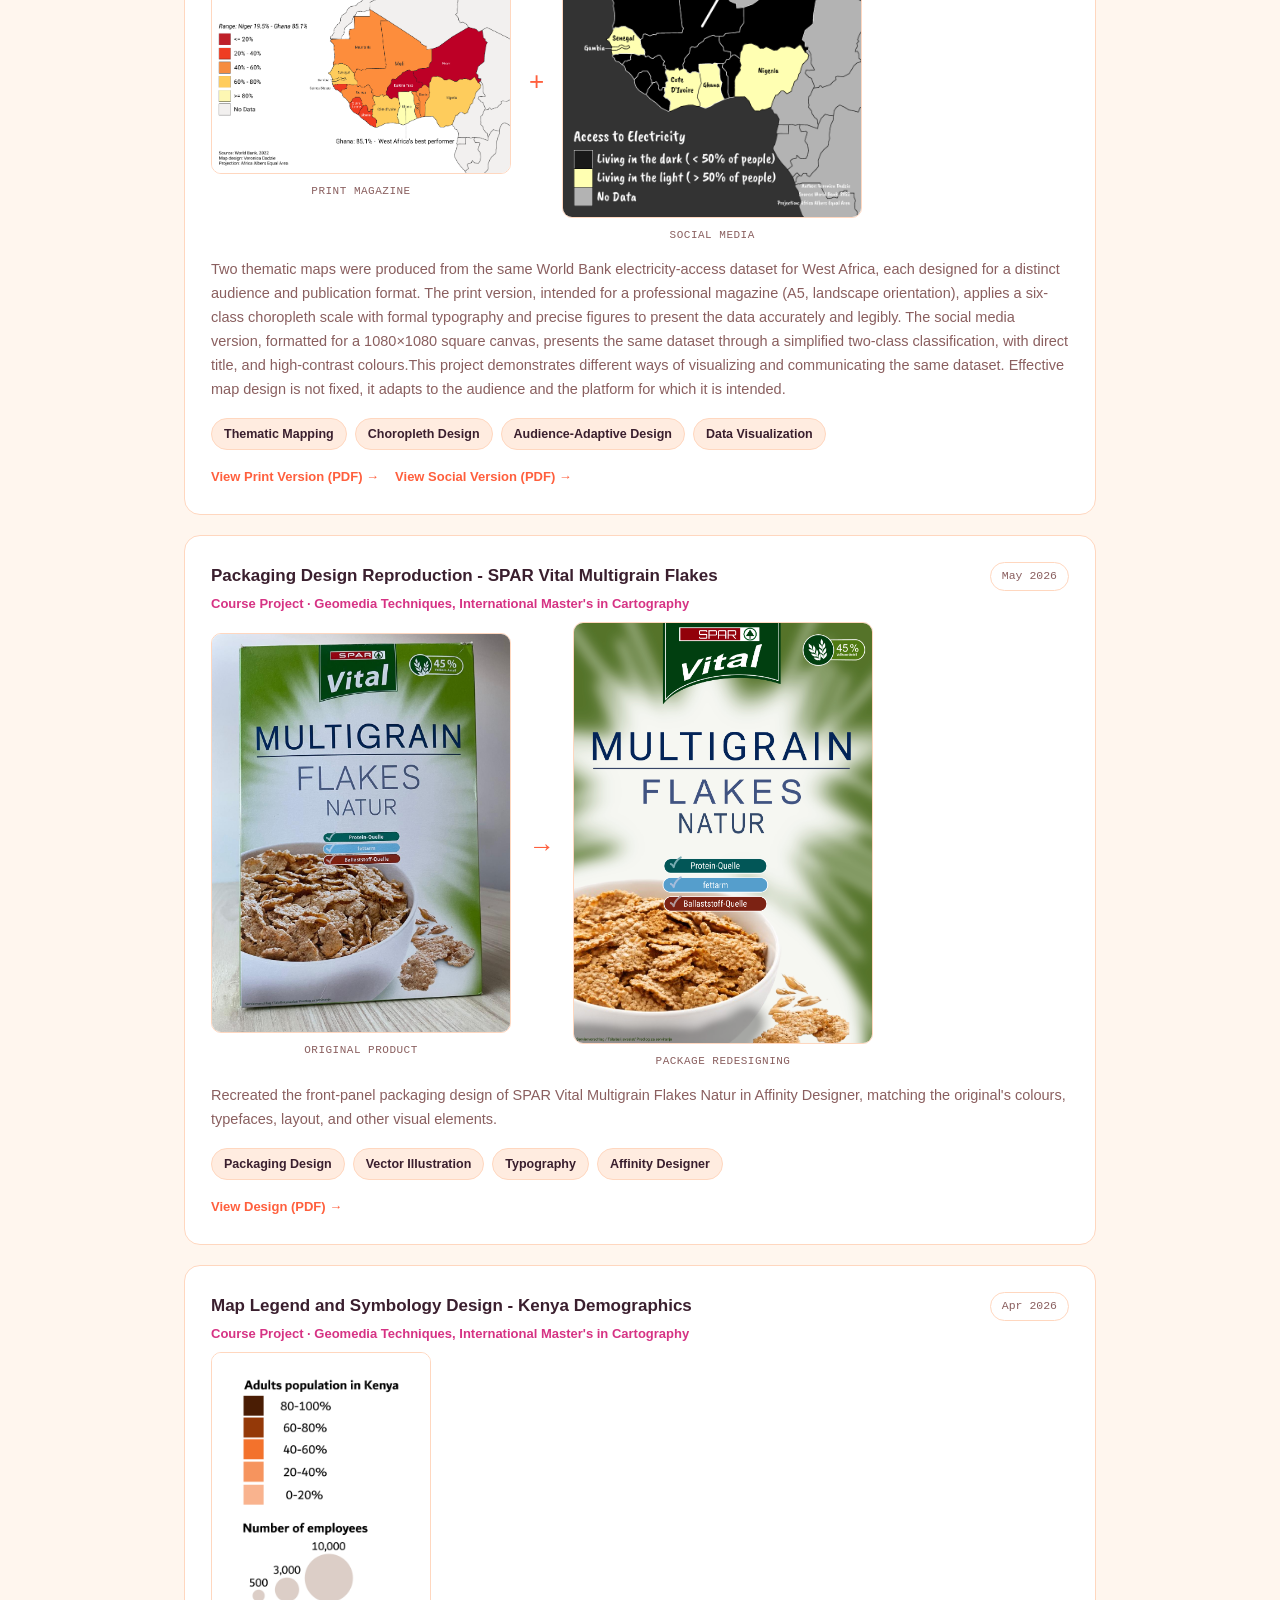
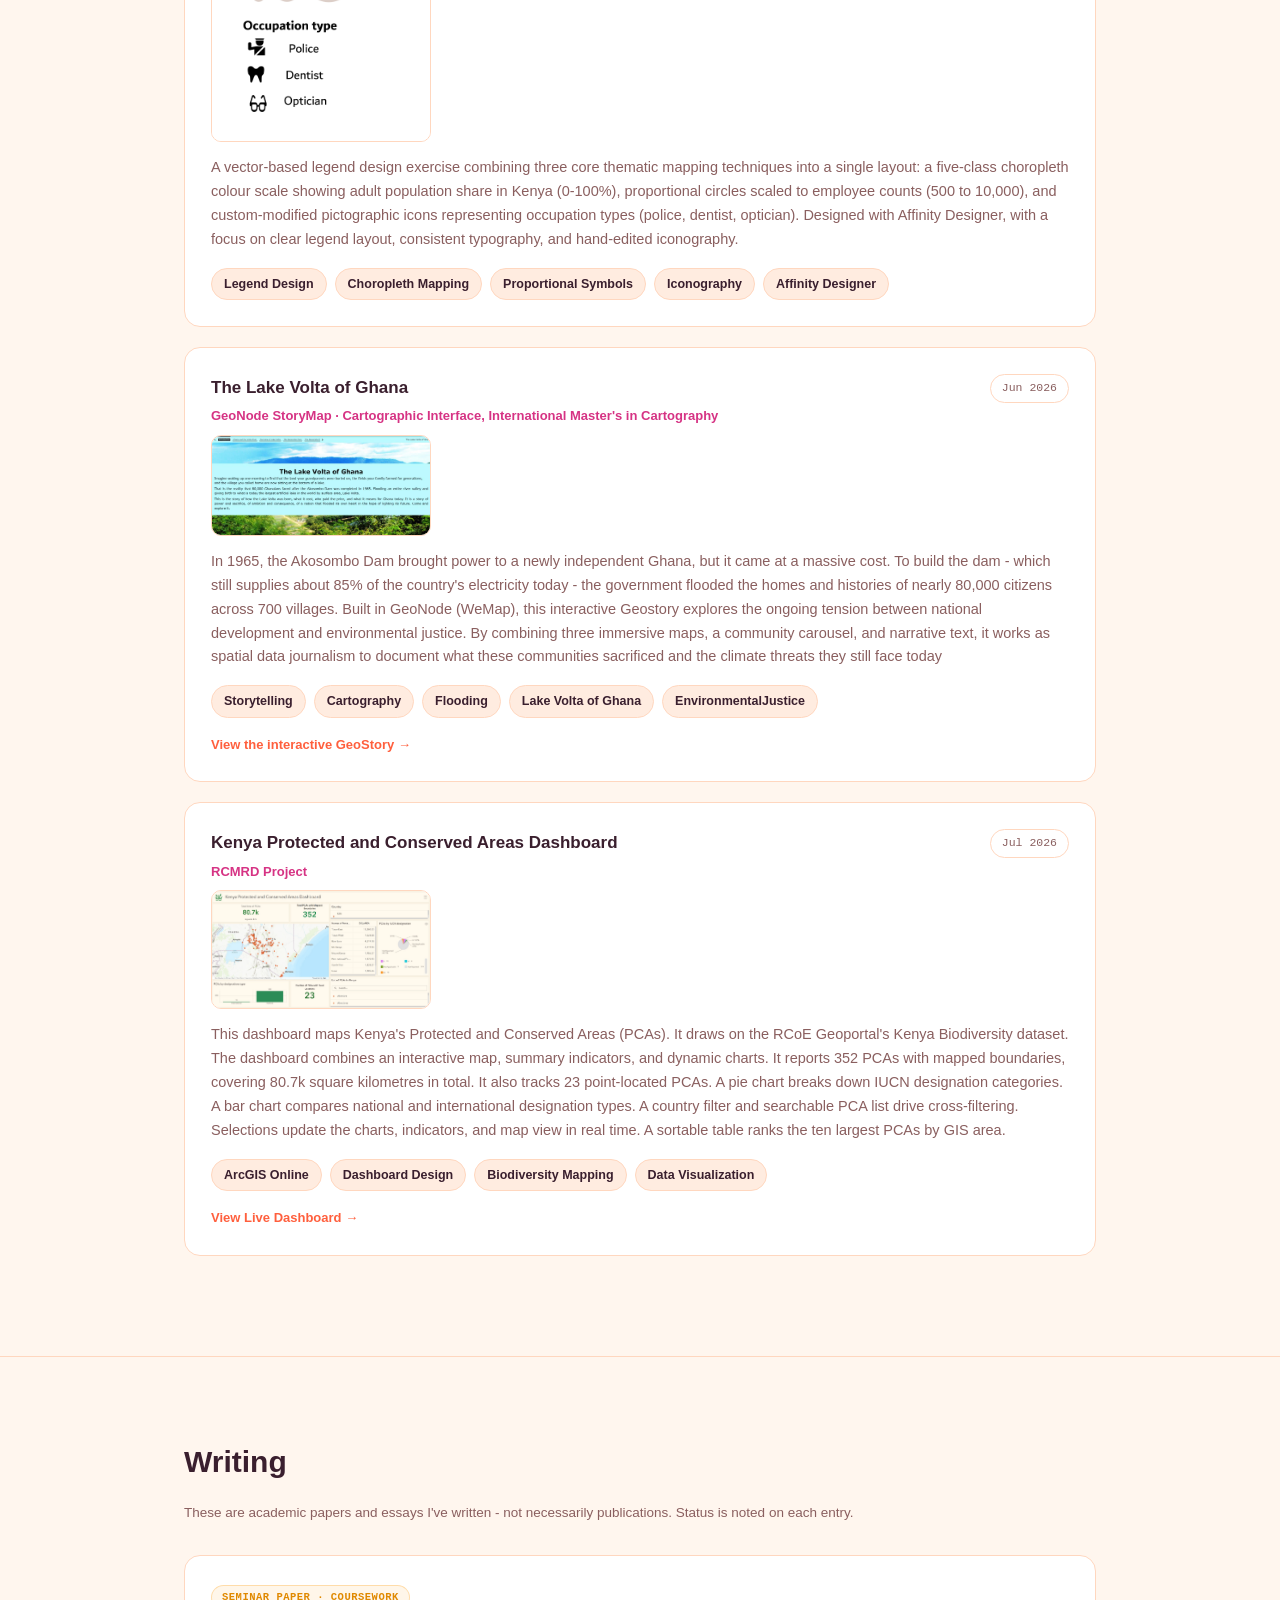
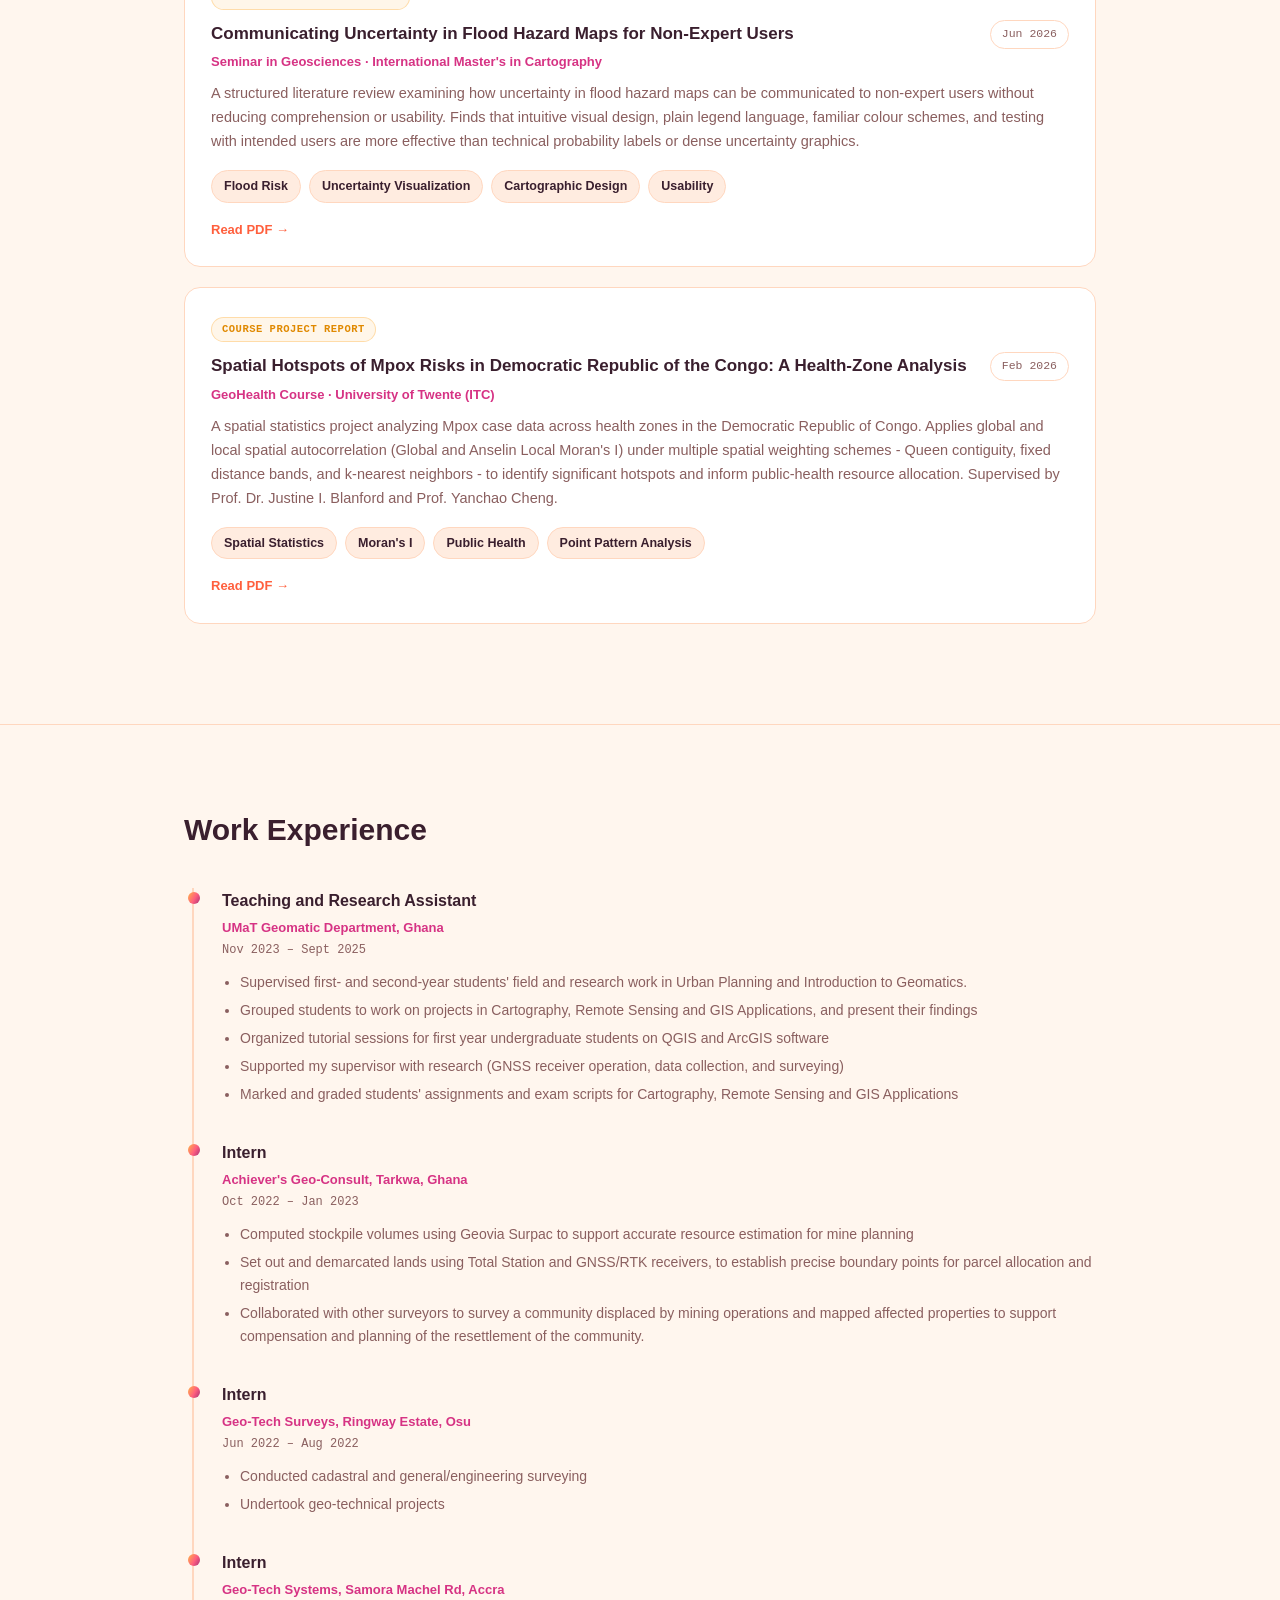
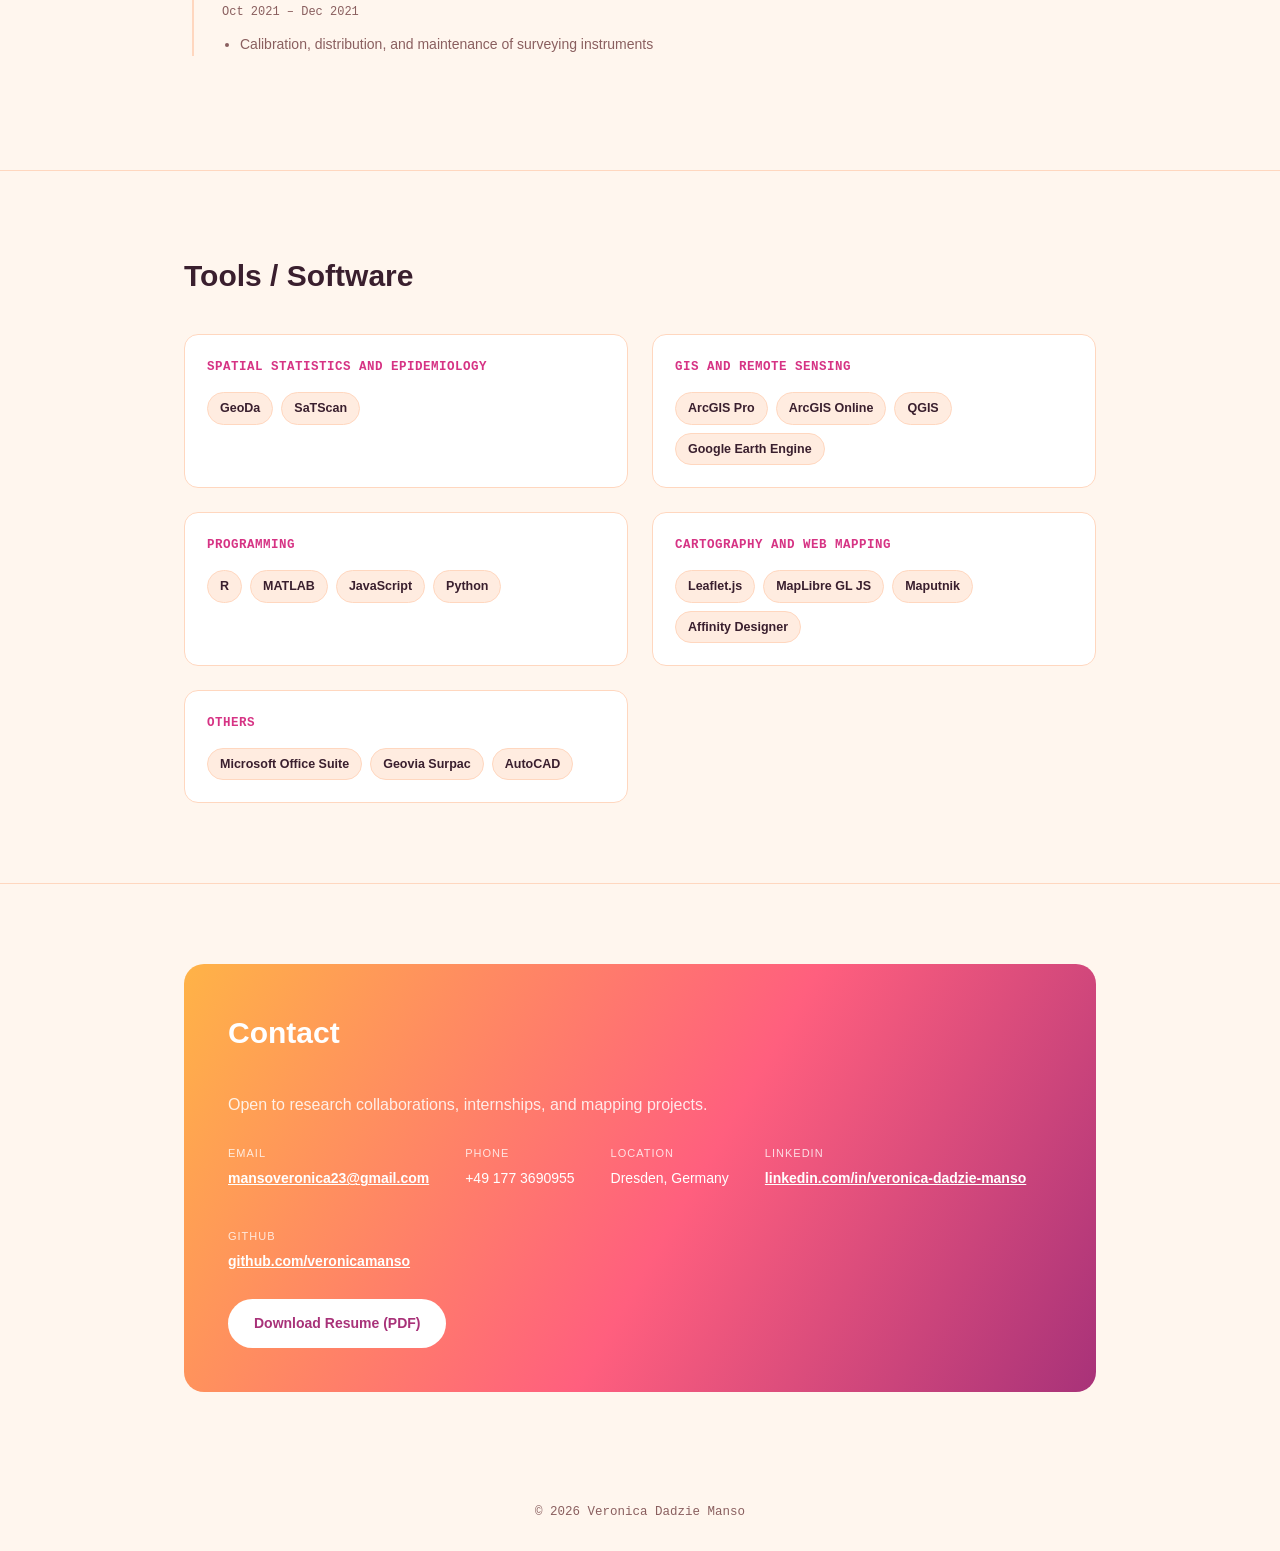
==== commit 43402708: "Title update" ====
--- a/index.html
+++ b/index.html
@@ -3,9 +3,9 @@
 <head>
 <meta charset="UTF-8">
 <meta name="viewport" content="width=device-width, initial-scale=1.0">
-<title>Veronica Dadzie Manso - Geomatic Engineer, Cartographer & Geospatial Data Scientist</title>
-<meta name="description" content="Portfolio of Veronica Dadzie Manso - Geomatic Engineer, Cartographer, and Geospatial Data Scientist.">
-<meta property="og:title" content="Veronica Dadzie Manso - Geomatic Engineer, Cartographer & Geospatial Data Scientist">
+<title>Veronica Dadzie Manso - Geomatic Engineer & Cartographer</title>
+<meta name="description" content="Portfolio of Veronica Dadzie Manso - Geomatic Engineer and Cartographer.">
+<meta property="og:title" content="Veronica Dadzie Manso - Geomatic Engineer & Cartographer">
 <meta property="og:description" content="Interactive portfolio featuring cartography, web mapping, and geo-health research projects.">
 <meta property="og:type" content="website">
 <meta property="og:url" content="https://veronicamanso.github.io/portfolio/">
